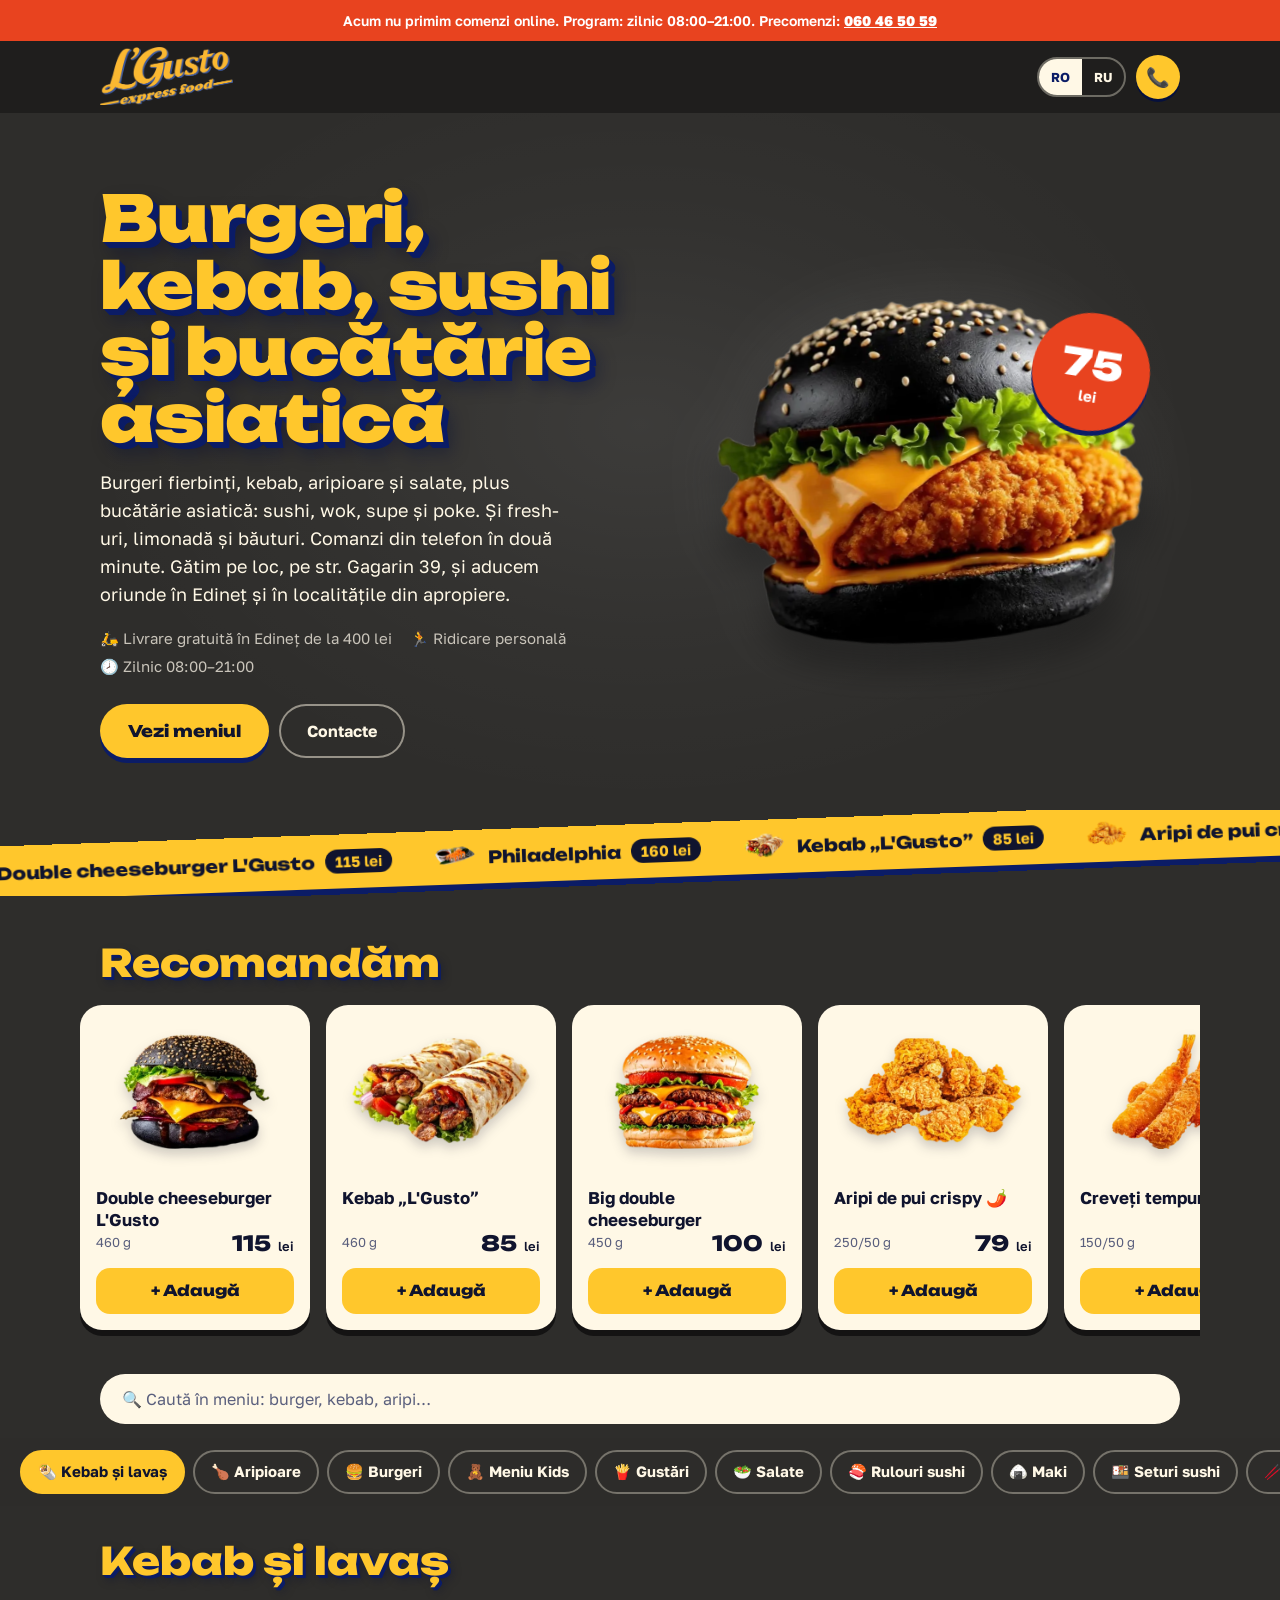
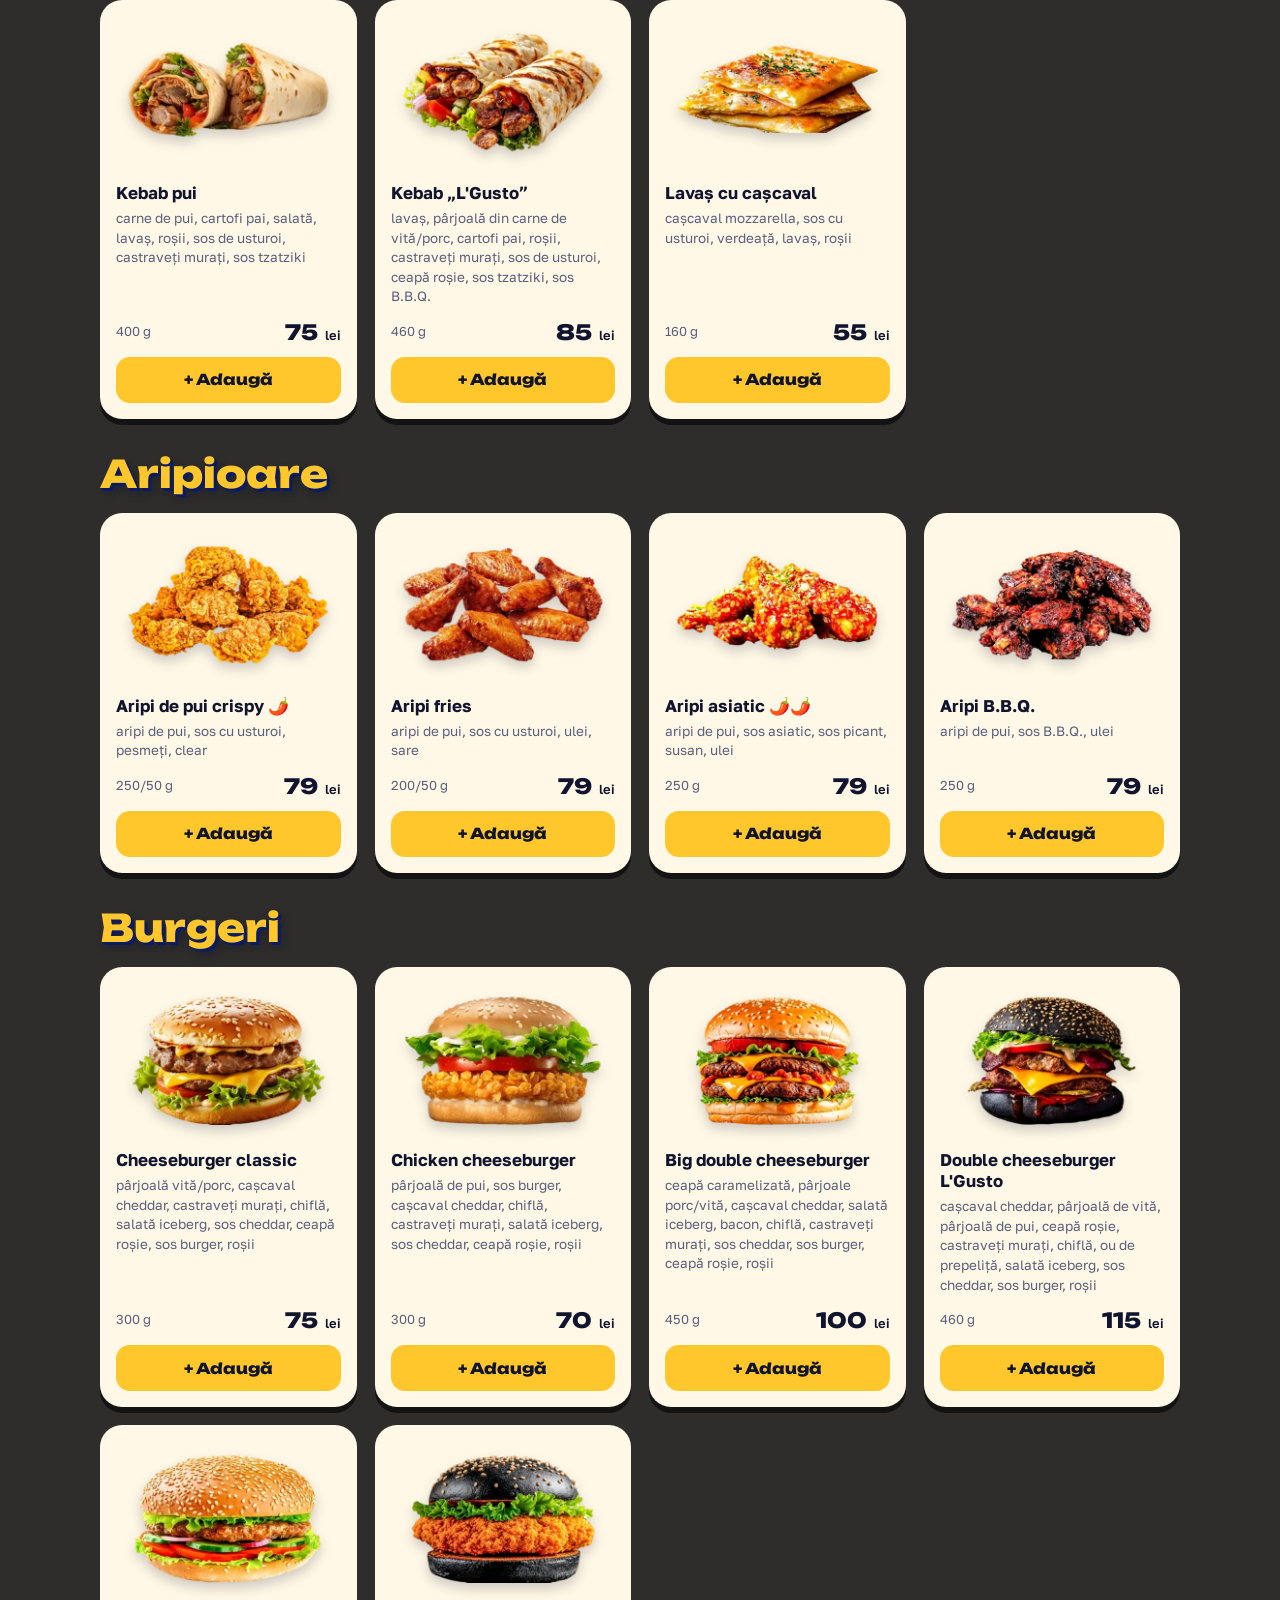
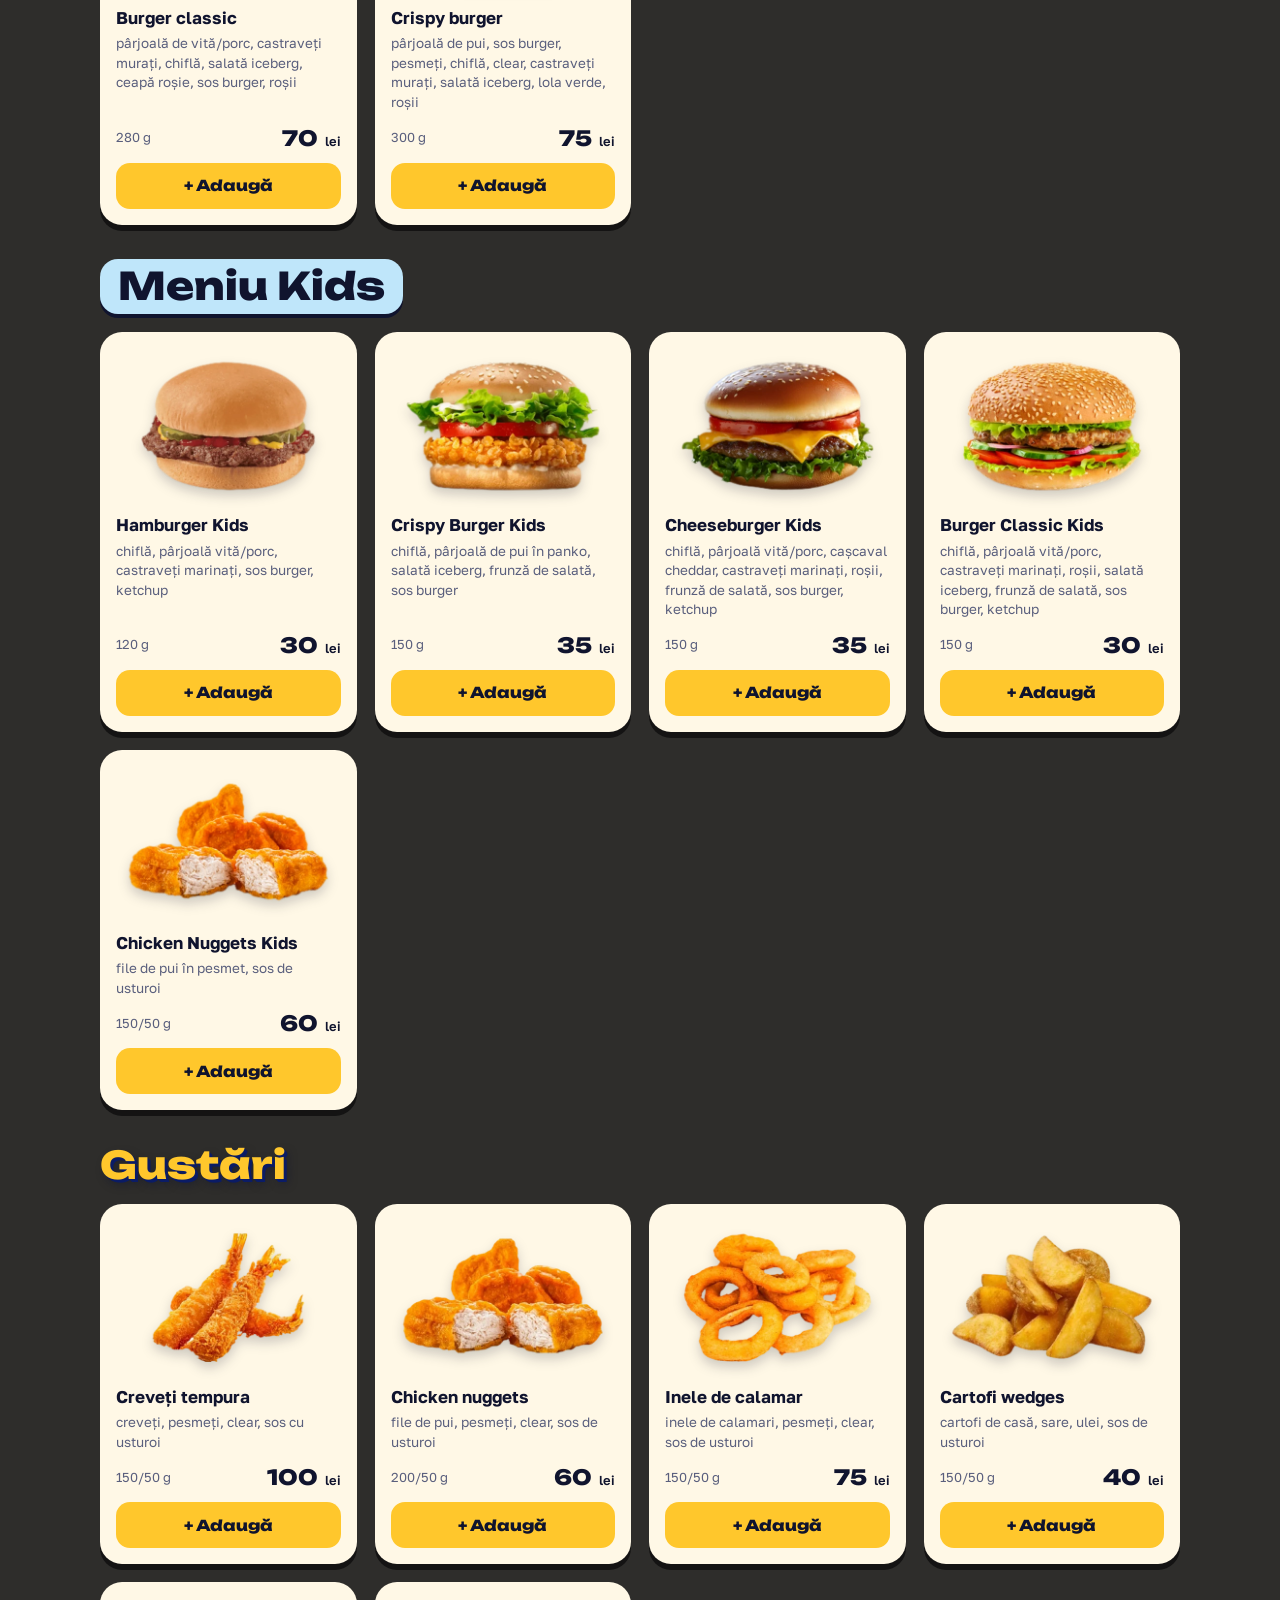
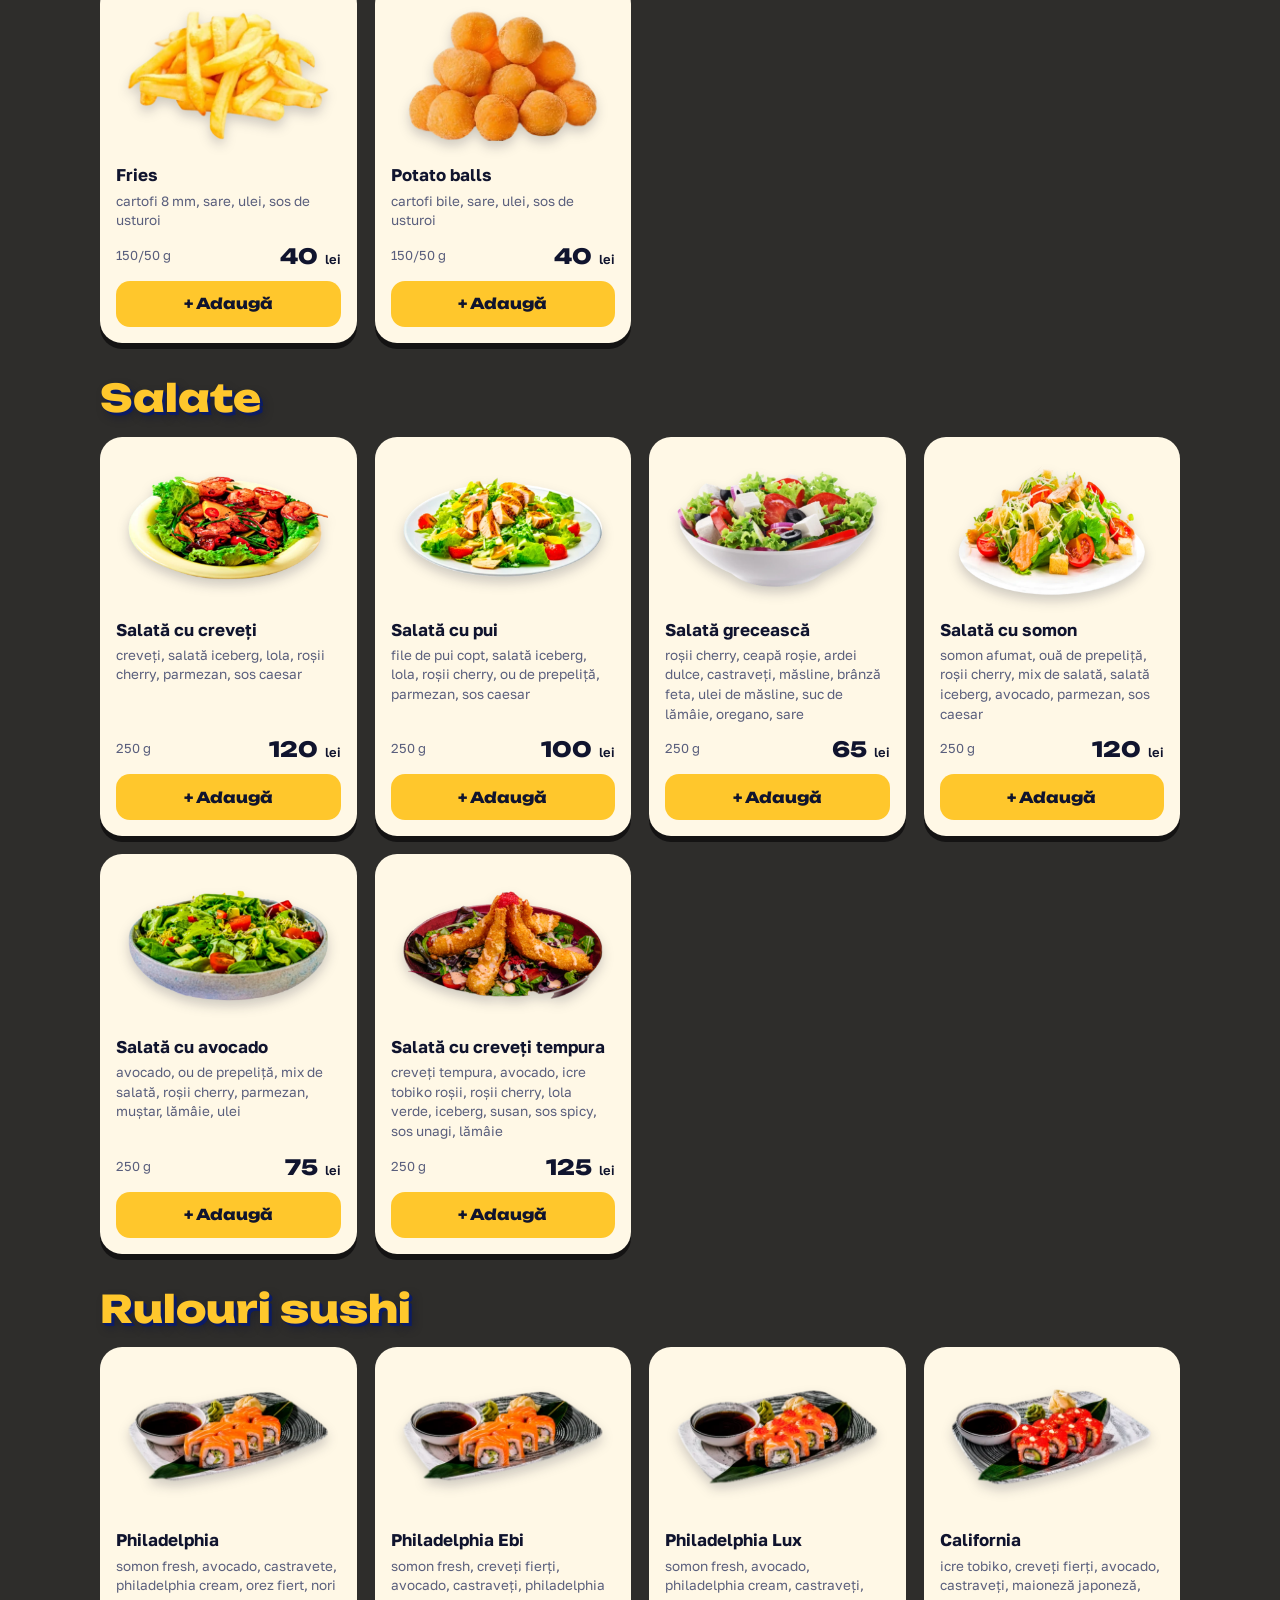
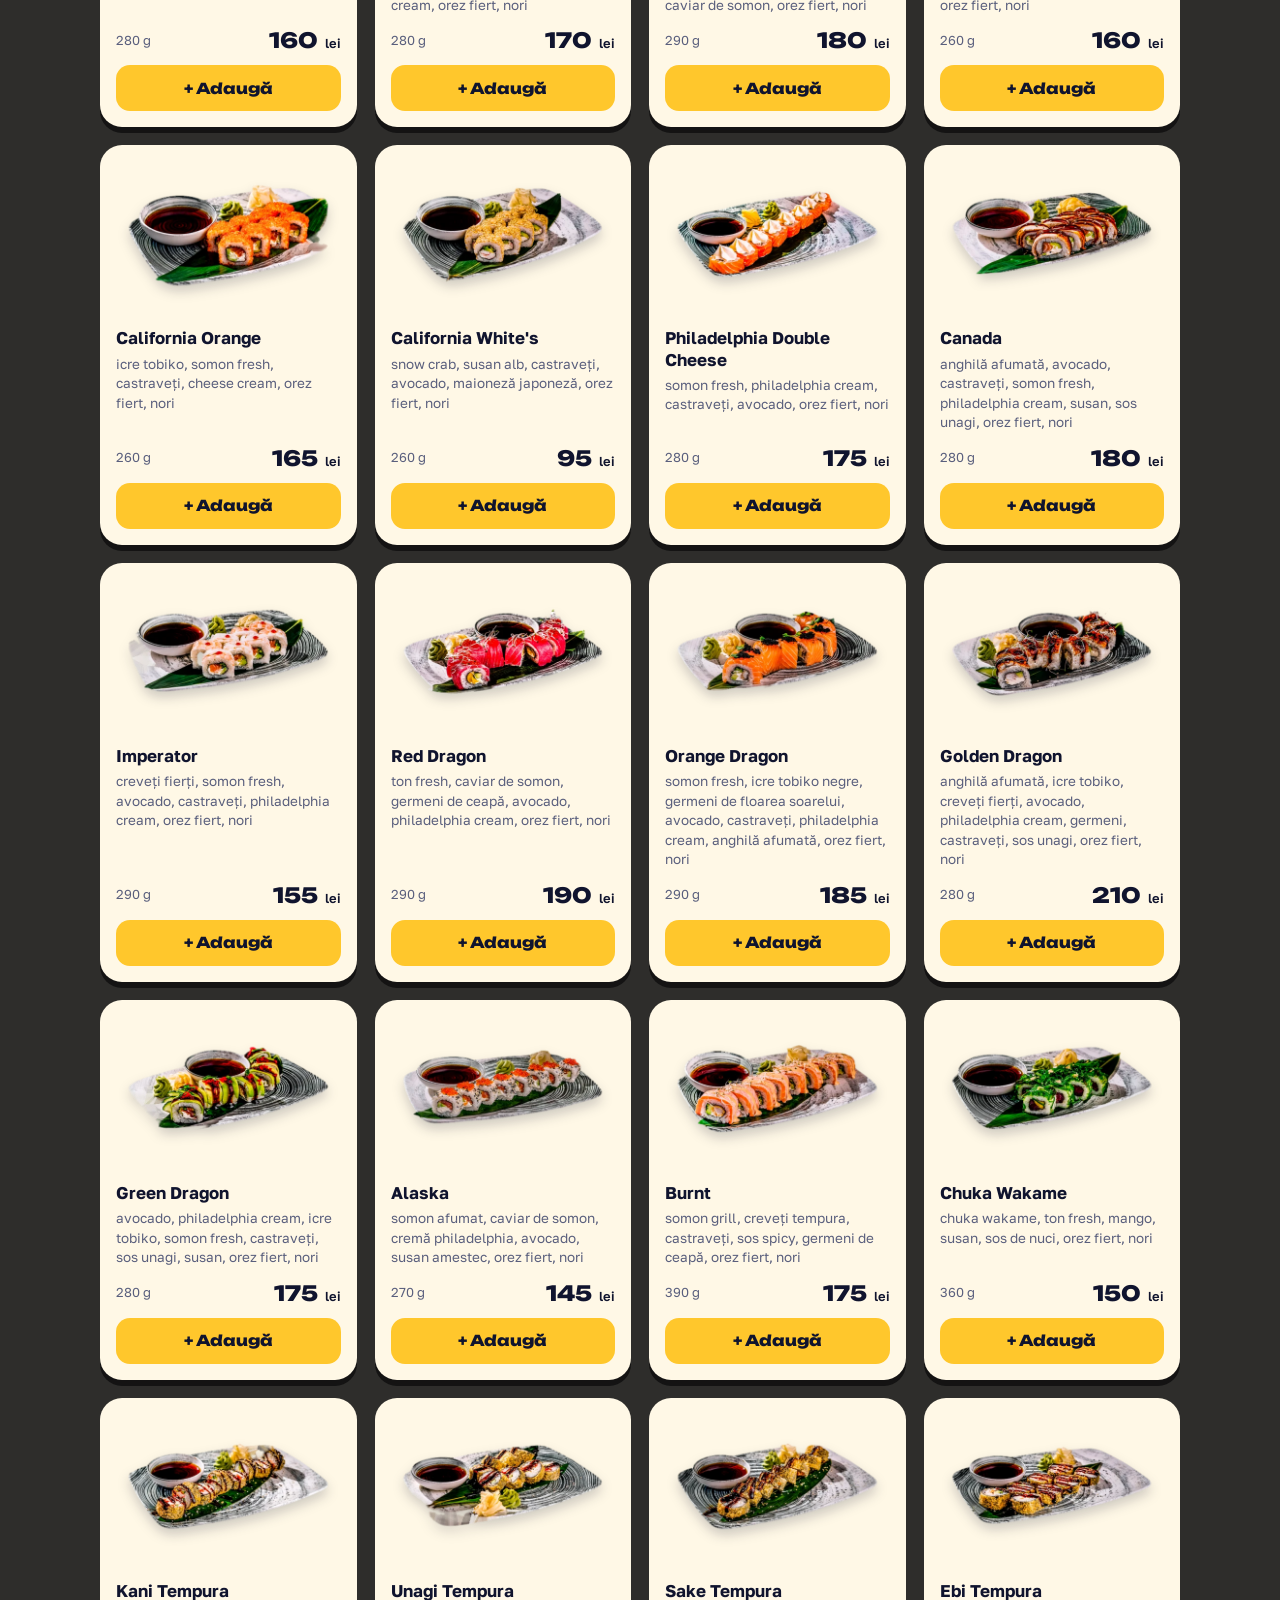
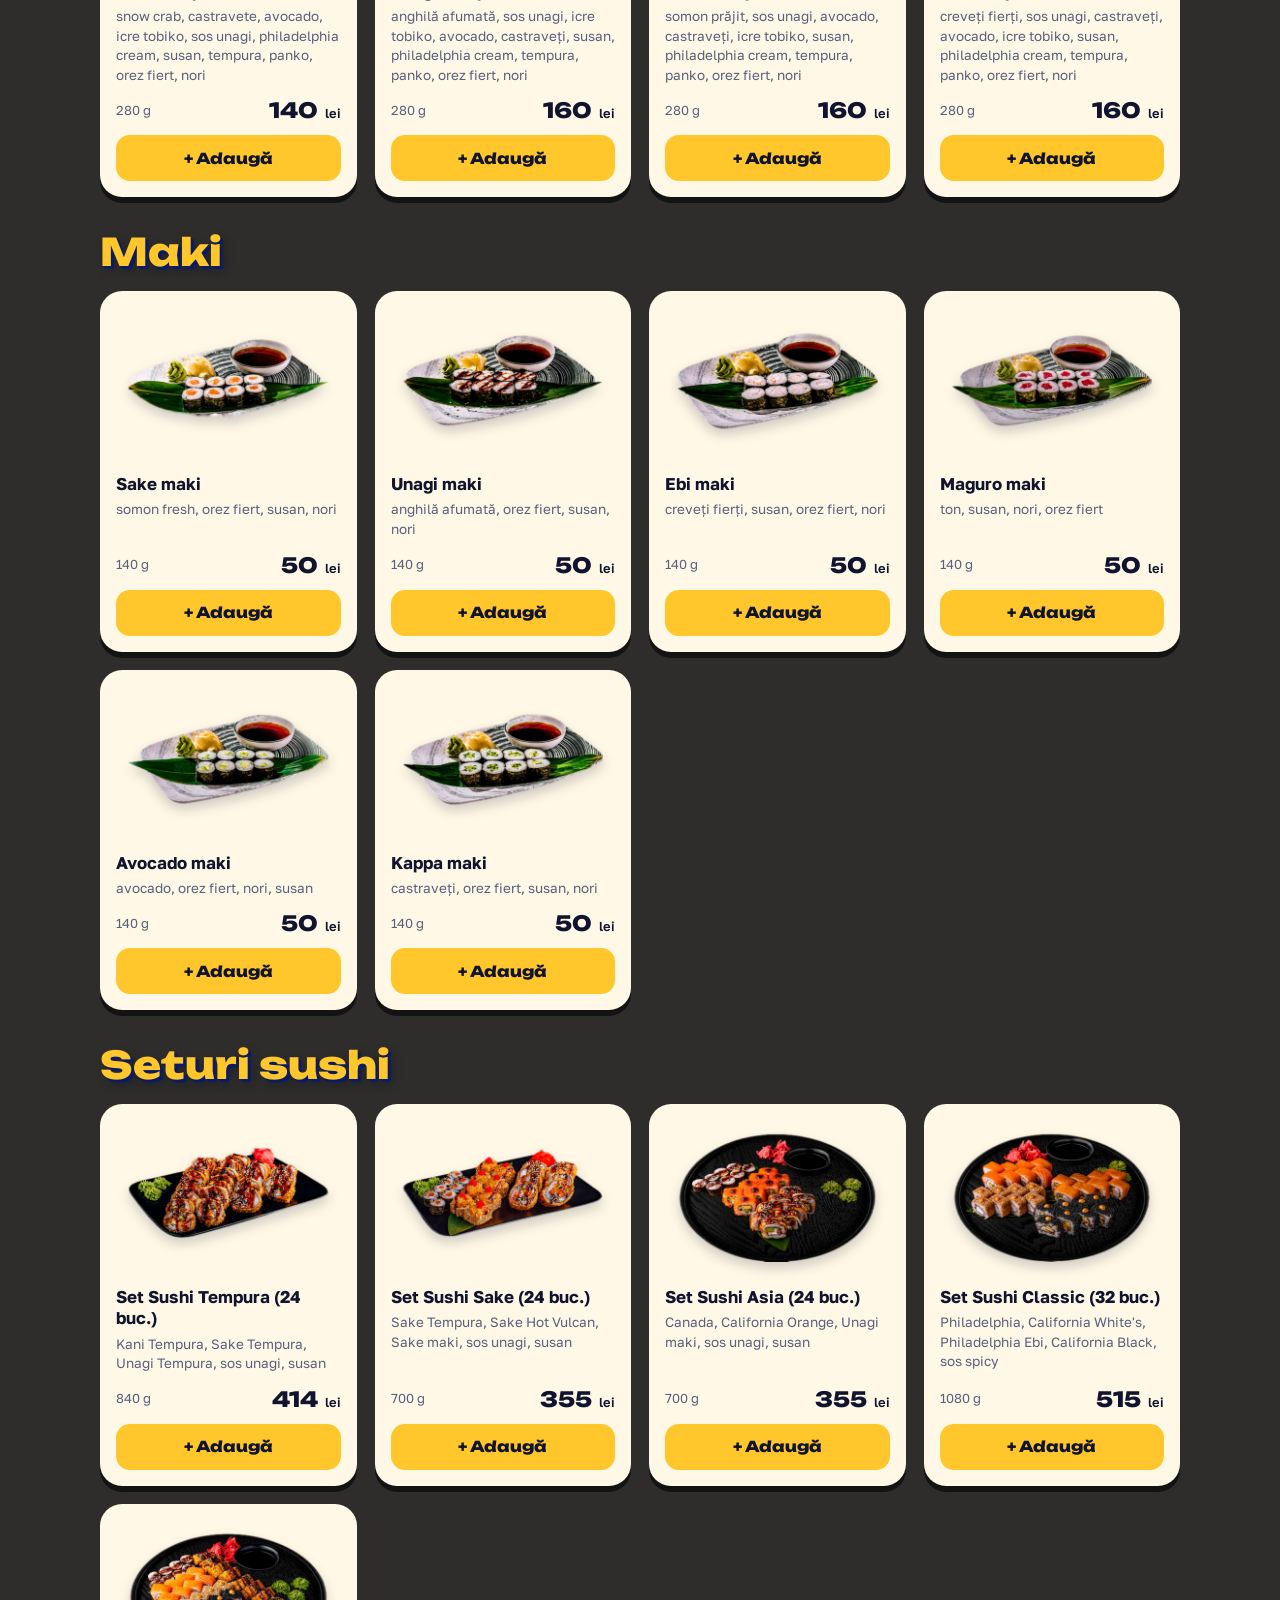
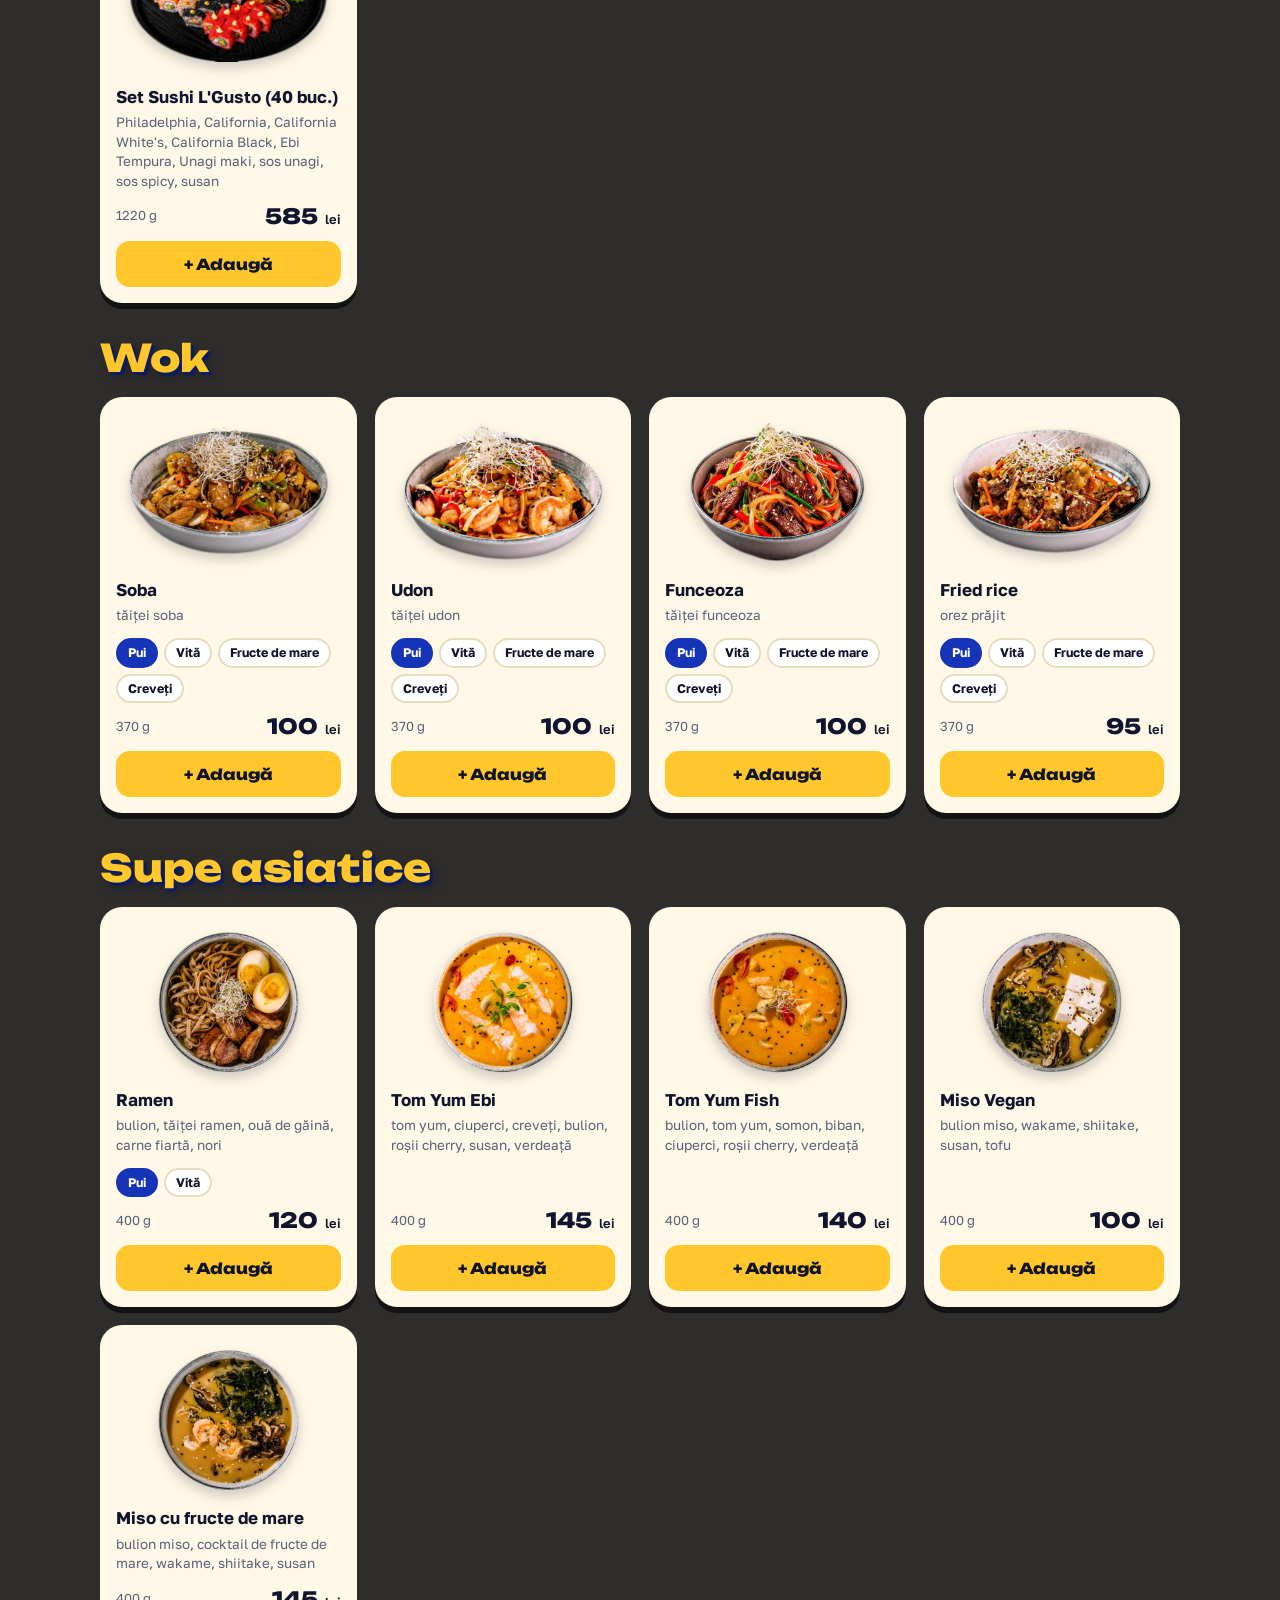
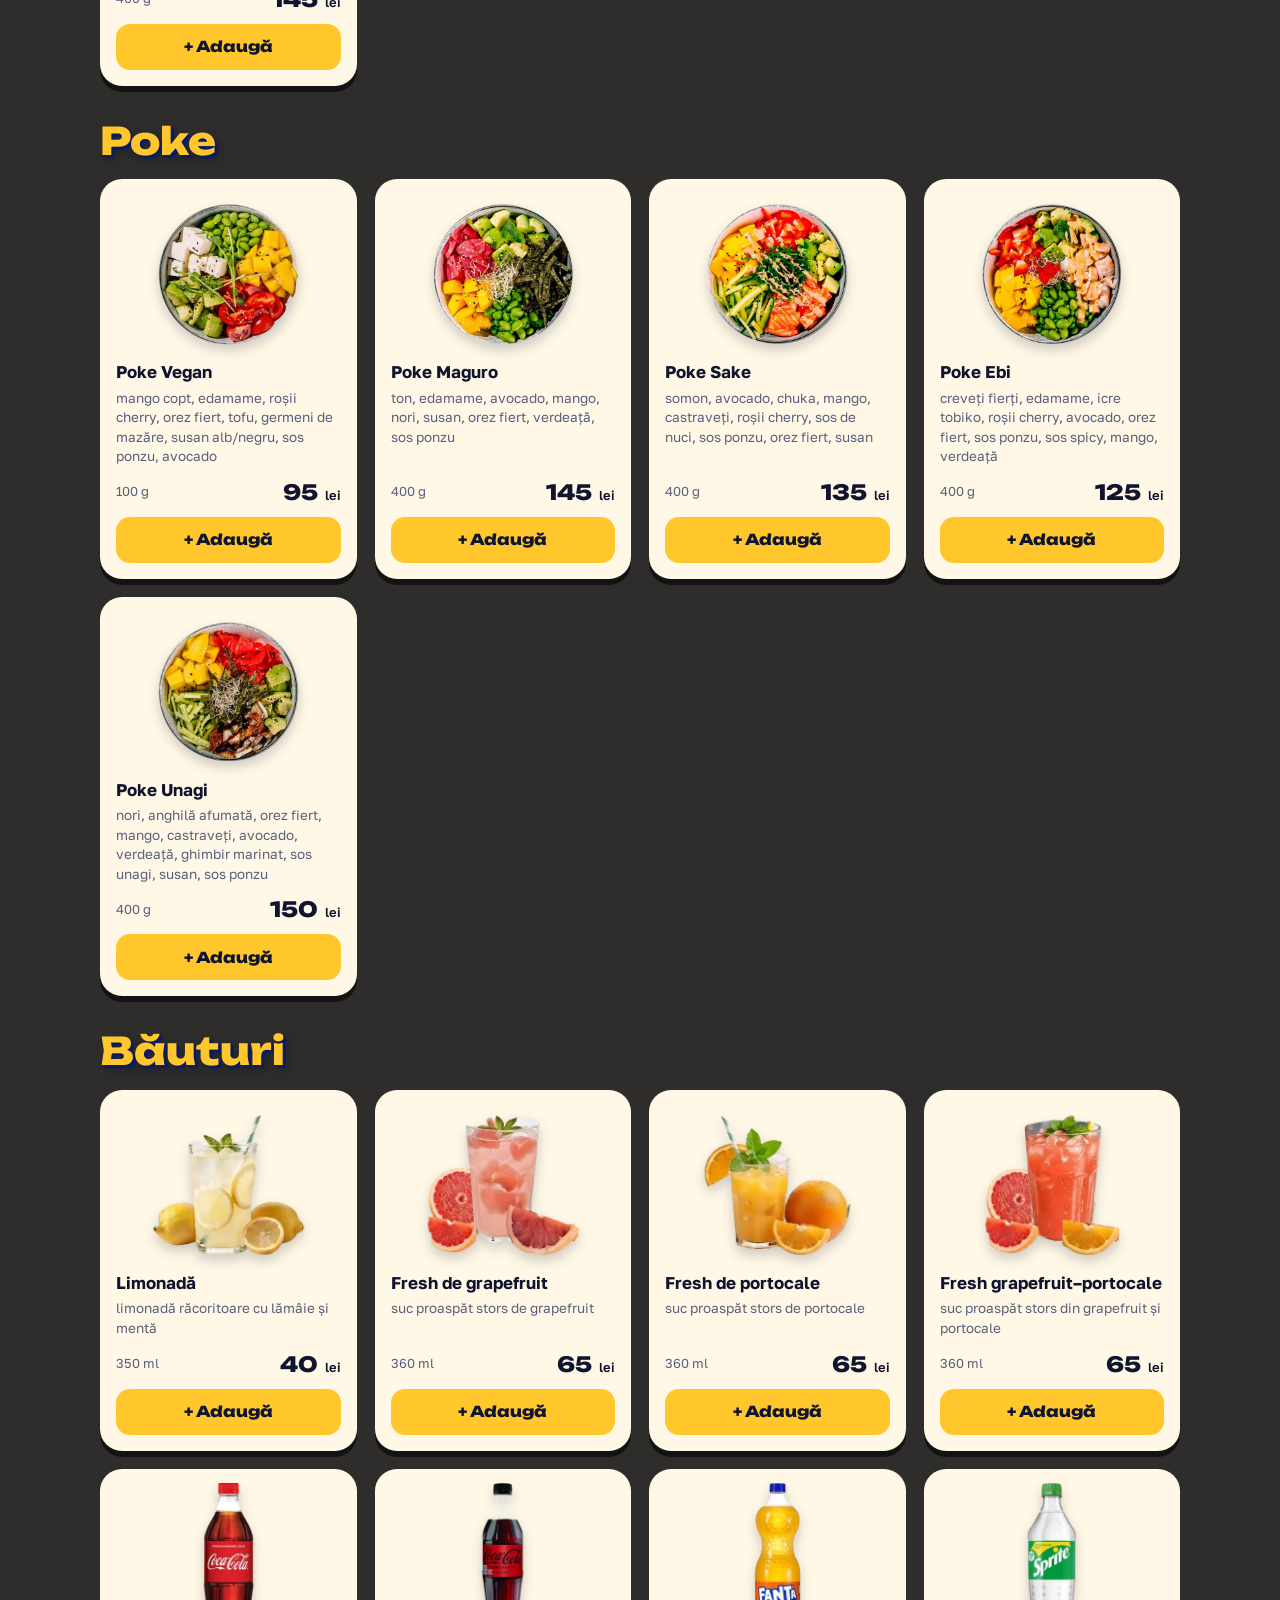
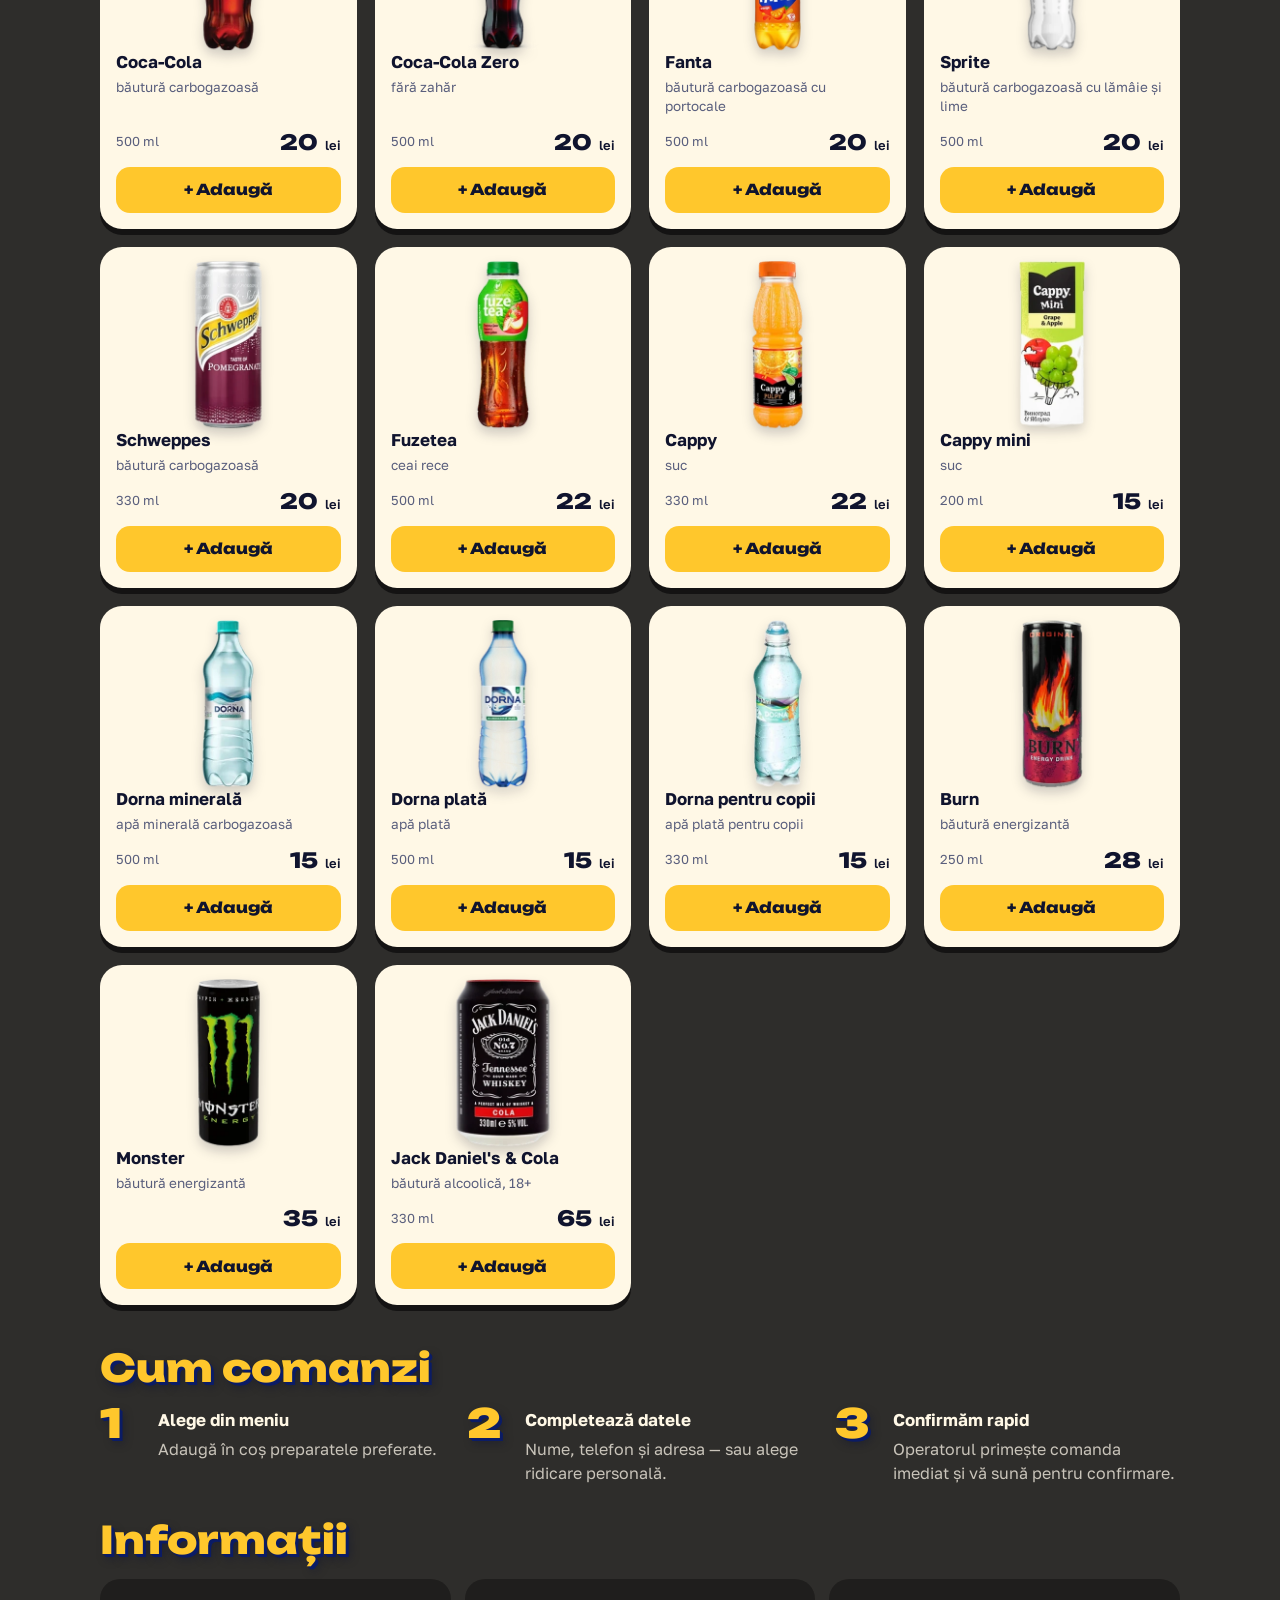
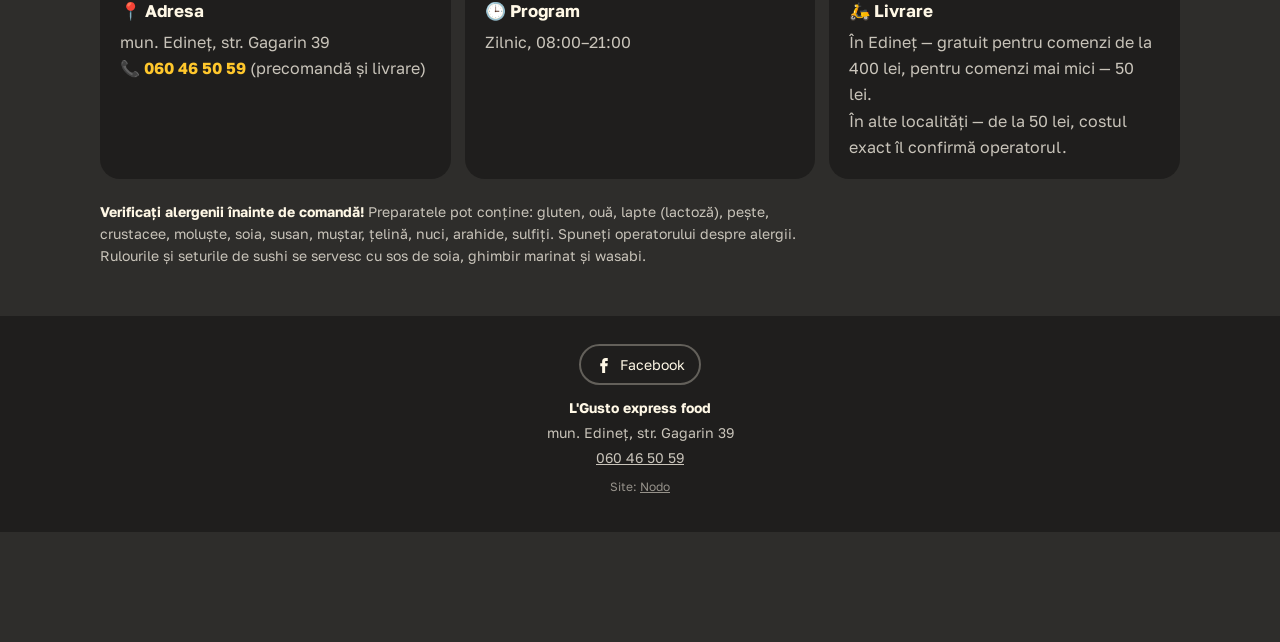
==== index.html @ 5dd3c2b5 "Hero: mention delivery to nearby localities Co-Authored-By: Claude Opus 5.5 <noreply@anthropic.com> " ====
<!DOCTYPE html>
<html lang="ro" data-base=""><head>
<meta charset="UTF-8">
<meta name="viewport" content="width=device-width, initial-scale=1, viewport-fit=cover">
<meta name="theme-color" content="#1F1E1D">
<title>L'Gusto Edineț — burgeri, kebab, sushi, wok, livrare</title>
<meta name="description" content="Burgeri, kebab, sushi și bucătărie asiatică în Edineț. Comandă online: livrare în Edineț (gratuită de la 400 lei) și în localitățile din apropiere, zilnic 08:00–21:00. Ridicare personală. Tel. 060 46 50 59.">
<meta name="robots" content="index, follow, max-image-preview:large">
<link rel="canonical" href="https://elgusto.onrender.com/">
<link rel="alternate" hreflang="ro" href="https://elgusto.onrender.com/">
<link rel="alternate" hreflang="ru" href="https://elgusto.onrender.com/ru/">
<link rel="alternate" hreflang="x-default" href="https://elgusto.onrender.com/">
<meta property="og:type" content="website">
<meta property="og:site_name" content="L'Gusto express food">
<meta property="og:title" content="L'Gusto Edineț — burgeri, kebab, sushi, wok, livrare">
<meta property="og:description" content="Burgeri, kebab, sushi și bucătărie asiatică în Edineț. Comandă online: livrare în Edineț (gratuită de la 400 lei) și în localitățile din apropiere, zilnic 08:00–21:00. Ridicare personală. Tel. 060 46 50 59.">
<meta property="og:url" content="https://elgusto.onrender.com/">
<meta property="og:image" content="https://elgusto.onrender.com/img/og.jpg?v=2">
<meta property="og:image:width" content="1200"><meta property="og:image:height" content="630">
<meta property="og:image:alt" content="L'Gusto express food">
<meta property="og:locale" content="ro_MD"><meta property="og:locale:alternate" content="ru_MD">
<meta name="twitter:card" content="summary_large_image">
<meta name="twitter:title" content="L'Gusto Edineț — burgeri, kebab, sushi, wok, livrare">
<meta name="twitter:description" content="Burgeri, kebab, sushi și bucătărie asiatică în Edineț. Comandă online: livrare în Edineț (gratuită de la 400 lei) și în localitățile din apropiere, zilnic 08:00–21:00. Ridicare personală. Tel. 060 46 50 59.">
<meta name="twitter:image" content="https://elgusto.onrender.com/img/og.jpg?v=2">
<link rel="manifest" href="manifest.json">
<link rel="icon" href="icons/icon-192.png">
<link rel="apple-touch-icon" href="icons/apple-touch-icon.png">
<link rel="preload" href="img/logo-new.webp" as="image" type="image/webp">
<link rel="preconnect" href="https://fonts.googleapis.com"><link rel="preconnect" href="https://fonts.gstatic.com" crossorigin="">
<link rel="preload" as="style" href="https://fonts.googleapis.com/css2?family=Golos+Text:wght@400;500;600;700&amp;family=Unbounded:wght@700;800;900&amp;display=swap">
<link href="https://fonts.googleapis.com/css2?family=Golos+Text:wght@400;500;600;700&amp;family=Unbounded:wght@700;800;900&amp;display=swap" rel="stylesheet">
<link rel="stylesheet" href="css/site.css?v=0d92d3bb">
<script type="application/ld+json">{"@context": "https://schema.org", "@type": ["Restaurant", "FastFoodRestaurant"], "@id": "https://elgusto.onrender.com/#restaurant", "name": "L'Gusto", "alternateName": "L'Gusto express food", "url": "https://elgusto.onrender.com/", "inLanguage": "ro", "image": "https://elgusto.onrender.com/img/og.jpg?v=2", "logo": "https://elgusto.onrender.com/icons/icon-512.png", "telephone": "+37360465059", "sameAs": ["https://www.facebook.com/share/1Vk7RXLr7c/"], "priceRange": "15–585 MDL", "currenciesAccepted": "MDL", "servesCuisine": ["Burgers", "Kebab", "Sushi", "Asian", "Fast food"], "acceptsReservations": false, "address": {"@type": "PostalAddress", "streetAddress": "str. Gagarin 39", "addressLocality": "Edineț", "addressRegion": "Edineț", "addressCountry": "MD"}, "areaServed": {"@type": "City", "name": "Edineț"}, "openingHoursSpecification": [{"@type": "OpeningHoursSpecification", "dayOfWeek": ["Monday", "Tuesday", "Wednesday", "Thursday", "Friday", "Saturday", "Sunday"], "opens": "08:00", "closes": "21:00"}], "hasMenu": {"@type": "Menu", "name": "Meniu L'Gusto", "inLanguage": "ro", "hasMenuSection": [{"@type": "MenuSection", "name": "Kebab și lavaș", "hasMenuItem": [{"@type": "MenuItem", "name": "Kebab pui", "offers": {"@type": "Offer", "price": 75, "priceCurrency": "MDL"}, "description": "carne de pui, cartofi pai, salată, lavaș, roșii, sos de usturoi, castraveți murați, sos tzatziki", "image": "https://elgusto.onrender.com/img/kebab-pui.webp?v=3"}, {"@type": "MenuItem", "name": "Kebab „L'Gusto”", "offers": {"@type": "Offer", "price": 85, "priceCurrency": "MDL"}, "description": "lavaș, pârjoală din carne de vită/porc, cartofi pai, roșii, castraveți murați, sos de usturoi, ceapă roșie, sos tzatziki, sos B.B.Q.", "image": "https://elgusto.onrender.com/img/kebab-lgusto.webp?v=3"}, {"@type": "MenuItem", "name": "Lavaș cu cașcaval", "offers": {"@type": "Offer", "price": 55, "priceCurrency": "MDL"}, "description": "cașcaval mozzarella, sos cu usturoi, verdeață, lavaș, roșii", "image": "https://elgusto.onrender.com/img/lavas-cascaval.webp?v=3"}]}, {"@type": "MenuSection", "name": "Aripioare", "hasMenuItem": [{"@type": "MenuItem", "name": "Aripi de pui crispy 🌶️", "offers": {"@type": "Offer", "price": 79, "priceCurrency": "MDL"}, "description": "aripi de pui, sos cu usturoi, pesmeți, clear", "image": "https://elgusto.onrender.com/img/aripi-crispy.webp?v=3"}, {"@type": "MenuItem", "name": "Aripi fries", "offers": {"@type": "Offer", "price": 79, "priceCurrency": "MDL"}, "description": "aripi de pui, sos cu usturoi, ulei, sare", "image": "https://elgusto.onrender.com/img/aripi-fries.webp?v=3"}, {"@type": "MenuItem", "name": "Aripi asiatic 🌶️🌶️", "offers": {"@type": "Offer", "price": 79, "priceCurrency": "MDL"}, "description": "aripi de pui, sos asiatic, sos picant, susan, ulei", "image": "https://elgusto.onrender.com/img/aripi-asiatic.webp?v=3"}, {"@type": "MenuItem", "name": "Aripi B.B.Q.", "offers": {"@type": "Offer", "price": 79, "priceCurrency": "MDL"}, "description": "aripi de pui, sos B.B.Q., ulei", "image": "https://elgusto.onrender.com/img/aripi-bbq.webp?v=3"}]}, {"@type": "MenuSection", "name": "Burgeri", "hasMenuItem": [{"@type": "MenuItem", "name": "Cheeseburger classic", "offers": {"@type": "Offer", "price": 75, "priceCurrency": "MDL"}, "description": "pârjoală vită/porc, cașcaval cheddar, castraveți murați, chiflă, salată iceberg, sos cheddar, ceapă roșie, sos burger, roșii", "image": "https://elgusto.onrender.com/img/cheeseburger-classic.webp?v=3"}, {"@type": "MenuItem", "name": "Chicken cheeseburger", "offers": {"@type": "Offer", "price": 70, "priceCurrency": "MDL"}, "description": "pârjoală de pui, sos burger, cașcaval cheddar, chiflă, castraveți murați, salată iceberg, sos cheddar, ceapă roșie, roșii", "image": "https://elgusto.onrender.com/img/chicken-cheeseburger.webp?v=3"}, {"@type": "MenuItem", "name": "Big double cheeseburger", "offers": {"@type": "Offer", "price": 100, "priceCurrency": "MDL"}, "description": "ceapă caramelizată, pârjoale porc/vită, cașcaval cheddar, salată iceberg, bacon, chiflă, castraveți murați, sos cheddar, sos burger, ceapă roșie, roșii", "image": "https://elgusto.onrender.com/img/big-double-cheeseburger.webp?v=3"}, {"@type": "MenuItem", "name": "Double cheeseburger L'Gusto", "offers": {"@type": "Offer", "price": 115, "priceCurrency": "MDL"}, "description": "cașcaval cheddar, pârjoală de vită, pârjoală de pui, ceapă roșie, castraveți murați, chiflă, ou de prepeliță, salată iceberg, sos cheddar, sos burger, roșii", "image": "https://elgusto.onrender.com/img/double-cheeseburger-lgusto.webp?v=3"}, {"@type": "MenuItem", "name": "Burger classic", "offers": {"@type": "Offer", "price": 70, "priceCurrency": "MDL"}, "description": "pârjoală de vită/porc, castraveți murați, chiflă, salată iceberg, ceapă roșie, sos burger, roșii", "image": "https://elgusto.onrender.com/img/burger-classic.webp?v=3"}, {"@type": "MenuItem", "name": "Crispy burger", "offers": {"@type": "Offer", "price": 75, "priceCurrency": "MDL"}, "description": "pârjoală de pui, sos burger, pesmeți, chiflă, clear, castraveți murați, salată iceberg, lola verde, roșii", "image": "https://elgusto.onrender.com/img/crispy-burger.webp?v=3"}]}, {"@type": "MenuSection", "name": "Meniu Kids", "hasMenuItem": [{"@type": "MenuItem", "name": "Hamburger Kids", "offers": {"@type": "Offer", "price": 30, "priceCurrency": "MDL"}, "description": "chiflă, pârjoală vită/porc, castraveți marinați, sos burger, ketchup", "image": "https://elgusto.onrender.com/img/kids-hamburger.webp?v=1"}, {"@type": "MenuItem", "name": "Crispy Burger Kids", "offers": {"@type": "Offer", "price": 35, "priceCurrency": "MDL"}, "description": "chiflă, pârjoală de pui în panko, salată iceberg, frunză de salată, sos burger", "image": "https://elgusto.onrender.com/img/kids-crispy.webp?v=1"}, {"@type": "MenuItem", "name": "Cheeseburger Kids", "offers": {"@type": "Offer", "price": 35, "priceCurrency": "MDL"}, "description": "chiflă, pârjoală vită/porc, cașcaval cheddar, castraveți marinați, roșii, frunză de salată, sos burger, ketchup", "image": "https://elgusto.onrender.com/img/kids-cheeseburger.webp?v=1"}, {"@type": "MenuItem", "name": "Burger Classic Kids", "offers": {"@type": "Offer", "price": 30, "priceCurrency": "MDL"}, "description": "chiflă, pârjoală vită/porc, castraveți marinați, roșii, salată iceberg, frunză de salată, sos burger, ketchup", "image": "https://elgusto.onrender.com/img/kids-burger-classic.webp?v=1"}, {"@type": "MenuItem", "name": "Chicken Nuggets Kids", "offers": {"@type": "Offer", "price": 60, "priceCurrency": "MDL"}, "description": "file de pui în pesmet, sos de usturoi", "image": "https://elgusto.onrender.com/img/kids-nuggets.webp?v=1"}]}, {"@type": "MenuSection", "name": "Gustări", "hasMenuItem": [{"@type": "MenuItem", "name": "Creveți tempura", "offers": {"@type": "Offer", "price": 100, "priceCurrency": "MDL"}, "description": "creveți, pesmeți, clear, sos cu usturoi", "image": "https://elgusto.onrender.com/img/creveti-tempura.webp?v=3"}, {"@type": "MenuItem", "name": "Chicken nuggets", "offers": {"@type": "Offer", "price": 60, "priceCurrency": "MDL"}, "description": "file de pui, pesmeți, clear, sos de usturoi", "image": "https://elgusto.onrender.com/img/chicken-nuggets.webp?v=3"}, {"@type": "MenuItem", "name": "Inele de calamar", "offers": {"@type": "Offer", "price": 75, "priceCurrency": "MDL"}, "description": "inele de calamari, pesmeți, clear, sos de usturoi", "image": "https://elgusto.onrender.com/img/inele-calamar.webp?v=3"}, {"@type": "MenuItem", "name": "Cartofi wedges", "offers": {"@type": "Offer", "price": 40, "priceCurrency": "MDL"}, "description": "cartofi de casă, sare, ulei, sos de usturoi", "image": "https://elgusto.onrender.com/img/cartofi-wedges.webp?v=3"}, {"@type": "MenuItem", "name": "Fries", "offers": {"@type": "Offer", "price": 40, "priceCurrency": "MDL"}, "description": "cartofi 8 mm, sare, ulei, sos de usturoi", "image": "https://elgusto.onrender.com/img/fries.webp?v=3"}, {"@type": "MenuItem", "name": "Potato balls", "offers": {"@type": "Offer", "price": 40, "priceCurrency": "MDL"}, "description": "cartofi bile, sare, ulei, sos de usturoi", "image": "https://elgusto.onrender.com/img/potato-balls.webp?v=3"}]}, {"@type": "MenuSection", "name": "Salate", "hasMenuItem": [{"@type": "MenuItem", "name": "Salată cu creveți", "offers": {"@type": "Offer", "price": 120, "priceCurrency": "MDL"}, "description": "creveți, salată iceberg, lola, roșii cherry, parmezan, sos caesar", "image": "https://elgusto.onrender.com/img/salata-creveti.webp?v=7"}, {"@type": "MenuItem", "name": "Salată cu pui", "offers": {"@type": "Offer", "price": 100, "priceCurrency": "MDL"}, "description": "file de pui copt, salată iceberg, lola, roșii cherry, ou de prepeliță, parmezan, sos caesar", "image": "https://elgusto.onrender.com/img/salata-pui.webp?v=7"}, {"@type": "MenuItem", "name": "Salată grecească", "offers": {"@type": "Offer", "price": 65, "priceCurrency": "MDL"}, "description": "roșii cherry, ceapă roșie, ardei dulce, castraveți, măsline, brânză feta, ulei de măsline, suc de lămâie, oregano, sare", "image": "https://elgusto.onrender.com/img/salata-greceasca.webp?v=7"}, {"@type": "MenuItem", "name": "Salată cu somon", "offers": {"@type": "Offer", "price": 120, "priceCurrency": "MDL"}, "description": "somon afumat, ouă de prepeliță, roșii cherry, mix de salată, salată iceberg, avocado, parmezan, sos caesar", "image": "https://elgusto.onrender.com/img/salata-somon.webp?v=7"}, {"@type": "MenuItem", "name": "Salată cu avocado", "offers": {"@type": "Offer", "price": 75, "priceCurrency": "MDL"}, "description": "avocado, ou de prepeliță, mix de salată, roșii cherry, parmezan, muștar, lămâie, ulei", "image": "https://elgusto.onrender.com/img/salata-avocado.webp?v=7"}, {"@type": "MenuItem", "name": "Salată cu creveți tempura", "offers": {"@type": "Offer", "price": 125, "priceCurrency": "MDL"}, "description": "creveți tempura, avocado, icre tobiko roșii, roșii cherry, lola verde, iceberg, susan, sos spicy, sos unagi, lămâie", "image": "https://elgusto.onrender.com/img/salata-creveti-tempura.webp?v=7"}]}, {"@type": "MenuSection", "name": "Rulouri sushi", "hasMenuItem": [{"@type": "MenuItem", "name": "Philadelphia", "offers": {"@type": "Offer", "price": 160, "priceCurrency": "MDL"}, "description": "somon fresh, avocado, castravete, philadelphia cream, orez fiert, nori", "image": "https://elgusto.onrender.com/img/sushi-philadelphia.webp?v=3"}, {"@type": "MenuItem", "name": "Philadelphia Ebi", "offers": {"@type": "Offer", "price": 170, "priceCurrency": "MDL"}, "description": "somon fresh, creveți fierți, avocado, castraveți, philadelphia cream, orez fiert, nori", "image": "https://elgusto.onrender.com/img/sushi-philadelphia-ebi.webp?v=3"}, {"@type": "MenuItem", "name": "Philadelphia Lux", "offers": {"@type": "Offer", "price": 180, "priceCurrency": "MDL"}, "description": "somon fresh, avocado, philadelphia cream, castraveți, caviar de somon, orez fiert, nori", "image": "https://elgusto.onrender.com/img/sushi-philadelphia-lux.webp?v=3"}, {"@type": "MenuItem", "name": "California", "offers": {"@type": "Offer", "price": 160, "priceCurrency": "MDL"}, "description": "icre tobiko, creveți fierți, avocado, castraveți, maioneză japoneză, orez fiert, nori", "image": "https://elgusto.onrender.com/img/sushi-california.webp?v=3"}, {"@type": "MenuItem", "name": "California Orange", "offers": {"@type": "Offer", "price": 165, "priceCurrency": "MDL"}, "description": "icre tobiko, somon fresh, castraveți, cheese cream, orez fiert, nori", "image": "https://elgusto.onrender.com/img/sushi-california-orange.webp?v=3"}, {"@type": "MenuItem", "name": "California White's", "offers": {"@type": "Offer", "price": 95, "priceCurrency": "MDL"}, "description": "snow crab, susan alb, castraveți, avocado, maioneză japoneză, orez fiert, nori", "image": "https://elgusto.onrender.com/img/sushi-california-whites.webp?v=3"}, {"@type": "MenuItem", "name": "Philadelphia Double Cheese", "offers": {"@type": "Offer", "price": 175, "priceCurrency": "MDL"}, "description": "somon fresh, philadelphia cream, castraveți, avocado, orez fiert, nori", "image": "https://elgusto.onrender.com/img/sushi-philadelphia-double-cheese.webp?v=3"}, {"@type": "MenuItem", "name": "Canada", "offers": {"@type": "Offer", "price": 180, "priceCurrency": "MDL"}, "description": "anghilă afumată, avocado, castraveți, somon fresh, philadelphia cream, susan, sos unagi, orez fiert, nori", "image": "https://elgusto.onrender.com/img/sushi-canada.webp?v=3"}, {"@type": "MenuItem", "name": "Imperator", "offers": {"@type": "Offer", "price": 155, "priceCurrency": "MDL"}, "description": "creveți fierți, somon fresh, avocado, castraveți, philadelphia cream, orez fiert, nori", "image": "https://elgusto.onrender.com/img/sushi-imperator.webp?v=3"}, {"@type": "MenuItem", "name": "Red Dragon", "offers": {"@type": "Offer", "price": 190, "priceCurrency": "MDL"}, "description": "ton fresh, caviar de somon, germeni de ceapă, avocado, philadelphia cream, orez fiert, nori", "image": "https://elgusto.onrender.com/img/sushi-red-dragon.webp?v=3"}, {"@type": "MenuItem", "name": "Orange Dragon", "offers": {"@type": "Offer", "price": 185, "priceCurrency": "MDL"}, "description": "somon fresh, icre tobiko negre, germeni de floarea soarelui, avocado, castraveți, philadelphia cream, anghilă afumată, orez fiert, nori", "image": "https://elgusto.onrender.com/img/sushi-orange-dragon.webp?v=3"}, {"@type": "MenuItem", "name": "Golden Dragon", "offers": {"@type": "Offer", "price": 210, "priceCurrency": "MDL"}, "description": "anghilă afumată, icre tobiko, creveți fierți, avocado, philadelphia cream, germeni, castraveți, sos unagi, orez fiert, nori", "image": "https://elgusto.onrender.com/img/sushi-golden-dragon.webp?v=3"}, {"@type": "MenuItem", "name": "Green Dragon", "offers": {"@type": "Offer", "price": 175, "priceCurrency": "MDL"}, "description": "avocado, philadelphia cream, icre tobiko, somon fresh, castraveți, sos unagi, susan, orez fiert, nori", "image": "https://elgusto.onrender.com/img/sushi-green-dragon.webp?v=3"}, {"@type": "MenuItem", "name": "Alaska", "offers": {"@type": "Offer", "price": 145, "priceCurrency": "MDL"}, "description": "somon afumat, caviar de somon, cremă philadelphia, avocado, susan amestec, orez fiert, nori", "image": "https://elgusto.onrender.com/img/sushi-alaska.webp?v=3"}, {"@type": "MenuItem", "name": "Burnt", "offers": {"@type": "Offer", "price": 175, "priceCurrency": "MDL"}, "description": "somon grill, creveți tempura, castraveți, sos spicy, germeni de ceapă, orez fiert, nori", "image": "https://elgusto.onrender.com/img/sushi-burnt.webp?v=3"}, {"@type": "MenuItem", "name": "Chuka Wakame", "offers": {"@type": "Offer", "price": 150, "priceCurrency": "MDL"}, "description": "chuka wakame, ton fresh, mango, susan, sos de nuci, orez fiert, nori", "image": "https://elgusto.onrender.com/img/sushi-chuka-wakame.webp?v=3"}, {"@type": "MenuItem", "name": "Kani Tempura", "offers": {"@type": "Offer", "price": 140, "priceCurrency": "MDL"}, "description": "snow crab, castravete, avocado, icre tobiko, sos unagi, philadelphia cream, susan, tempura, panko, orez fiert, nori", "image": "https://elgusto.onrender.com/img/sushi-kani-tempura.webp?v=3"}, {"@type": "MenuItem", "name": "Unagi Tempura", "offers": {"@type": "Offer", "price": 160, "priceCurrency": "MDL"}, "description": "anghilă afumată, sos unagi, icre tobiko, avocado, castraveți, susan, philadelphia cream, tempura, panko, orez fiert, nori", "image": "https://elgusto.onrender.com/img/sushi-unagi-tempura.webp?v=3"}, {"@type": "MenuItem", "name": "Sake Tempura", "offers": {"@type": "Offer", "price": 160, "priceCurrency": "MDL"}, "description": "somon prăjit, sos unagi, avocado, castraveți, icre tobiko, susan, philadelphia cream, tempura, panko, orez fiert, nori", "image": "https://elgusto.onrender.com/img/sushi-sake-tempura.webp?v=3"}, {"@type": "MenuItem", "name": "Ebi Tempura", "offers": {"@type": "Offer", "price": 160, "priceCurrency": "MDL"}, "description": "creveți fierți, sos unagi, castraveți, avocado, icre tobiko, susan, philadelphia cream, tempura, panko, orez fiert, nori", "image": "https://elgusto.onrender.com/img/sushi-ebi-tempura.webp?v=3"}]}, {"@type": "MenuSection", "name": "Maki", "hasMenuItem": [{"@type": "MenuItem", "name": "Sake maki", "offers": {"@type": "Offer", "price": 50, "priceCurrency": "MDL"}, "description": "somon fresh, orez fiert, susan, nori", "image": "https://elgusto.onrender.com/img/sushi-sake-maki.webp?v=3"}, {"@type": "MenuItem", "name": "Unagi maki", "offers": {"@type": "Offer", "price": 50, "priceCurrency": "MDL"}, "description": "anghilă afumată, orez fiert, susan, nori", "image": "https://elgusto.onrender.com/img/sushi-unagi-maki.webp?v=3"}, {"@type": "MenuItem", "name": "Ebi maki", "offers": {"@type": "Offer", "price": 50, "priceCurrency": "MDL"}, "description": "creveți fierți, susan, orez fiert, nori", "image": "https://elgusto.onrender.com/img/sushi-ebi-maki.webp?v=3"}, {"@type": "MenuItem", "name": "Maguro maki", "offers": {"@type": "Offer", "price": 50, "priceCurrency": "MDL"}, "description": "ton, susan, nori, orez fiert", "image": "https://elgusto.onrender.com/img/sushi-maguro-maki.webp?v=3"}, {"@type": "MenuItem", "name": "Avocado maki", "offers": {"@type": "Offer", "price": 50, "priceCurrency": "MDL"}, "description": "avocado, orez fiert, nori, susan", "image": "https://elgusto.onrender.com/img/sushi-avocado-maki.webp?v=3"}, {"@type": "MenuItem", "name": "Kappa maki", "offers": {"@type": "Offer", "price": 50, "priceCurrency": "MDL"}, "description": "castraveți, orez fiert, susan, nori", "image": "https://elgusto.onrender.com/img/sushi-kappa-maki.webp?v=3"}]}, {"@type": "MenuSection", "name": "Seturi sushi", "hasMenuItem": [{"@type": "MenuItem", "name": "Set Sushi Tempura (24 buc.)", "offers": {"@type": "Offer", "price": 414, "priceCurrency": "MDL"}, "description": "Kani Tempura, Sake Tempura, Unagi Tempura, sos unagi, susan", "image": "https://elgusto.onrender.com/img/sushi-set-tempura.webp?v=3"}, {"@type": "MenuItem", "name": "Set Sushi Sake (24 buc.)", "offers": {"@type": "Offer", "price": 355, "priceCurrency": "MDL"}, "description": "Sake Tempura, Sake Hot Vulcan, Sake maki, sos unagi, susan", "image": "https://elgusto.onrender.com/img/sushi-set-sake.webp?v=3"}, {"@type": "MenuItem", "name": "Set Sushi Asia (24 buc.)", "offers": {"@type": "Offer", "price": 355, "priceCurrency": "MDL"}, "description": "Canada, California Orange, Unagi maki, sos unagi, susan", "image": "https://elgusto.onrender.com/img/sushi-set-asia.webp?v=3"}, {"@type": "MenuItem", "name": "Set Sushi Classic (32 buc.)", "offers": {"@type": "Offer", "price": 515, "priceCurrency": "MDL"}, "description": "Philadelphia, California White's, Philadelphia Ebi, California Black, sos spicy", "image": "https://elgusto.onrender.com/img/sushi-set-classic.webp?v=3"}, {"@type": "MenuItem", "name": "Set Sushi L'Gusto (40 buc.)", "offers": {"@type": "Offer", "price": 585, "priceCurrency": "MDL"}, "description": "Philadelphia, California, California White's, California Black, Ebi Tempura, Unagi maki, sos unagi, sos spicy, susan", "image": "https://elgusto.onrender.com/img/sushi-set-lgusto.webp?v=3"}]}, {"@type": "MenuSection", "name": "Wok", "hasMenuItem": [{"@type": "MenuItem", "name": "Soba cu pui", "offers": {"@type": "Offer", "price": 100, "priceCurrency": "MDL"}, "description": "tăiței soba", "image": "https://elgusto.onrender.com/img/soba.webp?v=4"}, {"@type": "MenuItem", "name": "Soba cu vită", "offers": {"@type": "Offer", "price": 130, "priceCurrency": "MDL"}, "description": "tăiței soba", "image": "https://elgusto.onrender.com/img/soba.webp?v=4"}, {"@type": "MenuItem", "name": "Soba cu fructe de mare", "offers": {"@type": "Offer", "price": 140, "priceCurrency": "MDL"}, "description": "tăiței soba", "image": "https://elgusto.onrender.com/img/soba.webp?v=4"}, {"@type": "MenuItem", "name": "Soba cu creveți", "offers": {"@type": "Offer", "price": 120, "priceCurrency": "MDL"}, "description": "tăiței soba", "image": "https://elgusto.onrender.com/img/soba.webp?v=4"}, {"@type": "MenuItem", "name": "Udon cu pui", "offers": {"@type": "Offer", "price": 100, "priceCurrency": "MDL"}, "description": "tăiței udon", "image": "https://elgusto.onrender.com/img/udon.webp?v=4"}, {"@type": "MenuItem", "name": "Udon cu vită", "offers": {"@type": "Offer", "price": 130, "priceCurrency": "MDL"}, "description": "tăiței udon", "image": "https://elgusto.onrender.com/img/udon.webp?v=4"}, {"@type": "MenuItem", "name": "Udon cu fructe de mare", "offers": {"@type": "Offer", "price": 140, "priceCurrency": "MDL"}, "description": "tăiței udon", "image": "https://elgusto.onrender.com/img/udon.webp?v=4"}, {"@type": "MenuItem", "name": "Udon cu creveți", "offers": {"@type": "Offer", "price": 120, "priceCurrency": "MDL"}, "description": "tăiței udon", "image": "https://elgusto.onrender.com/img/udon.webp?v=4"}, {"@type": "MenuItem", "name": "Funceoza cu pui", "offers": {"@type": "Offer", "price": 100, "priceCurrency": "MDL"}, "description": "tăiței funceoza", "image": "https://elgusto.onrender.com/img/funceoza.webp?v=4"}, {"@type": "MenuItem", "name": "Funceoza cu vită", "offers": {"@type": "Offer", "price": 130, "priceCurrency": "MDL"}, "description": "tăiței funceoza", "image": "https://elgusto.onrender.com/img/funceoza.webp?v=4"}, {"@type": "MenuItem", "name": "Funceoza cu fructe de mare", "offers": {"@type": "Offer", "price": 140, "priceCurrency": "MDL"}, "description": "tăiței funceoza", "image": "https://elgusto.onrender.com/img/funceoza.webp?v=4"}, {"@type": "MenuItem", "name": "Funceoza cu creveți", "offers": {"@type": "Offer", "price": 120, "priceCurrency": "MDL"}, "description": "tăiței funceoza", "image": "https://elgusto.onrender.com/img/funceoza.webp?v=4"}, {"@type": "MenuItem", "name": "Fried rice cu pui", "offers": {"@type": "Offer", "price": 95, "priceCurrency": "MDL"}, "description": "orez prăjit", "image": "https://elgusto.onrender.com/img/fried-rice.webp?v=4"}, {"@type": "MenuItem", "name": "Fried rice cu vită", "offers": {"@type": "Offer", "price": 129, "priceCurrency": "MDL"}, "description": "orez prăjit", "image": "https://elgusto.onrender.com/img/fried-rice.webp?v=4"}, {"@type": "MenuItem", "name": "Fried rice cu fructe de mare", "offers": {"@type": "Offer", "price": 135, "priceCurrency": "MDL"}, "description": "orez prăjit", "image": "https://elgusto.onrender.com/img/fried-rice.webp?v=4"}, {"@type": "MenuItem", "name": "Fried rice cu creveți", "offers": {"@type": "Offer", "price": 115, "priceCurrency": "MDL"}, "description": "orez prăjit", "image": "https://elgusto.onrender.com/img/fried-rice.webp?v=4"}]}, {"@type": "MenuSection", "name": "Supe asiatice", "hasMenuItem": [{"@type": "MenuItem", "name": "Ramen cu pui", "offers": {"@type": "Offer", "price": 120, "priceCurrency": "MDL"}, "description": "bulion, tăiței ramen, ouă de găină, carne fiartă, nori", "image": "https://elgusto.onrender.com/img/ramen.webp?v=4"}, {"@type": "MenuItem", "name": "Ramen cu vită", "offers": {"@type": "Offer", "price": 140, "priceCurrency": "MDL"}, "description": "bulion, tăiței ramen, ouă de găină, carne fiartă, nori", "image": "https://elgusto.onrender.com/img/ramen.webp?v=4"}, {"@type": "MenuItem", "name": "Tom Yum Ebi", "offers": {"@type": "Offer", "price": 145, "priceCurrency": "MDL"}, "description": "tom yum, ciuperci, creveți, bulion, roșii cherry, susan, verdeață", "image": "https://elgusto.onrender.com/img/tom-yum-ebi.webp?v=4"}, {"@type": "MenuItem", "name": "Tom Yum Fish", "offers": {"@type": "Offer", "price": 140, "priceCurrency": "MDL"}, "description": "bulion, tom yum, somon, biban, ciuperci, roșii cherry, verdeață", "image": "https://elgusto.onrender.com/img/tom-yum-fish.webp?v=4"}, {"@type": "MenuItem", "name": "Miso Vegan", "offers": {"@type": "Offer", "price": 100, "priceCurrency": "MDL"}, "description": "bulion miso, wakame, shiitake, susan, tofu", "image": "https://elgusto.onrender.com/img/miso-vegan.webp?v=4"}, {"@type": "MenuItem", "name": "Miso cu fructe de mare", "offers": {"@type": "Offer", "price": 145, "priceCurrency": "MDL"}, "description": "bulion miso, cocktail de fructe de mare, wakame, shiitake, susan", "image": "https://elgusto.onrender.com/img/miso-fructe-de-mare.webp?v=4"}]}, {"@type": "MenuSection", "name": "Poke", "hasMenuItem": [{"@type": "MenuItem", "name": "Poke Vegan", "offers": {"@type": "Offer", "price": 95, "priceCurrency": "MDL"}, "description": "mango copt, edamame, roșii cherry, orez fiert, tofu, germeni de mazăre, susan alb/negru, sos ponzu, avocado", "image": "https://elgusto.onrender.com/img/poke-vegan.webp?v=4"}, {"@type": "MenuItem", "name": "Poke Maguro", "offers": {"@type": "Offer", "price": 145, "priceCurrency": "MDL"}, "description": "ton, edamame, avocado, mango, nori, susan, orez fiert, verdeață, sos ponzu", "image": "https://elgusto.onrender.com/img/poke-maguro.webp?v=4"}, {"@type": "MenuItem", "name": "Poke Sake", "offers": {"@type": "Offer", "price": 135, "priceCurrency": "MDL"}, "description": "somon, avocado, chuka, mango, castraveți, roșii cherry, sos de nuci, sos ponzu, orez fiert, susan", "image": "https://elgusto.onrender.com/img/poke-sake.webp?v=4"}, {"@type": "MenuItem", "name": "Poke Ebi", "offers": {"@type": "Offer", "price": 125, "priceCurrency": "MDL"}, "description": "creveți fierți, edamame, icre tobiko, roșii cherry, avocado, orez fiert, sos ponzu, sos spicy, mango, verdeață", "image": "https://elgusto.onrender.com/img/poke-ebi.webp?v=4"}, {"@type": "MenuItem", "name": "Poke Unagi", "offers": {"@type": "Offer", "price": 150, "priceCurrency": "MDL"}, "description": "nori, anghilă afumată, orez fiert, mango, castraveți, avocado, verdeață, ghimbir marinat, sos unagi, susan, sos ponzu", "image": "https://elgusto.onrender.com/img/poke-unagi.webp?v=4"}]}, {"@type": "MenuSection", "name": "Băuturi", "hasMenuItem": [{"@type": "MenuItem", "name": "Limonadă", "offers": {"@type": "Offer", "price": 40, "priceCurrency": "MDL"}, "description": "limonadă răcoritoare cu lămâie și mentă", "image": "https://elgusto.onrender.com/img/limonada.webp"}, {"@type": "MenuItem", "name": "Fresh de grapefruit", "offers": {"@type": "Offer", "price": 65, "priceCurrency": "MDL"}, "description": "suc proaspăt stors de grapefruit", "image": "https://elgusto.onrender.com/img/fresh-grepfrut.webp?v=8"}, {"@type": "MenuItem", "name": "Fresh de portocale", "offers": {"@type": "Offer", "price": 65, "priceCurrency": "MDL"}, "description": "suc proaspăt stors de portocale", "image": "https://elgusto.onrender.com/img/fresh-portocale.webp"}, {"@type": "MenuItem", "name": "Fresh grapefruit–portocale", "offers": {"@type": "Offer", "price": 65, "priceCurrency": "MDL"}, "description": "suc proaspăt stors din grapefruit și portocale", "image": "https://elgusto.onrender.com/img/fresh-grepfrut-portocale.webp?v=9"}, {"@type": "MenuItem", "name": "Coca-Cola", "offers": {"@type": "Offer", "price": 20, "priceCurrency": "MDL"}, "description": "băutură carbogazoasă", "image": "https://elgusto.onrender.com/img/coca-cola.webp?v=2"}, {"@type": "MenuItem", "name": "Coca-Cola Zero", "offers": {"@type": "Offer", "price": 20, "priceCurrency": "MDL"}, "description": "fără zahăr", "image": "https://elgusto.onrender.com/img/coca-cola-zero.webp?v=2"}, {"@type": "MenuItem", "name": "Fanta", "offers": {"@type": "Offer", "price": 20, "priceCurrency": "MDL"}, "description": "băutură carbogazoasă cu portocale", "image": "https://elgusto.onrender.com/img/fanta.webp?v=2"}, {"@type": "MenuItem", "name": "Sprite", "offers": {"@type": "Offer", "price": 20, "priceCurrency": "MDL"}, "description": "băutură carbogazoasă cu lămâie și lime", "image": "https://elgusto.onrender.com/img/sprite.webp?v=2"}, {"@type": "MenuItem", "name": "Schweppes", "offers": {"@type": "Offer", "price": 20, "priceCurrency": "MDL"}, "description": "băutură carbogazoasă", "image": "https://elgusto.onrender.com/img/schweppes.webp?v=2"}, {"@type": "MenuItem", "name": "Fuzetea", "offers": {"@type": "Offer", "price": 22, "priceCurrency": "MDL"}, "description": "ceai rece", "image": "https://elgusto.onrender.com/img/fuzetea.webp?v=2"}, {"@type": "MenuItem", "name": "Cappy", "offers": {"@type": "Offer", "price": 22, "priceCurrency": "MDL"}, "description": "suc", "image": "https://elgusto.onrender.com/img/cappy.webp?v=2"}, {"@type": "MenuItem", "name": "Cappy mini", "offers": {"@type": "Offer", "price": 15, "priceCurrency": "MDL"}, "description": "suc", "image": "https://elgusto.onrender.com/img/cappy-mini.webp?v=2"}, {"@type": "MenuItem", "name": "Dorna minerală", "offers": {"@type": "Offer", "price": 15, "priceCurrency": "MDL"}, "description": "apă minerală carbogazoasă", "image": "https://elgusto.onrender.com/img/dorna-minerala.webp?v=2"}, {"@type": "MenuItem", "name": "Dorna plată", "offers": {"@type": "Offer", "price": 15, "priceCurrency": "MDL"}, "description": "apă plată", "image": "https://elgusto.onrender.com/img/dorna-plata.webp?v=2"}, {"@type": "MenuItem", "name": "Dorna pentru copii", "offers": {"@type": "Offer", "price": 15, "priceCurrency": "MDL"}, "description": "apă plată pentru copii", "image": "https://elgusto.onrender.com/img/dorna-copii.webp?v=2"}, {"@type": "MenuItem", "name": "Burn", "offers": {"@type": "Offer", "price": 28, "priceCurrency": "MDL"}, "description": "băutură energizantă", "image": "https://elgusto.onrender.com/img/burn.webp?v=4"}, {"@type": "MenuItem", "name": "Monster", "offers": {"@type": "Offer", "price": 35, "priceCurrency": "MDL"}, "description": "băutură energizantă", "image": "https://elgusto.onrender.com/img/monster.webp?v=1"}, {"@type": "MenuItem", "name": "Jack Daniel's & Cola", "offers": {"@type": "Offer", "price": 65, "priceCurrency": "MDL"}, "description": "băutură alcoolică, 18+", "image": "https://elgusto.onrender.com/img/jack-daniels-cola.webp?v=2"}]}, {"@type": "MenuSection", "name": "Sosuri și adaosuri", "hasMenuItem": [{"@type": "MenuItem", "name": "Sos de usturoi", "offers": {"@type": "Offer", "price": 8, "priceCurrency": "MDL"}, "image": "https://elgusto.onrender.com/img/sos-usturoi.webp?v=5"}, {"@type": "MenuItem", "name": "Ketchup", "offers": {"@type": "Offer", "price": 8, "priceCurrency": "MDL"}, "image": "https://elgusto.onrender.com/img/ketchup.webp?v=5"}, {"@type": "MenuItem", "name": "Sos L'Gusto", "offers": {"@type": "Offer", "price": 12, "priceCurrency": "MDL"}, "image": "https://elgusto.onrender.com/img/sos-lgusto.webp?v=5"}, {"@type": "MenuItem", "name": "Sos asiatic", "offers": {"@type": "Offer", "price": 12, "priceCurrency": "MDL"}, "image": "https://elgusto.onrender.com/img/sos-asiatic.webp?v=5"}, {"@type": "MenuItem", "name": "Sos B.B.Q.", "offers": {"@type": "Offer", "price": 12, "priceCurrency": "MDL"}, "image": "https://elgusto.onrender.com/img/sos-bbq.webp?v=5"}, {"@type": "MenuItem", "name": "Sos cheddar", "offers": {"@type": "Offer", "price": 12, "priceCurrency": "MDL"}, "image": "https://elgusto.onrender.com/img/sos-cheddar.webp?v=5"}, {"@type": "MenuItem", "name": "Sos sweet chili", "offers": {"@type": "Offer", "price": 12, "priceCurrency": "MDL"}, "image": "https://elgusto.onrender.com/img/sos-sweet-chili.webp?v=5"}, {"@type": "MenuItem", "name": "Adaos kebab: carne de pui", "offers": {"@type": "Offer", "price": 20, "priceCurrency": "MDL"}}, {"@type": "MenuItem", "name": "Adaos kebab: carne porc/vită", "offers": {"@type": "Offer", "price": 20, "priceCurrency": "MDL"}}, {"@type": "MenuItem", "name": "Adaos kebab: sos", "offers": {"@type": "Offer", "price": 10, "priceCurrency": "MDL"}}, {"@type": "MenuItem", "name": "Adaos kebab: cașcaval", "offers": {"@type": "Offer", "price": 12, "priceCurrency": "MDL"}}]}]}, "potentialAction": {"@type": "OrderAction", "target": {"@type": "EntryPoint", "urlTemplate": "https://elgusto.onrender.com/#menu", "actionPlatform": ["http://schema.org/DesktopWebPlatform", "http://schema.org/MobileWebPlatform"]}, "deliveryMethod": ["http://purl.org/goodrelations/v1#DeliveryModeOwnFleet", "http://purl.org/goodrelations/v1#DeliveryModePickUp"]}}</script>
</head>
<body data-v="1">
<div class="closed" id="closedBar"></div>
<header>
  <a class="brand" href="./" aria-label="L'Gusto"><img class="blogo" src="img/logo-new.webp" alt="L'Gusto express food" width="1200" height="525"></a>
  <div class="hr">
    <nav class="lang" aria-label="Limba / Язык"><a id="l-ro" href="./" hreflang="ro" lang="ro" class="on">RO</a><a id="l-ru" href="ru/" hreflang="ru" lang="ru">RU</a></nav>
    <a class="call" id="callBtn" href="tel:+37360465059" aria-label="Sună la L'Gusto">📞</a>
  </div>
</header>

<section class="hero">
  <div>
    <h1 data-i="h1">Burgeri, kebab, sushi și bucătărie asiatică</h1>
    <p data-i="lead">Burgeri fierbinți, kebab, aripioare și salate, plus bucătărie asiatică: sushi, wok, supe și poke. Și fresh-uri, limonadă și băuturi. Comanzi din telefon în două minute. Gătim pe loc, pe str. Gagarin 39, și aducem oriunde în Edineț și în localitățile din apropiere.</p>
    <div class="badges"><div data-i="b1">🛵 Livrare gratuită în Edineț de la 400 lei</div><div data-i="b2">🏃 Ridicare personală</div><div data-i="b3">🕗 Zilnic 08:00–21:00</div></div>
    <button class="cta" onclick="go(CATS[0].id)" data-i="see">Vezi meniul</button><a class="cta ghost" href="#contacte" data-i="contacts">Contacte</a>
  </div>
  <div class="collage" id="collage"><img src="img/hero-burger.webp" alt="Burger cu pui crocant" fetchpriority="high" width="693" height="564"><div class="sticker" aria-label="Burger cu pui crocant: 75 lei"><b>75</b><span>lei</span></div></div>
</section>
<div class="tickwrap" aria-hidden="true"><div class="ticker"><div class="tk" id="ticker"><span class="ti"><img src="img/double-cheeseburger-lgusto.webp?v=3" alt="" width="46" height="34">Double cheeseburger L'Gusto<b>115 lei</b></span><span class="ti"><img src="img/sushi-philadelphia.webp?v=3" alt="" width="46" height="34">Philadelphia<b>160 lei</b></span><span class="ti"><img src="img/kebab-lgusto.webp?v=3" alt="" width="46" height="34">Kebab „L'Gusto”<b>85 lei</b></span><span class="ti"><img src="img/aripi-crispy.webp?v=3" alt="" width="46" height="34">Aripi de pui crispy 🌶️<b>79 lei</b></span><span class="ti"><img src="img/sushi-golden-dragon.webp?v=3" alt="" width="46" height="34">Golden Dragon<b>210 lei</b></span><span class="ti"><img src="img/crispy-burger.webp?v=3" alt="" width="46" height="34">Crispy burger<b>75 lei</b></span><span class="ti"><img src="img/fries.webp?v=3" alt="" width="46" height="34">Fries<b>40 lei</b></span><span class="ti"><img src="img/sushi-set-lgusto.webp?v=3" alt="" width="46" height="34">Set Sushi L'Gusto (40 buc.)<b>585 lei</b></span><span class="ti"><img src="img/chicken-nuggets.webp?v=3" alt="" width="46" height="34">Chicken nuggets<b>60 lei</b></span><span class="ti"><img src="img/big-double-cheeseburger.webp?v=3" alt="" width="46" height="34">Big double cheeseburger<b>100 lei</b></span><span class="ti"><img src="img/double-cheeseburger-lgusto.webp?v=3" alt="" width="46" height="34">Double cheeseburger L'Gusto<b>115 lei</b></span><span class="ti"><img src="img/sushi-philadelphia.webp?v=3" alt="" width="46" height="34">Philadelphia<b>160 lei</b></span><span class="ti"><img src="img/kebab-lgusto.webp?v=3" alt="" width="46" height="34">Kebab „L'Gusto”<b>85 lei</b></span><span class="ti"><img src="img/aripi-crispy.webp?v=3" alt="" width="46" height="34">Aripi de pui crispy 🌶️<b>79 lei</b></span><span class="ti"><img src="img/sushi-golden-dragon.webp?v=3" alt="" width="46" height="34">Golden Dragon<b>210 lei</b></span><span class="ti"><img src="img/crispy-burger.webp?v=3" alt="" width="46" height="34">Crispy burger<b>75 lei</b></span><span class="ti"><img src="img/fries.webp?v=3" alt="" width="46" height="34">Fries<b>40 lei</b></span><span class="ti"><img src="img/sushi-set-lgusto.webp?v=3" alt="" width="46" height="34">Set Sushi L'Gusto (40 buc.)<b>585 lei</b></span><span class="ti"><img src="img/chicken-nuggets.webp?v=3" alt="" width="46" height="34">Chicken nuggets<b>60 lei</b></span><span class="ti"><img src="img/big-double-cheeseburger.webp?v=3" alt="" width="46" height="34">Big double cheeseburger<b>100 lei</b></span></div></div></div>

<div class="block">
  <h2 data-i="rec">Recomandăm</h2>
  <div class="pop" id="pop"><div class="card">
  <div class="pic"><img src="img/double-cheeseburger-lgusto.webp?v=3" alt="Double cheeseburger L'Gusto" width="480" height="360" loading="lazy" decoding="async"></div>
  <div class="body"><h3>Double cheeseburger L'Gusto</h3><div class="ing">cașcaval cheddar, pârjoală de vită, pârjoală de pui, ceapă roșie, castraveți murați, chiflă, ou de prepeliță, salată iceberg, sos cheddar, sos burger, roșii</div>
  <div class="row"><span class="gr">460 g</span><span class="pr">115 <small>lei</small></span><button class="qbtn" aria-label="+ Adaugă" onclick="add('double-cheeseburger-lgusto',this)">+</button></div>
  <button class="add" onclick="add('double-cheeseburger-lgusto',this)">+ Adaugă</button></div></div><div class="card">
  <div class="pic"><img src="img/kebab-lgusto.webp?v=3" alt="Kebab „L'Gusto”" width="480" height="360" loading="lazy" decoding="async"></div>
  <div class="body"><h3>Kebab „L'Gusto”</h3><div class="ing">lavaș, pârjoală din carne de vită/porc, cartofi pai, roșii, castraveți murați, sos de usturoi, ceapă roșie, sos tzatziki, sos B.B.Q.</div>
  <div class="row"><span class="gr">460 g</span><span class="pr">85 <small>lei</small></span><button class="qbtn" aria-label="+ Adaugă" onclick="add('kebab-lgusto',this)">+</button></div>
  <button class="add" onclick="add('kebab-lgusto',this)">+ Adaugă</button></div></div><div class="card">
  <div class="pic"><img src="img/big-double-cheeseburger.webp?v=3" alt="Big double cheeseburger" width="480" height="360" loading="lazy" decoding="async"></div>
  <div class="body"><h3>Big double cheeseburger</h3><div class="ing">ceapă caramelizată, pârjoale porc/vită, cașcaval cheddar, salată iceberg, bacon, chiflă, castraveți murați, sos cheddar, sos burger, ceapă roșie, roșii</div>
  <div class="row"><span class="gr">450 g</span><span class="pr">100 <small>lei</small></span><button class="qbtn" aria-label="+ Adaugă" onclick="add('big-double-cheeseburger',this)">+</button></div>
  <button class="add" onclick="add('big-double-cheeseburger',this)">+ Adaugă</button></div></div><div class="card">
  <div class="pic"><img src="img/aripi-crispy.webp?v=3" alt="Aripi de pui crispy 🌶️" width="480" height="360" loading="lazy" decoding="async"></div>
  <div class="body"><h3>Aripi de pui crispy 🌶️</h3><div class="ing">aripi de pui, sos cu usturoi, pesmeți, clear</div>
  <div class="row"><span class="gr">250/50 g</span><span class="pr">79 <small>lei</small></span><button class="qbtn" aria-label="+ Adaugă" onclick="add('aripi-crispy',this)">+</button></div>
  <button class="add" onclick="add('aripi-crispy',this)">+ Adaugă</button></div></div><div class="card">
  <div class="pic"><img src="img/creveti-tempura.webp?v=3" alt="Creveți tempura" width="480" height="360" loading="lazy" decoding="async"></div>
  <div class="body"><h3>Creveți tempura</h3><div class="ing">creveți, pesmeți, clear, sos cu usturoi</div>
  <div class="row"><span class="gr">150/50 g</span><span class="pr">100 <small>lei</small></span><button class="qbtn" aria-label="+ Adaugă" onclick="add('creveti-tempura',this)">+</button></div>
  <button class="add" onclick="add('creveti-tempura',this)">+ Adaugă</button></div></div><div class="card">
  <div class="pic"><img src="img/salata-creveti-tempura.webp?v=7" alt="Salată cu creveți tempura" width="480" height="360" loading="lazy" decoding="async"></div>
  <div class="body"><h3>Salată cu creveți tempura</h3><div class="ing">creveți tempura, avocado, icre tobiko roșii, roșii cherry, lola verde, iceberg, susan, sos spicy, sos unagi, lămâie</div>
  <div class="row"><span class="gr">250 g</span><span class="pr">125 <small>lei</small></span><button class="qbtn" aria-label="+ Adaugă" onclick="add('salata-creveti-tempura',this)">+</button></div>
  <button class="add" onclick="add('salata-creveti-tempura',this)">+ Adaugă</button></div></div></div>
</div>

<div class="search"><input id="q" type="search" oninput="filter()" aria-label="search" placeholder="🔍 Caută în meniu: burger, kebab, aripi…"></div>

<nav class="tabs" id="tabs" style=""><button class="tab on" onclick="go('kebab')">🌯 Kebab și lavaș</button><button class="tab" onclick="go('aripi')">🍗 Aripioare</button><button class="tab" onclick="go('burger')">🍔 Burgeri</button><button class="tab" onclick="go('kids')">🧸 Meniu Kids</button><button class="tab" onclick="go('gustari')">🍟 Gustări</button><button class="tab" onclick="go('salate')">🥗 Salate</button><button class="tab" onclick="go('rulouri')">🍣 Rulouri sushi</button><button class="tab" onclick="go('maki')">🍙 Maki</button><button class="tab" onclick="go('seturi')">🍱 Seturi sushi</button><button class="tab" onclick="go('wok')">🥢 Wok</button><button class="tab" onclick="go('supe')">🍜 Supe asiatice</button><button class="tab" onclick="go('poke')">🥗 Poke</button><button class="tab" onclick="go('bauturi')">🍹 Băuturi</button></nav>
<main id="menu"><section class="sec" id="s-kebab"><h2>Kebab și lavaș</h2><div class="grid"><div class="card">
  <div class="pic"><img src="img/kebab-pui.webp?v=3" alt="Kebab pui" width="480" height="360" loading="lazy" decoding="async"></div>
  <div class="body"><h3>Kebab pui</h3><div class="ing">carne de pui, cartofi pai, salată, lavaș, roșii, sos de usturoi, castraveți murați, sos tzatziki</div>
  <div class="row"><span class="gr">400 g</span><span class="pr">75 <small>lei</small></span><button class="qbtn" aria-label="+ Adaugă" onclick="add('kebab-pui',this)">+</button></div>
  <button class="add" onclick="add('kebab-pui',this)">+ Adaugă</button></div></div><div class="card">
  <div class="pic"><img src="img/kebab-lgusto.webp?v=3" alt="Kebab „L'Gusto”" width="480" height="360" loading="lazy" decoding="async"></div>
  <div class="body"><h3>Kebab „L'Gusto”</h3><div class="ing">lavaș, pârjoală din carne de vită/porc, cartofi pai, roșii, castraveți murați, sos de usturoi, ceapă roșie, sos tzatziki, sos B.B.Q.</div>
  <div class="row"><span class="gr">460 g</span><span class="pr">85 <small>lei</small></span><button class="qbtn" aria-label="+ Adaugă" onclick="add('kebab-lgusto',this)">+</button></div>
  <button class="add" onclick="add('kebab-lgusto',this)">+ Adaugă</button></div></div><div class="card">
  <div class="pic"><img src="img/lavas-cascaval.webp?v=3" alt="Lavaș cu cașcaval" width="480" height="360" loading="lazy" decoding="async"></div>
  <div class="body"><h3>Lavaș cu cașcaval</h3><div class="ing">cașcaval mozzarella, sos cu usturoi, verdeață, lavaș, roșii</div>
  <div class="row"><span class="gr">160 g</span><span class="pr">55 <small>lei</small></span><button class="qbtn" aria-label="+ Adaugă" onclick="add('lavas-cascaval',this)">+</button></div>
  <button class="add" onclick="add('lavas-cascaval',this)">+ Adaugă</button></div></div></div></section><section class="sec" id="s-aripi"><h2>Aripioare</h2><div class="grid"><div class="card">
  <div class="pic"><img src="img/aripi-crispy.webp?v=3" alt="Aripi de pui crispy 🌶️" width="480" height="360" loading="lazy" decoding="async"></div>
  <div class="body"><h3>Aripi de pui crispy 🌶️</h3><div class="ing">aripi de pui, sos cu usturoi, pesmeți, clear</div>
  <div class="row"><span class="gr">250/50 g</span><span class="pr">79 <small>lei</small></span><button class="qbtn" aria-label="+ Adaugă" onclick="add('aripi-crispy',this)">+</button></div>
  <button class="add" onclick="add('aripi-crispy',this)">+ Adaugă</button></div></div><div class="card">
  <div class="pic"><img src="img/aripi-fries.webp?v=3" alt="Aripi fries" width="480" height="360" loading="lazy" decoding="async"></div>
  <div class="body"><h3>Aripi fries</h3><div class="ing">aripi de pui, sos cu usturoi, ulei, sare</div>
  <div class="row"><span class="gr">200/50 g</span><span class="pr">79 <small>lei</small></span><button class="qbtn" aria-label="+ Adaugă" onclick="add('aripi-fries',this)">+</button></div>
  <button class="add" onclick="add('aripi-fries',this)">+ Adaugă</button></div></div><div class="card">
  <div class="pic"><img src="img/aripi-asiatic.webp?v=3" alt="Aripi asiatic 🌶️🌶️" width="480" height="360" loading="lazy" decoding="async"></div>
  <div class="body"><h3>Aripi asiatic 🌶️🌶️</h3><div class="ing">aripi de pui, sos asiatic, sos picant, susan, ulei</div>
  <div class="row"><span class="gr">250 g</span><span class="pr">79 <small>lei</small></span><button class="qbtn" aria-label="+ Adaugă" onclick="add('aripi-asiatic',this)">+</button></div>
  <button class="add" onclick="add('aripi-asiatic',this)">+ Adaugă</button></div></div><div class="card">
  <div class="pic"><img src="img/aripi-bbq.webp?v=3" alt="Aripi B.B.Q." width="480" height="360" loading="lazy" decoding="async"></div>
  <div class="body"><h3>Aripi B.B.Q.</h3><div class="ing">aripi de pui, sos B.B.Q., ulei</div>
  <div class="row"><span class="gr">250 g</span><span class="pr">79 <small>lei</small></span><button class="qbtn" aria-label="+ Adaugă" onclick="add('aripi-bbq',this)">+</button></div>
  <button class="add" onclick="add('aripi-bbq',this)">+ Adaugă</button></div></div></div></section><section class="sec" id="s-burger"><h2>Burgeri</h2><div class="grid"><div class="card">
  <div class="pic"><img src="img/cheeseburger-classic.webp?v=3" alt="Cheeseburger classic" width="480" height="360" loading="lazy" decoding="async"></div>
  <div class="body"><h3>Cheeseburger classic</h3><div class="ing">pârjoală vită/porc, cașcaval cheddar, castraveți murați, chiflă, salată iceberg, sos cheddar, ceapă roșie, sos burger, roșii</div>
  <div class="row"><span class="gr">300 g</span><span class="pr">75 <small>lei</small></span><button class="qbtn" aria-label="+ Adaugă" onclick="add('cheeseburger-classic',this)">+</button></div>
  <button class="add" onclick="add('cheeseburger-classic',this)">+ Adaugă</button></div></div><div class="card">
  <div class="pic"><img src="img/chicken-cheeseburger.webp?v=3" alt="Chicken cheeseburger" width="480" height="360" loading="lazy" decoding="async"></div>
  <div class="body"><h3>Chicken cheeseburger</h3><div class="ing">pârjoală de pui, sos burger, cașcaval cheddar, chiflă, castraveți murați, salată iceberg, sos cheddar, ceapă roșie, roșii</div>
  <div class="row"><span class="gr">300 g</span><span class="pr">70 <small>lei</small></span><button class="qbtn" aria-label="+ Adaugă" onclick="add('chicken-cheeseburger',this)">+</button></div>
  <button class="add" onclick="add('chicken-cheeseburger',this)">+ Adaugă</button></div></div><div class="card">
  <div class="pic"><img src="img/big-double-cheeseburger.webp?v=3" alt="Big double cheeseburger" width="480" height="360" loading="lazy" decoding="async"></div>
  <div class="body"><h3>Big double cheeseburger</h3><div class="ing">ceapă caramelizată, pârjoale porc/vită, cașcaval cheddar, salată iceberg, bacon, chiflă, castraveți murați, sos cheddar, sos burger, ceapă roșie, roșii</div>
  <div class="row"><span class="gr">450 g</span><span class="pr">100 <small>lei</small></span><button class="qbtn" aria-label="+ Adaugă" onclick="add('big-double-cheeseburger',this)">+</button></div>
  <button class="add" onclick="add('big-double-cheeseburger',this)">+ Adaugă</button></div></div><div class="card">
  <div class="pic"><img src="img/double-cheeseburger-lgusto.webp?v=3" alt="Double cheeseburger L'Gusto" width="480" height="360" loading="lazy" decoding="async"></div>
  <div class="body"><h3>Double cheeseburger L'Gusto</h3><div class="ing">cașcaval cheddar, pârjoală de vită, pârjoală de pui, ceapă roșie, castraveți murați, chiflă, ou de prepeliță, salată iceberg, sos cheddar, sos burger, roșii</div>
  <div class="row"><span class="gr">460 g</span><span class="pr">115 <small>lei</small></span><button class="qbtn" aria-label="+ Adaugă" onclick="add('double-cheeseburger-lgusto',this)">+</button></div>
  <button class="add" onclick="add('double-cheeseburger-lgusto',this)">+ Adaugă</button></div></div><div class="card">
  <div class="pic"><img src="img/burger-classic.webp?v=3" alt="Burger classic" width="480" height="360" loading="lazy" decoding="async"></div>
  <div class="body"><h3>Burger classic</h3><div class="ing">pârjoală de vită/porc, castraveți murați, chiflă, salată iceberg, ceapă roșie, sos burger, roșii</div>
  <div class="row"><span class="gr">280 g</span><span class="pr">70 <small>lei</small></span><button class="qbtn" aria-label="+ Adaugă" onclick="add('burger-classic',this)">+</button></div>
  <button class="add" onclick="add('burger-classic',this)">+ Adaugă</button></div></div><div class="card">
  <div class="pic"><img src="img/crispy-burger.webp?v=3" alt="Crispy burger" width="480" height="360" loading="lazy" decoding="async"></div>
  <div class="body"><h3>Crispy burger</h3><div class="ing">pârjoală de pui, sos burger, pesmeți, chiflă, clear, castraveți murați, salată iceberg, lola verde, roșii</div>
  <div class="row"><span class="gr">300 g</span><span class="pr">75 <small>lei</small></span><button class="qbtn" aria-label="+ Adaugă" onclick="add('crispy-burger',this)">+</button></div>
  <button class="add" onclick="add('crispy-burger',this)">+ Adaugă</button></div></div></div></section><section class="sec" id="s-kids"><h2>Meniu Kids</h2><div class="grid"><div class="card">
  <div class="pic"><img src="img/kids-hamburger.webp?v=1" alt="Hamburger Kids" width="480" height="360" loading="lazy" decoding="async"></div>
  <div class="body"><h3>Hamburger Kids</h3><div class="ing">chiflă, pârjoală vită/porc, castraveți marinați, sos burger, ketchup</div>
  <div class="row"><span class="gr">120 g</span><span class="pr">30 <small>lei</small></span><button class="qbtn" aria-label="+ Adaugă" onclick="add('kids-hamburger',this)">+</button></div>
  <button class="add" onclick="add('kids-hamburger',this)">+ Adaugă</button></div></div><div class="card">
  <div class="pic"><img src="img/kids-crispy.webp?v=1" alt="Crispy Burger Kids" width="480" height="360" loading="lazy" decoding="async"></div>
  <div class="body"><h3>Crispy Burger Kids</h3><div class="ing">chiflă, pârjoală de pui în panko, salată iceberg, frunză de salată, sos burger</div>
  <div class="row"><span class="gr">150 g</span><span class="pr">35 <small>lei</small></span><button class="qbtn" aria-label="+ Adaugă" onclick="add('kids-crispy',this)">+</button></div>
  <button class="add" onclick="add('kids-crispy',this)">+ Adaugă</button></div></div><div class="card">
  <div class="pic"><img src="img/kids-cheeseburger.webp?v=1" alt="Cheeseburger Kids" width="480" height="360" loading="lazy" decoding="async"></div>
  <div class="body"><h3>Cheeseburger Kids</h3><div class="ing">chiflă, pârjoală vită/porc, cașcaval cheddar, castraveți marinați, roșii, frunză de salată, sos burger, ketchup</div>
  <div class="row"><span class="gr">150 g</span><span class="pr">35 <small>lei</small></span><button class="qbtn" aria-label="+ Adaugă" onclick="add('kids-cheeseburger',this)">+</button></div>
  <button class="add" onclick="add('kids-cheeseburger',this)">+ Adaugă</button></div></div><div class="card">
  <div class="pic"><img src="img/kids-burger-classic.webp?v=1" alt="Burger Classic Kids" width="480" height="360" loading="lazy" decoding="async"></div>
  <div class="body"><h3>Burger Classic Kids</h3><div class="ing">chiflă, pârjoală vită/porc, castraveți marinați, roșii, salată iceberg, frunză de salată, sos burger, ketchup</div>
  <div class="row"><span class="gr">150 g</span><span class="pr">30 <small>lei</small></span><button class="qbtn" aria-label="+ Adaugă" onclick="add('kids-burger-classic',this)">+</button></div>
  <button class="add" onclick="add('kids-burger-classic',this)">+ Adaugă</button></div></div><div class="card">
  <div class="pic"><img src="img/kids-nuggets.webp?v=1" alt="Chicken Nuggets Kids" width="480" height="360" loading="lazy" decoding="async"></div>
  <div class="body"><h3>Chicken Nuggets Kids</h3><div class="ing">file de pui în pesmet, sos de usturoi</div>
  <div class="row"><span class="gr">150/50 g</span><span class="pr">60 <small>lei</small></span><button class="qbtn" aria-label="+ Adaugă" onclick="add('kids-nuggets',this)">+</button></div>
  <button class="add" onclick="add('kids-nuggets',this)">+ Adaugă</button></div></div></div></section><section class="sec" id="s-gustari"><h2>Gustări</h2><div class="grid"><div class="card">
  <div class="pic"><img src="img/creveti-tempura.webp?v=3" alt="Creveți tempura" width="480" height="360" loading="lazy" decoding="async"></div>
  <div class="body"><h3>Creveți tempura</h3><div class="ing">creveți, pesmeți, clear, sos cu usturoi</div>
  <div class="row"><span class="gr">150/50 g</span><span class="pr">100 <small>lei</small></span><button class="qbtn" aria-label="+ Adaugă" onclick="add('creveti-tempura',this)">+</button></div>
  <button class="add" onclick="add('creveti-tempura',this)">+ Adaugă</button></div></div><div class="card">
  <div class="pic"><img src="img/chicken-nuggets.webp?v=3" alt="Chicken nuggets" width="480" height="360" loading="lazy" decoding="async"></div>
  <div class="body"><h3>Chicken nuggets</h3><div class="ing">file de pui, pesmeți, clear, sos de usturoi</div>
  <div class="row"><span class="gr">200/50 g</span><span class="pr">60 <small>lei</small></span><button class="qbtn" aria-label="+ Adaugă" onclick="add('chicken-nuggets',this)">+</button></div>
  <button class="add" onclick="add('chicken-nuggets',this)">+ Adaugă</button></div></div><div class="card">
  <div class="pic"><img src="img/inele-calamar.webp?v=3" alt="Inele de calamar" width="480" height="360" loading="lazy" decoding="async"></div>
  <div class="body"><h3>Inele de calamar</h3><div class="ing">inele de calamari, pesmeți, clear, sos de usturoi</div>
  <div class="row"><span class="gr">150/50 g</span><span class="pr">75 <small>lei</small></span><button class="qbtn" aria-label="+ Adaugă" onclick="add('inele-calamar',this)">+</button></div>
  <button class="add" onclick="add('inele-calamar',this)">+ Adaugă</button></div></div><div class="card">
  <div class="pic"><img src="img/cartofi-wedges.webp?v=3" alt="Cartofi wedges" width="480" height="360" loading="lazy" decoding="async"></div>
  <div class="body"><h3>Cartofi wedges</h3><div class="ing">cartofi de casă, sare, ulei, sos de usturoi</div>
  <div class="row"><span class="gr">150/50 g</span><span class="pr">40 <small>lei</small></span><button class="qbtn" aria-label="+ Adaugă" onclick="add('cartofi-wedges',this)">+</button></div>
  <button class="add" onclick="add('cartofi-wedges',this)">+ Adaugă</button></div></div><div class="card">
  <div class="pic"><img src="img/fries.webp?v=3" alt="Fries" width="480" height="360" loading="lazy" decoding="async"></div>
  <div class="body"><h3>Fries</h3><div class="ing">cartofi 8 mm, sare, ulei, sos de usturoi</div>
  <div class="row"><span class="gr">150/50 g</span><span class="pr">40 <small>lei</small></span><button class="qbtn" aria-label="+ Adaugă" onclick="add('fries',this)">+</button></div>
  <button class="add" onclick="add('fries',this)">+ Adaugă</button></div></div><div class="card">
  <div class="pic"><img src="img/potato-balls.webp?v=3" alt="Potato balls" width="480" height="360" loading="lazy" decoding="async"></div>
  <div class="body"><h3>Potato balls</h3><div class="ing">cartofi bile, sare, ulei, sos de usturoi</div>
  <div class="row"><span class="gr">150/50 g</span><span class="pr">40 <small>lei</small></span><button class="qbtn" aria-label="+ Adaugă" onclick="add('potato-balls',this)">+</button></div>
  <button class="add" onclick="add('potato-balls',this)">+ Adaugă</button></div></div></div></section><section class="sec" id="s-salate"><h2>Salate</h2><div class="grid"><div class="card">
  <div class="pic"><img src="img/salata-creveti.webp?v=7" alt="Salată cu creveți" width="480" height="360" loading="lazy" decoding="async"></div>
  <div class="body"><h3>Salată cu creveți</h3><div class="ing">creveți, salată iceberg, lola, roșii cherry, parmezan, sos caesar</div>
  <div class="row"><span class="gr">250 g</span><span class="pr">120 <small>lei</small></span><button class="qbtn" aria-label="+ Adaugă" onclick="add('salata-creveti',this)">+</button></div>
  <button class="add" onclick="add('salata-creveti',this)">+ Adaugă</button></div></div><div class="card">
  <div class="pic"><img src="img/salata-pui.webp?v=7" alt="Salată cu pui" width="480" height="360" loading="lazy" decoding="async"></div>
  <div class="body"><h3>Salată cu pui</h3><div class="ing">file de pui copt, salată iceberg, lola, roșii cherry, ou de prepeliță, parmezan, sos caesar</div>
  <div class="row"><span class="gr">250 g</span><span class="pr">100 <small>lei</small></span><button class="qbtn" aria-label="+ Adaugă" onclick="add('salata-pui',this)">+</button></div>
  <button class="add" onclick="add('salata-pui',this)">+ Adaugă</button></div></div><div class="card">
  <div class="pic"><img src="img/salata-greceasca.webp?v=7" alt="Salată grecească" width="480" height="360" loading="lazy" decoding="async"></div>
  <div class="body"><h3>Salată grecească</h3><div class="ing">roșii cherry, ceapă roșie, ardei dulce, castraveți, măsline, brânză feta, ulei de măsline, suc de lămâie, oregano, sare</div>
  <div class="row"><span class="gr">250 g</span><span class="pr">65 <small>lei</small></span><button class="qbtn" aria-label="+ Adaugă" onclick="add('salata-greceasca',this)">+</button></div>
  <button class="add" onclick="add('salata-greceasca',this)">+ Adaugă</button></div></div><div class="card">
  <div class="pic"><img src="img/salata-somon.webp?v=7" alt="Salată cu somon" width="480" height="360" loading="lazy" decoding="async"></div>
  <div class="body"><h3>Salată cu somon</h3><div class="ing">somon afumat, ouă de prepeliță, roșii cherry, mix de salată, salată iceberg, avocado, parmezan, sos caesar</div>
  <div class="row"><span class="gr">250 g</span><span class="pr">120 <small>lei</small></span><button class="qbtn" aria-label="+ Adaugă" onclick="add('salata-somon',this)">+</button></div>
  <button class="add" onclick="add('salata-somon',this)">+ Adaugă</button></div></div><div class="card">
  <div class="pic"><img src="img/salata-avocado.webp?v=7" alt="Salată cu avocado" width="480" height="360" loading="lazy" decoding="async"></div>
  <div class="body"><h3>Salată cu avocado</h3><div class="ing">avocado, ou de prepeliță, mix de salată, roșii cherry, parmezan, muștar, lămâie, ulei</div>
  <div class="row"><span class="gr">250 g</span><span class="pr">75 <small>lei</small></span><button class="qbtn" aria-label="+ Adaugă" onclick="add('salata-avocado',this)">+</button></div>
  <button class="add" onclick="add('salata-avocado',this)">+ Adaugă</button></div></div><div class="card">
  <div class="pic"><img src="img/salata-creveti-tempura.webp?v=7" alt="Salată cu creveți tempura" width="480" height="360" loading="lazy" decoding="async"></div>
  <div class="body"><h3>Salată cu creveți tempura</h3><div class="ing">creveți tempura, avocado, icre tobiko roșii, roșii cherry, lola verde, iceberg, susan, sos spicy, sos unagi, lămâie</div>
  <div class="row"><span class="gr">250 g</span><span class="pr">125 <small>lei</small></span><button class="qbtn" aria-label="+ Adaugă" onclick="add('salata-creveti-tempura',this)">+</button></div>
  <button class="add" onclick="add('salata-creveti-tempura',this)">+ Adaugă</button></div></div></div></section><section class="sec" id="s-rulouri"><h2>Rulouri sushi</h2><div class="grid"><div class="card">
  <div class="pic"><img src="img/sushi-philadelphia.webp?v=3" alt="Philadelphia" width="480" height="360" loading="lazy" decoding="async"></div>
  <div class="body"><h3>Philadelphia</h3><div class="ing">somon fresh, avocado, castravete, philadelphia cream, orez fiert, nori</div>
  <div class="row"><span class="gr">280 g</span><span class="pr">160 <small>lei</small></span><button class="qbtn" aria-label="+ Adaugă" onclick="add('sushi-philadelphia',this)">+</button></div>
  <button class="add" onclick="add('sushi-philadelphia',this)">+ Adaugă</button></div></div><div class="card">
  <div class="pic"><img src="img/sushi-philadelphia-ebi.webp?v=3" alt="Philadelphia Ebi" width="480" height="360" loading="lazy" decoding="async"></div>
  <div class="body"><h3>Philadelphia Ebi</h3><div class="ing">somon fresh, creveți fierți, avocado, castraveți, philadelphia cream, orez fiert, nori</div>
  <div class="row"><span class="gr">280 g</span><span class="pr">170 <small>lei</small></span><button class="qbtn" aria-label="+ Adaugă" onclick="add('sushi-philadelphia-ebi',this)">+</button></div>
  <button class="add" onclick="add('sushi-philadelphia-ebi',this)">+ Adaugă</button></div></div><div class="card">
  <div class="pic"><img src="img/sushi-philadelphia-lux.webp?v=3" alt="Philadelphia Lux" width="480" height="360" loading="lazy" decoding="async"></div>
  <div class="body"><h3>Philadelphia Lux</h3><div class="ing">somon fresh, avocado, philadelphia cream, castraveți, caviar de somon, orez fiert, nori</div>
  <div class="row"><span class="gr">290 g</span><span class="pr">180 <small>lei</small></span><button class="qbtn" aria-label="+ Adaugă" onclick="add('sushi-philadelphia-lux',this)">+</button></div>
  <button class="add" onclick="add('sushi-philadelphia-lux',this)">+ Adaugă</button></div></div><div class="card">
  <div class="pic"><img src="img/sushi-california.webp?v=3" alt="California" width="480" height="360" loading="lazy" decoding="async"></div>
  <div class="body"><h3>California</h3><div class="ing">icre tobiko, creveți fierți, avocado, castraveți, maioneză japoneză, orez fiert, nori</div>
  <div class="row"><span class="gr">260 g</span><span class="pr">160 <small>lei</small></span><button class="qbtn" aria-label="+ Adaugă" onclick="add('sushi-california',this)">+</button></div>
  <button class="add" onclick="add('sushi-california',this)">+ Adaugă</button></div></div><div class="card">
  <div class="pic"><img src="img/sushi-california-orange.webp?v=3" alt="California Orange" width="480" height="360" loading="lazy" decoding="async"></div>
  <div class="body"><h3>California Orange</h3><div class="ing">icre tobiko, somon fresh, castraveți, cheese cream, orez fiert, nori</div>
  <div class="row"><span class="gr">260 g</span><span class="pr">165 <small>lei</small></span><button class="qbtn" aria-label="+ Adaugă" onclick="add('sushi-california-orange',this)">+</button></div>
  <button class="add" onclick="add('sushi-california-orange',this)">+ Adaugă</button></div></div><div class="card">
  <div class="pic"><img src="img/sushi-california-whites.webp?v=3" alt="California White's" width="480" height="360" loading="lazy" decoding="async"></div>
  <div class="body"><h3>California White's</h3><div class="ing">snow crab, susan alb, castraveți, avocado, maioneză japoneză, orez fiert, nori</div>
  <div class="row"><span class="gr">260 g</span><span class="pr">95 <small>lei</small></span><button class="qbtn" aria-label="+ Adaugă" onclick="add('sushi-california-whites',this)">+</button></div>
  <button class="add" onclick="add('sushi-california-whites',this)">+ Adaugă</button></div></div><div class="card">
  <div class="pic"><img src="img/sushi-philadelphia-double-cheese.webp?v=3" alt="Philadelphia Double Cheese" width="480" height="360" loading="lazy" decoding="async"></div>
  <div class="body"><h3>Philadelphia Double Cheese</h3><div class="ing">somon fresh, philadelphia cream, castraveți, avocado, orez fiert, nori</div>
  <div class="row"><span class="gr">280 g</span><span class="pr">175 <small>lei</small></span><button class="qbtn" aria-label="+ Adaugă" onclick="add('sushi-philadelphia-double-cheese',this)">+</button></div>
  <button class="add" onclick="add('sushi-philadelphia-double-cheese',this)">+ Adaugă</button></div></div><div class="card">
  <div class="pic"><img src="img/sushi-canada.webp?v=3" alt="Canada" width="480" height="360" loading="lazy" decoding="async"></div>
  <div class="body"><h3>Canada</h3><div class="ing">anghilă afumată, avocado, castraveți, somon fresh, philadelphia cream, susan, sos unagi, orez fiert, nori</div>
  <div class="row"><span class="gr">280 g</span><span class="pr">180 <small>lei</small></span><button class="qbtn" aria-label="+ Adaugă" onclick="add('sushi-canada',this)">+</button></div>
  <button class="add" onclick="add('sushi-canada',this)">+ Adaugă</button></div></div><div class="card">
  <div class="pic"><img src="img/sushi-imperator.webp?v=3" alt="Imperator" width="480" height="360" loading="lazy" decoding="async"></div>
  <div class="body"><h3>Imperator</h3><div class="ing">creveți fierți, somon fresh, avocado, castraveți, philadelphia cream, orez fiert, nori</div>
  <div class="row"><span class="gr">290 g</span><span class="pr">155 <small>lei</small></span><button class="qbtn" aria-label="+ Adaugă" onclick="add('sushi-imperator',this)">+</button></div>
  <button class="add" onclick="add('sushi-imperator',this)">+ Adaugă</button></div></div><div class="card">
  <div class="pic"><img src="img/sushi-red-dragon.webp?v=3" alt="Red Dragon" width="480" height="360" loading="lazy" decoding="async"></div>
  <div class="body"><h3>Red Dragon</h3><div class="ing">ton fresh, caviar de somon, germeni de ceapă, avocado, philadelphia cream, orez fiert, nori</div>
  <div class="row"><span class="gr">290 g</span><span class="pr">190 <small>lei</small></span><button class="qbtn" aria-label="+ Adaugă" onclick="add('sushi-red-dragon',this)">+</button></div>
  <button class="add" onclick="add('sushi-red-dragon',this)">+ Adaugă</button></div></div><div class="card">
  <div class="pic"><img src="img/sushi-orange-dragon.webp?v=3" alt="Orange Dragon" width="480" height="360" loading="lazy" decoding="async"></div>
  <div class="body"><h3>Orange Dragon</h3><div class="ing">somon fresh, icre tobiko negre, germeni de floarea soarelui, avocado, castraveți, philadelphia cream, anghilă afumată, orez fiert, nori</div>
  <div class="row"><span class="gr">290 g</span><span class="pr">185 <small>lei</small></span><button class="qbtn" aria-label="+ Adaugă" onclick="add('sushi-orange-dragon',this)">+</button></div>
  <button class="add" onclick="add('sushi-orange-dragon',this)">+ Adaugă</button></div></div><div class="card">
  <div class="pic"><img src="img/sushi-golden-dragon.webp?v=3" alt="Golden Dragon" width="480" height="360" loading="lazy" decoding="async"></div>
  <div class="body"><h3>Golden Dragon</h3><div class="ing">anghilă afumată, icre tobiko, creveți fierți, avocado, philadelphia cream, germeni, castraveți, sos unagi, orez fiert, nori</div>
  <div class="row"><span class="gr">280 g</span><span class="pr">210 <small>lei</small></span><button class="qbtn" aria-label="+ Adaugă" onclick="add('sushi-golden-dragon',this)">+</button></div>
  <button class="add" onclick="add('sushi-golden-dragon',this)">+ Adaugă</button></div></div><div class="card">
  <div class="pic"><img src="img/sushi-green-dragon.webp?v=3" alt="Green Dragon" width="480" height="360" loading="lazy" decoding="async"></div>
  <div class="body"><h3>Green Dragon</h3><div class="ing">avocado, philadelphia cream, icre tobiko, somon fresh, castraveți, sos unagi, susan, orez fiert, nori</div>
  <div class="row"><span class="gr">280 g</span><span class="pr">175 <small>lei</small></span><button class="qbtn" aria-label="+ Adaugă" onclick="add('sushi-green-dragon',this)">+</button></div>
  <button class="add" onclick="add('sushi-green-dragon',this)">+ Adaugă</button></div></div><div class="card">
  <div class="pic"><img src="img/sushi-alaska.webp?v=3" alt="Alaska" width="480" height="360" loading="lazy" decoding="async"></div>
  <div class="body"><h3>Alaska</h3><div class="ing">somon afumat, caviar de somon, cremă philadelphia, avocado, susan amestec, orez fiert, nori</div>
  <div class="row"><span class="gr">270 g</span><span class="pr">145 <small>lei</small></span><button class="qbtn" aria-label="+ Adaugă" onclick="add('sushi-alaska',this)">+</button></div>
  <button class="add" onclick="add('sushi-alaska',this)">+ Adaugă</button></div></div><div class="card">
  <div class="pic"><img src="img/sushi-burnt.webp?v=3" alt="Burnt" width="480" height="360" loading="lazy" decoding="async"></div>
  <div class="body"><h3>Burnt</h3><div class="ing">somon grill, creveți tempura, castraveți, sos spicy, germeni de ceapă, orez fiert, nori</div>
  <div class="row"><span class="gr">390 g</span><span class="pr">175 <small>lei</small></span><button class="qbtn" aria-label="+ Adaugă" onclick="add('sushi-burnt',this)">+</button></div>
  <button class="add" onclick="add('sushi-burnt',this)">+ Adaugă</button></div></div><div class="card">
  <div class="pic"><img src="img/sushi-chuka-wakame.webp?v=3" alt="Chuka Wakame" width="480" height="360" loading="lazy" decoding="async"></div>
  <div class="body"><h3>Chuka Wakame</h3><div class="ing">chuka wakame, ton fresh, mango, susan, sos de nuci, orez fiert, nori</div>
  <div class="row"><span class="gr">360 g</span><span class="pr">150 <small>lei</small></span><button class="qbtn" aria-label="+ Adaugă" onclick="add('sushi-chuka-wakame',this)">+</button></div>
  <button class="add" onclick="add('sushi-chuka-wakame',this)">+ Adaugă</button></div></div><div class="card">
  <div class="pic"><img src="img/sushi-kani-tempura.webp?v=3" alt="Kani Tempura" width="480" height="360" loading="lazy" decoding="async"></div>
  <div class="body"><h3>Kani Tempura</h3><div class="ing">snow crab, castravete, avocado, icre tobiko, sos unagi, philadelphia cream, susan, tempura, panko, orez fiert, nori</div>
  <div class="row"><span class="gr">280 g</span><span class="pr">140 <small>lei</small></span><button class="qbtn" aria-label="+ Adaugă" onclick="add('sushi-kani-tempura',this)">+</button></div>
  <button class="add" onclick="add('sushi-kani-tempura',this)">+ Adaugă</button></div></div><div class="card">
  <div class="pic"><img src="img/sushi-unagi-tempura.webp?v=3" alt="Unagi Tempura" width="480" height="360" loading="lazy" decoding="async"></div>
  <div class="body"><h3>Unagi Tempura</h3><div class="ing">anghilă afumată, sos unagi, icre tobiko, avocado, castraveți, susan, philadelphia cream, tempura, panko, orez fiert, nori</div>
  <div class="row"><span class="gr">280 g</span><span class="pr">160 <small>lei</small></span><button class="qbtn" aria-label="+ Adaugă" onclick="add('sushi-unagi-tempura',this)">+</button></div>
  <button class="add" onclick="add('sushi-unagi-tempura',this)">+ Adaugă</button></div></div><div class="card">
  <div class="pic"><img src="img/sushi-sake-tempura.webp?v=3" alt="Sake Tempura" width="480" height="360" loading="lazy" decoding="async"></div>
  <div class="body"><h3>Sake Tempura</h3><div class="ing">somon prăjit, sos unagi, avocado, castraveți, icre tobiko, susan, philadelphia cream, tempura, panko, orez fiert, nori</div>
  <div class="row"><span class="gr">280 g</span><span class="pr">160 <small>lei</small></span><button class="qbtn" aria-label="+ Adaugă" onclick="add('sushi-sake-tempura',this)">+</button></div>
  <button class="add" onclick="add('sushi-sake-tempura',this)">+ Adaugă</button></div></div><div class="card">
  <div class="pic"><img src="img/sushi-ebi-tempura.webp?v=3" alt="Ebi Tempura" width="480" height="360" loading="lazy" decoding="async"></div>
  <div class="body"><h3>Ebi Tempura</h3><div class="ing">creveți fierți, sos unagi, castraveți, avocado, icre tobiko, susan, philadelphia cream, tempura, panko, orez fiert, nori</div>
  <div class="row"><span class="gr">280 g</span><span class="pr">160 <small>lei</small></span><button class="qbtn" aria-label="+ Adaugă" onclick="add('sushi-ebi-tempura',this)">+</button></div>
  <button class="add" onclick="add('sushi-ebi-tempura',this)">+ Adaugă</button></div></div></div></section><section class="sec" id="s-maki"><h2>Maki</h2><div class="grid"><div class="card">
  <div class="pic"><img src="img/sushi-sake-maki.webp?v=3" alt="Sake maki" width="480" height="360" loading="lazy" decoding="async"></div>
  <div class="body"><h3>Sake maki</h3><div class="ing">somon fresh, orez fiert, susan, nori</div>
  <div class="row"><span class="gr">140 g</span><span class="pr">50 <small>lei</small></span><button class="qbtn" aria-label="+ Adaugă" onclick="add('sushi-sake-maki',this)">+</button></div>
  <button class="add" onclick="add('sushi-sake-maki',this)">+ Adaugă</button></div></div><div class="card">
  <div class="pic"><img src="img/sushi-unagi-maki.webp?v=3" alt="Unagi maki" width="480" height="360" loading="lazy" decoding="async"></div>
  <div class="body"><h3>Unagi maki</h3><div class="ing">anghilă afumată, orez fiert, susan, nori</div>
  <div class="row"><span class="gr">140 g</span><span class="pr">50 <small>lei</small></span><button class="qbtn" aria-label="+ Adaugă" onclick="add('sushi-unagi-maki',this)">+</button></div>
  <button class="add" onclick="add('sushi-unagi-maki',this)">+ Adaugă</button></div></div><div class="card">
  <div class="pic"><img src="img/sushi-ebi-maki.webp?v=3" alt="Ebi maki" width="480" height="360" loading="lazy" decoding="async"></div>
  <div class="body"><h3>Ebi maki</h3><div class="ing">creveți fierți, susan, orez fiert, nori</div>
  <div class="row"><span class="gr">140 g</span><span class="pr">50 <small>lei</small></span><button class="qbtn" aria-label="+ Adaugă" onclick="add('sushi-ebi-maki',this)">+</button></div>
  <button class="add" onclick="add('sushi-ebi-maki',this)">+ Adaugă</button></div></div><div class="card">
  <div class="pic"><img src="img/sushi-maguro-maki.webp?v=3" alt="Maguro maki" width="480" height="360" loading="lazy" decoding="async"></div>
  <div class="body"><h3>Maguro maki</h3><div class="ing">ton, susan, nori, orez fiert</div>
  <div class="row"><span class="gr">140 g</span><span class="pr">50 <small>lei</small></span><button class="qbtn" aria-label="+ Adaugă" onclick="add('sushi-maguro-maki',this)">+</button></div>
  <button class="add" onclick="add('sushi-maguro-maki',this)">+ Adaugă</button></div></div><div class="card">
  <div class="pic"><img src="img/sushi-avocado-maki.webp?v=3" alt="Avocado maki" width="480" height="360" loading="lazy" decoding="async"></div>
  <div class="body"><h3>Avocado maki</h3><div class="ing">avocado, orez fiert, nori, susan</div>
  <div class="row"><span class="gr">140 g</span><span class="pr">50 <small>lei</small></span><button class="qbtn" aria-label="+ Adaugă" onclick="add('sushi-avocado-maki',this)">+</button></div>
  <button class="add" onclick="add('sushi-avocado-maki',this)">+ Adaugă</button></div></div><div class="card">
  <div class="pic"><img src="img/sushi-kappa-maki.webp?v=3" alt="Kappa maki" width="480" height="360" loading="lazy" decoding="async"></div>
  <div class="body"><h3>Kappa maki</h3><div class="ing">castraveți, orez fiert, susan, nori</div>
  <div class="row"><span class="gr">140 g</span><span class="pr">50 <small>lei</small></span><button class="qbtn" aria-label="+ Adaugă" onclick="add('sushi-kappa-maki',this)">+</button></div>
  <button class="add" onclick="add('sushi-kappa-maki',this)">+ Adaugă</button></div></div></div></section><section class="sec" id="s-seturi"><h2>Seturi sushi</h2><div class="grid"><div class="card">
  <div class="pic"><img src="img/sushi-set-tempura.webp?v=3" alt="Set Sushi Tempura (24 buc.)" width="480" height="360" loading="lazy" decoding="async"></div>
  <div class="body"><h3>Set Sushi Tempura (24 buc.)</h3><div class="ing">Kani Tempura, Sake Tempura, Unagi Tempura, sos unagi, susan</div>
  <div class="row"><span class="gr">840 g</span><span class="pr">414 <small>lei</small></span><button class="qbtn" aria-label="+ Adaugă" onclick="add('sushi-set-tempura',this)">+</button></div>
  <button class="add" onclick="add('sushi-set-tempura',this)">+ Adaugă</button></div></div><div class="card">
  <div class="pic"><img src="img/sushi-set-sake.webp?v=3" alt="Set Sushi Sake (24 buc.)" width="480" height="360" loading="lazy" decoding="async"></div>
  <div class="body"><h3>Set Sushi Sake (24 buc.)</h3><div class="ing">Sake Tempura, Sake Hot Vulcan, Sake maki, sos unagi, susan</div>
  <div class="row"><span class="gr">700 g</span><span class="pr">355 <small>lei</small></span><button class="qbtn" aria-label="+ Adaugă" onclick="add('sushi-set-sake',this)">+</button></div>
  <button class="add" onclick="add('sushi-set-sake',this)">+ Adaugă</button></div></div><div class="card">
  <div class="pic"><img src="img/sushi-set-asia.webp?v=3" alt="Set Sushi Asia (24 buc.)" width="480" height="360" loading="lazy" decoding="async"></div>
  <div class="body"><h3>Set Sushi Asia (24 buc.)</h3><div class="ing">Canada, California Orange, Unagi maki, sos unagi, susan</div>
  <div class="row"><span class="gr">700 g</span><span class="pr">355 <small>lei</small></span><button class="qbtn" aria-label="+ Adaugă" onclick="add('sushi-set-asia',this)">+</button></div>
  <button class="add" onclick="add('sushi-set-asia',this)">+ Adaugă</button></div></div><div class="card">
  <div class="pic"><img src="img/sushi-set-classic.webp?v=3" alt="Set Sushi Classic (32 buc.)" width="480" height="360" loading="lazy" decoding="async"></div>
  <div class="body"><h3>Set Sushi Classic (32 buc.)</h3><div class="ing">Philadelphia, California White's, Philadelphia Ebi, California Black, sos spicy</div>
  <div class="row"><span class="gr">1080 g</span><span class="pr">515 <small>lei</small></span><button class="qbtn" aria-label="+ Adaugă" onclick="add('sushi-set-classic',this)">+</button></div>
  <button class="add" onclick="add('sushi-set-classic',this)">+ Adaugă</button></div></div><div class="card">
  <div class="pic"><img src="img/sushi-set-lgusto.webp?v=3" alt="Set Sushi L'Gusto (40 buc.)" width="480" height="360" loading="lazy" decoding="async"></div>
  <div class="body"><h3>Set Sushi L'Gusto (40 buc.)</h3><div class="ing">Philadelphia, California, California White's, California Black, Ebi Tempura, Unagi maki, sos unagi, sos spicy, susan</div>
  <div class="row"><span class="gr">1220 g</span><span class="pr">585 <small>lei</small></span><button class="qbtn" aria-label="+ Adaugă" onclick="add('sushi-set-lgusto',this)">+</button></div>
  <button class="add" onclick="add('sushi-set-lgusto',this)">+ Adaugă</button></div></div></div></section><section class="sec" id="s-wok"><h2>Wok</h2><div class="grid"><div class="card" data-grp="soba">
  <div class="pic"><img src="img/soba.webp?v=4" alt="Soba" width="480" height="360" loading="lazy" decoding="async"></div>
  <div class="body"><h3>Soba</h3><div class="ing">tăiței soba</div>
  <div class="vars" role="group" aria-label="Soba"><button class="var on" aria-pressed="true" onclick="setVar('soba','soba-pui')">Pui</button><button class="var" aria-pressed="false" onclick="setVar('soba','soba-vita')">Vită</button><button class="var" aria-pressed="false" onclick="setVar('soba','soba-fructe-de-mare')">Fructe de mare</button><button class="var" aria-pressed="false" onclick="setVar('soba','soba-creveti')">Creveți</button></div>
  <div class="row"><span class="gr">370 g</span><span class="pr">100 <small>lei</small></span><button class="qbtn" aria-label="+ Adaugă" onclick="add('soba-pui',this)">+</button></div>
  <button class="add" onclick="add('soba-pui',this)">+ Adaugă</button></div></div><div class="card" data-grp="udon">
  <div class="pic"><img src="img/udon.webp?v=4" alt="Udon" width="480" height="360" loading="lazy" decoding="async"></div>
  <div class="body"><h3>Udon</h3><div class="ing">tăiței udon</div>
  <div class="vars" role="group" aria-label="Udon"><button class="var on" aria-pressed="true" onclick="setVar('udon','udon-pui')">Pui</button><button class="var" aria-pressed="false" onclick="setVar('udon','udon-vita')">Vită</button><button class="var" aria-pressed="false" onclick="setVar('udon','udon-fructe-de-mare')">Fructe de mare</button><button class="var" aria-pressed="false" onclick="setVar('udon','udon-creveti')">Creveți</button></div>
  <div class="row"><span class="gr">370 g</span><span class="pr">100 <small>lei</small></span><button class="qbtn" aria-label="+ Adaugă" onclick="add('udon-pui',this)">+</button></div>
  <button class="add" onclick="add('udon-pui',this)">+ Adaugă</button></div></div><div class="card" data-grp="funceoza">
  <div class="pic"><img src="img/funceoza.webp?v=4" alt="Funceoza" width="480" height="360" loading="lazy" decoding="async"></div>
  <div class="body"><h3>Funceoza</h3><div class="ing">tăiței funceoza</div>
  <div class="vars" role="group" aria-label="Funceoza"><button class="var on" aria-pressed="true" onclick="setVar('funceoza','funceoza-pui')">Pui</button><button class="var" aria-pressed="false" onclick="setVar('funceoza','funceoza-vita')">Vită</button><button class="var" aria-pressed="false" onclick="setVar('funceoza','funceoza-fructe-de-mare')">Fructe de mare</button><button class="var" aria-pressed="false" onclick="setVar('funceoza','funceoza-creveti')">Creveți</button></div>
  <div class="row"><span class="gr">370 g</span><span class="pr">100 <small>lei</small></span><button class="qbtn" aria-label="+ Adaugă" onclick="add('funceoza-pui',this)">+</button></div>
  <button class="add" onclick="add('funceoza-pui',this)">+ Adaugă</button></div></div><div class="card" data-grp="fried-rice">
  <div class="pic"><img src="img/fried-rice.webp?v=4" alt="Fried rice" width="480" height="360" loading="lazy" decoding="async"></div>
  <div class="body"><h3>Fried rice</h3><div class="ing">orez prăjit</div>
  <div class="vars" role="group" aria-label="Fried rice"><button class="var on" aria-pressed="true" onclick="setVar('fried-rice','fried-rice-pui')">Pui</button><button class="var" aria-pressed="false" onclick="setVar('fried-rice','fried-rice-vita')">Vită</button><button class="var" aria-pressed="false" onclick="setVar('fried-rice','fried-rice-fructe-de-mare')">Fructe de mare</button><button class="var" aria-pressed="false" onclick="setVar('fried-rice','fried-rice-creveti')">Creveți</button></div>
  <div class="row"><span class="gr">370 g</span><span class="pr">95 <small>lei</small></span><button class="qbtn" aria-label="+ Adaugă" onclick="add('fried-rice-pui',this)">+</button></div>
  <button class="add" onclick="add('fried-rice-pui',this)">+ Adaugă</button></div></div></div></section><section class="sec" id="s-supe"><h2>Supe asiatice</h2><div class="grid"><div class="card" data-grp="ramen">
  <div class="pic"><img src="img/ramen.webp?v=4" alt="Ramen" width="480" height="360" loading="lazy" decoding="async"></div>
  <div class="body"><h3>Ramen</h3><div class="ing">bulion, tăiței ramen, ouă de găină, carne fiartă, nori</div>
  <div class="vars" role="group" aria-label="Ramen"><button class="var on" aria-pressed="true" onclick="setVar('ramen','ramen-pui')">Pui</button><button class="var" aria-pressed="false" onclick="setVar('ramen','ramen-vita')">Vită</button></div>
  <div class="row"><span class="gr">400 g</span><span class="pr">120 <small>lei</small></span><button class="qbtn" aria-label="+ Adaugă" onclick="add('ramen-pui',this)">+</button></div>
  <button class="add" onclick="add('ramen-pui',this)">+ Adaugă</button></div></div><div class="card">
  <div class="pic"><img src="img/tom-yum-ebi.webp?v=4" alt="Tom Yum Ebi" width="480" height="360" loading="lazy" decoding="async"></div>
  <div class="body"><h3>Tom Yum Ebi</h3><div class="ing">tom yum, ciuperci, creveți, bulion, roșii cherry, susan, verdeață</div>
  <div class="row"><span class="gr">400 g</span><span class="pr">145 <small>lei</small></span><button class="qbtn" aria-label="+ Adaugă" onclick="add('tom-yum-ebi',this)">+</button></div>
  <button class="add" onclick="add('tom-yum-ebi',this)">+ Adaugă</button></div></div><div class="card">
  <div class="pic"><img src="img/tom-yum-fish.webp?v=4" alt="Tom Yum Fish" width="480" height="360" loading="lazy" decoding="async"></div>
  <div class="body"><h3>Tom Yum Fish</h3><div class="ing">bulion, tom yum, somon, biban, ciuperci, roșii cherry, verdeață</div>
  <div class="row"><span class="gr">400 g</span><span class="pr">140 <small>lei</small></span><button class="qbtn" aria-label="+ Adaugă" onclick="add('tom-yum-fish',this)">+</button></div>
  <button class="add" onclick="add('tom-yum-fish',this)">+ Adaugă</button></div></div><div class="card">
  <div class="pic"><img src="img/miso-vegan.webp?v=4" alt="Miso Vegan" width="480" height="360" loading="lazy" decoding="async"></div>
  <div class="body"><h3>Miso Vegan</h3><div class="ing">bulion miso, wakame, shiitake, susan, tofu</div>
  <div class="row"><span class="gr">400 g</span><span class="pr">100 <small>lei</small></span><button class="qbtn" aria-label="+ Adaugă" onclick="add('miso-vegan',this)">+</button></div>
  <button class="add" onclick="add('miso-vegan',this)">+ Adaugă</button></div></div><div class="card">
  <div class="pic"><img src="img/miso-fructe-de-mare.webp?v=4" alt="Miso cu fructe de mare" width="480" height="360" loading="lazy" decoding="async"></div>
  <div class="body"><h3>Miso cu fructe de mare</h3><div class="ing">bulion miso, cocktail de fructe de mare, wakame, shiitake, susan</div>
  <div class="row"><span class="gr">400 g</span><span class="pr">145 <small>lei</small></span><button class="qbtn" aria-label="+ Adaugă" onclick="add('miso-fructe-de-mare',this)">+</button></div>
  <button class="add" onclick="add('miso-fructe-de-mare',this)">+ Adaugă</button></div></div></div></section><section class="sec" id="s-poke"><h2>Poke</h2><div class="grid"><div class="card">
  <div class="pic"><img src="img/poke-vegan.webp?v=4" alt="Poke Vegan" width="480" height="360" loading="lazy" decoding="async"></div>
  <div class="body"><h3>Poke Vegan</h3><div class="ing">mango copt, edamame, roșii cherry, orez fiert, tofu, germeni de mazăre, susan alb/negru, sos ponzu, avocado</div>
  <div class="row"><span class="gr">100 g</span><span class="pr">95 <small>lei</small></span><button class="qbtn" aria-label="+ Adaugă" onclick="add('poke-vegan',this)">+</button></div>
  <button class="add" onclick="add('poke-vegan',this)">+ Adaugă</button></div></div><div class="card">
  <div class="pic"><img src="img/poke-maguro.webp?v=4" alt="Poke Maguro" width="480" height="360" loading="lazy" decoding="async"></div>
  <div class="body"><h3>Poke Maguro</h3><div class="ing">ton, edamame, avocado, mango, nori, susan, orez fiert, verdeață, sos ponzu</div>
  <div class="row"><span class="gr">400 g</span><span class="pr">145 <small>lei</small></span><button class="qbtn" aria-label="+ Adaugă" onclick="add('poke-maguro',this)">+</button></div>
  <button class="add" onclick="add('poke-maguro',this)">+ Adaugă</button></div></div><div class="card">
  <div class="pic"><img src="img/poke-sake.webp?v=4" alt="Poke Sake" width="480" height="360" loading="lazy" decoding="async"></div>
  <div class="body"><h3>Poke Sake</h3><div class="ing">somon, avocado, chuka, mango, castraveți, roșii cherry, sos de nuci, sos ponzu, orez fiert, susan</div>
  <div class="row"><span class="gr">400 g</span><span class="pr">135 <small>lei</small></span><button class="qbtn" aria-label="+ Adaugă" onclick="add('poke-sake',this)">+</button></div>
  <button class="add" onclick="add('poke-sake',this)">+ Adaugă</button></div></div><div class="card">
  <div class="pic"><img src="img/poke-ebi.webp?v=4" alt="Poke Ebi" width="480" height="360" loading="lazy" decoding="async"></div>
  <div class="body"><h3>Poke Ebi</h3><div class="ing">creveți fierți, edamame, icre tobiko, roșii cherry, avocado, orez fiert, sos ponzu, sos spicy, mango, verdeață</div>
  <div class="row"><span class="gr">400 g</span><span class="pr">125 <small>lei</small></span><button class="qbtn" aria-label="+ Adaugă" onclick="add('poke-ebi',this)">+</button></div>
  <button class="add" onclick="add('poke-ebi',this)">+ Adaugă</button></div></div><div class="card">
  <div class="pic"><img src="img/poke-unagi.webp?v=4" alt="Poke Unagi" width="480" height="360" loading="lazy" decoding="async"></div>
  <div class="body"><h3>Poke Unagi</h3><div class="ing">nori, anghilă afumată, orez fiert, mango, castraveți, avocado, verdeață, ghimbir marinat, sos unagi, susan, sos ponzu</div>
  <div class="row"><span class="gr">400 g</span><span class="pr">150 <small>lei</small></span><button class="qbtn" aria-label="+ Adaugă" onclick="add('poke-unagi',this)">+</button></div>
  <button class="add" onclick="add('poke-unagi',this)">+ Adaugă</button></div></div></div></section><section class="sec" id="s-bauturi"><h2>Băuturi</h2><div class="grid"><div class="card">
  <div class="pic"><img src="img/limonada.webp" alt="Limonadă" width="480" height="360" loading="lazy" decoding="async"></div>
  <div class="body"><h3>Limonadă</h3><div class="ing">limonadă răcoritoare cu lămâie și mentă</div>
  <div class="row"><span class="gr">350 ml</span><span class="pr">40 <small>lei</small></span><button class="qbtn" aria-label="+ Adaugă" onclick="add('limonada',this)">+</button></div>
  <button class="add" onclick="add('limonada',this)">+ Adaugă</button></div></div><div class="card">
  <div class="pic"><img src="img/fresh-grepfrut.webp?v=8" alt="Fresh de grapefruit" width="480" height="360" loading="lazy" decoding="async"></div>
  <div class="body"><h3>Fresh de grapefruit</h3><div class="ing">suc proaspăt stors de grapefruit</div>
  <div class="row"><span class="gr">360 ml</span><span class="pr">65 <small>lei</small></span><button class="qbtn" aria-label="+ Adaugă" onclick="add('fresh-grepfrut',this)">+</button></div>
  <button class="add" onclick="add('fresh-grepfrut',this)">+ Adaugă</button></div></div><div class="card">
  <div class="pic"><img src="img/fresh-portocale.webp" alt="Fresh de portocale" width="480" height="360" loading="lazy" decoding="async"></div>
  <div class="body"><h3>Fresh de portocale</h3><div class="ing">suc proaspăt stors de portocale</div>
  <div class="row"><span class="gr">360 ml</span><span class="pr">65 <small>lei</small></span><button class="qbtn" aria-label="+ Adaugă" onclick="add('fresh-portocale',this)">+</button></div>
  <button class="add" onclick="add('fresh-portocale',this)">+ Adaugă</button></div></div><div class="card">
  <div class="pic"><img src="img/fresh-grepfrut-portocale.webp?v=9" alt="Fresh grapefruit–portocale" width="480" height="360" loading="lazy" decoding="async"></div>
  <div class="body"><h3>Fresh grapefruit–portocale</h3><div class="ing">suc proaspăt stors din grapefruit și portocale</div>
  <div class="row"><span class="gr">360 ml</span><span class="pr">65 <small>lei</small></span><button class="qbtn" aria-label="+ Adaugă" onclick="add('fresh-grepfrut-portocale',this)">+</button></div>
  <button class="add" onclick="add('fresh-grepfrut-portocale',this)">+ Adaugă</button></div></div><div class="card">
  <div class="pic"><img src="img/coca-cola.webp?v=2" alt="Coca-Cola" width="480" height="360" loading="lazy" decoding="async"></div>
  <div class="body"><h3>Coca-Cola</h3><div class="ing">băutură carbogazoasă</div>
  <div class="row"><span class="gr">500 ml</span><span class="pr">20 <small>lei</small></span><button class="qbtn" aria-label="+ Adaugă" onclick="add('coca-cola',this)">+</button></div>
  <button class="add" onclick="add('coca-cola',this)">+ Adaugă</button></div></div><div class="card">
  <div class="pic"><img src="img/coca-cola-zero.webp?v=2" alt="Coca-Cola Zero" width="480" height="360" loading="lazy" decoding="async"></div>
  <div class="body"><h3>Coca-Cola Zero</h3><div class="ing">fără zahăr</div>
  <div class="row"><span class="gr">500 ml</span><span class="pr">20 <small>lei</small></span><button class="qbtn" aria-label="+ Adaugă" onclick="add('coca-cola-zero',this)">+</button></div>
  <button class="add" onclick="add('coca-cola-zero',this)">+ Adaugă</button></div></div><div class="card">
  <div class="pic"><img src="img/fanta.webp?v=2" alt="Fanta" width="480" height="360" loading="lazy" decoding="async"></div>
  <div class="body"><h3>Fanta</h3><div class="ing">băutură carbogazoasă cu portocale</div>
  <div class="row"><span class="gr">500 ml</span><span class="pr">20 <small>lei</small></span><button class="qbtn" aria-label="+ Adaugă" onclick="add('fanta',this)">+</button></div>
  <button class="add" onclick="add('fanta',this)">+ Adaugă</button></div></div><div class="card">
  <div class="pic"><img src="img/sprite.webp?v=2" alt="Sprite" width="480" height="360" loading="lazy" decoding="async"></div>
  <div class="body"><h3>Sprite</h3><div class="ing">băutură carbogazoasă cu lămâie și lime</div>
  <div class="row"><span class="gr">500 ml</span><span class="pr">20 <small>lei</small></span><button class="qbtn" aria-label="+ Adaugă" onclick="add('sprite',this)">+</button></div>
  <button class="add" onclick="add('sprite',this)">+ Adaugă</button></div></div><div class="card">
  <div class="pic"><img src="img/schweppes.webp?v=2" alt="Schweppes" width="480" height="360" loading="lazy" decoding="async"></div>
  <div class="body"><h3>Schweppes</h3><div class="ing">băutură carbogazoasă</div>
  <div class="row"><span class="gr">330 ml</span><span class="pr">20 <small>lei</small></span><button class="qbtn" aria-label="+ Adaugă" onclick="add('schweppes',this)">+</button></div>
  <button class="add" onclick="add('schweppes',this)">+ Adaugă</button></div></div><div class="card">
  <div class="pic"><img src="img/fuzetea.webp?v=2" alt="Fuzetea" width="480" height="360" loading="lazy" decoding="async"></div>
  <div class="body"><h3>Fuzetea</h3><div class="ing">ceai rece</div>
  <div class="row"><span class="gr">500 ml</span><span class="pr">22 <small>lei</small></span><button class="qbtn" aria-label="+ Adaugă" onclick="add('fuzetea',this)">+</button></div>
  <button class="add" onclick="add('fuzetea',this)">+ Adaugă</button></div></div><div class="card">
  <div class="pic"><img src="img/cappy.webp?v=2" alt="Cappy" width="480" height="360" loading="lazy" decoding="async"></div>
  <div class="body"><h3>Cappy</h3><div class="ing">suc</div>
  <div class="row"><span class="gr">330 ml</span><span class="pr">22 <small>lei</small></span><button class="qbtn" aria-label="+ Adaugă" onclick="add('cappy',this)">+</button></div>
  <button class="add" onclick="add('cappy',this)">+ Adaugă</button></div></div><div class="card">
  <div class="pic"><img src="img/cappy-mini.webp?v=2" alt="Cappy mini" width="480" height="360" loading="lazy" decoding="async"></div>
  <div class="body"><h3>Cappy mini</h3><div class="ing">suc</div>
  <div class="row"><span class="gr">200 ml</span><span class="pr">15 <small>lei</small></span><button class="qbtn" aria-label="+ Adaugă" onclick="add('cappy-mini',this)">+</button></div>
  <button class="add" onclick="add('cappy-mini',this)">+ Adaugă</button></div></div><div class="card">
  <div class="pic"><img src="img/dorna-minerala.webp?v=2" alt="Dorna minerală" width="480" height="360" loading="lazy" decoding="async"></div>
  <div class="body"><h3>Dorna minerală</h3><div class="ing">apă minerală carbogazoasă</div>
  <div class="row"><span class="gr">500 ml</span><span class="pr">15 <small>lei</small></span><button class="qbtn" aria-label="+ Adaugă" onclick="add('dorna-minerala',this)">+</button></div>
  <button class="add" onclick="add('dorna-minerala',this)">+ Adaugă</button></div></div><div class="card">
  <div class="pic"><img src="img/dorna-plata.webp?v=2" alt="Dorna plată" width="480" height="360" loading="lazy" decoding="async"></div>
  <div class="body"><h3>Dorna plată</h3><div class="ing">apă plată</div>
  <div class="row"><span class="gr">500 ml</span><span class="pr">15 <small>lei</small></span><button class="qbtn" aria-label="+ Adaugă" onclick="add('dorna-plata',this)">+</button></div>
  <button class="add" onclick="add('dorna-plata',this)">+ Adaugă</button></div></div><div class="card">
  <div class="pic"><img src="img/dorna-copii.webp?v=2" alt="Dorna pentru copii" width="480" height="360" loading="lazy" decoding="async"></div>
  <div class="body"><h3>Dorna pentru copii</h3><div class="ing">apă plată pentru copii</div>
  <div class="row"><span class="gr">330 ml</span><span class="pr">15 <small>lei</small></span><button class="qbtn" aria-label="+ Adaugă" onclick="add('dorna-copii',this)">+</button></div>
  <button class="add" onclick="add('dorna-copii',this)">+ Adaugă</button></div></div><div class="card">
  <div class="pic"><img src="img/burn.webp?v=4" alt="Burn" width="480" height="360" loading="lazy" decoding="async"></div>
  <div class="body"><h3>Burn</h3><div class="ing">băutură energizantă</div>
  <div class="row"><span class="gr">250 ml</span><span class="pr">28 <small>lei</small></span><button class="qbtn" aria-label="+ Adaugă" onclick="add('burn',this)">+</button></div>
  <button class="add" onclick="add('burn',this)">+ Adaugă</button></div></div><div class="card">
  <div class="pic"><img src="img/monster.webp?v=1" alt="Monster" width="480" height="360" loading="lazy" decoding="async"></div>
  <div class="body"><h3>Monster</h3><div class="ing">băutură energizantă</div>
  <div class="row"><span class="gr"></span><span class="pr">35 <small>lei</small></span><button class="qbtn" aria-label="+ Adaugă" onclick="add('monster',this)">+</button></div>
  <button class="add" onclick="add('monster',this)">+ Adaugă</button></div></div><div class="card">
  <div class="pic"><img src="img/jack-daniels-cola.webp?v=2" alt="Jack Daniel's &amp; Cola" width="480" height="360" loading="lazy" decoding="async"></div>
  <div class="body"><h3>Jack Daniel's &amp; Cola</h3><div class="ing">băutură alcoolică, 18+</div>
  <div class="row"><span class="gr">330 ml</span><span class="pr">65 <small>lei</small></span><button class="qbtn" aria-label="+ Adaugă" onclick="add('jack-daniels-cola',this)">+</button></div>
  <button class="add" onclick="add('jack-daniels-cola',this)">+ Adaugă</button></div></div></div></section></main><div class="empty" id="empty" data-i="empty" style="display: none;">Nimic găsit. Încercați alt cuvânt.</div>

<div class="block">
  <h2 data-i="how">Cum comanzi</h2>
  <div class="steps">
    <div><b data-i="s1t">Alege din meniu</b><p data-i="s1p">Adaugă în coș preparatele preferate.</p></div>
    <div><b data-i="s2t">Completează datele</b><p data-i="s2p">Nume, telefon și adresa — sau alege ridicare personală.</p></div>
    <div><b data-i="s3t">Confirmăm rapid</b><p data-i="s3p">Operatorul primește comanda imediat și vă sună pentru confirmare.</p></div>
  </div>
  <h2 id="contacte" data-i="info">Informații</h2>
  <div class="info">
    <div id="i1"><b>📍 Adresa</b>mun. Edineț, str. Gagarin 39<br>📞 <a href="tel:+37360465059">060 46 50 59</a> <span style="color:var(--mu)">(precomandă și livrare)</span></div>
    <div id="i2"><b>🕒 Program</b>Zilnic, 08:00–21:00</div>
    <div id="i3"><b>🛵 Livrare</b>În Edineț — gratuit pentru comenzi de la 400 lei, pentru comenzi mai mici — 50 lei.<br>În alte localități — de la 50 lei, costul exact îl confirmă operatorul.</div>
  </div>
  <div class="note" data-i="alg"><b>Verificați alergenii înainte de comandă!</b> Preparatele pot conține: gluten, ouă, lapte (lactoză), pește, crustacee, moluște, soia, susan, muștar, țelină, nuci, arahide, sulfiți. Spuneți operatorului despre alergii. Rulourile și seturile de sushi se servesc cu sos de soia, ghimbir marinat și wasabi.</div>
</div>
<footer><div class="soc" id="soc"><a href="https://www.facebook.com/share/1Vk7RXLr7c/" target="_blank" rel="noopener" aria-label="Facebook"><svg viewBox="0 0 24 24" width="18" height="18" aria-hidden="true" fill="currentColor"><path d="M14 8h3V4h-3c-2.8 0-4.5 1.8-4.5 4.6V11H7v4h2.5v9h4v-9h3l.5-4h-3.5V8.8c0-.5.3-.8.5-.8z"></path></svg><span>Facebook</span></a></div><span id="foot"><b>L'Gusto express food</b><br>mun. Edineț, str. Gagarin 39<br><a href="tel:+37360465059">060 46 50 59</a></span>
  <div class="credit">Site: <a href="#" rel="nofollow">Nodo</a></div></footer>

<div class="addon" id="addon"></div>
<button class="lastord" id="lastord" style="bottom: calc(14px + env(safe-area-inset-bottom));"></button>
<button class="cartbtn" id="cartbtn" onclick="openCart()" style="">Coșul (0): 0 lei</button>

<div class="ov" id="ov" onclick="if(event.target===this)closeAll()">
  <div class="sheet" id="sheet"></div>
</div>

<noscript><div class="closed show">Pentru comandă online activați JavaScript sau sunați: <a href="tel:+37360465059">060 46 50 59</a></div></noscript>
<script src="js/config.js?v=4e01785f"></script>
<script type="module">
import * as S from "./js/store.js?v=f33407d0";
const BASE = document.documentElement.dataset.base || "";
const PAGE_L = document.documentElement.lang === "ru" ? "ru" : "ro";
const R = window.RESTAURANT, ALLCATS = window.CATEGORIES, MENU = window.MENU, D = R.delivery, AD = window.ADDONS || { sauces: [], kebabExtras: [], offer: {} };
const CATS = ALLCATS.filter((c) => !c.hidden);
window.CATS = CATS;
const BY = Object.fromEntries(MENU.map((m) => [m.id, m]));
const BASE_PRICE = Object.fromEntries(MENU.map((m) => [m.id, m.price]));
// цены, изменённые оператором, поверх цен из config.js
function applyPrices(pr) { pr = pr && typeof pr === "object" ? pr : {}; MENU.forEach((m) => { const v = +pr[m.id]; m.price = v > 0 ? v : BASE_PRICE[m.id]; }); }
const tel = "+373" + R.phone.replace(/\D/g, "").replace(/^0/, "");
const H = R.hours[0] ? `${R.hours[0][0]}–${R.hours[0][1]}` : "";

const T = {
ro:{h1:'Burgeri, kebab, sushi și bucătărie asiatică',
 lead:`Burgeri fierbinți, kebab, aripioare și salate, plus bucătărie asiatică: sushi, wok, supe și poke. Și fresh-uri, limonadă și băuturi. Comanzi din telefon în două minute. Gătim pe loc, pe ${R.address.ro.replace(/^mun\. [^,]+, /,'')}, și aducem oriunde în ${R.city.ro} și în localitățile din apropiere.`,
 b1:`🛵 Livrare gratuită în ${R.city.ro} de la ${D.city.freeFrom} lei`,b2:'🏃 Ridicare personală',b3:`🕗 Zilnic ${H}`,see:'Vezi meniul',contacts:'Contacte',rec:'Recomandăm',
 search:'🔍 Caută în meniu: burger, kebab, aripi…',empty:'Nimic găsit. Încercați alt cuvânt.',how:'Cum comanzi',
 s1t:'Alege din meniu',s1p:'Adaugă în coș preparatele preferate.',s2t:'Completează datele',s2p:'Nume, telefon și adresa — sau alege ridicare personală.',
 s3t:'Confirmăm rapid',s3p:'Operatorul primește comanda imediat și vă sună pentru confirmare.',info:'Informații',
 i1:`<b>📍 Adresa</b>${R.address.ro}<br>📞 <a href="tel:${tel}">${R.phone}</a> <span style="color:var(--mu)">(precomandă și livrare)</span>`,
 i2:`<b>🕒 Program</b>Zilnic, ${H}`,
 i3:`<b>🛵 Livrare</b>În ${R.city.ro} — gratuit pentru comenzi de la ${D.city.freeFrom} lei, pentru comenzi mai mici — ${D.city.feeBelow == null ? "cu plată (costul îl confirmă operatorul)" : D.city.feeBelow + " lei"}.<br>În alte localități — de la ${D.other.feeFrom} lei, costul exact îl confirmă operatorul.`,
 alg:'<b>Verificați alergenii înainte de comandă!</b> Preparatele pot conține: gluten, ouă, lapte (lactoză), pește, crustacee, moluște, soia, susan, muștar, țelină, nuci, arahide, sulfiți. Spuneți operatorului despre alergii. Rulourile și seturile de sushi se servesc cu sos de soia, ghimbir marinat și wasabi.',
 add:'+ Adaugă',added:'✓ Adăugat',na:'Indisponibil',cart:'Coșul',yours:'Comanda ta',subtotal:'Preparate',total:'Total',deliv:'🛵 Livrare',pick:'🏃 Ridicare',
 zone:'Unde livrăm?',locL:'Localitatea',locFee:(n,f)=>`Livrare în ${n}: ${f} lei.`,payL:'Cum plătiți?',pays:{cash:'💵 Numerar',mia:'📱 MIA',card:'💳 Card'},payH:{mia:'Plata prin MIA la primirea comenzii.',card:'Plata cu cardul la ridicare, în local.'},zCity:`${R.city.ro} (oraș)`,zOther:'Altă localitate',
 needMore:(x)=>`Mai adăugați ${x} lei și livrarea în ${R.city.ro} va fi gratuită. Pentru comenzi sub ${D.city.freeFrom} lei livrarea este ${D.city.feeBelow == null ? "cu plată — costul exact al livrării vi-l va comunica operatorul" : D.city.feeBelow + " lei"}.`,
 freeOk:'Livrare gratuită 🎉',otherFee:`Costul livrării în altă localitate vi-l va comunica operatorul.`,
 cur:'lei',feeLbl:'Livrare',byOp:'o comunică operatorul',plusFee:'livrare',from:'de la',free:'gratuit',pickAddr:`Ridicare: ${R.address.ro}`,
 name:'Nume',nameP:'Numele dvs.',phone:'Telefon',addr:'Adresa de livrare',addrP:'Localitatea, strada, nr., apartament',addrPC:'Strada, nr., apartament',
 com:'Comentariu (opțional)',comP:'Ex.: fără susan, sună la sosire',errA:'Completați numele, telefonul și adresa.',errB:'Completați numele și telefonul.',
 errLim:'Ați trimis deja mai multe comenzi în ultima oră. Pentru o comandă nouă sunați-ne: ',errBlk:'Nu putem primi comanda online de pe acest număr. Sunați-ne: ',errPh:'Verificați numărul de telefon (ex.: 069 123 456).',errNet:'Nu s-a putut trimite comanda. Verificați internetul sau sunați-ne: ',
 send:'Trimite comanda',sending:'Se trimite…',closedNow:`Acum nu primim comenzi online. Program: zilnic ${H}. Precomenzi: `,paused:'Momentan nu primim comenzi online. Sunați-ne: ',
 thanks:'Mulțumim',got:(n)=>`Comanda #${n} a fost trimisă.`,callSoon:'Operatorul vă sună în câteva minute pentru confirmare.',
 st:{new:'Comandă trimisă',accepted:'Acceptată',cooking:'Se pregătește',delivery:'În drum spre dvs.',pickupReady:'Gata — vă așteptăm',done:'Livrată. Poftă bună!',doneP:'Ridicată. Poftă bună!'},
 cancelled:`Comanda a fost anulată. Pentru detalii sunați: `,close:'Închide',newOrder:'Comandă nouă',lastO:(n,s)=>`🧾 Comanda #${n}: ${s} ›`,
 cats:{},questions:'Întrebări? Sunați: ',adT:(n)=>`Adaugi un sos la ${n}?`,adTK:(n)=>`Ce adaugi la ${n}?`,adSauces:'Sosuri',adExtras:'Adaosuri în kebab',adDone:'Gata',adNo:'Fără sos',adCart:'Sosuri la comandă',adIn:'în coș'},
ru:{h1:'Бургеры, кебабы, суши и азиатская кухня',
 lead:`Горячие бургеры, кебабы, крылышки и салаты, а ещё азиатская кухня: суши, вок, супы и поке. И фреши, лимонад и напитки. Закажите с телефона за две минуты. Готовим сразу, на ${R.address.ru.replace(/^мун\. [^,]+, /,'')}, и привозим по всем Единцам и в соседние населённые пункты.`,
 b1:`🛵 Бесплатная доставка по Единцам от ${D.city.freeFrom} лей`,b2:'🏃 Самовывоз',b3:`🕗 Ежедневно ${H}`,see:'Смотреть меню',contacts:'Контакты',rec:'Рекомендуем',
 search:'🔍 Поиск по меню: бургер, кебаб, крылышки…',empty:'Ничего не найдено. Попробуйте другое слово.',how:'Как заказать',
 s1t:'Выберите блюда',s1p:'Добавьте в корзину то, что нравится.',s2t:'Заполните данные',s2p:'Имя, телефон и адрес — или выберите самовывоз.',
 s3t:'Быстро подтвердим',s3p:'Оператор сразу получает заказ и перезванивает для подтверждения.',info:'Информация',
 i1:`<b>📍 Адрес</b>${R.address.ru}<br>📞 <a href="tel:${tel}">${R.phone}</a> <span style="color:var(--mu)">(предзаказ и доставка)</span>`,
 i2:`<b>🕒 Часы работы</b>Ежедневно, ${H}`,
 i3:`<b>🛵 Доставка</b>По городу ${R.city.ru} — бесплатно при заказе от ${D.city.freeFrom} лей, на меньшую сумму — ${D.city.feeBelow == null ? "платно (стоимость подтвердит оператор)" : D.city.feeBelow + " лей"}.<br>В другие сёла — от ${D.other.feeFrom} лей, точную стоимость подтвердит оператор.`,
 alg:'<b>Проверьте аллергены перед заказом!</b> Блюда могут содержать: глютен, яйца, молоко (лактозу), рыбу, ракообразных, моллюсков, сою, кунжут, горчицу, сельдерей, орехи, арахис, сульфиты. Сообщите оператору об аллергии. Роллы и сеты суши подаются с соевым соусом, маринованным имбирём и васаби.',
 add:'+ В корзину',added:'✓ Добавлено',na:'Нет в наличии',cart:'Корзина',yours:'Ваш заказ',subtotal:'Блюда',total:'Итого',deliv:'🛵 Доставка',pick:'🏃 Самовывоз',
 zone:'Куда доставить?',locL:'Населённый пункт',locFee:(n,f)=>`Доставка в ${n}: ${f} лей.`,payL:'Как оплатите?',pays:{cash:'💵 Наличные',mia:'📱 MIA',card:'💳 Карта'},payH:{mia:'Оплата через MIA при получении заказа.',card:'Оплата картой при получении, в заведении.'},zCity:`${R.city.ru} (город)`,zOther:'Другой населённый пункт',
 needMore:(x)=>`Добавьте ещё ${x} лей — и доставка по городу будет бесплатной. Для заказов до ${D.city.freeFrom} лей доставка ${D.city.feeBelow == null ? "платная — точную стоимость доставки сообщит оператор" : "стоит " + D.city.feeBelow + " лей"}.`,
 freeOk:'Бесплатная доставка 🎉',otherFee:`Стоимость доставки в другой населённый пункт сообщит оператор.`,
 cur:'лей',feeLbl:'Доставка',byOp:'сообщит оператор',plusFee:'доставка',from:'от',free:'бесплатно',pickAddr:`Самовывоз: ${R.address.ru}`,
 name:'Имя',nameP:'Ваше имя',phone:'Телефон',addr:'Адрес доставки',addrP:'Село, улица, дом, квартира',addrPC:'Улица, дом, квартира',
 com:'Комментарий (необязательно)',comP:'Напр.: без кунжута, позвонить по приезде',errA:'Заполните имя, телефон и адрес.',errB:'Заполните имя и телефон.',
 errLim:'С этого номера уже было несколько заказов за последний час. Для нового заказа позвоните нам: ',errBlk:'С этого номера мы не можем принять заказ онлайн. Позвоните нам: ',errPh:'Проверьте номер телефона (напр.: 069 123 456).',errNet:'Не удалось отправить заказ. Проверьте интернет или позвоните нам: ',
 send:'Отправить заказ',sending:'Отправляем…',closedNow:`Сейчас заказы онлайн не принимаются. Часы работы: ежедневно ${H}. Предзаказ: `,paused:'Сейчас заказы онлайн не принимаются. Позвоните нам: ',
 thanks:'Спасибо',got:(n)=>`Заказ #${n} отправлен.`,callSoon:'Оператор перезвонит в течение нескольких минут для подтверждения.',
 st:{new:'Заказ отправлен',accepted:'Принят',cooking:'Готовится',delivery:'Едет к вам',pickupReady:'Готов — ждём вас',done:'Доставлен. Приятного аппетита!',doneP:'Выдан. Приятного аппетита!'},
 cancelled:`Заказ отменён. Подробности по телефону: `,close:'Закрыть',newOrder:'Новый заказ',lastO:(n,s)=>`🧾 Заказ #${n}: ${s} ›`,
 cats:{},questions:'Вопросы? Звоните: ',adT:(n)=>`Добавить соус к «${n}»?`,adTK:(n)=>`Что добавить к «${n}»?`,adSauces:'Соусы',adExtras:'Добавки в кебаб',adDone:'Готово',adNo:'Без соуса',adCart:'Соусы к заказу',adIn:'в корзине'}};
ALLCATS.forEach((c) => { T.ro.cats[c.id] = c.ro; T.ru.cats[c.id] = c.ru; });

let cart = {}, mode = "pickup", zone = "city", loc = "", pay = "cash", L = PAGE_L, settings = { open: true, stop: [] }, sending = false;
try { cart = JSON.parse(localStorage.getItem("lg-cart") || "{}"); Object.keys(cart).forEach((k) => { if (!BY[k]) delete cart[k]; }); } catch (e) { cart = {}; }
const t = (k) => T[L][k];
const $ = (id) => document.getElementById(id);
const esc = (s) => String(s ?? "").replace(/[&<>"]/g, (c) => ({ "&": "&amp;", "<": "&lt;", ">": "&gt;", '"': "&quot;" }[c]));
const saveCart = () => { try { localStorage.setItem("lg-cart", JSON.stringify(cart)); } catch (e) {} };
const avail = (id) => !(settings.stop || []).includes(id);

/* ---------- время работы (по Кишинёву) ---------- */
function isOpenNow() {
  const p = new Intl.DateTimeFormat("en-GB", { timeZone: "Europe/Chisinau", weekday: "short", hour: "2-digit", minute: "2-digit", hour12: false }).formatToParts(new Date());
  const wd = { Mon: 0, Tue: 1, Wed: 2, Thu: 3, Fri: 4, Sat: 5, Sun: 6 }[p.find((x) => x.type === "weekday").value];
  const mins = +p.find((x) => x.type === "hour").value % 24 * 60 + +p.find((x) => x.type === "minute").value;
  const h = R.hours[wd]; if (!h) return false;
  const [o, c] = h.map((s) => { const [a, b] = s.split(":"); return +a * 60 + +b; });
  return mins >= o && mins < c;
}
const canOrder = () => settings.open && isOpenNow();
function updClosed() {
  const b = $("closedBar"), ok = canOrder();
  b.classList.toggle("show", !ok);
  if (!ok) b.innerHTML = `${settings.open ? t("closedNow") : t("paused")}<a href="tel:${tel}" style="color:#fff;font-weight:800">${R.phone}</a>`;
  setTimeout(fixSticky, 0);
}

/* ---------- язык ---------- */
window.setLang = function (l) {
  if (l !== PAGE_L) { keepDraft(); location.href = l === "ru" ? BASE + "ru/" : (BASE || "./"); return; }
  L = l;
  document.documentElement.lang = l;
  document.querySelectorAll("[data-i]").forEach((el) => (el.innerHTML = t(el.dataset.i)));
  ["i1", "i2", "i3"].forEach((k) => ($(k).innerHTML = t(k)));
  $("q").placeholder = t("search");
  $("l-ro").classList.toggle("on", l === "ro"); $("l-ru").classList.toggle("on", l === "ru");
  $("foot").innerHTML = `<b>L'Gusto express food</b><br>${R.address[l]}<br><a href="tel:${tel}">${R.phone}</a>`;
  render(); extras(); filter(); upd(); updClosed(); updLast(); fillTicker();
  if ($("ov").classList.contains("show")) { if (trackId) openTrack(trackId); else if (count()) openCart(); }
};

/* ---------- меню ---------- */
// Блюда с вариантами (grp): одна карточка, выбор варианта — кнопками
const SEL = {};
const grpItems = (g) => MENU.filter((x) => x.grp === g);
function cardHtml(m, hit) {
  if (m.grp) return grpCard(m);
  const ok = avail(m.id), ing = L === "ru" ? m.ru : m.ro;
  return `<div class="card${ok ? "" : " na"}">${ok ? "" : `<span class="na-tag">${t("na")}</span>`}
  <div class="pic">${m.img ? `<img src="${BASE}${m.img}" alt="${esc(m.name)}" width="480" height="360" loading="lazy" decoding="async">` : `<span class="pe">${m.icon || (ALLCATS.find((c) => c.id === m.cat) || {}).icon || "🍽️"}</span>`}</div>
  <div class="body"><h3>${esc(dname(m))}</h3><div class="ing">${esc(ing)}</div>
  <div class="row"><span class="gr">${m.g ? gShow(m.g) + " " + unitOf(m) : ""}</span><span class="pr">${m.price} <small>${t("cur")}</small></span><button class="qbtn" aria-label="${t("add")}" onclick="add('${m.id}',this)">+</button></div>
  <button class="add" onclick="add('${m.id}',this)">${t("add")}</button></div></div>`;
}
function grpCard(m0) {
  const all = grpItems(m0.grp), av = all.filter((x) => avail(x.id));
  let m = BY[SEL[m0.grp]] || m0; if (!avail(m.id) && av.length) m = av[0];
  const ok = av.length > 0, ing = L === "ru" ? m.ru : m.ro, gn = m.gname[L] || m.gname.ro;
  return `<div class="card${ok ? "" : " na"}" data-grp="${m.grp}">${ok ? "" : `<span class="na-tag">${t("na")}</span>`}
  <div class="pic">${m.img ? `<img src="${BASE}${m.img}" alt="${esc(gn)}" width="480" height="360" loading="lazy" decoding="async">` : ""}</div>
  <div class="body"><h3>${esc(gn)}</h3><div class="ing">${esc(ing)}</div>
  <div class="vars" role="group" aria-label="${esc(gn)}">${all.map((x) => `<button class="var${x.id === m.id ? " on" : ""}" ${avail(x.id) ? "" : "disabled"} aria-pressed="${x.id === m.id}" onclick="setVar('${m.grp}','${x.id}')">${esc(x.v[L] || x.v.ro)}</button>`).join("")}</div>
  <div class="row"><span class="gr">${m.g ? gShow(m.g) + " " + unitOf(m) : ""}</span><span class="pr">${m.price} <small>${t("cur")}</small></span><button class="qbtn" aria-label="${t("add")}" onclick="add('${m.id}',this)">+</button></div>
  <button class="add" onclick="add('${m.id}',this)">${t("add")}</button></div></div>`;
}
window.setVar = function (g, id) {
  SEL[g] = id;
  document.querySelectorAll(`.card[data-grp="${g}"]`).forEach((c) => { const t_ = document.createElement("div"); t_.innerHTML = grpCard(BY[id]); c.replaceWith(t_.firstElementChild); });
};
const catCards = (cid) => { const seen = new Set(); return MENU.filter((m) => m.cat === cid).filter((m) => !m.grp || (!seen.has(m.grp) && seen.add(m.grp))).map((m) => cardHtml(m, 0)).join(""); };
function render() {
  $("tabs").innerHTML = CATS.map((c, i) => `<button class="tab${i ? "" : " on"}" onclick="go('${c.id}')">${c.icon} ${t("cats")[c.id]}</button>`).join("");
  $("menu").innerHTML = CATS.map((c) => `<section class="sec" id="s-${c.id}"><h2>${t("cats")[c.id]}</h2><div class="grid">${catCards(c.id)}</div></section>`).join("");
}
function extras() {
  const withImg = MENU.filter((m) => m.img);
  const pick = ["double-cheeseburger-lgusto", "kebab-lgusto", "aripi-asiatic"].map((id) => BY[id]).filter(Boolean);
  const col = pick.length === 3 ? pick : withImg.slice(0, 3);
  const heroName = L === "ru" ? "Бургер с хрустящей курицей" : "Burger cu pui crocant", heroPrice = 75;
  $("collage").innerHTML = `<img src="${BASE}img/hero-burger.webp" alt="${heroName}" fetchpriority="high" width="693" height="564"><div class="sticker" aria-label="${heroName}: ${heroPrice} ${t("cur")}"><b>${heroPrice}</b><span>${t("cur")}</span></div>`;
  // «Рекомендуем»: список задаёт оператор (settings.rec); null — список по умолчанию из config.js
  const recIds = (Array.isArray(settings.rec) ? settings.rec : (window.RECOMMENDED_DEFAULT || [])).filter((id) => BY[id] && avail(id));
  $("pop").innerHTML = recIds.map((id) => cardHtml(BY[id], 1)).join("");
  $("pop").parentElement.style.display = recIds.length ? "" : "none";
}
window.filter = function () {
  const v = $("q").value.trim().toLowerCase(); let any = 0;
  document.querySelectorAll("#menu .sec").forEach((sec) => { let n = 0; sec.querySelectorAll(".card").forEach((c) => { const ok = !v || c.textContent.toLowerCase().includes(v); c.style.display = ok ? "" : "none"; if (ok) n++; }); sec.style.display = n ? "" : "none"; if (n) any = 1; });
  $("empty").style.display = any ? "none" : "block";
};
const hdrH = () => document.querySelector("header").offsetHeight + ($("closedBar").classList.contains("show") && scrollY < 5 ? 0 : 0);
function fixSticky() { $("tabs").style.top = document.querySelector("header").offsetHeight + "px"; }
window.go = function (id) { const el = $("s-" + id); if (!el) return; scrollTo({ top: el.getBoundingClientRect().top + scrollY - hdrH() - $("tabs").offsetHeight - 8, behavior: "smooth" }); };
let tick = 0;
addEventListener("scroll", () => { if (tick) return; tick = 1; requestAnimationFrame(() => { tick = 0;
  const lim = hdrH() + $("tabs").offsetHeight + 20; let cur = CATS[0].id;
  CATS.forEach((c) => { const el = $("s-" + c.id); if (el && el.getBoundingClientRect().top <= lim) cur = c.id; });
  document.querySelectorAll(".tab").forEach((b, i) => { const on = CATS[i].id === cur; if (on && !b.classList.contains("on")) { b.classList.add("on"); $("tabs").scrollTo({ left: b.offsetLeft - $("tabs").clientWidth / 2 + b.offsetWidth / 2, behavior: "smooth" }); } else if (!on) b.classList.remove("on"); }); }); }, { passive: true });
addEventListener("resize", fixSticky);

/* ---------- корзина ---------- */
function flyToCart(b) {
  try {
    if (matchMedia("(prefers-reduced-motion: reduce)").matches) return;
    const card = b.closest(".card"), img = card && card.querySelector(".pic img"); if (!img) return;
    const r = img.getBoundingClientRect(), cb = $("cartbtn"); const shown = cb.style.display === "block";
    const tr = shown ? cb.getBoundingClientRect() : { left: innerWidth / 2 - 30, top: innerHeight - 70, width: 60, height: 40 };
    const c = img.cloneNode(); c.className = "flyer";
    Object.assign(c.style, { left: r.left + "px", top: r.top + "px", width: r.width + "px", height: r.height + "px" });
    document.body.appendChild(c);
    const dx = tr.left + tr.width / 2 - (r.left + r.width / 2), dy = tr.top + tr.height / 2 - (r.top + r.height / 2);
    c.animate([{ transform: "translate(0,0) scale(1) rotate(0)", opacity: 1 },
      { transform: `translate(${dx * .5}px,${dy * .5 - 80}px) scale(.7) rotate(-12deg)`, opacity: 1, offset: .55 },
      { transform: `translate(${dx}px,${dy}px) scale(.15) rotate(10deg)`, opacity: .2 }],
      { duration: 650, easing: "cubic-bezier(.5,0,.6,1)" }).onfinish = () => { c.remove(); cb.classList.remove("bump"); void cb.offsetWidth; cb.classList.add("bump"); };
  } catch (e) {}
}
window.add = function (k, b) {
  if (!avail(k)) return;
  flyToCart(b);
  cart[k] = (cart[k] || 0) + 1; saveCart();
  const r = b.classList.contains("qbtn"); b.textContent = r ? "✓" : t("added"); b.classList.add("done");
  if (navigator.vibrate) try { navigator.vibrate(15); } catch (e) {}
  setTimeout(() => { b.textContent = r ? "+" : t("add"); b.classList.remove("done"); }, 900); upd();
  offerAddons(k);
};
window.chg = function (k, d) { cart[k] += d; if (cart[k] <= 0) delete cart[k]; saveCart(); upd(); if (count()) openCart(); else closeAll(); };
const sub = () => Object.entries(cart).reduce((s, [k, q]) => s + BY[k].price * q, 0);
const count = () => Object.values(cart).reduce((a, b) => a + b, 0);
const LOCS = (D.localities || []), LOCBY = Object.fromEntries(LOCS.map((x) => [x.id, x]));
const locName = (x) => x ? (L === "ru" ? x.ru : x.ro) : (L === "ru" ? R.city.ru : R.city.ro);
function fee() { if (mode !== "delivery") return 0; if (zone === "other") return (LOCBY[loc] || {}).fee || 0; return sub() >= D.city.freeFrom ? 0 : (D.city.feeBelow || 0); }
const feeOpen = () => mode === "delivery" && zone === "city" && sub() < D.city.freeFrom && D.city.feeBelow == null;
function upd() { const c = count(); $("cartbtn").style.display = c ? "block" : "none"; $("cartbtn").textContent = `${t("cart")} (${c}): ${sub()} ${t("cur")}`; updLast(); }
/* ---------- соусы и добавки ---------- */
const cap = (x) => x ? x[0].toUpperCase() + x.slice(1) : x;
// "840/100/50/30" (сет: суши/имбирь/васаби/соус) → показываем только вес суши
const unitOf = (m) => m.unit === "ml" ? (L === "ru" ? "мл" : "ml") : (L === "ru" ? "г" : "g");
function gShow(g) { const p = String(g).split("/"); return p.length > 2 ? p[0] : g; }
function dname(m) {
  if (L === "ru" && m.cat === "sosuri") return cap(m.ru);
  if (L === "ru" && m.nameRu) return m.nameRu;
  return L === "ru" ? m.name.replace(/ buc\.\)/, " шт.)") : m.name;
}
function shortName(m) { return cap(dname(m).replace(/^(Adaos kebab: |Добавка в кебаб: )/, "")); }
const offered = new Set();
const XICON = { "adaos-pui": "🍗", "adaos-porc-vita": "🥩", "adaos-cascaval": "🧀", "adaos-sos": "🥫" };
function chipHtml(id) {
  const m = BY[id]; if (!m || !avail(id)) return "";
  const q = cart[id] || 0;
  return `<div class="chip${q ? " in" : ""}">${m.img ? `<img src="${BASE}${m.img}" alt="" width="52" height="40">` : `<span class="ce">${XICON[id] || "➕"}</span>`}
   <div class="cn"><b>${esc(shortName(m))}</b><span>${m.price} ${t("cur")}</span></div>
   ${q ? `<div class="cq"><button onclick="adChg('${id}',-1)" aria-label="−">−</button><b>${q}</b><button onclick="adChg('${id}',1)" aria-label="+">+</button></div>`
       : `<button class="cadd" onclick="adChg('${id}',1)" aria-label="${t("add")}">+</button>`}</div>`;
}
function groupsFor(cat) { return ((AD.offer || {})[cat] || []).filter((g) => (AD[g] || []).some((id) => BY[id] && avail(id))); }
let adFor = null;
function drawAddon() {
  const m = BY[adFor]; const gs = groupsFor(m.cat);
  $("addon").innerHTML = `<div class="adbox" role="dialog" aria-modal="true" aria-labelledby="adh">
    <h3 id="adh">${esc(t(gs.includes("kebabExtras") ? "adTK" : "adT")(dname(m)))}</h3>
    ${gs.map((g) => `<p class="adg">${g === "sauces" ? t("adSauces") : t("adExtras")}</p><div class="chips">${AD[g].map(chipHtml).join("")}</div>`).join("")}
    <div class="adact"><button class="adno" onclick="closeAddon()">${t("adNo")}</button><button class="big" onclick="closeAddon()">${t("adDone")}</button></div></div>`;
}
function offerAddons(k) {
  const m = BY[k]; if (!m || offered.has(k) || !groupsFor(m.cat).length) return;
  offered.add(k); adFor = k;
  setTimeout(() => { drawAddon(); $("addon").classList.add("show"); }, matchMedia("(prefers-reduced-motion: reduce)").matches ? 0 : 450);
}
window.closeAddon = () => $("addon").classList.remove("show");
window.adChg = function (id, d) {
  cart[id] = (cart[id] || 0) + d; if (cart[id] <= 0) delete cart[id]; saveCart(); upd();
  if ($("addon").classList.contains("show")) drawAddon();
  if ($("ov").classList.contains("show") && !trackId) openCart();
};
$("addon").addEventListener("click", (e) => { if (e.target.id === "addon") closeAddon(); });
addEventListener("keydown", (e) => { if (e.key === "Escape") closeAddon(); });
function cartSauces() {
  const need = Object.keys(cart).some((k) => BY[k] && groupsFor(BY[k].cat).includes("sauces"));
  if (!need) return "";
  return `<p class="adg">${t("adCart")}</p><div class="chips row">${AD.sauces.map(chipHtml).join("")}</div>`;
}
function lines() {
  return Object.entries(cart).map(([k, q]) => { const m = BY[k]; return `<div class="ci">${m.img ? `<img src="${BASE}${m.img}" alt="" width="58" height="44" style="width:58px;height:44px;object-fit:contain">` : ""}<div class="n">${esc(dname(m))}${avail(k) ? "" : ` <span style="color:#ff8080">· ${t("na")}</span>`}<small>${m.price} ${t("cur")}${m.g ? " · " + gShow(m.g) + " " + unitOf(m) : ""}</small></div>
  <div class="q"><button onclick="chg('${k}',-1)">−</button><b>${q}</b><button onclick="chg('${k}',1)">+</button></div></div>`; }).join("");
}
let draft = { n: "", p: "", a: "", c: "" };
function keepDraft() { ["fn", "fp", "fa", "fc"].forEach((id, i) => { const el = $(id); if (el) draft["npac"[i]] = el.value; }); }
window.openCart = function () {
  keepDraft(); trackId = null;
  const s = sub(), f = fee(), needMore = mode === "delivery" && zone === "city" && s < D.city.freeFrom;
  const unavailable = Object.keys(cart).some((k) => !avail(k));
  let hint = "";
  if (mode === "delivery" && zone === "city") hint = needMore ? `<div class="hint">${t("needMore")(D.city.freeFrom - s)}</div>` : `<div class="hint ok">${t("freeOk")}</div>`;
  if (mode === "delivery" && zone === "other") hint = `<div class="hint">${t("locFee")(locName(LOCBY[loc]), f)}</div>`;
  if (mode === "pickup") hint = `<div class="hint ok">📍 ${t("pickAddr")}</div>`;
  const totalTxt = feeOpen() ? `${s + f} ${t("cur")} + ${t("plusFee")}` : `${s + f} ${t("cur")}`;
  const block = !canOrder() || unavailable || sending;
  $("sheet").innerHTML = `<h2>${t("yours")} <button class="x" onclick="closeAll()">×</button></h2>${lines()}${cartSauces()}
  <div class="sumrow"><span>${t("subtotal")}</span><span>${s} ${t("cur")}</span></div>
  ${mode === "delivery" ? `<div class="sumrow"><span>${t("feeLbl")}</span><span>${feeOpen() ? (f ? t("from") + " " + f + " " + t("cur") : t("byOp")) : (f ? f + " " + t("cur") : t("free"))}</span></div>` : ""}
  <div class="tot"><span>${t("total")}</span><span>${totalTxt}</span></div>
  <div class="seg"><button id="m1" class="${mode === "pickup" ? "on" : ""}" onclick="setMode('pickup')">${t("pick")}</button><button id="m2" class="${mode === "delivery" ? "on" : ""}" onclick="setMode('delivery')">${t("deliv")}</button></div>
  ${mode === "delivery" ? `<label for="floc">${t("locL")}</label><select id="floc" class="sel" onchange="setLoc(this.value)"><option value="">${esc(t("zCity"))}</option>${[...LOCS].sort((a, b) => locName(a).localeCompare(locName(b), L)).map((x) => `<option value="${x.id}"${x.id === loc ? " selected" : ""}>${esc(locName(x))} — ${x.fee} ${t("cur")}</option>`).join("")}</select>` : ""}
  ${hint}
  <label>${t("payL")}</label><div class="seg">${payOpts().map((k) => `<button class="${pay === k ? "on" : ""}" onclick="setPay('${k}')">${t("pays")[k]}</button>`).join("")}</div>
  <label>${t("name")}</label><input id="fn" autocomplete="name" maxlength="60" placeholder="${t("nameP")}" value="${esc(draft.n)}">
  <label>${t("phone")}</label><input id="fp" type="tel" inputmode="tel" autocomplete="tel" maxlength="20" placeholder="0xx xxx xxx" value="${esc(draft.p)}">
  ${mode === "delivery" ? `<label>${t("addr")}</label><input id="fa" autocomplete="street-address" maxlength="200" placeholder="${t("addrPC")}" value="${esc(draft.a)}">` : ""}
  <label>${t("com")}</label><textarea id="fc" rows="2" maxlength="300" placeholder="${t("comP")}">${esc(draft.c)}</textarea>
  <div class="hpf" aria-hidden="true"><input id="fw" name="lg_hp_x7" type="text" tabindex="-1" autocomplete="new-password" data-lpignore="true" data-1p-ignore="true" aria-label="-"></div>
  ${!canOrder() ? `<div class="hint">${settings.open ? t("closedNow") : t("paused")}<a href="tel:${tel}" style="color:inherit;font-weight:800">${R.phone}</a></div>` : ""}
  <div class="err" id="err"></div>
  <button class="big" id="sendBtn" onclick="send()" ${block ? "disabled" : ""}>${sending ? t("sending") : (feeOpen() ? t("send") : `${t("send")} · ${totalTxt}`)}</button>
  <div class="mini">${t("questions")}<a href="tel:${tel}">${R.phone}</a></div>`;
  if (!formAt && $("fn")) formAt = Date.now();
  $("ov").classList.add("show"); document.body.classList.add("lock");
};
const payOpts = () => mode === "delivery" ? ["cash", "mia"] : ["cash", "card"];
const rerender = () => { const sh = $("sheet"), y = sh.scrollTop; openCart(); sh.scrollTop = y; };
window.setMode = (m) => {
  mode = m; if (!payOpts().includes(pay)) pay = "cash"; rerender();
  // прокрутить к блоку с доставкой/самовывозом и полями заказа
  const sh = $("sheet"), el = $("m1");
  if (el) sh.scrollTo({ top: sh.scrollTop + el.getBoundingClientRect().top - sh.getBoundingClientRect().top - 12, behavior: matchMedia("(prefers-reduced-motion: reduce)").matches ? "auto" : "smooth" });
};
window.setPay = (k) => { pay = k; rerender(); };
window.setZone = (z) => { zone = z; rerender(); };
window.setLoc = (v) => { loc = LOCBY[v] ? v : ""; zone = loc ? "other" : "city"; rerender(); };
window.closeAll = function () { keepDraft(); trackId = null; $("ov").classList.remove("show"); document.body.classList.remove("lock"); };
const phoneOk = (p) => !!S.normPhone(p);
let formAt = 0; // когда форма впервые показана — бот отправляет мгновенно
window.send = async function () {
  if (sending) return;
  const n = $("fn").value.trim(), p = $("fp").value.trim(), a = mode === "delivery" ? $("fa").value.trim() : "", c = $("fc").value.trim(), er = $("err");
  if (!n || !p || (mode === "delivery" && !a)) { er.textContent = mode === "delivery" ? t("errA") : t("errB"); er.style.display = "block"; return; }
  if (!phoneOk(p)) { er.textContent = t("errPh"); er.style.display = "block"; return; }
  const callMe = (k) => { er.innerHTML = `${t(k)}<a href="tel:${tel}" style="color:inherit;font-weight:800">${R.phone}</a>`; er.style.display = "block"; };
  // ловушка для ботов: мгновенная отправка или скрытое поле + быстрая отправка (автозаполнение браузера не мешает живым людям)
  const el = Date.now() - formAt; if (el < 1200 || (($("fw") && $("fw").value) && el < 8000)) { callMe("errNet"); return; }
  keepDraft(); sending = true; $("sendBtn").disabled = true; $("sendBtn").textContent = t("sending");
  const items = Object.entries(cart).map(([k, q]) => ({ id: k, n: BY[k].name, q, p: BY[k].price }));
  const s = sub(), f = fee();
  try {
    const r = await Promise.race([
      S.createOrder({ items, subtotal: s, deliveryFee: f, total: s + f, mode: mode === "delivery" ? "delivery" : "pickup", zone: mode === "delivery" ? zone : "", loc: mode === "delivery" && zone === "other" ? (LOCBY[loc] || {}).ro || "" : "", name: n, phone: p, addr: a, comment: c, pay: payOpts().includes(pay) ? pay : "cash", lang: L }),
      new Promise((_, rej) => setTimeout(() => rej(new Error("timeout")), 15000)),
    ]);
    cart = {}; saveCart(); sending = false; upd();
    lastId = r.id; try { localStorage.setItem("lg-last", JSON.stringify({ id: r.id, num: r.num, mode, at: Date.now() })); } catch (e) {}
    try { localStorage.setItem("lg-me", JSON.stringify({ n, p, a })); } catch (e) {}
    openTrack(r.id, r.num);
  } catch (e) {
    sending = false; $("sendBtn").disabled = false; $("sendBtn").textContent = t("send");
    const code = e && e.code;
    if (code === "phone") { er.textContent = t("errPh"); er.style.display = "block"; }
    else callMe(code === "limit" ? "errLim" : code === "blocked" ? "errBlk" : "errNet");
  }
};

/* ---------- статус заказа ---------- */
let trackId = null, trackOff = null, lastId = null, lastOrder = null;
function steps(o) {
  const pick = o.mode === "pickup";
  const seq = pick ? ["new", "accepted", "cooking", "done"] : ["new", "accepted", "cooking", "delivery", "done"];
  const label = (s) => s === "done" ? (pick ? t("st").doneP : t("st").done) : s === "cooking" && pick && o.status === "cooking" ? t("st").cooking : t("st")[s];
  const icons = { new: "📨", accepted: "✓", cooking: "🍳", delivery: "🛵", done: "🎉" };
  const idx = seq.indexOf(o.status);
  return `<div class="track">${seq.map((s, i) => `<div class="st ${i <= idx ? "on" : ""} ${i === idx && s !== "done" ? "cur" : ""}"><i>${icons[s]}</i><b>${label(s)}</b></div>`).join("")}</div>`;
}
window.openTrack = function (id, num) {
  if (!id) return;
  trackId = id; if (trackOff) trackOff();
  const draw = (o) => {
    if (trackId !== id) return;
    lastOrder = o; updLast();
    if (!o) { $("sheet").innerHTML = `<div class="ok"><div class="em">✅</div><h3>${t("thanks")}!</h3><p>${t("got")(num || "")}</p><p class="mini">${t("callSoon")}</p><button class="big" onclick="closeAll()">${t("close")}</button></div>`; return; }
    $("sheet").innerHTML = `<div class="ok"><div class="em">${o.status === "cancelled" ? "⚠️" : "✅"}</div><h3>${t("thanks")}, ${esc(o.name)}!</h3><p>${t("got")(o.num)}</p>
    ${o.status === "cancelled" ? `<div class="cancelled">${t("cancelled")}<a href="tel:${tel}" style="color:inherit;font-weight:800">${R.phone}</a></div>` : steps(o)}
    ${o.status === "new" ? `<p class="mini">${t("callSoon")}</p>` : ""}
    <div class="mini" style="text-align:left">${(o.items || []).map((i) => `${i.q} × ${esc(i.n)}`).join("<br>")}<br><b style="color:var(--ink)">${t("total")}: ${o.total} ${t("cur")}${o.zone === "other" && !o.deliveryFee ? " + " + t("plusFee") : ""}${o.zone === "city" && o.subtotal < D.city.freeFrom && D.city.feeBelow == null ? " + " + t("feeLbl").toLowerCase() : ""}</b></div>
    <div class="mini">${t("questions")}<a href="tel:${tel}">${R.phone}</a></div>
    <button class="big" onclick="closeAll()">${t("close")}</button></div>`;
  };
  trackOff = S.watchOrder(id, draw);
  $("ov").classList.add("show"); document.body.classList.add("lock");
};
function updLast() {
  const b = $("lastord"), o = lastOrder;
  const show = o && !["done", "cancelled"].includes(o.status) && !$("ov").classList.contains("show");
  b.classList.toggle("show", !!show);
  b.style.bottom = count() ? "" : "calc(14px + env(safe-area-inset-bottom))";
  if (show) b.textContent = t("lastO")(o.num, o.status === "done" ? "" : (o.mode === "pickup" && o.status === "cooking" ? t("st").cooking : t("st")[o.status]));
}
// восстановить последний заказ (до 12 часов)
try {
  const l = JSON.parse(localStorage.getItem("lg-last") || "null");
  if (l && Date.now() - l.at < 12 * 3600e3) { lastId = l.id; S.watchOrder(l.id, (o) => { lastOrder = o; updLast(); }); }
  const me = JSON.parse(localStorage.getItem("lg-me") || "null"); if (me) draft = { n: me.n || "", p: me.p || "", a: me.a || "", c: "" };
} catch (e) {}

/* ---------- motion: бегущая строка ---------- */
function fillTicker() {
  const names = ["double-cheeseburger-lgusto", "sushi-philadelphia", "kebab-lgusto", "aripi-crispy", "sushi-golden-dragon", "crispy-burger", "fries", "sushi-set-lgusto", "chicken-nuggets", "big-double-cheeseburger"].map((id) => BY[id]).filter(Boolean);
  const one = names.map((m) => `<span class="ti">${m.img ? `<img src="${BASE}${m.img}" alt="" width="46" height="34">` : ""}${esc(m.name)}<b>${m.price} ${t("cur")}</b></span>`).join("");
  $("ticker").innerHTML = one + one;
}
/* ---------- старт ---------- */
$("callBtn").href = "tel:" + tel;
$("lastord").onclick = () => openTrack(lastId);
const soc = [["instagram", "Instagram"], ["facebook", "Facebook"], ["tiktok", "TikTok"]].filter(([k]) => R[k]);
const SICO = { facebook: '<svg viewBox="0 0 24 24" width="18" height="18" aria-hidden="true" fill="currentColor"><path d="M14 8h3V4h-3c-2.8 0-4.5 1.8-4.5 4.6V11H7v4h2.5v9h4v-9h3l.5-4h-3.5V8.8c0-.5.3-.8.5-.8z"/></svg>' };
$("soc").innerHTML = soc.map(([k, n]) => `<a href="${esc(R[k])}" target="_blank" rel="noopener" aria-label="${n}">${SICO[k] || ""}<span>${n}</span></a>`).join("");
S.watchSettings((s) => { settings = s; applyPrices(s.prices); render(); extras(); filter(); updClosed(); if ($("ov").classList.contains("show") && !trackId && count()) openCart(); });
setInterval(updClosed, 60000);
setLang(L); fixSticky();
if ("serviceWorker" in navigator) navigator.serviceWorker.register(BASE + "sw.js").catch(() => {});
</script>


</body></html>
---- css/site.css ----
/* L'Gusto express food — identity taken from the shop sign:
   yellow letters with a blue extrusion, on cobalt. */
:root{
  --cob:#1534B8;      /* accent blue (buttons on paper, steps) */
  --wall:#2E2D2B;     /* page background: dark wall + faint food doodles (burger, fries, wing) */
  --wall2:#1F1E1D;    /* header, footer, panels */
  --night:#0B1C66;    /* header, extrusion, hard shadows */
  --sun:#FFC72C;      /* headings, main actions */
  --paper:#FFF8E6;    /* cards, cart */
  --chili:#E8431F;    /* alerts, price sticker */
  --ink:#10142E;      /* text on sun / paper */
  --ink2:#5A5F7D;     /* secondary text on paper */
  --mist:#C9C4BA;     /* secondary text on the wall */
  --line:#E7DDC3;     /* hairlines on paper */
  --disp:"Unbounded",system-ui,sans-serif;
  --text:"Golos Text",system-ui,sans-serif;
  --ext:1px 1px 0 var(--night),2px 2px 0 var(--night),3px 3px 0 var(--night),4px 4px 0 var(--night),5px 5px 0 var(--night),6px 6px 0 var(--night),8px 10px 18px rgba(5,12,50,.45);
  --ext-s:1px 1px 0 var(--night),2px 2px 0 var(--night),3px 3px 0 var(--night),4px 5px 10px rgba(5,12,50,.35);
}
*{box-sizing:border-box;margin:0;padding:0;-webkit-tap-highlight-color:transparent}
html{scroll-behavior:smooth;overflow-x:clip}
body{overflow-x:clip;background-color:var(--wall);background-image:url("data:image/svg+xml,%3Csvg%20xmlns%3D%27http%3A//www.w3.org/2000/svg%27%20width%3D%27180%27%20height%3D%27180%27%20fill%3D%27none%27%20stroke%3D%27rgba%28255%2C199%2C44%2C.10%29%27%20stroke-width%3D%273%27%20stroke-linecap%3D%27round%27%20stroke-linejoin%3D%27round%27%3E%3Cpath%20d%3D%27M18%2046a22%2016%200%200%201%2044%200z%27/%3E%3Cpath%20d%3D%27M16%2054h48M18%2062h44M20%2070h40a4%204%200%200%201-4%206H24a4%204%200%200%201-4-6z%27/%3E%3Cpath%20d%3D%27M112%20110l6%2040h28l6-40z%27/%3E%3Cpath%20d%3D%27M120%20110l-4-22M128%20110l-1-26M136%20110l2-24M144%20110l5-20%27/%3E%3Cpath%20d%3D%27M120%2028c10-8%2026-4%2028%208s-8%2020-18%2018l-10%2012-6-6%2010-12c-6-6-8-14-4-20z%27/%3E%3Cpath%20d%3D%27M30%20130c14%200%2022%208%2022%2018H8c0-10%208-18%2022-18z%27/%3E%3Cpath%20d%3D%27M6%20152h48%27/%3E%3C/svg%3E");background-size:180px;color:var(--paper);font:400 16px/1.5 var(--text);padding-bottom:110px;-webkit-font-smoothing:antialiased}
body.lock{overflow:hidden}
img{max-width:100%}
a{color:inherit}
button{font-family:inherit;cursor:pointer;color:inherit}
:focus-visible{outline:3px solid var(--sun);outline-offset:2px;border-radius:6px}
.sheet :focus-visible{outline-color:var(--cob)}

/* ---------- top ---------- */
.closed{display:none;background:var(--chili);color:#fff;text-align:center;font-weight:600;font-size:14px;padding:10px 16px}
.closed.show{display:block}
.closed a{color:#fff;font-weight:700}
header{position:sticky;top:0;z-index:20;background:var(--wall2);display:flex;align-items:center;justify-content:space-between;gap:12px;padding:10px max(20px,calc((100% - 1080px)/2));padding-top:calc(10px + env(safe-area-inset-top))}
.brand{display:block;line-height:0}
.blogo{height:54px;width:auto}
.hr{display:flex;align-items:center;gap:10px}
.lang{display:flex;border:2px solid rgba(255,248,230,.35);border-radius:999px;overflow:hidden}
.lang a,.lang button{display:grid;place-items:center;background:none;border:0;color:var(--paper);font:700 13px var(--text);padding:7px 12px;min-height:36px;text-decoration:none}
.lang a.on,.lang button.on{background:var(--paper);color:var(--night)}
.call{display:grid;place-items:center;width:44px;height:44px;border-radius:50%;background:var(--sun);color:var(--ink);text-decoration:none;font-size:19px;box-shadow:0 3px 0 #06103d}

/* ---------- hero ---------- */
.hero{max-width:1120px;margin:auto;padding:44px 20px 28px;display:grid;gap:28px;align-items:center}
.hero h1{font:900 clamp(34px,7.4vw,64px)/1.04 var(--disp);color:var(--sun);text-shadow:var(--ext);letter-spacing:-.01em;max-width:13ch}
.hero p{margin-top:18px;font-size:18px;line-height:1.55;color:var(--paper);max-width:44ch}
.badges{display:flex;flex-wrap:wrap;gap:6px 18px;margin-top:18px;color:var(--mist);font-size:15px}
.badges div{display:flex;align-items:center;gap:6px}
.cta{display:inline-flex;align-items:center;justify-content:center;margin-top:26px;min-height:54px;padding:0 28px;border-radius:999px;border:0;background:var(--sun);color:var(--ink);font:800 16px var(--disp);text-decoration:none;box-shadow:0 5px 0 var(--night);transition:transform .08s,box-shadow .08s}
.cta:active{transform:translateY(4px);box-shadow:0 1px 0 var(--night)}
.cta.ghost{background:transparent;color:var(--paper);box-shadow:inset 0 0 0 2px rgba(255,248,230,.5);margin-left:10px;font-family:var(--text);font-weight:700}
.collage{position:relative;display:grid;place-items:center;min-height:260px}
.collage img{width:min(100%,480px);height:auto;aspect-ratio:4/3;object-fit:contain;transform:rotate(-5deg);filter:drop-shadow(0 22px 18px rgba(5,12,50,.5))}
.collage img.h2img{position:absolute;z-index:2;left:-2%;bottom:-12%;width:min(56%,290px);transform:rotate(9deg);animation:drop2 .9s .55s cubic-bezier(.3,1.4,.5,1) both,float2 7s 1.6s ease-in-out infinite}
@keyframes drop2{0%{opacity:0;transform:translateY(-100px) rotate(30deg) scale(.9)}100%{opacity:1;transform:rotate(9deg)}}
@keyframes float2{0%,100%{transform:rotate(9deg) translateY(0)}50%{transform:rotate(11deg) translateY(-8px)}}
.collage img:first-child{position:relative;z-index:1;width:min(100%,460px)}
.sticker{z-index:3}
.sticker{position:absolute;right:6%;top:4%;width:118px;height:118px;border-radius:50%;background:var(--chili);color:#fff;display:grid;place-content:center;text-align:center;transform:rotate(9deg);box-shadow:0 5px 0 var(--night);line-height:1}
.sticker b{display:block;font:900 38px var(--disp)}
.sticker span{font:700 15px var(--text)}
@media(min-width:860px){.hero{grid-template-columns:1.05fr .95fr;padding:72px 20px 48px}}

/* ---------- section titles ---------- */
.block{max-width:1120px;margin:auto;padding:8px 20px}
.block h2,.sec h2{font:800 clamp(26px,4.6vw,38px)/1.1 var(--disp);color:var(--sun);text-shadow:var(--ext-s);margin:34px 0 18px}

/* ---------- recommended ---------- */
.pop{display:flex;gap:16px;overflow-x:auto;padding:4px 20px 14px;margin:0 -20px;scroll-snap-type:x mandatory;scrollbar-width:none}
.pop::-webkit-scrollbar,.tabs::-webkit-scrollbar{display:none}
.pop .card{flex:0 0 230px;scroll-snap-align:start}
.pop .ing{display:none}

/* ---------- search + tabs ---------- */
.search{max-width:1120px;margin:22px auto 0;padding:0 20px}
.search input{width:100%;border:0;border-radius:999px;background:var(--paper);color:var(--ink);font:16px var(--text);padding:15px 22px}
.search input::placeholder{color:var(--ink2)}
.tabs{position:sticky;top:74px;z-index:15;display:flex;gap:8px;overflow-x:auto;padding:12px 20px;margin-top:14px;background:rgba(46,45,43,.88);-webkit-backdrop-filter:blur(8px);backdrop-filter:blur(8px);scrollbar-width:none}
.tab{flex:none;border:2px solid rgba(255,248,230,.35);background:transparent;color:var(--paper);border-radius:999px;padding:9px 16px;font:700 15px var(--text);min-height:44px}
.tab:first-child{margin-left:auto}.tab:last-child{margin-right:auto}
.tab.on{background:var(--sun);border-color:var(--sun);color:var(--ink)}

/* ---------- menu ---------- */
main{max-width:1120px;margin:auto;padding:0 20px}
.grid{display:grid;grid-template-columns:repeat(auto-fill,minmax(240px,1fr));gap:18px}
.card{position:relative;background:var(--paper);color:var(--ink);border-radius:22px;box-shadow:0 6px 0 #141313;display:flex;flex-direction:column;overflow:hidden}
.pic{position:relative;height:170px;display:grid;place-items:center;padding:12px 12px 0}
.pic img{width:100%;height:100%;object-fit:contain;filter:drop-shadow(0 6px 6px rgba(16,20,46,.2))}
.pe{font-size:52px}
.body{padding:12px 16px 16px;display:flex;flex-direction:column;flex:1}
.body h3{font:700 17px/1.25 var(--text)}
.ing{color:var(--ink2);font-size:13.5px;line-height:1.45;margin:6px 0 12px;flex:1}
.ing:empty{display:none}
.row{display:flex;align-items:center;gap:10px;margin-top:auto}
.gr{color:var(--ink2);font-size:13px}
.pr{margin-left:auto;font:800 21px var(--disp);white-space:nowrap}
.pr small{font:600 13px var(--text);margin-left:2px}
.qbtn{display:none}
.add{margin-top:12px;width:100%;min-height:46px;border:0;border-radius:14px;background:var(--sun);color:var(--ink);font:800 15px var(--disp)}
.add.done,.qbtn.done{background:var(--cob);color:var(--paper)}
.card.na{opacity:.55}
.card.na .add,.card.na .qbtn{pointer-events:none;background:var(--line);color:var(--ink2)}
.na-tag{position:absolute;top:12px;left:12px;z-index:2;background:var(--ink);color:var(--paper);font-size:12px;font-weight:700;padding:4px 10px;border-radius:999px}
.hit{display:none}
.empty{display:none;max-width:1120px;margin:auto;padding:40px 20px;color:var(--mist);text-align:center}

/* ---------- how to order (real sequence) ---------- */
.steps{display:grid;grid-template-columns:repeat(auto-fit,minmax(230px,1fr));gap:22px;counter-reset:s}
.steps div{position:relative;padding-left:58px}
.steps div:before{counter-increment:s;content:counter(s);position:absolute;left:0;top:-4px;font:900 40px/1 var(--disp);color:var(--sun);text-shadow:var(--ext-s)}
.steps b{font-size:17px}
.steps p{color:var(--mist);margin-top:4px}

/* ---------- info ---------- */
.info{display:grid;grid-template-columns:repeat(auto-fit,minmax(240px,1fr));gap:14px}
.info div{background:var(--wall2);border-radius:20px;padding:18px 20px;line-height:1.65;color:var(--mist)}
.info b{display:block;color:var(--paper);font-size:17px;margin-bottom:4px}
.info a{color:var(--sun);font-weight:700;text-decoration:none}
.note{margin-top:22px;color:var(--mist);font-size:14px;line-height:1.6;max-width:80ch}
.note b{color:var(--paper)}
footer{margin-top:40px;background:var(--wall2);color:var(--mist);text-align:center;font-size:14px;line-height:1.8;padding:28px 20px 34px}
footer b{color:var(--paper)}
footer a{color:var(--mist)}
.soc{display:flex;gap:10px;justify-content:center;margin-bottom:10px}
.soc a{border:2px solid rgba(255,248,230,.3);border-radius:999px;padding:6px 14px;text-decoration:none;color:var(--paper)}
.credit{margin-top:6px;font-size:12px;opacity:.7}

/* ---------- cart button / last order ---------- */
.cartbtn{display:none;position:fixed;z-index:30;left:50%;transform:translateX(-50%);bottom:calc(16px + env(safe-area-inset-bottom));border:0;border-radius:999px;background:var(--sun);color:var(--ink);font:800 16px var(--disp);padding:17px 30px;box-shadow:0 5px 0 var(--night),0 12px 30px rgba(5,12,50,.45);white-space:nowrap}
.lastord{display:none;position:fixed;z-index:29;left:12px;right:12px;bottom:calc(86px + env(safe-area-inset-bottom));max-width:520px;margin:auto;background:var(--wall2);color:var(--paper);border:2px solid var(--sun);border-radius:16px;padding:12px 16px;font:700 15px var(--text);text-align:left}
.lastord.show{display:block}

/* ---------- cart sheet (paper) ---------- */
.ov{position:fixed;inset:0;z-index:40;display:none;align-items:flex-end;justify-content:center;background:rgba(10,10,10,.7)}
.ov.show{display:flex}
.sheet{width:100%;max-width:540px;max-height:90vh;overflow-y:auto;background:var(--paper);color:var(--ink);border-radius:24px 24px 0 0;padding:22px 20px calc(22px + env(safe-area-inset-bottom));animation:up .22s ease-out}
@keyframes up{from{transform:translateY(24px);opacity:.6}}
.sheet h2{display:flex;justify-content:space-between;align-items:center;font:800 22px var(--disp);margin-bottom:10px}
.x{background:none;border:0;font-size:30px;line-height:1;color:var(--ink2);width:44px;height:44px}
.ci{display:flex;align-items:center;gap:12px;padding:12px 0;border-bottom:1px solid var(--line)}
.ci img{background:none!important}
.ci .n{flex:1;font-weight:700;font-size:15px}
.ci .n small{display:block;font-weight:400;color:var(--ink2);font-size:13px}
.q{display:flex;align-items:center;gap:10px}
.q button{width:38px;height:38px;border-radius:50%;border:2px solid var(--ink);background:none;font-size:18px;font-weight:700}
.sumrow{display:flex;justify-content:space-between;color:var(--ink2);font-size:15px;margin-top:10px}
.tot{display:flex;justify-content:space-between;font:800 21px var(--disp);margin:10px 0 16px}
.seg{display:flex;gap:8px}
.seg button{flex:1;min-height:48px;border-radius:14px;border:2px solid var(--line);background:#fff;color:var(--ink);font:700 15px var(--text)}
.seg button.on{border-color:var(--cob);background:var(--cob);color:var(--paper)}
label{display:block;font-size:14px;font-weight:600;color:var(--ink2);margin:14px 0 6px}
input,textarea,select{width:100%;background:#fff;border:2px solid var(--line);border-radius:14px;padding:13px 14px;color:var(--ink);font:16px var(--text)}
input:focus,textarea:focus{border-color:var(--cob);outline:none}
.hint{margin-top:12px;border-radius:14px;padding:12px 14px;font-size:14px;line-height:1.5;background:#FFEDB8;color:#5A4300}
.hint.ok{background:#DDF3E3;color:#14532D}
.err{display:none;margin-top:10px;color:var(--chili);font-weight:600;font-size:14px}
.big{width:100%;min-height:56px;margin-top:18px;border:0;border-radius:999px;background:var(--sun);color:var(--ink);font:800 17px var(--disp);box-shadow:0 4px 0 var(--night)}
.big:disabled{opacity:.45;cursor:not-allowed;box-shadow:none}
.mini{margin-top:12px;font-size:14px;color:var(--ink2);line-height:1.6}
.mini a{color:var(--cob);font-weight:700;text-decoration:none}
.ok{text-align:center}
.ok .em{font-size:52px;line-height:1}
.ok h3{font:800 22px var(--disp);margin:10px 0 4px}
.ok p{color:var(--ink2)}
.track{margin:20px 0 6px;text-align:left}
.st{position:relative;display:flex;align-items:flex-start;gap:14px;padding:8px 0;color:var(--ink2)}
.st:not(:last-child):before{content:"";position:absolute;left:17px;top:44px;bottom:-8px;width:2px;background:var(--line)}
.st i{flex:none;width:36px;height:36px;border-radius:50%;display:grid;place-items:center;font-style:normal;background:#fff;border:2px solid var(--line)}
.st b{margin-top:7px;font-size:16px}
.st.on{color:var(--ink)}
.st.on i{background:var(--cob);border-color:var(--cob);color:#fff}
.st.cur i{box-shadow:0 0 0 6px rgba(21,52,184,.18)}
.cancelled{margin-top:14px;border-radius:14px;padding:12px;background:#FCE0D8;color:#7A1E08;font-size:15px}

/* ---------- phone ---------- */
@media(max-width:640px){
  header{padding:8px 14px}
  .blogo{height:46px}
  .hero{padding:26px 16px 10px;gap:8px}
  .hero p{font-size:16px}
  .cta{padding:0 22px}
  .collage{min-height:0;margin-top:8px}
  .collage img{width:min(84%,340px)}
  .collage img:first-child{width:88%}
  .collage img.h2img{width:54%;left:-3%;bottom:-14%}
  .collage{margin-bottom:34px}
  .sticker{width:96px;height:96px;right:2%;top:-2%}.sticker b{font-size:30px}
  .block{padding:4px 16px}
  .pop{padding:4px 16px 14px;margin:0 -16px;gap:12px}
  .pop .card{flex:0 0 168px}
  .pop .pic{height:118px}
  .pop .body{padding:8px 12px 12px}.pop .body h3{font-size:15px}.pop .pr{font-size:18px}
  .search{padding:0 16px}
  .tabs{padding:10px 16px;top:62px}
  main{padding:0 16px}
  #menu .grid{grid-template-columns:1fr;gap:12px}
  #menu .card{flex-direction:row;border-radius:18px;box-shadow:0 4px 0 #141313}
  #menu .pic{flex:0 0 118px;height:auto;min-height:124px;padding:8px}
  #menu .body{padding:12px 14px 12px 2px;min-width:0}
  #menu .body h3{font-size:16px}
  #menu .ing{font-size:13px;margin:4px 0 8px;display:-webkit-box;-webkit-line-clamp:2;-webkit-box-orient:vertical;overflow:hidden}
  #menu .add{display:none}
  #menu .qbtn{display:grid;place-items:center;flex:none;width:44px;height:44px;border-radius:50%;border:0;background:var(--sun);color:var(--ink);font:800 24px var(--disp);box-shadow:0 3px 0 var(--night)}
  #menu .pr{font-size:19px}
  .steps{gap:16px}
  .cartbtn{left:14px;right:14px;transform:none;padding:17px}
  .sheet{max-height:90vh}
}
@media(prefers-reduced-motion:reduce){*{animation:none!important;transition:none!important;scroll-behavior:auto!important}}

/* =====================================================================
   MOTION + BACKGROUND VARIANTS
   One orchestrated hero entrance, a ticker, and feedback when adding to cart.
   ===================================================================== */
.hero{position:relative;isolation:isolate}
.hero>div,.collage{position:relative;z-index:1}

/* hero entrance (once, on load) */
.hero h1{animation:rise .7s cubic-bezier(.2,.8,.2,1) both}
.hero p{animation:rise .7s .12s cubic-bezier(.2,.8,.2,1) both}
.hero .badges{animation:rise .7s .22s cubic-bezier(.2,.8,.2,1) both}
.hero .cta{animation:rise .7s .3s cubic-bezier(.2,.8,.2,1) both}
@keyframes rise{from{opacity:0;transform:translateY(26px)}}
.collage img{animation:drop .9s .25s cubic-bezier(.3,1.4,.5,1) both,float 6s 1.4s ease-in-out infinite}
@keyframes drop{0%{opacity:0;transform:translateY(-140px) rotate(-22deg) scale(.9)}100%{opacity:1;transform:rotate(-5deg)}}
@keyframes float{0%,100%{transform:rotate(-5deg) translateY(0)}50%{transform:rotate(-3deg) translateY(-10px)}}
.sticker{animation:pop .55s 1s cubic-bezier(.3,1.6,.5,1) both}
@keyframes pop{0%{opacity:0;transform:rotate(-40deg) scale(.2)}100%{opacity:1;transform:rotate(9deg) scale(1)}}

/* ticker band between hero and menu */
.tickwrap{overflow:hidden;padding:14px 0 18px;margin:4px 0}
.ticker{position:relative;z-index:2;margin:0 -60px;background:var(--sun);color:var(--ink);transform:rotate(-2deg);box-shadow:0 6px 0 var(--night);overflow:hidden;white-space:nowrap}
.tk{display:flex;width:max-content;animation:tick 38s linear infinite;padding:10px 0}
.ti{flex:none;display:inline-flex;align-items:center;gap:10px;margin-right:40px;font:800 17px var(--disp)}
.ti img{flex:none;width:46px;height:34px;object-fit:contain}
.ti b{font:700 15px var(--text);background:var(--ink);color:var(--sun);border-radius:999px;padding:3px 10px}
@keyframes tick{to{transform:translateX(-50%)}}
.ticker:hover .tk{animation-play-state:paused}

/* add to cart feedback */
.flyer{position:fixed;z-index:60;pointer-events:none;object-fit:contain}
.cartbtn.bump{animation:bump .4s cubic-bezier(.3,1.8,.5,1)}
@keyframes bump{40%{transform:translateX(-50%) scale(1.08)}}
@media(max-width:640px){@keyframes bump{40%{transform:scale(1.05)}}}
.qbtn,.add{transition:transform .1s}
.qbtn:active,.add:active{transform:scale(.92)}

/* Background: dark wall lit by the sign — warm glow behind the hero slowly breathes */
body[data-v="1"]{background-image:none}
body[data-v="1"] .hero:before{content:"";position:absolute;z-index:0;left:0;right:0;top:-10%;height:110%;background:radial-gradient(closest-side,rgba(255,255,255,.07),rgba(255,255,255,.025) 55%,transparent);pointer-events:none}
@keyframes breathe{50%{opacity:.6}}
body[data-v="1"] .collage img{filter:drop-shadow(0 0 28px rgba(255,255,255,.10)) drop-shadow(0 22px 18px rgba(0,0,0,.5))}

@media(prefers-reduced-motion:reduce){
  .tk,.collage img,.collage img.h2img,body[data-v="1"] .hero:before{animation:none!important}
}

/* ---------- sauce / extras suggestion after adding a dish ---------- */
.addon{position:fixed;inset:0;z-index:45;display:none;align-items:flex-end;justify-content:center;background:rgba(10,10,10,.55)}
.addon.show{display:flex}
.adbox{width:100%;max-width:540px;max-height:82vh;overflow-y:auto;background:var(--paper);color:var(--ink);border-radius:24px 24px 0 0;padding:20px 18px calc(18px + env(safe-area-inset-bottom));animation:up .22s ease-out}
.adbox h3{font:800 19px/1.3 var(--disp);margin-bottom:4px}
.adg{font-weight:700;color:var(--ink2);font-size:14px;margin:14px 0 8px}
.chips{display:grid;grid-template-columns:repeat(auto-fill,minmax(150px,1fr));gap:8px}
.sheet{overflow-x:hidden;overscroll-behavior:contain}
.chips.row{display:flex;overflow-x:auto;max-width:100%;min-width:0;overscroll-behavior-x:contain;padding-bottom:4px;scrollbar-width:none}
.chips.row::-webkit-scrollbar{display:none}
.chips.row .chip{flex:0 0 168px}
.chip{display:flex;flex-wrap:wrap;align-items:center;gap:6px 8px;background:#fff;border:2px solid var(--line);border-radius:16px;padding:6px 8px;min-height:58px}
.chip.in{border-color:var(--cob)}
.chip img{width:42px;height:34px;object-fit:contain;flex:none}
.ce{width:42px;height:34px;flex:none;display:grid;place-items:center;font-size:24px}
.cn{flex:1;min-width:0;line-height:1.2}
.cn b{display:block;font-size:13.5px;font-weight:700}
.cn span{font-size:12.5px;color:var(--ink2)}
.cadd{flex:none;width:36px;height:36px;border-radius:50%;border:0;background:var(--sun);color:var(--ink);font:800 20px var(--disp)}
.cq{display:flex;align-items:center;gap:8px;flex:none}
.chip.in .cq{flex-basis:100%;justify-content:flex-end;margin-top:-2px}
.chip.in{align-content:center}
.cq button{width:32px;height:32px;border-radius:50%;border:2px solid var(--ink);background:none;font-weight:800;line-height:1}
.cq b{min-width:14px;text-align:center}
.adact{display:flex;gap:10px;align-items:center;margin-top:16px}
.adact .big{margin-top:0;flex:1}
.adno{background:none;border:0;color:var(--ink2);font:600 15px var(--text);padding:12px 8px;min-height:48px}
.hpf{position:absolute!important;width:1px;height:1px;overflow:hidden;clip-path:inset(50%);opacity:0;pointer-events:none}
.vars{display:flex;flex-wrap:wrap;gap:6px;margin:0 0 10px}
.var{font:inherit;font-size:12.5px;font-weight:700;padding:6px 10px;border-radius:999px;border:2px solid #e8dcc0;background:#fff;color:var(--ink);cursor:pointer;line-height:1.1}
.var.on{background:var(--cob,#1534B8);border-color:var(--cob,#1534B8);color:#fff}
.var:disabled{opacity:.4;text-decoration:line-through;cursor:default}
.pop .vars{display:none}
.brand{line-height:1}
.wm{display:inline-flex;flex-direction:column;align-items:flex-start}
.wm b{font:900 30px/1 var(--disp);color:var(--sun);letter-spacing:-.02em;text-shadow:1px 1px 0 var(--night),2px 2px 0 var(--night),3px 3px 0 var(--night),4px 5px 8px rgba(5,12,50,.45)}
.wm i{font:700 10.5px/1 "Golos Text",system-ui,sans-serif;font-style:normal;color:#f3e7c7;letter-spacing:.32em;text-transform:uppercase;margin:7px 0 0 3px}
@media (max-width:640px){.wm b{font-size:26px}.wm i{font-size:9.5px;letter-spacing:.28em}}
.chip img{width:50px;height:50px;object-fit:cover;object-position:50% 46%;flex:none}
.blogo{height:58px;width:auto;margin:-4px 0}
@media (max-width:640px){.blogo{height:50px}}
.soc a{display:inline-flex;align-items:center;gap:7px}
#s-kids h2{display:inline-block;background:#BFE6FA;color:#10142E;padding:6px 18px 8px;border-radius:18px;text-shadow:none;box-shadow:0 4px 0 #10142E}
.sel{width:100%;box-sizing:border-box;font:inherit;font-size:16px;padding:13px 40px 13px 14px;border-radius:14px;border:2px solid #e3d6b4;background:#fff url("data:image/svg+xml,%3Csvg xmlns='http://www.w3.org/2000/svg' width='14' height='9' viewBox='0 0 14 9'%3E%3Cpath d='M1 1l6 6 6-6' fill='none' stroke='%2310142E' stroke-width='2.2'/%3E%3C/svg%3E") no-repeat right 14px center;color:var(--ink);appearance:none;-webkit-appearance:none;margin-bottom:6px}
.sel:focus{outline:3px solid var(--sun);outline-offset:1px}
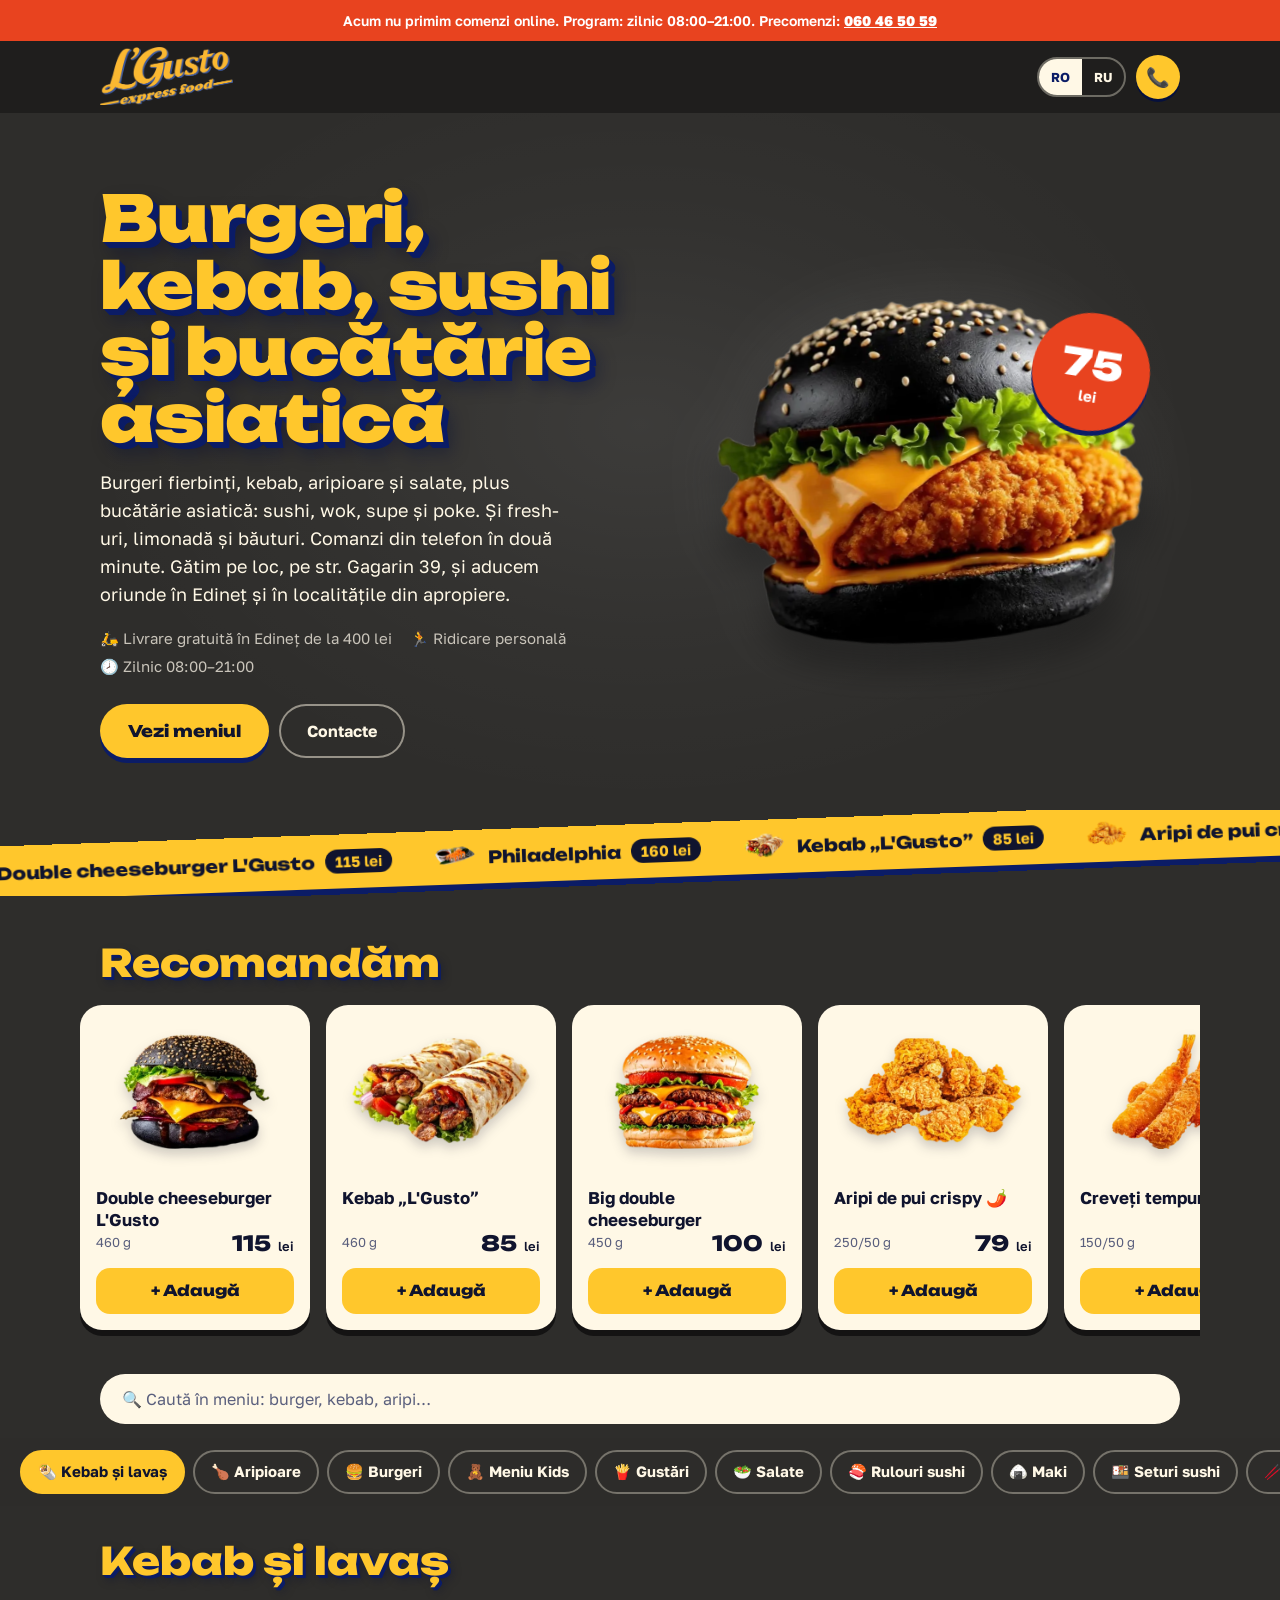
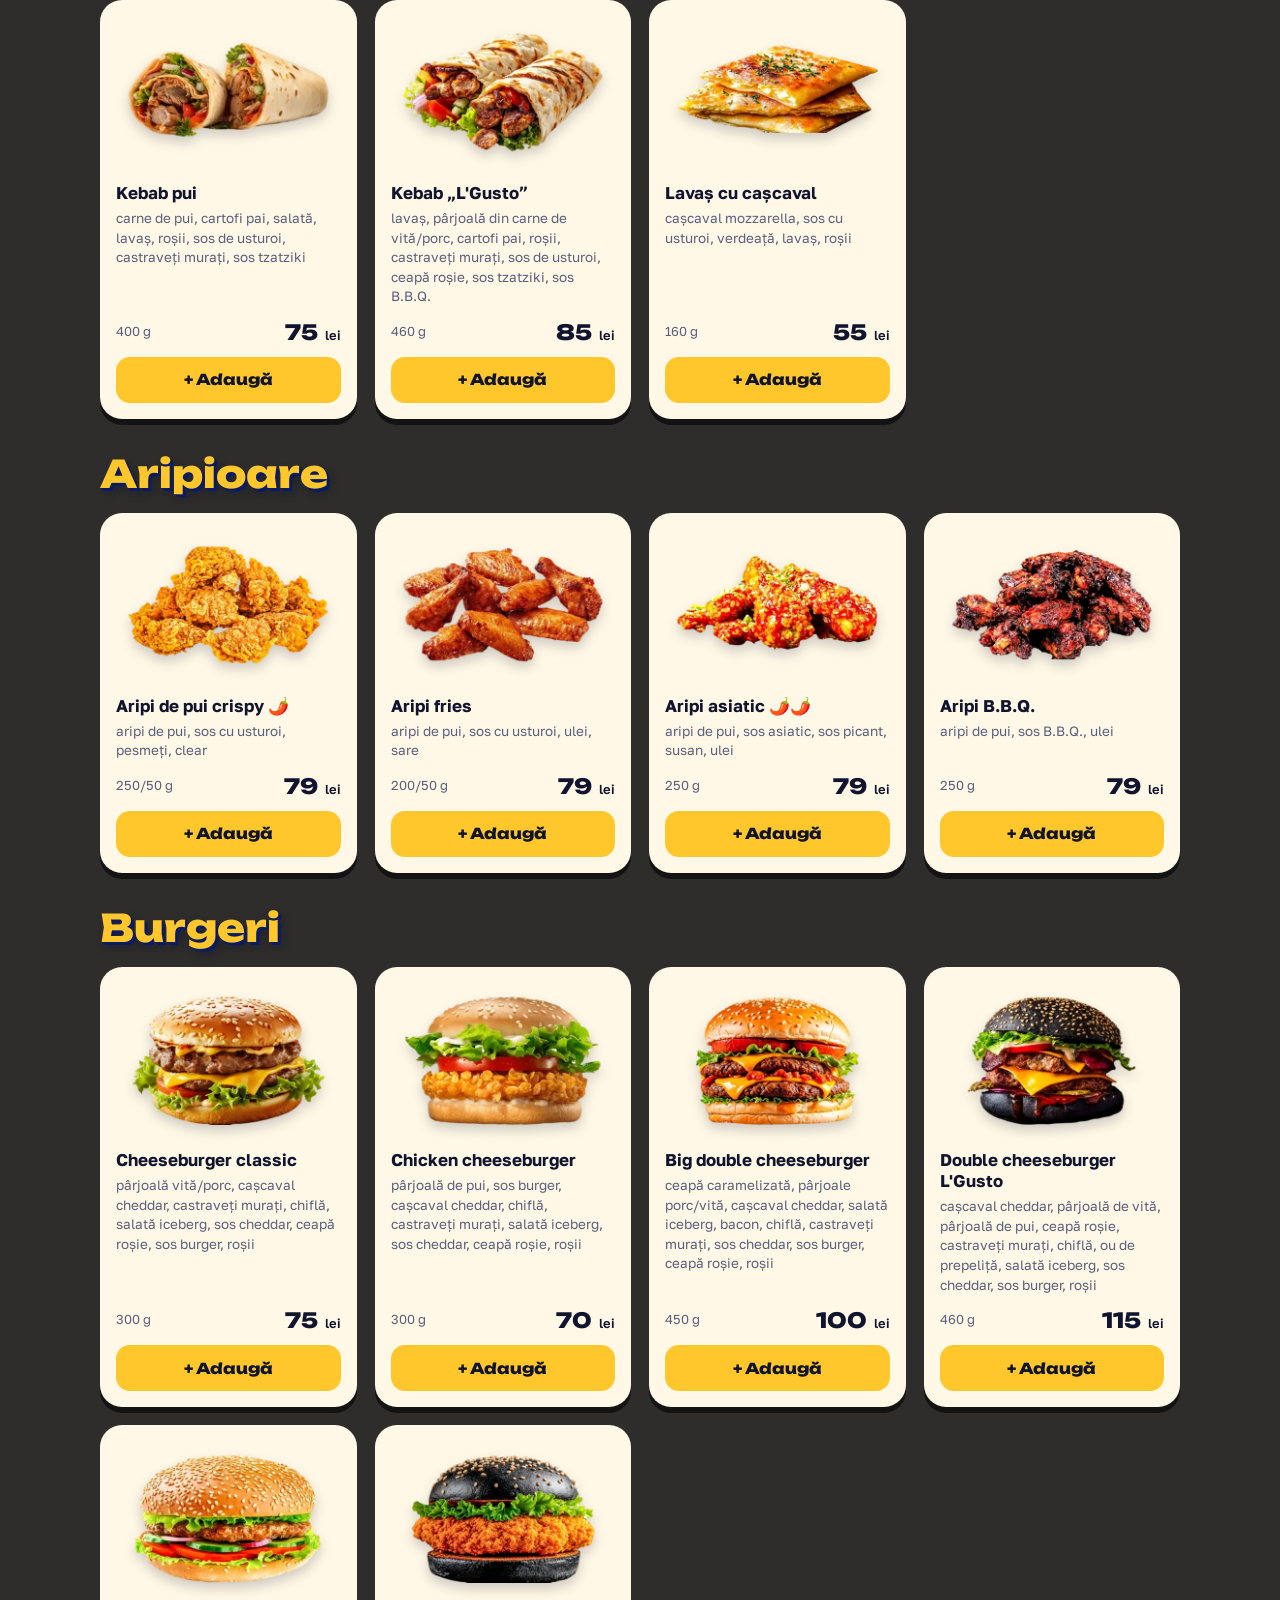
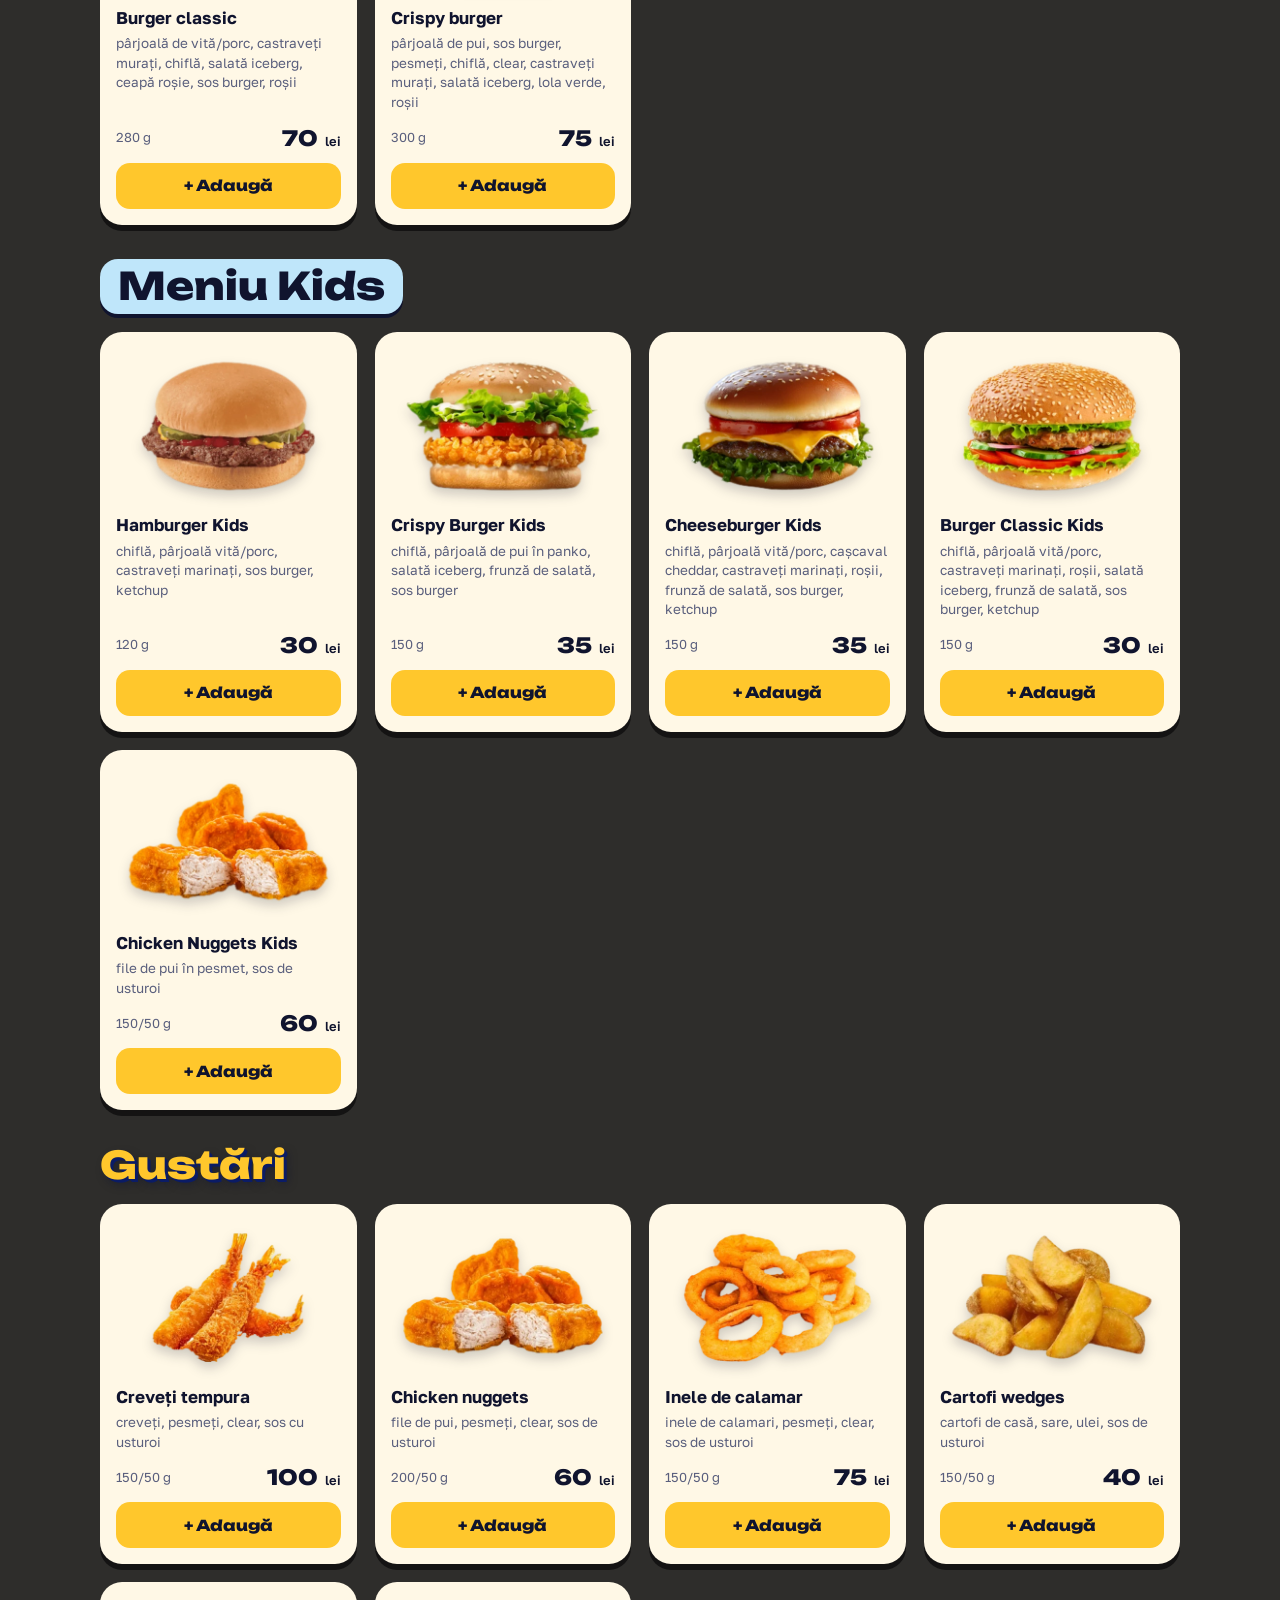
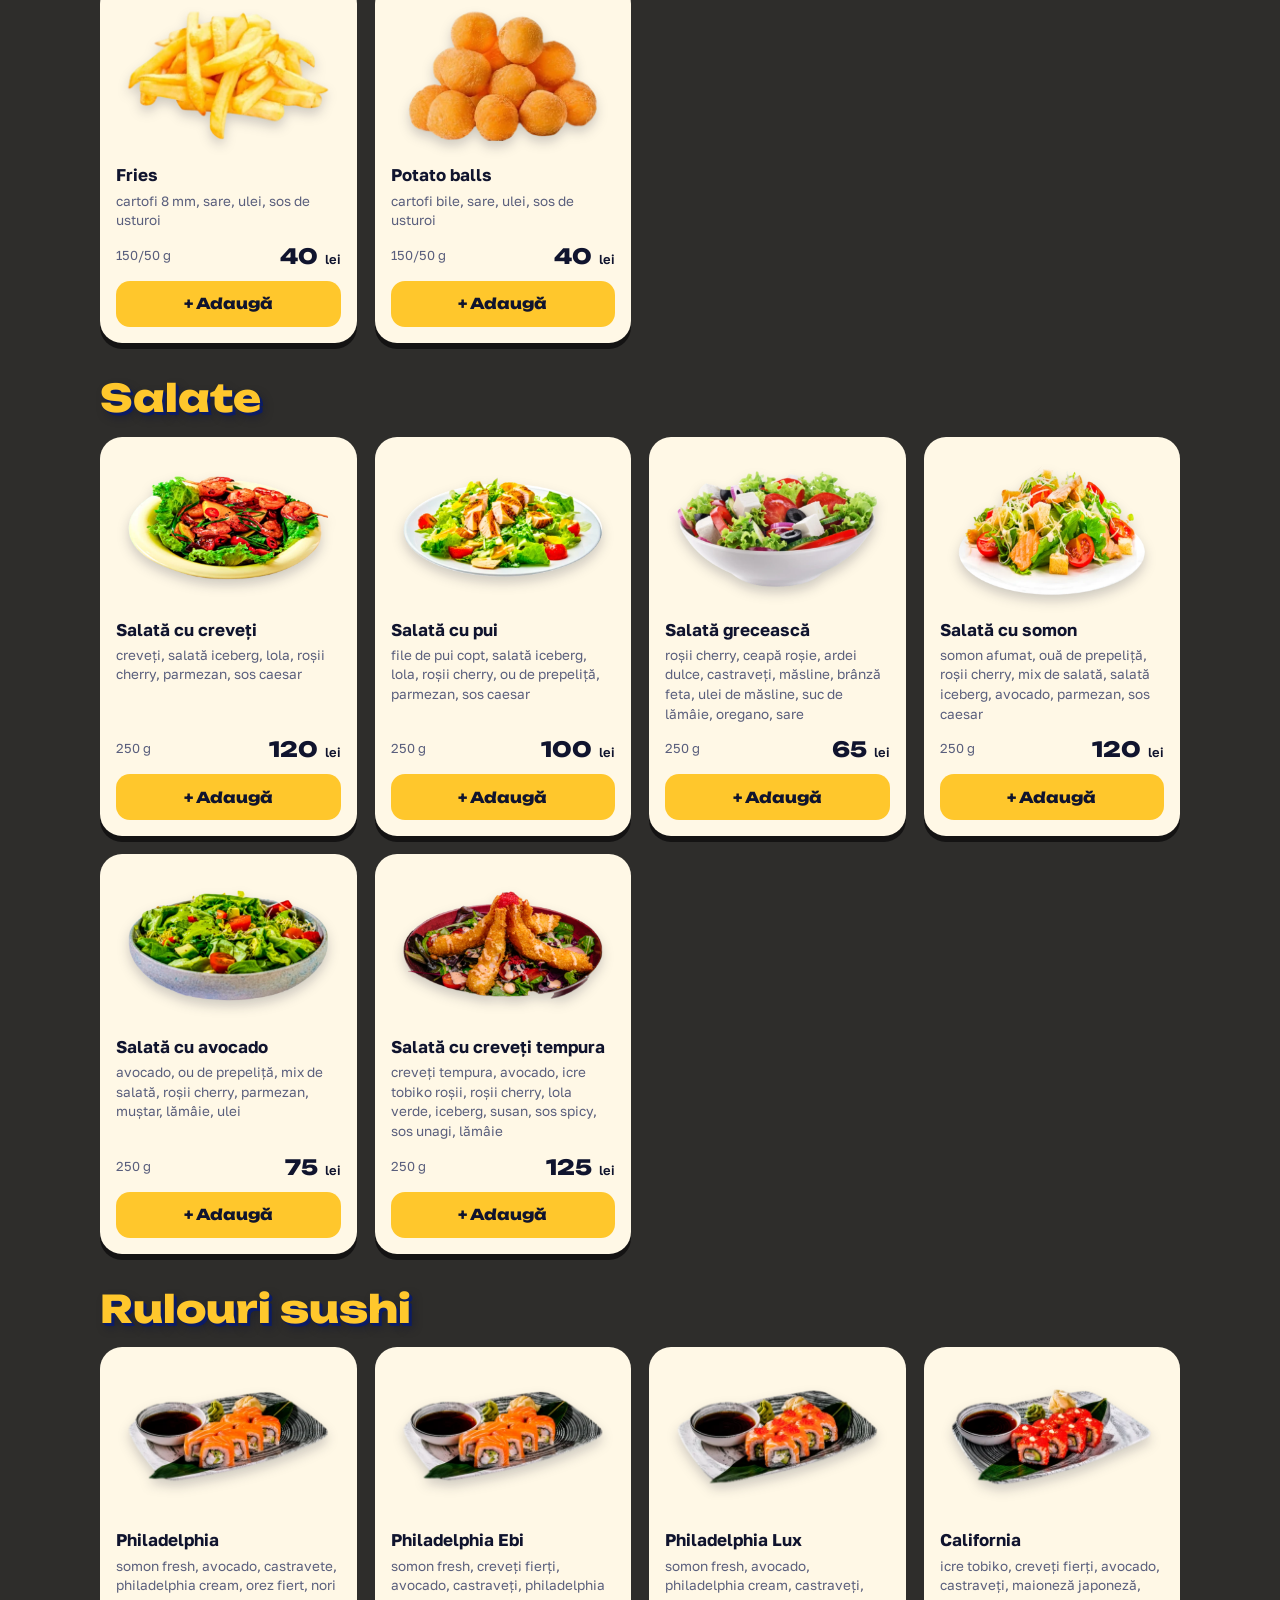
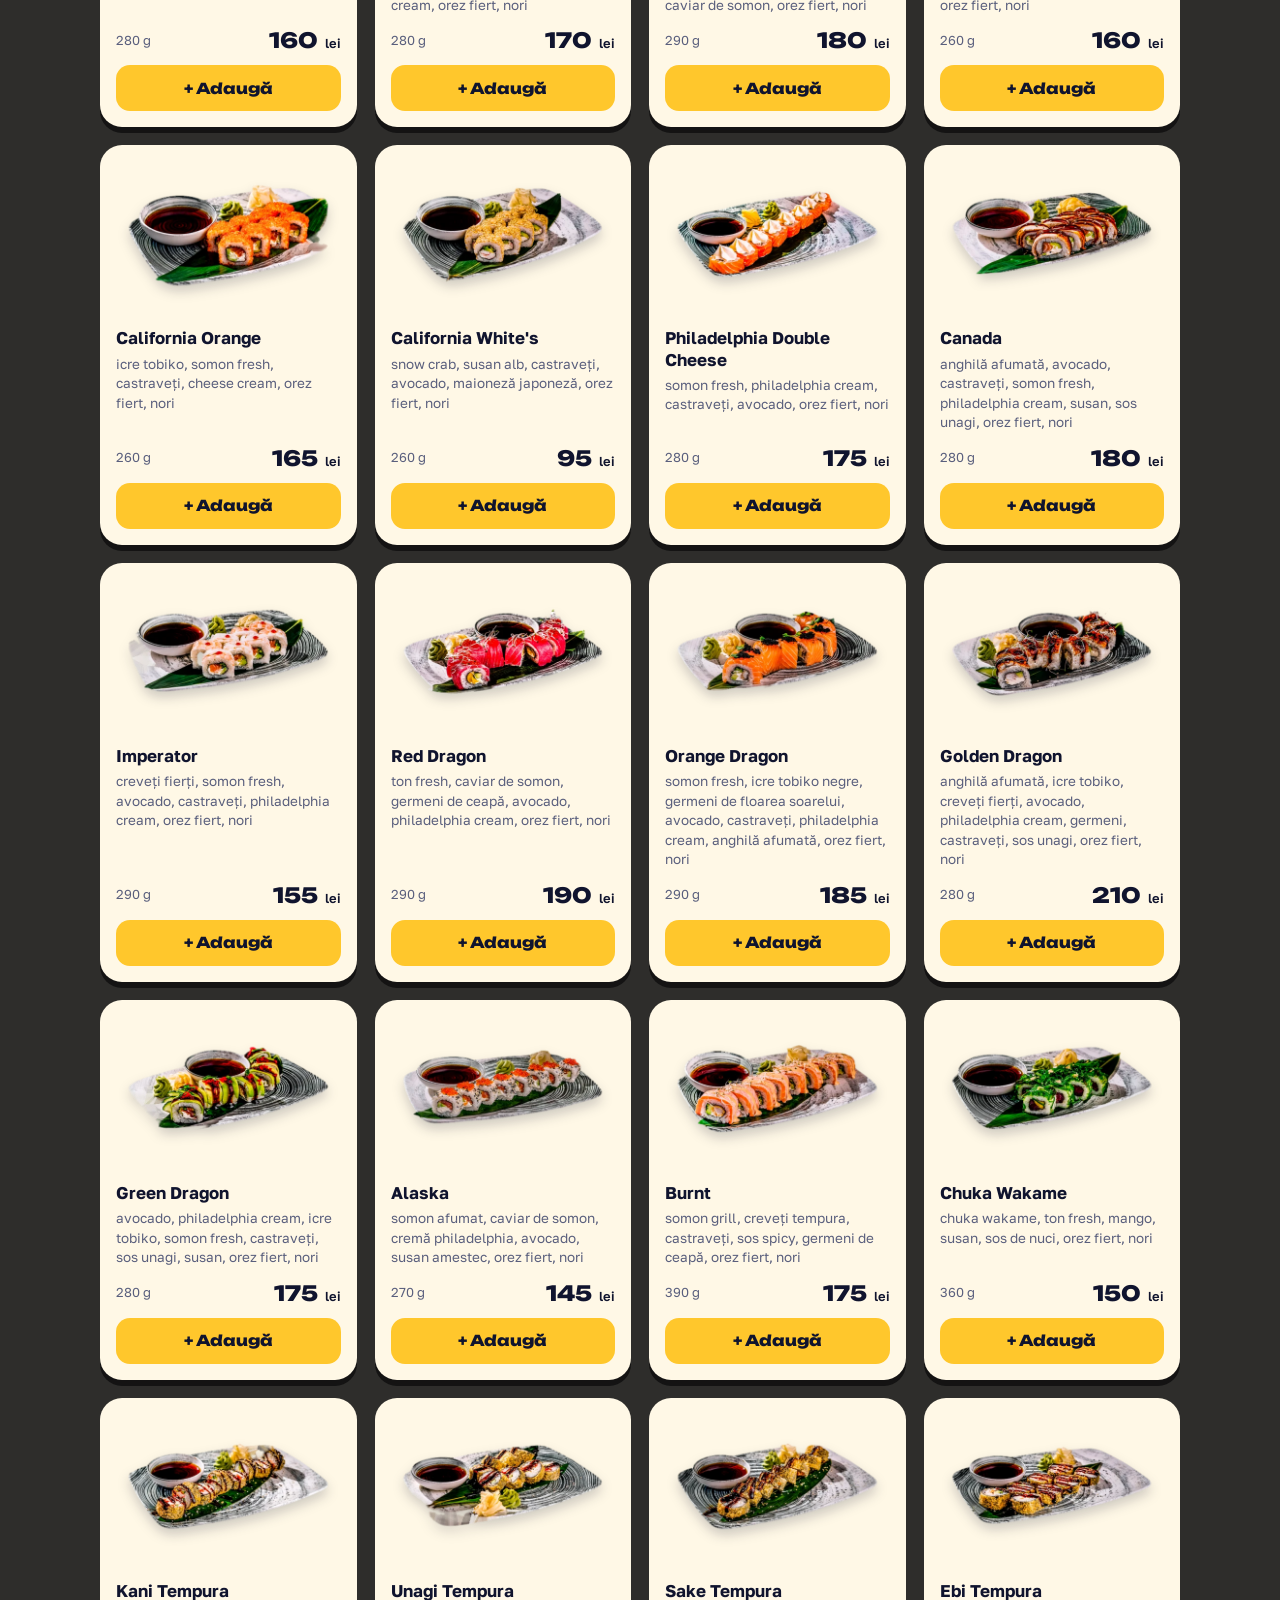
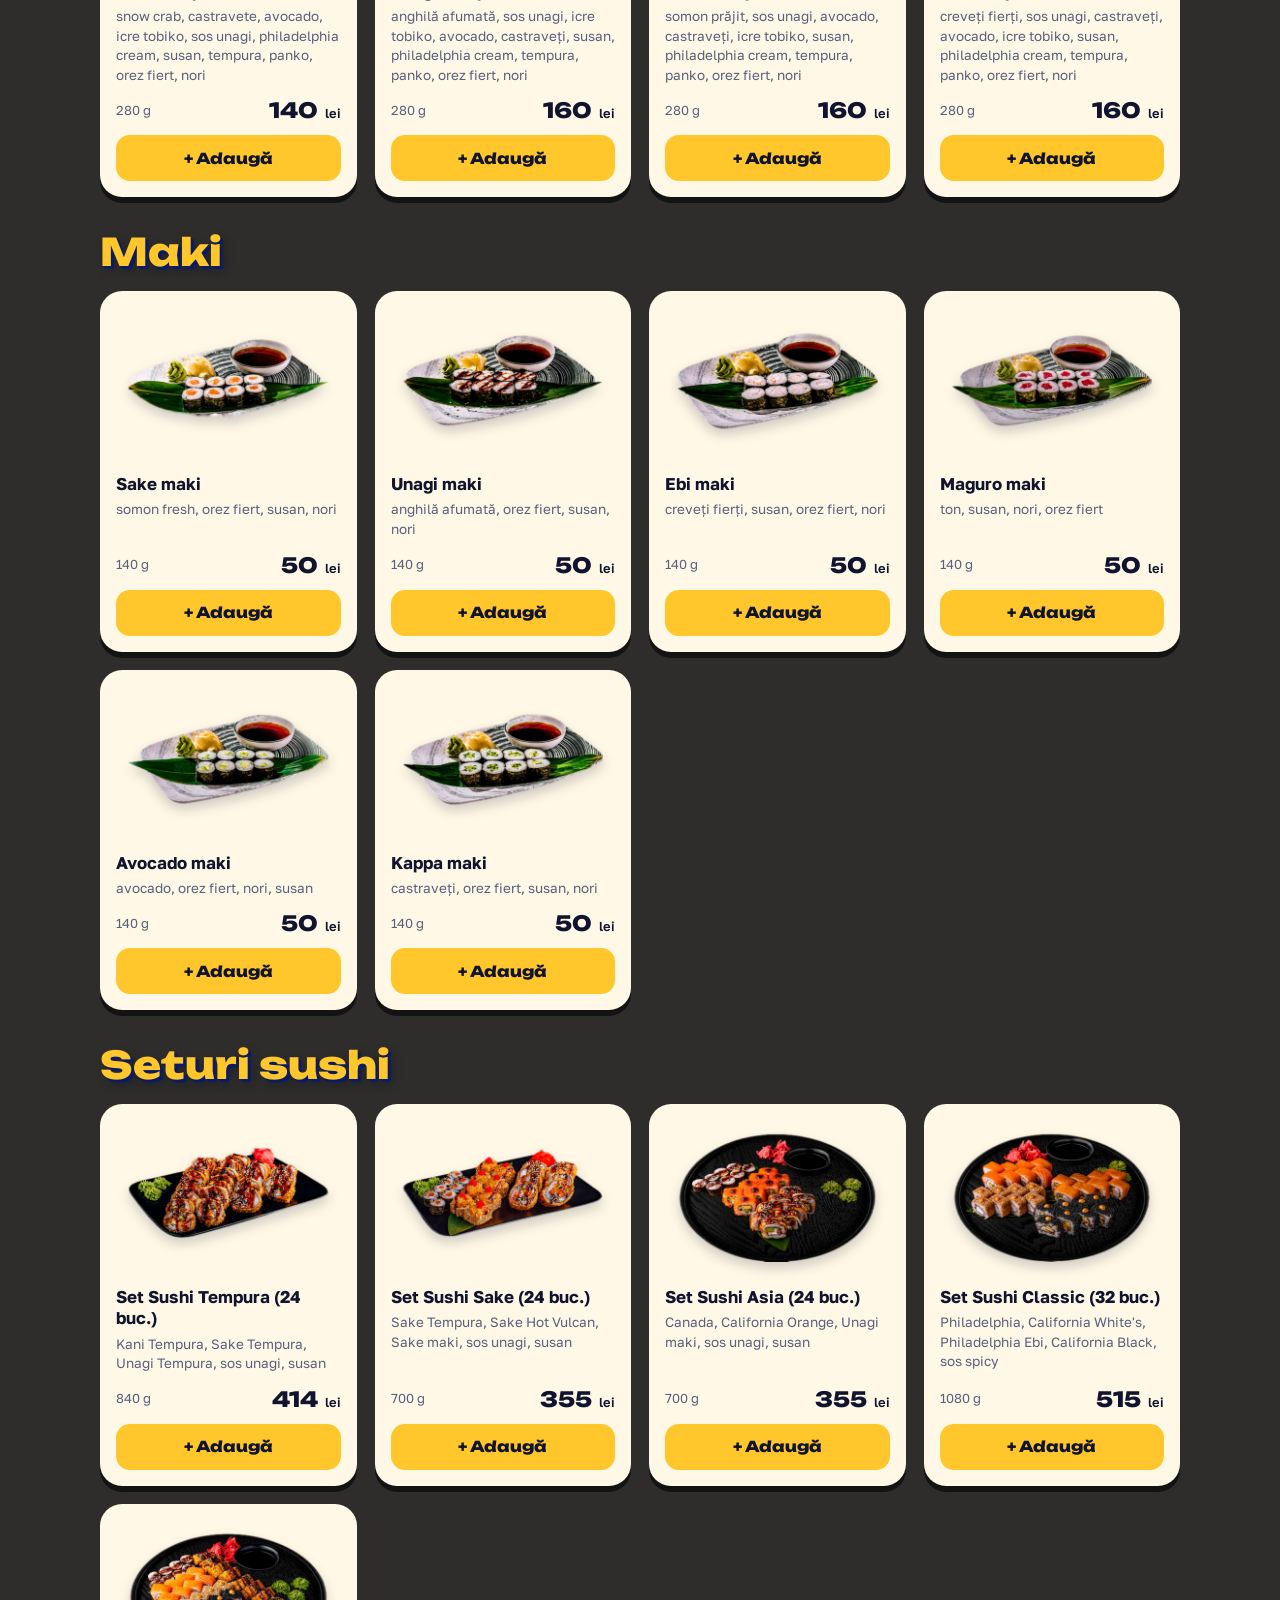
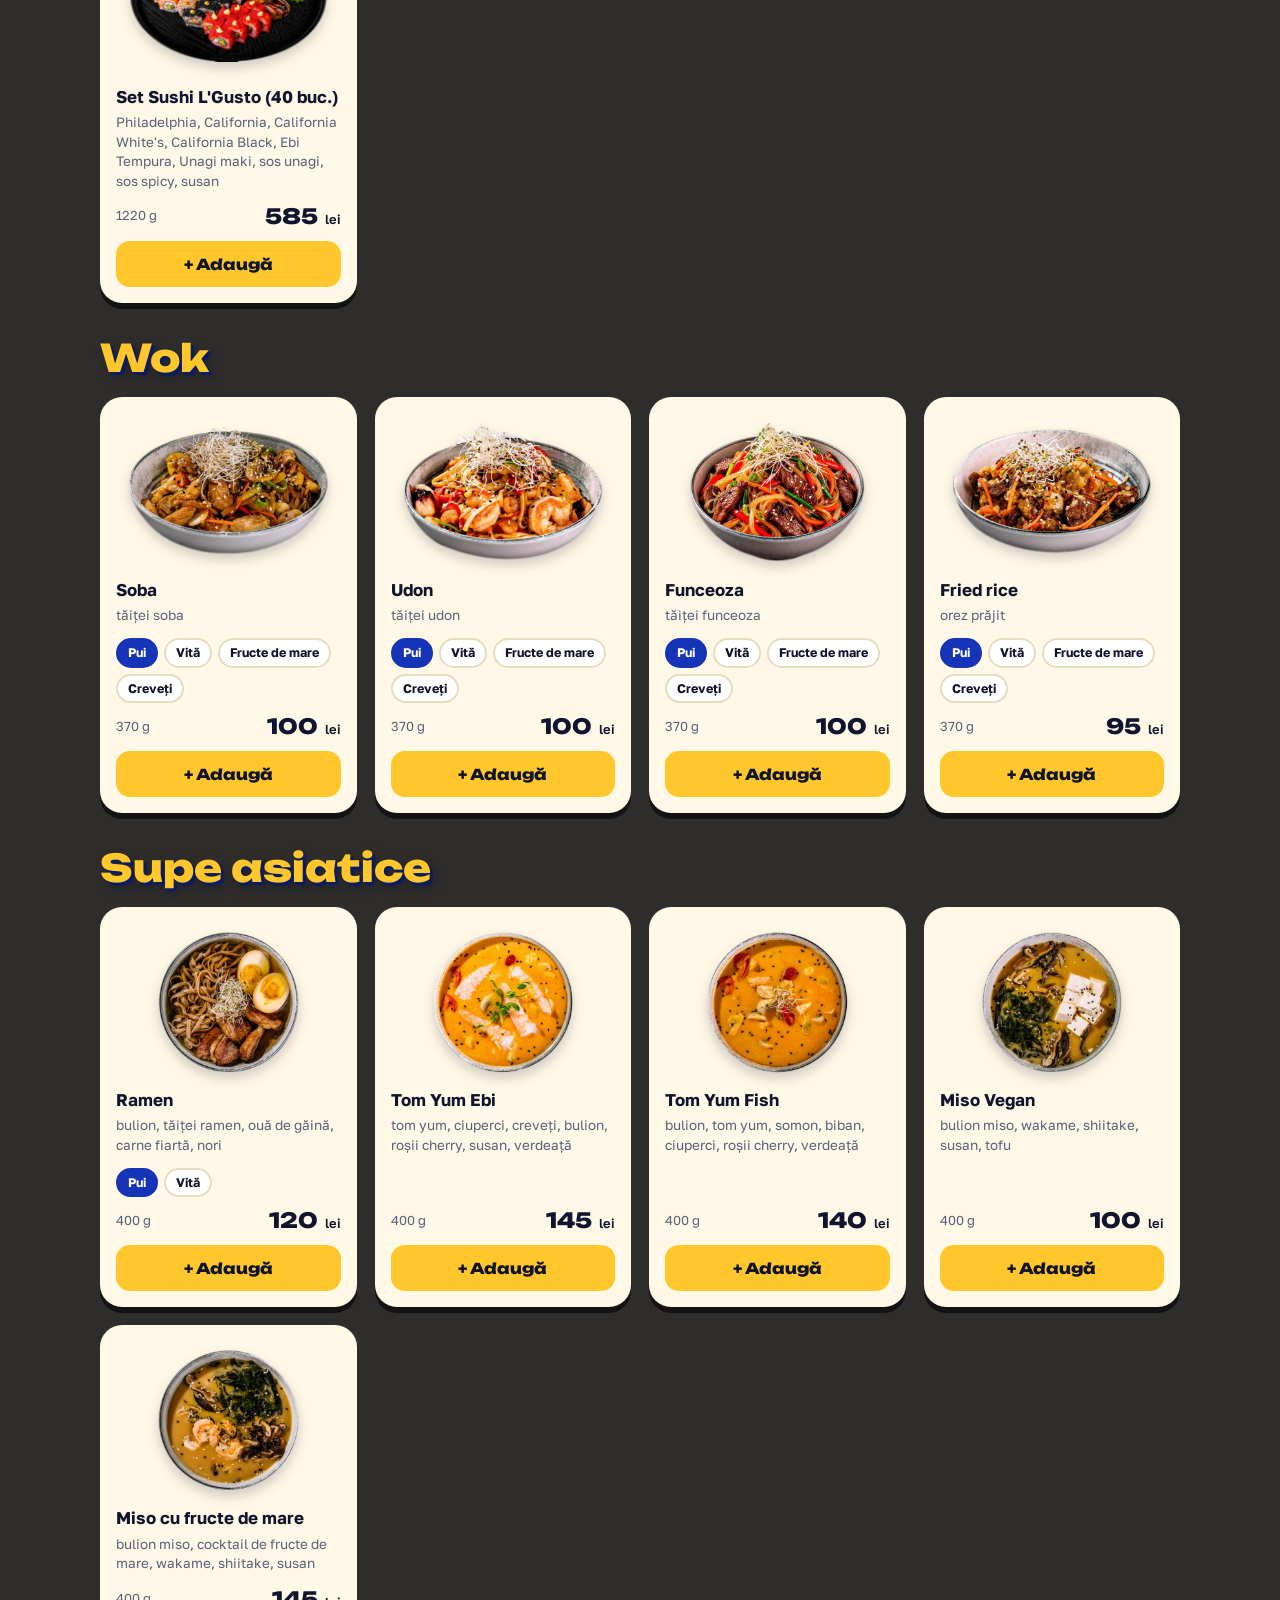
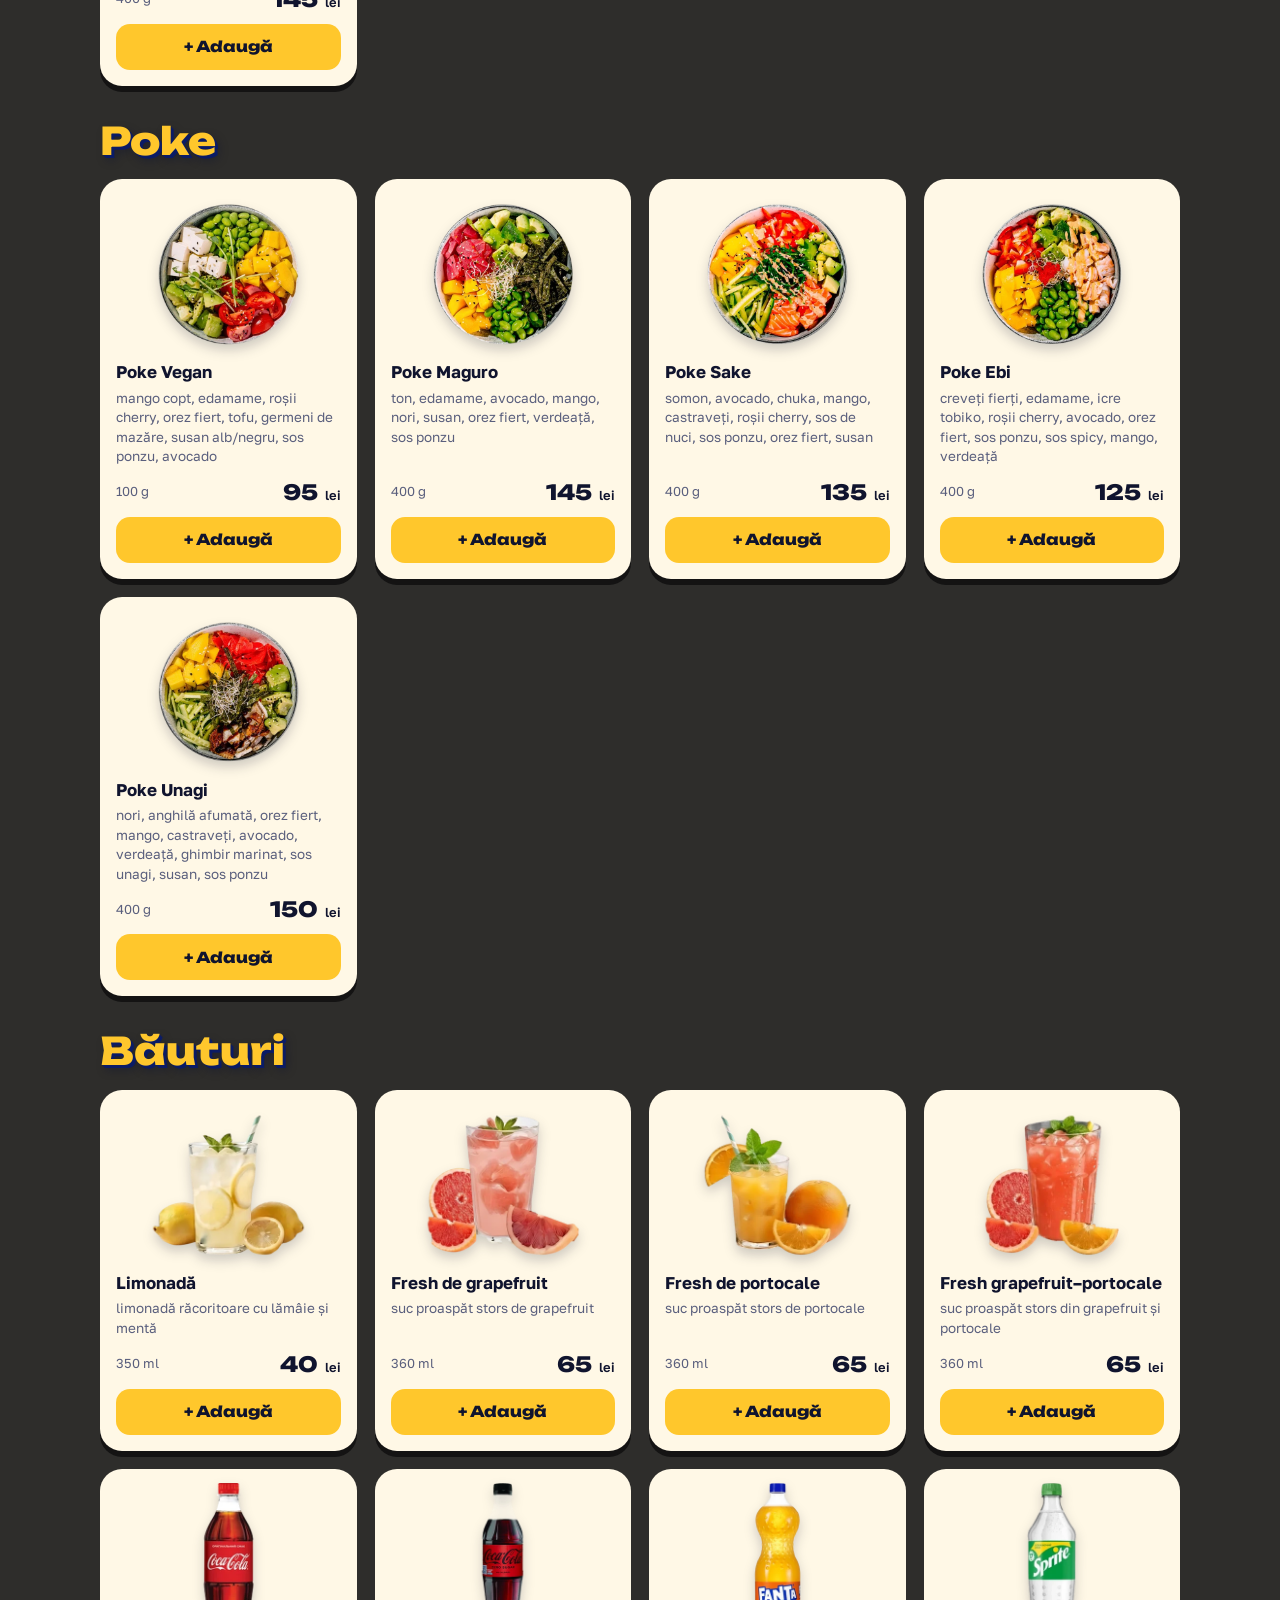
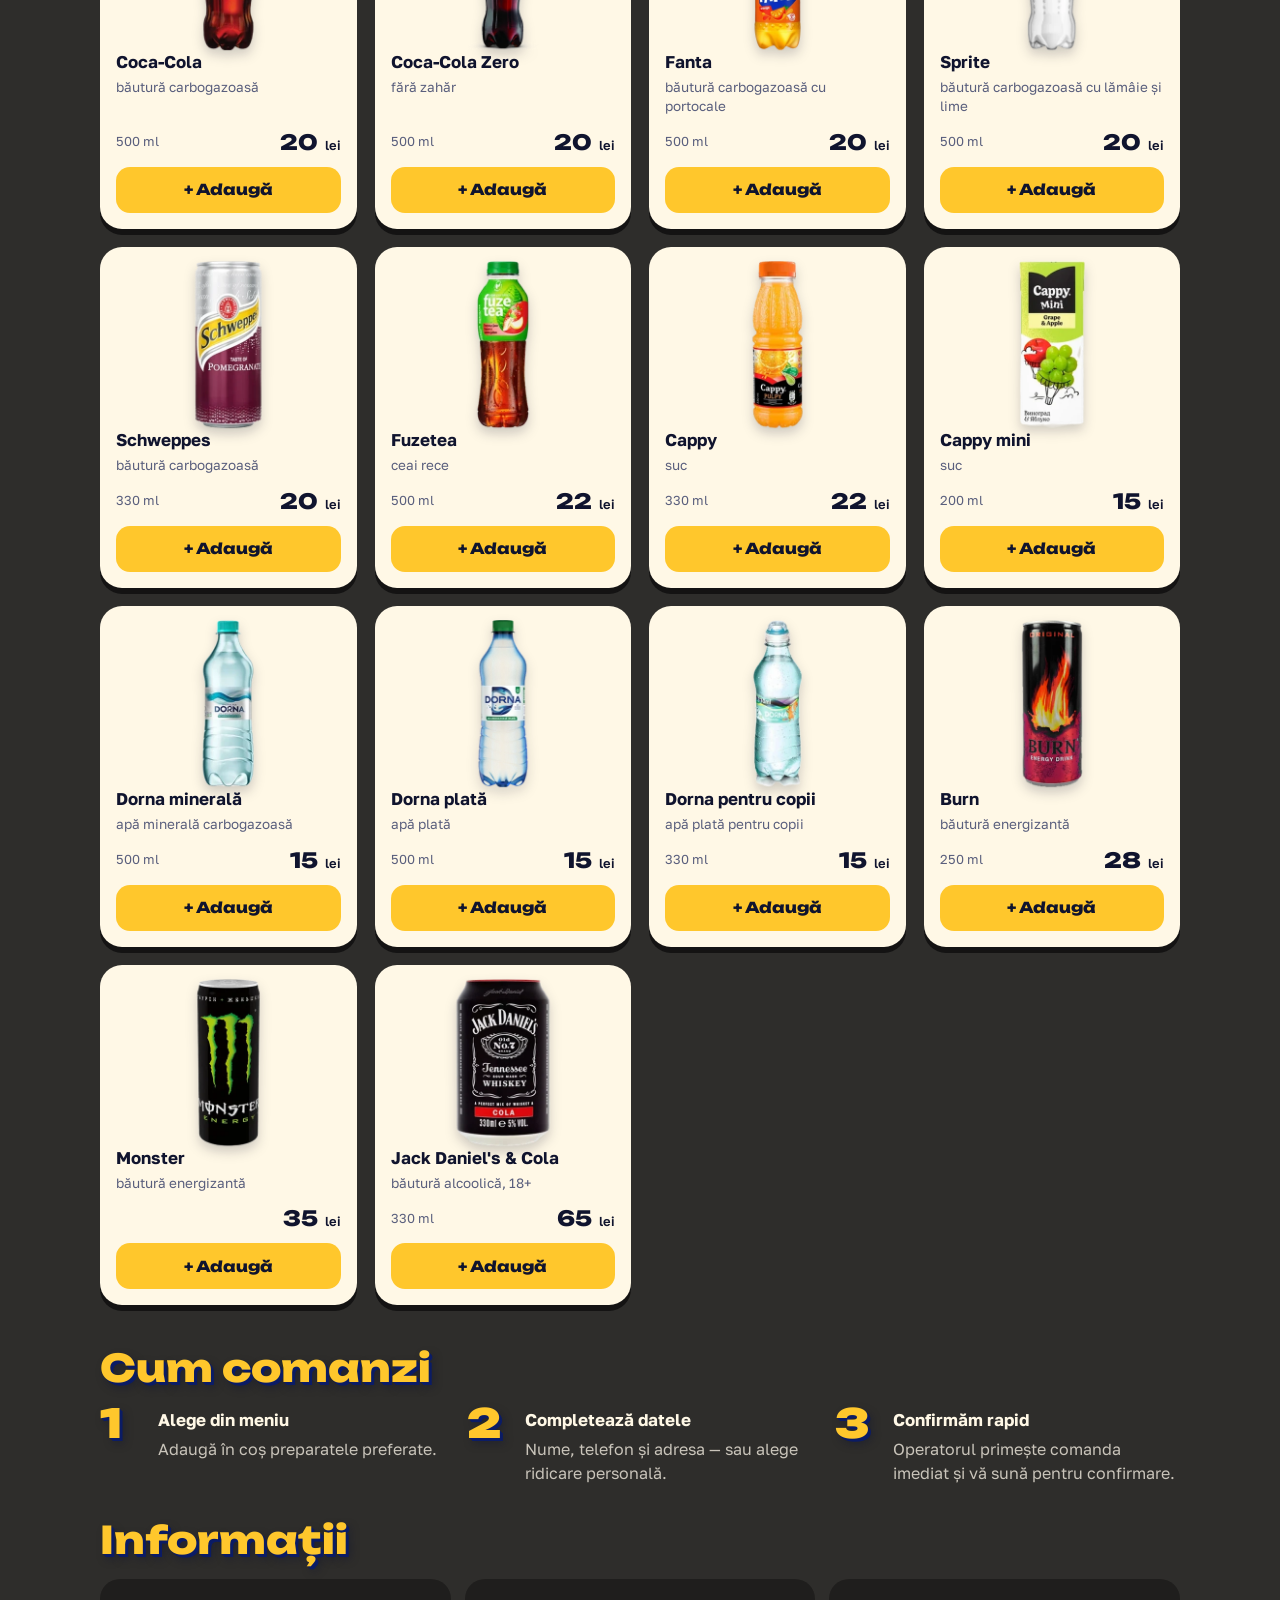
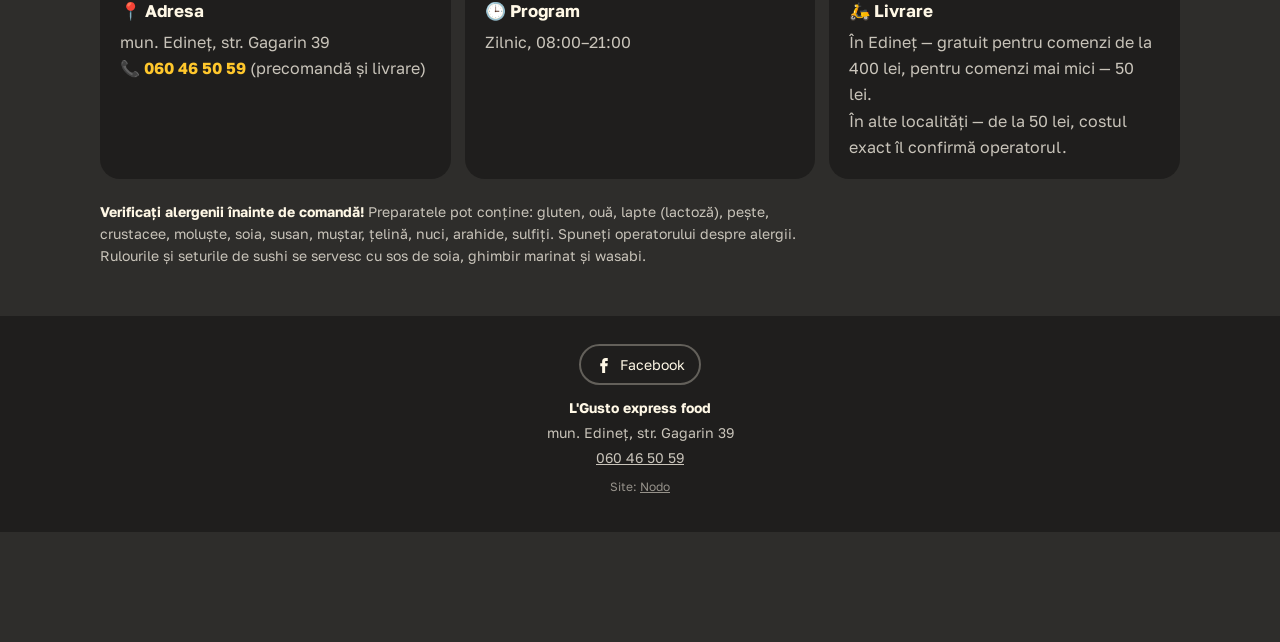
==== commit f694884a: "Fix clipped orange wedge on grapefruit-orange fresh Co-Authored-By: Claude Opus 5.5 <noreply@anthrop" ====
--- a/index.html
+++ b/index.html
@@ -31,7 +31,7 @@
 <link rel="preload" as="style" href="https://fonts.googleapis.com/css2?family=Golos+Text:wght@400;500;600;700&amp;family=Unbounded:wght@700;800;900&amp;display=swap">
 <link href="https://fonts.googleapis.com/css2?family=Golos+Text:wght@400;500;600;700&amp;family=Unbounded:wght@700;800;900&amp;display=swap" rel="stylesheet">
 <link rel="stylesheet" href="css/site.css?v=0d92d3bb">
-<script type="application/ld+json">{"@context": "https://schema.org", "@type": ["Restaurant", "FastFoodRestaurant"], "@id": "https://elgusto.onrender.com/#restaurant", "name": "L'Gusto", "alternateName": "L'Gusto express food", "url": "https://elgusto.onrender.com/", "inLanguage": "ro", "image": "https://elgusto.onrender.com/img/og.jpg?v=2", "logo": "https://elgusto.onrender.com/icons/icon-512.png", "telephone": "+37360465059", "sameAs": ["https://www.facebook.com/share/1Vk7RXLr7c/"], "priceRange": "15–585 MDL", "currenciesAccepted": "MDL", "servesCuisine": ["Burgers", "Kebab", "Sushi", "Asian", "Fast food"], "acceptsReservations": false, "address": {"@type": "PostalAddress", "streetAddress": "str. Gagarin 39", "addressLocality": "Edineț", "addressRegion": "Edineț", "addressCountry": "MD"}, "areaServed": {"@type": "City", "name": "Edineț"}, "openingHoursSpecification": [{"@type": "OpeningHoursSpecification", "dayOfWeek": ["Monday", "Tuesday", "Wednesday", "Thursday", "Friday", "Saturday", "Sunday"], "opens": "08:00", "closes": "21:00"}], "hasMenu": {"@type": "Menu", "name": "Meniu L'Gusto", "inLanguage": "ro", "hasMenuSection": [{"@type": "MenuSection", "name": "Kebab și lavaș", "hasMenuItem": [{"@type": "MenuItem", "name": "Kebab pui", "offers": {"@type": "Offer", "price": 75, "priceCurrency": "MDL"}, "description": "carne de pui, cartofi pai, salată, lavaș, roșii, sos de usturoi, castraveți murați, sos tzatziki", "image": "https://elgusto.onrender.com/img/kebab-pui.webp?v=3"}, {"@type": "MenuItem", "name": "Kebab „L'Gusto”", "offers": {"@type": "Offer", "price": 85, "priceCurrency": "MDL"}, "description": "lavaș, pârjoală din carne de vită/porc, cartofi pai, roșii, castraveți murați, sos de usturoi, ceapă roșie, sos tzatziki, sos B.B.Q.", "image": "https://elgusto.onrender.com/img/kebab-lgusto.webp?v=3"}, {"@type": "MenuItem", "name": "Lavaș cu cașcaval", "offers": {"@type": "Offer", "price": 55, "priceCurrency": "MDL"}, "description": "cașcaval mozzarella, sos cu usturoi, verdeață, lavaș, roșii", "image": "https://elgusto.onrender.com/img/lavas-cascaval.webp?v=3"}]}, {"@type": "MenuSection", "name": "Aripioare", "hasMenuItem": [{"@type": "MenuItem", "name": "Aripi de pui crispy 🌶️", "offers": {"@type": "Offer", "price": 79, "priceCurrency": "MDL"}, "description": "aripi de pui, sos cu usturoi, pesmeți, clear", "image": "https://elgusto.onrender.com/img/aripi-crispy.webp?v=3"}, {"@type": "MenuItem", "name": "Aripi fries", "offers": {"@type": "Offer", "price": 79, "priceCurrency": "MDL"}, "description": "aripi de pui, sos cu usturoi, ulei, sare", "image": "https://elgusto.onrender.com/img/aripi-fries.webp?v=3"}, {"@type": "MenuItem", "name": "Aripi asiatic 🌶️🌶️", "offers": {"@type": "Offer", "price": 79, "priceCurrency": "MDL"}, "description": "aripi de pui, sos asiatic, sos picant, susan, ulei", "image": "https://elgusto.onrender.com/img/aripi-asiatic.webp?v=3"}, {"@type": "MenuItem", "name": "Aripi B.B.Q.", "offers": {"@type": "Offer", "price": 79, "priceCurrency": "MDL"}, "description": "aripi de pui, sos B.B.Q., ulei", "image": "https://elgusto.onrender.com/img/aripi-bbq.webp?v=3"}]}, {"@type": "MenuSection", "name": "Burgeri", "hasMenuItem": [{"@type": "MenuItem", "name": "Cheeseburger classic", "offers": {"@type": "Offer", "price": 75, "priceCurrency": "MDL"}, "description": "pârjoală vită/porc, cașcaval cheddar, castraveți murați, chiflă, salată iceberg, sos cheddar, ceapă roșie, sos burger, roșii", "image": "https://elgusto.onrender.com/img/cheeseburger-classic.webp?v=3"}, {"@type": "MenuItem", "name": "Chicken cheeseburger", "offers": {"@type": "Offer", "price": 70, "priceCurrency": "MDL"}, "description": "pârjoală de pui, sos burger, cașcaval cheddar, chiflă, castraveți murați, salată iceberg, sos cheddar, ceapă roșie, roșii", "image": "https://elgusto.onrender.com/img/chicken-cheeseburger.webp?v=3"}, {"@type": "MenuItem", "name": "Big double cheeseburger", "offers": {"@type": "Offer", "price": 100, "priceCurrency": "MDL"}, "description": "ceapă caramelizată, pârjoale porc/vită, cașcaval cheddar, salată iceberg, bacon, chiflă, castraveți murați, sos cheddar, sos burger, ceapă roșie, roșii", "image": "https://elgusto.onrender.com/img/big-double-cheeseburger.webp?v=3"}, {"@type": "MenuItem", "name": "Double cheeseburger L'Gusto", "offers": {"@type": "Offer", "price": 115, "priceCurrency": "MDL"}, "description": "cașcaval cheddar, pârjoală de vită, pârjoală de pui, ceapă roșie, castraveți murați, chiflă, ou de prepeliță, salată iceberg, sos cheddar, sos burger, roșii", "image": "https://elgusto.onrender.com/img/double-cheeseburger-lgusto.webp?v=3"}, {"@type": "MenuItem", "name": "Burger classic", "offers": {"@type": "Offer", "price": 70, "priceCurrency": "MDL"}, "description": "pârjoală de vită/porc, castraveți murați, chiflă, salată iceberg, ceapă roșie, sos burger, roșii", "image": "https://elgusto.onrender.com/img/burger-classic.webp?v=3"}, {"@type": "MenuItem", "name": "Crispy burger", "offers": {"@type": "Offer", "price": 75, "priceCurrency": "MDL"}, "description": "pârjoală de pui, sos burger, pesmeți, chiflă, clear, castraveți murați, salată iceberg, lola verde, roșii", "image": "https://elgusto.onrender.com/img/crispy-burger.webp?v=3"}]}, {"@type": "MenuSection", "name": "Meniu Kids", "hasMenuItem": [{"@type": "MenuItem", "name": "Hamburger Kids", "offers": {"@type": "Offer", "price": 30, "priceCurrency": "MDL"}, "description": "chiflă, pârjoală vită/porc, castraveți marinați, sos burger, ketchup", "image": "https://elgusto.onrender.com/img/kids-hamburger.webp?v=1"}, {"@type": "MenuItem", "name": "Crispy Burger Kids", "offers": {"@type": "Offer", "price": 35, "priceCurrency": "MDL"}, "description": "chiflă, pârjoală de pui în panko, salată iceberg, frunză de salată, sos burger", "image": "https://elgusto.onrender.com/img/kids-crispy.webp?v=1"}, {"@type": "MenuItem", "name": "Cheeseburger Kids", "offers": {"@type": "Offer", "price": 35, "priceCurrency": "MDL"}, "description": "chiflă, pârjoală vită/porc, cașcaval cheddar, castraveți marinați, roșii, frunză de salată, sos burger, ketchup", "image": "https://elgusto.onrender.com/img/kids-cheeseburger.webp?v=1"}, {"@type": "MenuItem", "name": "Burger Classic Kids", "offers": {"@type": "Offer", "price": 30, "priceCurrency": "MDL"}, "description": "chiflă, pârjoală vită/porc, castraveți marinați, roșii, salată iceberg, frunză de salată, sos burger, ketchup", "image": "https://elgusto.onrender.com/img/kids-burger-classic.webp?v=1"}, {"@type": "MenuItem", "name": "Chicken Nuggets Kids", "offers": {"@type": "Offer", "price": 60, "priceCurrency": "MDL"}, "description": "file de pui în pesmet, sos de usturoi", "image": "https://elgusto.onrender.com/img/kids-nuggets.webp?v=1"}]}, {"@type": "MenuSection", "name": "Gustări", "hasMenuItem": [{"@type": "MenuItem", "name": "Creveți tempura", "offers": {"@type": "Offer", "price": 100, "priceCurrency": "MDL"}, "description": "creveți, pesmeți, clear, sos cu usturoi", "image": "https://elgusto.onrender.com/img/creveti-tempura.webp?v=3"}, {"@type": "MenuItem", "name": "Chicken nuggets", "offers": {"@type": "Offer", "price": 60, "priceCurrency": "MDL"}, "description": "file de pui, pesmeți, clear, sos de usturoi", "image": "https://elgusto.onrender.com/img/chicken-nuggets.webp?v=3"}, {"@type": "MenuItem", "name": "Inele de calamar", "offers": {"@type": "Offer", "price": 75, "priceCurrency": "MDL"}, "description": "inele de calamari, pesmeți, clear, sos de usturoi", "image": "https://elgusto.onrender.com/img/inele-calamar.webp?v=3"}, {"@type": "MenuItem", "name": "Cartofi wedges", "offers": {"@type": "Offer", "price": 40, "priceCurrency": "MDL"}, "description": "cartofi de casă, sare, ulei, sos de usturoi", "image": "https://elgusto.onrender.com/img/cartofi-wedges.webp?v=3"}, {"@type": "MenuItem", "name": "Fries", "offers": {"@type": "Offer", "price": 40, "priceCurrency": "MDL"}, "description": "cartofi 8 mm, sare, ulei, sos de usturoi", "image": "https://elgusto.onrender.com/img/fries.webp?v=3"}, {"@type": "MenuItem", "name": "Potato balls", "offers": {"@type": "Offer", "price": 40, "priceCurrency": "MDL"}, "description": "cartofi bile, sare, ulei, sos de usturoi", "image": "https://elgusto.onrender.com/img/potato-balls.webp?v=3"}]}, {"@type": "MenuSection", "name": "Salate", "hasMenuItem": [{"@type": "MenuItem", "name": "Salată cu creveți", "offers": {"@type": "Offer", "price": 120, "priceCurrency": "MDL"}, "description": "creveți, salată iceberg, lola, roșii cherry, parmezan, sos caesar", "image": "https://elgusto.onrender.com/img/salata-creveti.webp?v=7"}, {"@type": "MenuItem", "name": "Salată cu pui", "offers": {"@type": "Offer", "price": 100, "priceCurrency": "MDL"}, "description": "file de pui copt, salată iceberg, lola, roșii cherry, ou de prepeliță, parmezan, sos caesar", "image": "https://elgusto.onrender.com/img/salata-pui.webp?v=7"}, {"@type": "MenuItem", "name": "Salată grecească", "offers": {"@type": "Offer", "price": 65, "priceCurrency": "MDL"}, "description": "roșii cherry, ceapă roșie, ardei dulce, castraveți, măsline, brânză feta, ulei de măsline, suc de lămâie, oregano, sare", "image": "https://elgusto.onrender.com/img/salata-greceasca.webp?v=7"}, {"@type": "MenuItem", "name": "Salată cu somon", "offers": {"@type": "Offer", "price": 120, "priceCurrency": "MDL"}, "description": "somon afumat, ouă de prepeliță, roșii cherry, mix de salată, salată iceberg, avocado, parmezan, sos caesar", "image": "https://elgusto.onrender.com/img/salata-somon.webp?v=7"}, {"@type": "MenuItem", "name": "Salată cu avocado", "offers": {"@type": "Offer", "price": 75, "priceCurrency": "MDL"}, "description": "avocado, ou de prepeliță, mix de salată, roșii cherry, parmezan, muștar, lămâie, ulei", "image": "https://elgusto.onrender.com/img/salata-avocado.webp?v=7"}, {"@type": "MenuItem", "name": "Salată cu creveți tempura", "offers": {"@type": "Offer", "price": 125, "priceCurrency": "MDL"}, "description": "creveți tempura, avocado, icre tobiko roșii, roșii cherry, lola verde, iceberg, susan, sos spicy, sos unagi, lămâie", "image": "https://elgusto.onrender.com/img/salata-creveti-tempura.webp?v=7"}]}, {"@type": "MenuSection", "name": "Rulouri sushi", "hasMenuItem": [{"@type": "MenuItem", "name": "Philadelphia", "offers": {"@type": "Offer", "price": 160, "priceCurrency": "MDL"}, "description": "somon fresh, avocado, castravete, philadelphia cream, orez fiert, nori", "image": "https://elgusto.onrender.com/img/sushi-philadelphia.webp?v=3"}, {"@type": "MenuItem", "name": "Philadelphia Ebi", "offers": {"@type": "Offer", "price": 170, "priceCurrency": "MDL"}, "description": "somon fresh, creveți fierți, avocado, castraveți, philadelphia cream, orez fiert, nori", "image": "https://elgusto.onrender.com/img/sushi-philadelphia-ebi.webp?v=3"}, {"@type": "MenuItem", "name": "Philadelphia Lux", "offers": {"@type": "Offer", "price": 180, "priceCurrency": "MDL"}, "description": "somon fresh, avocado, philadelphia cream, castraveți, caviar de somon, orez fiert, nori", "image": "https://elgusto.onrender.com/img/sushi-philadelphia-lux.webp?v=3"}, {"@type": "MenuItem", "name": "California", "offers": {"@type": "Offer", "price": 160, "priceCurrency": "MDL"}, "description": "icre tobiko, creveți fierți, avocado, castraveți, maioneză japoneză, orez fiert, nori", "image": "https://elgusto.onrender.com/img/sushi-california.webp?v=3"}, {"@type": "MenuItem", "name": "California Orange", "offers": {"@type": "Offer", "price": 165, "priceCurrency": "MDL"}, "description": "icre tobiko, somon fresh, castraveți, cheese cream, orez fiert, nori", "image": "https://elgusto.onrender.com/img/sushi-california-orange.webp?v=3"}, {"@type": "MenuItem", "name": "California White's", "offers": {"@type": "Offer", "price": 95, "priceCurrency": "MDL"}, "description": "snow crab, susan alb, castraveți, avocado, maioneză japoneză, orez fiert, nori", "image": "https://elgusto.onrender.com/img/sushi-california-whites.webp?v=3"}, {"@type": "MenuItem", "name": "Philadelphia Double Cheese", "offers": {"@type": "Offer", "price": 175, "priceCurrency": "MDL"}, "description": "somon fresh, philadelphia cream, castraveți, avocado, orez fiert, nori", "image": "https://elgusto.onrender.com/img/sushi-philadelphia-double-cheese.webp?v=3"}, {"@type": "MenuItem", "name": "Canada", "offers": {"@type": "Offer", "price": 180, "priceCurrency": "MDL"}, "description": "anghilă afumată, avocado, castraveți, somon fresh, philadelphia cream, susan, sos unagi, orez fiert, nori", "image": "https://elgusto.onrender.com/img/sushi-canada.webp?v=3"}, {"@type": "MenuItem", "name": "Imperator", "offers": {"@type": "Offer", "price": 155, "priceCurrency": "MDL"}, "description": "creveți fierți, somon fresh, avocado, castraveți, philadelphia cream, orez fiert, nori", "image": "https://elgusto.onrender.com/img/sushi-imperator.webp?v=3"}, {"@type": "MenuItem", "name": "Red Dragon", "offers": {"@type": "Offer", "price": 190, "priceCurrency": "MDL"}, "description": "ton fresh, caviar de somon, germeni de ceapă, avocado, philadelphia cream, orez fiert, nori", "image": "https://elgusto.onrender.com/img/sushi-red-dragon.webp?v=3"}, {"@type": "MenuItem", "name": "Orange Dragon", "offers": {"@type": "Offer", "price": 185, "priceCurrency": "MDL"}, "description": "somon fresh, icre tobiko negre, germeni de floarea soarelui, avocado, castraveți, philadelphia cream, anghilă afumată, orez fiert, nori", "image": "https://elgusto.onrender.com/img/sushi-orange-dragon.webp?v=3"}, {"@type": "MenuItem", "name": "Golden Dragon", "offers": {"@type": "Offer", "price": 210, "priceCurrency": "MDL"}, "description": "anghilă afumată, icre tobiko, creveți fierți, avocado, philadelphia cream, germeni, castraveți, sos unagi, orez fiert, nori", "image": "https://elgusto.onrender.com/img/sushi-golden-dragon.webp?v=3"}, {"@type": "MenuItem", "name": "Green Dragon", "offers": {"@type": "Offer", "price": 175, "priceCurrency": "MDL"}, "description": "avocado, philadelphia cream, icre tobiko, somon fresh, castraveți, sos unagi, susan, orez fiert, nori", "image": "https://elgusto.onrender.com/img/sushi-green-dragon.webp?v=3"}, {"@type": "MenuItem", "name": "Alaska", "offers": {"@type": "Offer", "price": 145, "priceCurrency": "MDL"}, "description": "somon afumat, caviar de somon, cremă philadelphia, avocado, susan amestec, orez fiert, nori", "image": "https://elgusto.onrender.com/img/sushi-alaska.webp?v=3"}, {"@type": "MenuItem", "name": "Burnt", "offers": {"@type": "Offer", "price": 175, "priceCurrency": "MDL"}, "description": "somon grill, creveți tempura, castraveți, sos spicy, germeni de ceapă, orez fiert, nori", "image": "https://elgusto.onrender.com/img/sushi-burnt.webp?v=3"}, {"@type": "MenuItem", "name": "Chuka Wakame", "offers": {"@type": "Offer", "price": 150, "priceCurrency": "MDL"}, "description": "chuka wakame, ton fresh, mango, susan, sos de nuci, orez fiert, nori", "image": "https://elgusto.onrender.com/img/sushi-chuka-wakame.webp?v=3"}, {"@type": "MenuItem", "name": "Kani Tempura", "offers": {"@type": "Offer", "price": 140, "priceCurrency": "MDL"}, "description": "snow crab, castravete, avocado, icre tobiko, sos unagi, philadelphia cream, susan, tempura, panko, orez fiert, nori", "image": "https://elgusto.onrender.com/img/sushi-kani-tempura.webp?v=3"}, {"@type": "MenuItem", "name": "Unagi Tempura", "offers": {"@type": "Offer", "price": 160, "priceCurrency": "MDL"}, "description": "anghilă afumată, sos unagi, icre tobiko, avocado, castraveți, susan, philadelphia cream, tempura, panko, orez fiert, nori", "image": "https://elgusto.onrender.com/img/sushi-unagi-tempura.webp?v=3"}, {"@type": "MenuItem", "name": "Sake Tempura", "offers": {"@type": "Offer", "price": 160, "priceCurrency": "MDL"}, "description": "somon prăjit, sos unagi, avocado, castraveți, icre tobiko, susan, philadelphia cream, tempura, panko, orez fiert, nori", "image": "https://elgusto.onrender.com/img/sushi-sake-tempura.webp?v=3"}, {"@type": "MenuItem", "name": "Ebi Tempura", "offers": {"@type": "Offer", "price": 160, "priceCurrency": "MDL"}, "description": "creveți fierți, sos unagi, castraveți, avocado, icre tobiko, susan, philadelphia cream, tempura, panko, orez fiert, nori", "image": "https://elgusto.onrender.com/img/sushi-ebi-tempura.webp?v=3"}]}, {"@type": "MenuSection", "name": "Maki", "hasMenuItem": [{"@type": "MenuItem", "name": "Sake maki", "offers": {"@type": "Offer", "price": 50, "priceCurrency": "MDL"}, "description": "somon fresh, orez fiert, susan, nori", "image": "https://elgusto.onrender.com/img/sushi-sake-maki.webp?v=3"}, {"@type": "MenuItem", "name": "Unagi maki", "offers": {"@type": "Offer", "price": 50, "priceCurrency": "MDL"}, "description": "anghilă afumată, orez fiert, susan, nori", "image": "https://elgusto.onrender.com/img/sushi-unagi-maki.webp?v=3"}, {"@type": "MenuItem", "name": "Ebi maki", "offers": {"@type": "Offer", "price": 50, "priceCurrency": "MDL"}, "description": "creveți fierți, susan, orez fiert, nori", "image": "https://elgusto.onrender.com/img/sushi-ebi-maki.webp?v=3"}, {"@type": "MenuItem", "name": "Maguro maki", "offers": {"@type": "Offer", "price": 50, "priceCurrency": "MDL"}, "description": "ton, susan, nori, orez fiert", "image": "https://elgusto.onrender.com/img/sushi-maguro-maki.webp?v=3"}, {"@type": "MenuItem", "name": "Avocado maki", "offers": {"@type": "Offer", "price": 50, "priceCurrency": "MDL"}, "description": "avocado, orez fiert, nori, susan", "image": "https://elgusto.onrender.com/img/sushi-avocado-maki.webp?v=3"}, {"@type": "MenuItem", "name": "Kappa maki", "offers": {"@type": "Offer", "price": 50, "priceCurrency": "MDL"}, "description": "castraveți, orez fiert, susan, nori", "image": "https://elgusto.onrender.com/img/sushi-kappa-maki.webp?v=3"}]}, {"@type": "MenuSection", "name": "Seturi sushi", "hasMenuItem": [{"@type": "MenuItem", "name": "Set Sushi Tempura (24 buc.)", "offers": {"@type": "Offer", "price": 414, "priceCurrency": "MDL"}, "description": "Kani Tempura, Sake Tempura, Unagi Tempura, sos unagi, susan", "image": "https://elgusto.onrender.com/img/sushi-set-tempura.webp?v=3"}, {"@type": "MenuItem", "name": "Set Sushi Sake (24 buc.)", "offers": {"@type": "Offer", "price": 355, "priceCurrency": "MDL"}, "description": "Sake Tempura, Sake Hot Vulcan, Sake maki, sos unagi, susan", "image": "https://elgusto.onrender.com/img/sushi-set-sake.webp?v=3"}, {"@type": "MenuItem", "name": "Set Sushi Asia (24 buc.)", "offers": {"@type": "Offer", "price": 355, "priceCurrency": "MDL"}, "description": "Canada, California Orange, Unagi maki, sos unagi, susan", "image": "https://elgusto.onrender.com/img/sushi-set-asia.webp?v=3"}, {"@type": "MenuItem", "name": "Set Sushi Classic (32 buc.)", "offers": {"@type": "Offer", "price": 515, "priceCurrency": "MDL"}, "description": "Philadelphia, California White's, Philadelphia Ebi, California Black, sos spicy", "image": "https://elgusto.onrender.com/img/sushi-set-classic.webp?v=3"}, {"@type": "MenuItem", "name": "Set Sushi L'Gusto (40 buc.)", "offers": {"@type": "Offer", "price": 585, "priceCurrency": "MDL"}, "description": "Philadelphia, California, California White's, California Black, Ebi Tempura, Unagi maki, sos unagi, sos spicy, susan", "image": "https://elgusto.onrender.com/img/sushi-set-lgusto.webp?v=3"}]}, {"@type": "MenuSection", "name": "Wok", "hasMenuItem": [{"@type": "MenuItem", "name": "Soba cu pui", "offers": {"@type": "Offer", "price": 100, "priceCurrency": "MDL"}, "description": "tăiței soba", "image": "https://elgusto.onrender.com/img/soba.webp?v=4"}, {"@type": "MenuItem", "name": "Soba cu vită", "offers": {"@type": "Offer", "price": 130, "priceCurrency": "MDL"}, "description": "tăiței soba", "image": "https://elgusto.onrender.com/img/soba.webp?v=4"}, {"@type": "MenuItem", "name": "Soba cu fructe de mare", "offers": {"@type": "Offer", "price": 140, "priceCurrency": "MDL"}, "description": "tăiței soba", "image": "https://elgusto.onrender.com/img/soba.webp?v=4"}, {"@type": "MenuItem", "name": "Soba cu creveți", "offers": {"@type": "Offer", "price": 120, "priceCurrency": "MDL"}, "description": "tăiței soba", "image": "https://elgusto.onrender.com/img/soba.webp?v=4"}, {"@type": "MenuItem", "name": "Udon cu pui", "offers": {"@type": "Offer", "price": 100, "priceCurrency": "MDL"}, "description": "tăiței udon", "image": "https://elgusto.onrender.com/img/udon.webp?v=4"}, {"@type": "MenuItem", "name": "Udon cu vită", "offers": {"@type": "Offer", "price": 130, "priceCurrency": "MDL"}, "description": "tăiței udon", "image": "https://elgusto.onrender.com/img/udon.webp?v=4"}, {"@type": "MenuItem", "name": "Udon cu fructe de mare", "offers": {"@type": "Offer", "price": 140, "priceCurrency": "MDL"}, "description": "tăiței udon", "image": "https://elgusto.onrender.com/img/udon.webp?v=4"}, {"@type": "MenuItem", "name": "Udon cu creveți", "offers": {"@type": "Offer", "price": 120, "priceCurrency": "MDL"}, "description": "tăiței udon", "image": "https://elgusto.onrender.com/img/udon.webp?v=4"}, {"@type": "MenuItem", "name": "Funceoza cu pui", "offers": {"@type": "Offer", "price": 100, "priceCurrency": "MDL"}, "description": "tăiței funceoza", "image": "https://elgusto.onrender.com/img/funceoza.webp?v=4"}, {"@type": "MenuItem", "name": "Funceoza cu vită", "offers": {"@type": "Offer", "price": 130, "priceCurrency": "MDL"}, "description": "tăiței funceoza", "image": "https://elgusto.onrender.com/img/funceoza.webp?v=4"}, {"@type": "MenuItem", "name": "Funceoza cu fructe de mare", "offers": {"@type": "Offer", "price": 140, "priceCurrency": "MDL"}, "description": "tăiței funceoza", "image": "https://elgusto.onrender.com/img/funceoza.webp?v=4"}, {"@type": "MenuItem", "name": "Funceoza cu creveți", "offers": {"@type": "Offer", "price": 120, "priceCurrency": "MDL"}, "description": "tăiței funceoza", "image": "https://elgusto.onrender.com/img/funceoza.webp?v=4"}, {"@type": "MenuItem", "name": "Fried rice cu pui", "offers": {"@type": "Offer", "price": 95, "priceCurrency": "MDL"}, "description": "orez prăjit", "image": "https://elgusto.onrender.com/img/fried-rice.webp?v=4"}, {"@type": "MenuItem", "name": "Fried rice cu vită", "offers": {"@type": "Offer", "price": 129, "priceCurrency": "MDL"}, "description": "orez prăjit", "image": "https://elgusto.onrender.com/img/fried-rice.webp?v=4"}, {"@type": "MenuItem", "name": "Fried rice cu fructe de mare", "offers": {"@type": "Offer", "price": 135, "priceCurrency": "MDL"}, "description": "orez prăjit", "image": "https://elgusto.onrender.com/img/fried-rice.webp?v=4"}, {"@type": "MenuItem", "name": "Fried rice cu creveți", "offers": {"@type": "Offer", "price": 115, "priceCurrency": "MDL"}, "description": "orez prăjit", "image": "https://elgusto.onrender.com/img/fried-rice.webp?v=4"}]}, {"@type": "MenuSection", "name": "Supe asiatice", "hasMenuItem": [{"@type": "MenuItem", "name": "Ramen cu pui", "offers": {"@type": "Offer", "price": 120, "priceCurrency": "MDL"}, "description": "bulion, tăiței ramen, ouă de găină, carne fiartă, nori", "image": "https://elgusto.onrender.com/img/ramen.webp?v=4"}, {"@type": "MenuItem", "name": "Ramen cu vită", "offers": {"@type": "Offer", "price": 140, "priceCurrency": "MDL"}, "description": "bulion, tăiței ramen, ouă de găină, carne fiartă, nori", "image": "https://elgusto.onrender.com/img/ramen.webp?v=4"}, {"@type": "MenuItem", "name": "Tom Yum Ebi", "offers": {"@type": "Offer", "price": 145, "priceCurrency": "MDL"}, "description": "tom yum, ciuperci, creveți, bulion, roșii cherry, susan, verdeață", "image": "https://elgusto.onrender.com/img/tom-yum-ebi.webp?v=4"}, {"@type": "MenuItem", "name": "Tom Yum Fish", "offers": {"@type": "Offer", "price": 140, "priceCurrency": "MDL"}, "description": "bulion, tom yum, somon, biban, ciuperci, roșii cherry, verdeață", "image": "https://elgusto.onrender.com/img/tom-yum-fish.webp?v=4"}, {"@type": "MenuItem", "name": "Miso Vegan", "offers": {"@type": "Offer", "price": 100, "priceCurrency": "MDL"}, "description": "bulion miso, wakame, shiitake, susan, tofu", "image": "https://elgusto.onrender.com/img/miso-vegan.webp?v=4"}, {"@type": "MenuItem", "name": "Miso cu fructe de mare", "offers": {"@type": "Offer", "price": 145, "priceCurrency": "MDL"}, "description": "bulion miso, cocktail de fructe de mare, wakame, shiitake, susan", "image": "https://elgusto.onrender.com/img/miso-fructe-de-mare.webp?v=4"}]}, {"@type": "MenuSection", "name": "Poke", "hasMenuItem": [{"@type": "MenuItem", "name": "Poke Vegan", "offers": {"@type": "Offer", "price": 95, "priceCurrency": "MDL"}, "description": "mango copt, edamame, roșii cherry, orez fiert, tofu, germeni de mazăre, susan alb/negru, sos ponzu, avocado", "image": "https://elgusto.onrender.com/img/poke-vegan.webp?v=4"}, {"@type": "MenuItem", "name": "Poke Maguro", "offers": {"@type": "Offer", "price": 145, "priceCurrency": "MDL"}, "description": "ton, edamame, avocado, mango, nori, susan, orez fiert, verdeață, sos ponzu", "image": "https://elgusto.onrender.com/img/poke-maguro.webp?v=4"}, {"@type": "MenuItem", "name": "Poke Sake", "offers": {"@type": "Offer", "price": 135, "priceCurrency": "MDL"}, "description": "somon, avocado, chuka, mango, castraveți, roșii cherry, sos de nuci, sos ponzu, orez fiert, susan", "image": "https://elgusto.onrender.com/img/poke-sake.webp?v=4"}, {"@type": "MenuItem", "name": "Poke Ebi", "offers": {"@type": "Offer", "price": 125, "priceCurrency": "MDL"}, "description": "creveți fierți, edamame, icre tobiko, roșii cherry, avocado, orez fiert, sos ponzu, sos spicy, mango, verdeață", "image": "https://elgusto.onrender.com/img/poke-ebi.webp?v=4"}, {"@type": "MenuItem", "name": "Poke Unagi", "offers": {"@type": "Offer", "price": 150, "priceCurrency": "MDL"}, "description": "nori, anghilă afumată, orez fiert, mango, castraveți, avocado, verdeață, ghimbir marinat, sos unagi, susan, sos ponzu", "image": "https://elgusto.onrender.com/img/poke-unagi.webp?v=4"}]}, {"@type": "MenuSection", "name": "Băuturi", "hasMenuItem": [{"@type": "MenuItem", "name": "Limonadă", "offers": {"@type": "Offer", "price": 40, "priceCurrency": "MDL"}, "description": "limonadă răcoritoare cu lămâie și mentă", "image": "https://elgusto.onrender.com/img/limonada.webp"}, {"@type": "MenuItem", "name": "Fresh de grapefruit", "offers": {"@type": "Offer", "price": 65, "priceCurrency": "MDL"}, "description": "suc proaspăt stors de grapefruit", "image": "https://elgusto.onrender.com/img/fresh-grepfrut.webp?v=8"}, {"@type": "MenuItem", "name": "Fresh de portocale", "offers": {"@type": "Offer", "price": 65, "priceCurrency": "MDL"}, "description": "suc proaspăt stors de portocale", "image": "https://elgusto.onrender.com/img/fresh-portocale.webp"}, {"@type": "MenuItem", "name": "Fresh grapefruit–portocale", "offers": {"@type": "Offer", "price": 65, "priceCurrency": "MDL"}, "description": "suc proaspăt stors din grapefruit și portocale", "image": "https://elgusto.onrender.com/img/fresh-grepfrut-portocale.webp?v=9"}, {"@type": "MenuItem", "name": "Coca-Cola", "offers": {"@type": "Offer", "price": 20, "priceCurrency": "MDL"}, "description": "băutură carbogazoasă", "image": "https://elgusto.onrender.com/img/coca-cola.webp?v=2"}, {"@type": "MenuItem", "name": "Coca-Cola Zero", "offers": {"@type": "Offer", "price": 20, "priceCurrency": "MDL"}, "description": "fără zahăr", "image": "https://elgusto.onrender.com/img/coca-cola-zero.webp?v=2"}, {"@type": "MenuItem", "name": "Fanta", "offers": {"@type": "Offer", "price": 20, "priceCurrency": "MDL"}, "description": "băutură carbogazoasă cu portocale", "image": "https://elgusto.onrender.com/img/fanta.webp?v=2"}, {"@type": "MenuItem", "name": "Sprite", "offers": {"@type": "Offer", "price": 20, "priceCurrency": "MDL"}, "description": "băutură carbogazoasă cu lămâie și lime", "image": "https://elgusto.onrender.com/img/sprite.webp?v=2"}, {"@type": "MenuItem", "name": "Schweppes", "offers": {"@type": "Offer", "price": 20, "priceCurrency": "MDL"}, "description": "băutură carbogazoasă", "image": "https://elgusto.onrender.com/img/schweppes.webp?v=2"}, {"@type": "MenuItem", "name": "Fuzetea", "offers": {"@type": "Offer", "price": 22, "priceCurrency": "MDL"}, "description": "ceai rece", "image": "https://elgusto.onrender.com/img/fuzetea.webp?v=2"}, {"@type": "MenuItem", "name": "Cappy", "offers": {"@type": "Offer", "price": 22, "priceCurrency": "MDL"}, "description": "suc", "image": "https://elgusto.onrender.com/img/cappy.webp?v=2"}, {"@type": "MenuItem", "name": "Cappy mini", "offers": {"@type": "Offer", "price": 15, "priceCurrency": "MDL"}, "description": "suc", "image": "https://elgusto.onrender.com/img/cappy-mini.webp?v=2"}, {"@type": "MenuItem", "name": "Dorna minerală", "offers": {"@type": "Offer", "price": 15, "priceCurrency": "MDL"}, "description": "apă minerală carbogazoasă", "image": "https://elgusto.onrender.com/img/dorna-minerala.webp?v=2"}, {"@type": "MenuItem", "name": "Dorna plată", "offers": {"@type": "Offer", "price": 15, "priceCurrency": "MDL"}, "description": "apă plată", "image": "https://elgusto.onrender.com/img/dorna-plata.webp?v=2"}, {"@type": "MenuItem", "name": "Dorna pentru copii", "offers": {"@type": "Offer", "price": 15, "priceCurrency": "MDL"}, "description": "apă plată pentru copii", "image": "https://elgusto.onrender.com/img/dorna-copii.webp?v=2"}, {"@type": "MenuItem", "name": "Burn", "offers": {"@type": "Offer", "price": 28, "priceCurrency": "MDL"}, "description": "băutură energizantă", "image": "https://elgusto.onrender.com/img/burn.webp?v=4"}, {"@type": "MenuItem", "name": "Monster", "offers": {"@type": "Offer", "price": 35, "priceCurrency": "MDL"}, "description": "băutură energizantă", "image": "https://elgusto.onrender.com/img/monster.webp?v=1"}, {"@type": "MenuItem", "name": "Jack Daniel's & Cola", "offers": {"@type": "Offer", "price": 65, "priceCurrency": "MDL"}, "description": "băutură alcoolică, 18+", "image": "https://elgusto.onrender.com/img/jack-daniels-cola.webp?v=2"}]}, {"@type": "MenuSection", "name": "Sosuri și adaosuri", "hasMenuItem": [{"@type": "MenuItem", "name": "Sos de usturoi", "offers": {"@type": "Offer", "price": 8, "priceCurrency": "MDL"}, "image": "https://elgusto.onrender.com/img/sos-usturoi.webp?v=5"}, {"@type": "MenuItem", "name": "Ketchup", "offers": {"@type": "Offer", "price": 8, "priceCurrency": "MDL"}, "image": "https://elgusto.onrender.com/img/ketchup.webp?v=5"}, {"@type": "MenuItem", "name": "Sos L'Gusto", "offers": {"@type": "Offer", "price": 12, "priceCurrency": "MDL"}, "image": "https://elgusto.onrender.com/img/sos-lgusto.webp?v=5"}, {"@type": "MenuItem", "name": "Sos asiatic", "offers": {"@type": "Offer", "price": 12, "priceCurrency": "MDL"}, "image": "https://elgusto.onrender.com/img/sos-asiatic.webp?v=5"}, {"@type": "MenuItem", "name": "Sos B.B.Q.", "offers": {"@type": "Offer", "price": 12, "priceCurrency": "MDL"}, "image": "https://elgusto.onrender.com/img/sos-bbq.webp?v=5"}, {"@type": "MenuItem", "name": "Sos cheddar", "offers": {"@type": "Offer", "price": 12, "priceCurrency": "MDL"}, "image": "https://elgusto.onrender.com/img/sos-cheddar.webp?v=5"}, {"@type": "MenuItem", "name": "Sos sweet chili", "offers": {"@type": "Offer", "price": 12, "priceCurrency": "MDL"}, "image": "https://elgusto.onrender.com/img/sos-sweet-chili.webp?v=5"}, {"@type": "MenuItem", "name": "Adaos kebab: carne de pui", "offers": {"@type": "Offer", "price": 20, "priceCurrency": "MDL"}}, {"@type": "MenuItem", "name": "Adaos kebab: carne porc/vită", "offers": {"@type": "Offer", "price": 20, "priceCurrency": "MDL"}}, {"@type": "MenuItem", "name": "Adaos kebab: sos", "offers": {"@type": "Offer", "price": 10, "priceCurrency": "MDL"}}, {"@type": "MenuItem", "name": "Adaos kebab: cașcaval", "offers": {"@type": "Offer", "price": 12, "priceCurrency": "MDL"}}]}]}, "potentialAction": {"@type": "OrderAction", "target": {"@type": "EntryPoint", "urlTemplate": "https://elgusto.onrender.com/#menu", "actionPlatform": ["http://schema.org/DesktopWebPlatform", "http://schema.org/MobileWebPlatform"]}, "deliveryMethod": ["http://purl.org/goodrelations/v1#DeliveryModeOwnFleet", "http://purl.org/goodrelations/v1#DeliveryModePickUp"]}}</script>
+<script type="application/ld+json">{"@context": "https://schema.org", "@type": ["Restaurant", "FastFoodRestaurant"], "@id": "https://elgusto.onrender.com/#restaurant", "name": "L'Gusto", "alternateName": "L'Gusto express food", "url": "https://elgusto.onrender.com/", "inLanguage": "ro", "image": "https://elgusto.onrender.com/img/og.jpg?v=2", "logo": "https://elgusto.onrender.com/icons/icon-512.png", "telephone": "+37360465059", "sameAs": ["https://www.facebook.com/share/1Vk7RXLr7c/"], "priceRange": "15–585 MDL", "currenciesAccepted": "MDL", "servesCuisine": ["Burgers", "Kebab", "Sushi", "Asian", "Fast food"], "acceptsReservations": false, "address": {"@type": "PostalAddress", "streetAddress": "str. Gagarin 39", "addressLocality": "Edineț", "addressRegion": "Edineț", "addressCountry": "MD"}, "areaServed": {"@type": "City", "name": "Edineț"}, "openingHoursSpecification": [{"@type": "OpeningHoursSpecification", "dayOfWeek": ["Monday", "Tuesday", "Wednesday", "Thursday", "Friday", "Saturday", "Sunday"], "opens": "08:00", "closes": "21:00"}], "hasMenu": {"@type": "Menu", "name": "Meniu L'Gusto", "inLanguage": "ro", "hasMenuSection": [{"@type": "MenuSection", "name": "Kebab și lavaș", "hasMenuItem": [{"@type": "MenuItem", "name": "Kebab pui", "offers": {"@type": "Offer", "price": 75, "priceCurrency": "MDL"}, "description": "carne de pui, cartofi pai, salată, lavaș, roșii, sos de usturoi, castraveți murați, sos tzatziki", "image": "https://elgusto.onrender.com/img/kebab-pui.webp?v=3"}, {"@type": "MenuItem", "name": "Kebab „L'Gusto”", "offers": {"@type": "Offer", "price": 85, "priceCurrency": "MDL"}, "description": "lavaș, pârjoală din carne de vită/porc, cartofi pai, roșii, castraveți murați, sos de usturoi, ceapă roșie, sos tzatziki, sos B.B.Q.", "image": "https://elgusto.onrender.com/img/kebab-lgusto.webp?v=3"}, {"@type": "MenuItem", "name": "Lavaș cu cașcaval", "offers": {"@type": "Offer", "price": 55, "priceCurrency": "MDL"}, "description": "cașcaval mozzarella, sos cu usturoi, verdeață, lavaș, roșii", "image": "https://elgusto.onrender.com/img/lavas-cascaval.webp?v=3"}]}, {"@type": "MenuSection", "name": "Aripioare", "hasMenuItem": [{"@type": "MenuItem", "name": "Aripi de pui crispy 🌶️", "offers": {"@type": "Offer", "price": 79, "priceCurrency": "MDL"}, "description": "aripi de pui, sos cu usturoi, pesmeți, clear", "image": "https://elgusto.onrender.com/img/aripi-crispy.webp?v=3"}, {"@type": "MenuItem", "name": "Aripi fries", "offers": {"@type": "Offer", "price": 79, "priceCurrency": "MDL"}, "description": "aripi de pui, sos cu usturoi, ulei, sare", "image": "https://elgusto.onrender.com/img/aripi-fries.webp?v=3"}, {"@type": "MenuItem", "name": "Aripi asiatic 🌶️🌶️", "offers": {"@type": "Offer", "price": 79, "priceCurrency": "MDL"}, "description": "aripi de pui, sos asiatic, sos picant, susan, ulei", "image": "https://elgusto.onrender.com/img/aripi-asiatic.webp?v=3"}, {"@type": "MenuItem", "name": "Aripi B.B.Q.", "offers": {"@type": "Offer", "price": 79, "priceCurrency": "MDL"}, "description": "aripi de pui, sos B.B.Q., ulei", "image": "https://elgusto.onrender.com/img/aripi-bbq.webp?v=3"}]}, {"@type": "MenuSection", "name": "Burgeri", "hasMenuItem": [{"@type": "MenuItem", "name": "Cheeseburger classic", "offers": {"@type": "Offer", "price": 75, "priceCurrency": "MDL"}, "description": "pârjoală vită/porc, cașcaval cheddar, castraveți murați, chiflă, salată iceberg, sos cheddar, ceapă roșie, sos burger, roșii", "image": "https://elgusto.onrender.com/img/cheeseburger-classic.webp?v=3"}, {"@type": "MenuItem", "name": "Chicken cheeseburger", "offers": {"@type": "Offer", "price": 70, "priceCurrency": "MDL"}, "description": "pârjoală de pui, sos burger, cașcaval cheddar, chiflă, castraveți murați, salată iceberg, sos cheddar, ceapă roșie, roșii", "image": "https://elgusto.onrender.com/img/chicken-cheeseburger.webp?v=3"}, {"@type": "MenuItem", "name": "Big double cheeseburger", "offers": {"@type": "Offer", "price": 100, "priceCurrency": "MDL"}, "description": "ceapă caramelizată, pârjoale porc/vită, cașcaval cheddar, salată iceberg, bacon, chiflă, castraveți murați, sos cheddar, sos burger, ceapă roșie, roșii", "image": "https://elgusto.onrender.com/img/big-double-cheeseburger.webp?v=3"}, {"@type": "MenuItem", "name": "Double cheeseburger L'Gusto", "offers": {"@type": "Offer", "price": 115, "priceCurrency": "MDL"}, "description": "cașcaval cheddar, pârjoală de vită, pârjoală de pui, ceapă roșie, castraveți murați, chiflă, ou de prepeliță, salată iceberg, sos cheddar, sos burger, roșii", "image": "https://elgusto.onrender.com/img/double-cheeseburger-lgusto.webp?v=3"}, {"@type": "MenuItem", "name": "Burger classic", "offers": {"@type": "Offer", "price": 70, "priceCurrency": "MDL"}, "description": "pârjoală de vită/porc, castraveți murați, chiflă, salată iceberg, ceapă roșie, sos burger, roșii", "image": "https://elgusto.onrender.com/img/burger-classic.webp?v=3"}, {"@type": "MenuItem", "name": "Crispy burger", "offers": {"@type": "Offer", "price": 75, "priceCurrency": "MDL"}, "description": "pârjoală de pui, sos burger, pesmeți, chiflă, clear, castraveți murați, salată iceberg, lola verde, roșii", "image": "https://elgusto.onrender.com/img/crispy-burger.webp?v=3"}]}, {"@type": "MenuSection", "name": "Meniu Kids", "hasMenuItem": [{"@type": "MenuItem", "name": "Hamburger Kids", "offers": {"@type": "Offer", "price": 30, "priceCurrency": "MDL"}, "description": "chiflă, pârjoală vită/porc, castraveți marinați, sos burger, ketchup", "image": "https://elgusto.onrender.com/img/kids-hamburger.webp?v=1"}, {"@type": "MenuItem", "name": "Crispy Burger Kids", "offers": {"@type": "Offer", "price": 35, "priceCurrency": "MDL"}, "description": "chiflă, pârjoală de pui în panko, salată iceberg, frunză de salată, sos burger", "image": "https://elgusto.onrender.com/img/kids-crispy.webp?v=1"}, {"@type": "MenuItem", "name": "Cheeseburger Kids", "offers": {"@type": "Offer", "price": 35, "priceCurrency": "MDL"}, "description": "chiflă, pârjoală vită/porc, cașcaval cheddar, castraveți marinați, roșii, frunză de salată, sos burger, ketchup", "image": "https://elgusto.onrender.com/img/kids-cheeseburger.webp?v=1"}, {"@type": "MenuItem", "name": "Burger Classic Kids", "offers": {"@type": "Offer", "price": 30, "priceCurrency": "MDL"}, "description": "chiflă, pârjoală vită/porc, castraveți marinați, roșii, salată iceberg, frunză de salată, sos burger, ketchup", "image": "https://elgusto.onrender.com/img/kids-burger-classic.webp?v=1"}, {"@type": "MenuItem", "name": "Chicken Nuggets Kids", "offers": {"@type": "Offer", "price": 60, "priceCurrency": "MDL"}, "description": "file de pui în pesmet, sos de usturoi", "image": "https://elgusto.onrender.com/img/kids-nuggets.webp?v=1"}]}, {"@type": "MenuSection", "name": "Gustări", "hasMenuItem": [{"@type": "MenuItem", "name": "Creveți tempura", "offers": {"@type": "Offer", "price": 100, "priceCurrency": "MDL"}, "description": "creveți, pesmeți, clear, sos cu usturoi", "image": "https://elgusto.onrender.com/img/creveti-tempura.webp?v=3"}, {"@type": "MenuItem", "name": "Chicken nuggets", "offers": {"@type": "Offer", "price": 60, "priceCurrency": "MDL"}, "description": "file de pui, pesmeți, clear, sos de usturoi", "image": "https://elgusto.onrender.com/img/chicken-nuggets.webp?v=3"}, {"@type": "MenuItem", "name": "Inele de calamar", "offers": {"@type": "Offer", "price": 75, "priceCurrency": "MDL"}, "description": "inele de calamari, pesmeți, clear, sos de usturoi", "image": "https://elgusto.onrender.com/img/inele-calamar.webp?v=3"}, {"@type": "MenuItem", "name": "Cartofi wedges", "offers": {"@type": "Offer", "price": 40, "priceCurrency": "MDL"}, "description": "cartofi de casă, sare, ulei, sos de usturoi", "image": "https://elgusto.onrender.com/img/cartofi-wedges.webp?v=3"}, {"@type": "MenuItem", "name": "Fries", "offers": {"@type": "Offer", "price": 40, "priceCurrency": "MDL"}, "description": "cartofi 8 mm, sare, ulei, sos de usturoi", "image": "https://elgusto.onrender.com/img/fries.webp?v=3"}, {"@type": "MenuItem", "name": "Potato balls", "offers": {"@type": "Offer", "price": 40, "priceCurrency": "MDL"}, "description": "cartofi bile, sare, ulei, sos de usturoi", "image": "https://elgusto.onrender.com/img/potato-balls.webp?v=3"}]}, {"@type": "MenuSection", "name": "Salate", "hasMenuItem": [{"@type": "MenuItem", "name": "Salată cu creveți", "offers": {"@type": "Offer", "price": 120, "priceCurrency": "MDL"}, "description": "creveți, salată iceberg, lola, roșii cherry, parmezan, sos caesar", "image": "https://elgusto.onrender.com/img/salata-creveti.webp?v=7"}, {"@type": "MenuItem", "name": "Salată cu pui", "offers": {"@type": "Offer", "price": 100, "priceCurrency": "MDL"}, "description": "file de pui copt, salată iceberg, lola, roșii cherry, ou de prepeliță, parmezan, sos caesar", "image": "https://elgusto.onrender.com/img/salata-pui.webp?v=7"}, {"@type": "MenuItem", "name": "Salată grecească", "offers": {"@type": "Offer", "price": 65, "priceCurrency": "MDL"}, "description": "roșii cherry, ceapă roșie, ardei dulce, castraveți, măsline, brânză feta, ulei de măsline, suc de lămâie, oregano, sare", "image": "https://elgusto.onrender.com/img/salata-greceasca.webp?v=7"}, {"@type": "MenuItem", "name": "Salată cu somon", "offers": {"@type": "Offer", "price": 120, "priceCurrency": "MDL"}, "description": "somon afumat, ouă de prepeliță, roșii cherry, mix de salată, salată iceberg, avocado, parmezan, sos caesar", "image": "https://elgusto.onrender.com/img/salata-somon.webp?v=7"}, {"@type": "MenuItem", "name": "Salată cu avocado", "offers": {"@type": "Offer", "price": 75, "priceCurrency": "MDL"}, "description": "avocado, ou de prepeliță, mix de salată, roșii cherry, parmezan, muștar, lămâie, ulei", "image": "https://elgusto.onrender.com/img/salata-avocado.webp?v=7"}, {"@type": "MenuItem", "name": "Salată cu creveți tempura", "offers": {"@type": "Offer", "price": 125, "priceCurrency": "MDL"}, "description": "creveți tempura, avocado, icre tobiko roșii, roșii cherry, lola verde, iceberg, susan, sos spicy, sos unagi, lămâie", "image": "https://elgusto.onrender.com/img/salata-creveti-tempura.webp?v=7"}]}, {"@type": "MenuSection", "name": "Rulouri sushi", "hasMenuItem": [{"@type": "MenuItem", "name": "Philadelphia", "offers": {"@type": "Offer", "price": 160, "priceCurrency": "MDL"}, "description": "somon fresh, avocado, castravete, philadelphia cream, orez fiert, nori", "image": "https://elgusto.onrender.com/img/sushi-philadelphia.webp?v=3"}, {"@type": "MenuItem", "name": "Philadelphia Ebi", "offers": {"@type": "Offer", "price": 170, "priceCurrency": "MDL"}, "description": "somon fresh, creveți fierți, avocado, castraveți, philadelphia cream, orez fiert, nori", "image": "https://elgusto.onrender.com/img/sushi-philadelphia-ebi.webp?v=3"}, {"@type": "MenuItem", "name": "Philadelphia Lux", "offers": {"@type": "Offer", "price": 180, "priceCurrency": "MDL"}, "description": "somon fresh, avocado, philadelphia cream, castraveți, caviar de somon, orez fiert, nori", "image": "https://elgusto.onrender.com/img/sushi-philadelphia-lux.webp?v=3"}, {"@type": "MenuItem", "name": "California", "offers": {"@type": "Offer", "price": 160, "priceCurrency": "MDL"}, "description": "icre tobiko, creveți fierți, avocado, castraveți, maioneză japoneză, orez fiert, nori", "image": "https://elgusto.onrender.com/img/sushi-california.webp?v=3"}, {"@type": "MenuItem", "name": "California Orange", "offers": {"@type": "Offer", "price": 165, "priceCurrency": "MDL"}, "description": "icre tobiko, somon fresh, castraveți, cheese cream, orez fiert, nori", "image": "https://elgusto.onrender.com/img/sushi-california-orange.webp?v=3"}, {"@type": "MenuItem", "name": "California White's", "offers": {"@type": "Offer", "price": 95, "priceCurrency": "MDL"}, "description": "snow crab, susan alb, castraveți, avocado, maioneză japoneză, orez fiert, nori", "image": "https://elgusto.onrender.com/img/sushi-california-whites.webp?v=3"}, {"@type": "MenuItem", "name": "Philadelphia Double Cheese", "offers": {"@type": "Offer", "price": 175, "priceCurrency": "MDL"}, "description": "somon fresh, philadelphia cream, castraveți, avocado, orez fiert, nori", "image": "https://elgusto.onrender.com/img/sushi-philadelphia-double-cheese.webp?v=3"}, {"@type": "MenuItem", "name": "Canada", "offers": {"@type": "Offer", "price": 180, "priceCurrency": "MDL"}, "description": "anghilă afumată, avocado, castraveți, somon fresh, philadelphia cream, susan, sos unagi, orez fiert, nori", "image": "https://elgusto.onrender.com/img/sushi-canada.webp?v=3"}, {"@type": "MenuItem", "name": "Imperator", "offers": {"@type": "Offer", "price": 155, "priceCurrency": "MDL"}, "description": "creveți fierți, somon fresh, avocado, castraveți, philadelphia cream, orez fiert, nori", "image": "https://elgusto.onrender.com/img/sushi-imperator.webp?v=3"}, {"@type": "MenuItem", "name": "Red Dragon", "offers": {"@type": "Offer", "price": 190, "priceCurrency": "MDL"}, "description": "ton fresh, caviar de somon, germeni de ceapă, avocado, philadelphia cream, orez fiert, nori", "image": "https://elgusto.onrender.com/img/sushi-red-dragon.webp?v=3"}, {"@type": "MenuItem", "name": "Orange Dragon", "offers": {"@type": "Offer", "price": 185, "priceCurrency": "MDL"}, "description": "somon fresh, icre tobiko negre, germeni de floarea soarelui, avocado, castraveți, philadelphia cream, anghilă afumată, orez fiert, nori", "image": "https://elgusto.onrender.com/img/sushi-orange-dragon.webp?v=3"}, {"@type": "MenuItem", "name": "Golden Dragon", "offers": {"@type": "Offer", "price": 210, "priceCurrency": "MDL"}, "description": "anghilă afumată, icre tobiko, creveți fierți, avocado, philadelphia cream, germeni, castraveți, sos unagi, orez fiert, nori", "image": "https://elgusto.onrender.com/img/sushi-golden-dragon.webp?v=3"}, {"@type": "MenuItem", "name": "Green Dragon", "offers": {"@type": "Offer", "price": 175, "priceCurrency": "MDL"}, "description": "avocado, philadelphia cream, icre tobiko, somon fresh, castraveți, sos unagi, susan, orez fiert, nori", "image": "https://elgusto.onrender.com/img/sushi-green-dragon.webp?v=3"}, {"@type": "MenuItem", "name": "Alaska", "offers": {"@type": "Offer", "price": 145, "priceCurrency": "MDL"}, "description": "somon afumat, caviar de somon, cremă philadelphia, avocado, susan amestec, orez fiert, nori", "image": "https://elgusto.onrender.com/img/sushi-alaska.webp?v=3"}, {"@type": "MenuItem", "name": "Burnt", "offers": {"@type": "Offer", "price": 175, "priceCurrency": "MDL"}, "description": "somon grill, creveți tempura, castraveți, sos spicy, germeni de ceapă, orez fiert, nori", "image": "https://elgusto.onrender.com/img/sushi-burnt.webp?v=3"}, {"@type": "MenuItem", "name": "Chuka Wakame", "offers": {"@type": "Offer", "price": 150, "priceCurrency": "MDL"}, "description": "chuka wakame, ton fresh, mango, susan, sos de nuci, orez fiert, nori", "image": "https://elgusto.onrender.com/img/sushi-chuka-wakame.webp?v=3"}, {"@type": "MenuItem", "name": "Kani Tempura", "offers": {"@type": "Offer", "price": 140, "priceCurrency": "MDL"}, "description": "snow crab, castravete, avocado, icre tobiko, sos unagi, philadelphia cream, susan, tempura, panko, orez fiert, nori", "image": "https://elgusto.onrender.com/img/sushi-kani-tempura.webp?v=3"}, {"@type": "MenuItem", "name": "Unagi Tempura", "offers": {"@type": "Offer", "price": 160, "priceCurrency": "MDL"}, "description": "anghilă afumată, sos unagi, icre tobiko, avocado, castraveți, susan, philadelphia cream, tempura, panko, orez fiert, nori", "image": "https://elgusto.onrender.com/img/sushi-unagi-tempura.webp?v=3"}, {"@type": "MenuItem", "name": "Sake Tempura", "offers": {"@type": "Offer", "price": 160, "priceCurrency": "MDL"}, "description": "somon prăjit, sos unagi, avocado, castraveți, icre tobiko, susan, philadelphia cream, tempura, panko, orez fiert, nori", "image": "https://elgusto.onrender.com/img/sushi-sake-tempura.webp?v=3"}, {"@type": "MenuItem", "name": "Ebi Tempura", "offers": {"@type": "Offer", "price": 160, "priceCurrency": "MDL"}, "description": "creveți fierți, sos unagi, castraveți, avocado, icre tobiko, susan, philadelphia cream, tempura, panko, orez fiert, nori", "image": "https://elgusto.onrender.com/img/sushi-ebi-tempura.webp?v=3"}]}, {"@type": "MenuSection", "name": "Maki", "hasMenuItem": [{"@type": "MenuItem", "name": "Sake maki", "offers": {"@type": "Offer", "price": 50, "priceCurrency": "MDL"}, "description": "somon fresh, orez fiert, susan, nori", "image": "https://elgusto.onrender.com/img/sushi-sake-maki.webp?v=3"}, {"@type": "MenuItem", "name": "Unagi maki", "offers": {"@type": "Offer", "price": 50, "priceCurrency": "MDL"}, "description": "anghilă afumată, orez fiert, susan, nori", "image": "https://elgusto.onrender.com/img/sushi-unagi-maki.webp?v=3"}, {"@type": "MenuItem", "name": "Ebi maki", "offers": {"@type": "Offer", "price": 50, "priceCurrency": "MDL"}, "description": "creveți fierți, susan, orez fiert, nori", "image": "https://elgusto.onrender.com/img/sushi-ebi-maki.webp?v=3"}, {"@type": "MenuItem", "name": "Maguro maki", "offers": {"@type": "Offer", "price": 50, "priceCurrency": "MDL"}, "description": "ton, susan, nori, orez fiert", "image": "https://elgusto.onrender.com/img/sushi-maguro-maki.webp?v=3"}, {"@type": "MenuItem", "name": "Avocado maki", "offers": {"@type": "Offer", "price": 50, "priceCurrency": "MDL"}, "description": "avocado, orez fiert, nori, susan", "image": "https://elgusto.onrender.com/img/sushi-avocado-maki.webp?v=3"}, {"@type": "MenuItem", "name": "Kappa maki", "offers": {"@type": "Offer", "price": 50, "priceCurrency": "MDL"}, "description": "castraveți, orez fiert, susan, nori", "image": "https://elgusto.onrender.com/img/sushi-kappa-maki.webp?v=3"}]}, {"@type": "MenuSection", "name": "Seturi sushi", "hasMenuItem": [{"@type": "MenuItem", "name": "Set Sushi Tempura (24 buc.)", "offers": {"@type": "Offer", "price": 414, "priceCurrency": "MDL"}, "description": "Kani Tempura, Sake Tempura, Unagi Tempura, sos unagi, susan", "image": "https://elgusto.onrender.com/img/sushi-set-tempura.webp?v=3"}, {"@type": "MenuItem", "name": "Set Sushi Sake (24 buc.)", "offers": {"@type": "Offer", "price": 355, "priceCurrency": "MDL"}, "description": "Sake Tempura, Sake Hot Vulcan, Sake maki, sos unagi, susan", "image": "https://elgusto.onrender.com/img/sushi-set-sake.webp?v=3"}, {"@type": "MenuItem", "name": "Set Sushi Asia (24 buc.)", "offers": {"@type": "Offer", "price": 355, "priceCurrency": "MDL"}, "description": "Canada, California Orange, Unagi maki, sos unagi, susan", "image": "https://elgusto.onrender.com/img/sushi-set-asia.webp?v=3"}, {"@type": "MenuItem", "name": "Set Sushi Classic (32 buc.)", "offers": {"@type": "Offer", "price": 515, "priceCurrency": "MDL"}, "description": "Philadelphia, California White's, Philadelphia Ebi, California Black, sos spicy", "image": "https://elgusto.onrender.com/img/sushi-set-classic.webp?v=3"}, {"@type": "MenuItem", "name": "Set Sushi L'Gusto (40 buc.)", "offers": {"@type": "Offer", "price": 585, "priceCurrency": "MDL"}, "description": "Philadelphia, California, California White's, California Black, Ebi Tempura, Unagi maki, sos unagi, sos spicy, susan", "image": "https://elgusto.onrender.com/img/sushi-set-lgusto.webp?v=3"}]}, {"@type": "MenuSection", "name": "Wok", "hasMenuItem": [{"@type": "MenuItem", "name": "Soba cu pui", "offers": {"@type": "Offer", "price": 100, "priceCurrency": "MDL"}, "description": "tăiței soba", "image": "https://elgusto.onrender.com/img/soba.webp?v=4"}, {"@type": "MenuItem", "name": "Soba cu vită", "offers": {"@type": "Offer", "price": 130, "priceCurrency": "MDL"}, "description": "tăiței soba", "image": "https://elgusto.onrender.com/img/soba.webp?v=4"}, {"@type": "MenuItem", "name": "Soba cu fructe de mare", "offers": {"@type": "Offer", "price": 140, "priceCurrency": "MDL"}, "description": "tăiței soba", "image": "https://elgusto.onrender.com/img/soba.webp?v=4"}, {"@type": "MenuItem", "name": "Soba cu creveți", "offers": {"@type": "Offer", "price": 120, "priceCurrency": "MDL"}, "description": "tăiței soba", "image": "https://elgusto.onrender.com/img/soba.webp?v=4"}, {"@type": "MenuItem", "name": "Udon cu pui", "offers": {"@type": "Offer", "price": 100, "priceCurrency": "MDL"}, "description": "tăiței udon", "image": "https://elgusto.onrender.com/img/udon.webp?v=4"}, {"@type": "MenuItem", "name": "Udon cu vită", "offers": {"@type": "Offer", "price": 130, "priceCurrency": "MDL"}, "description": "tăiței udon", "image": "https://elgusto.onrender.com/img/udon.webp?v=4"}, {"@type": "MenuItem", "name": "Udon cu fructe de mare", "offers": {"@type": "Offer", "price": 140, "priceCurrency": "MDL"}, "description": "tăiței udon", "image": "https://elgusto.onrender.com/img/udon.webp?v=4"}, {"@type": "MenuItem", "name": "Udon cu creveți", "offers": {"@type": "Offer", "price": 120, "priceCurrency": "MDL"}, "description": "tăiței udon", "image": "https://elgusto.onrender.com/img/udon.webp?v=4"}, {"@type": "MenuItem", "name": "Funceoza cu pui", "offers": {"@type": "Offer", "price": 100, "priceCurrency": "MDL"}, "description": "tăiței funceoza", "image": "https://elgusto.onrender.com/img/funceoza.webp?v=4"}, {"@type": "MenuItem", "name": "Funceoza cu vită", "offers": {"@type": "Offer", "price": 130, "priceCurrency": "MDL"}, "description": "tăiței funceoza", "image": "https://elgusto.onrender.com/img/funceoza.webp?v=4"}, {"@type": "MenuItem", "name": "Funceoza cu fructe de mare", "offers": {"@type": "Offer", "price": 140, "priceCurrency": "MDL"}, "description": "tăiței funceoza", "image": "https://elgusto.onrender.com/img/funceoza.webp?v=4"}, {"@type": "MenuItem", "name": "Funceoza cu creveți", "offers": {"@type": "Offer", "price": 120, "priceCurrency": "MDL"}, "description": "tăiței funceoza", "image": "https://elgusto.onrender.com/img/funceoza.webp?v=4"}, {"@type": "MenuItem", "name": "Fried rice cu pui", "offers": {"@type": "Offer", "price": 95, "priceCurrency": "MDL"}, "description": "orez prăjit", "image": "https://elgusto.onrender.com/img/fried-rice.webp?v=4"}, {"@type": "MenuItem", "name": "Fried rice cu vită", "offers": {"@type": "Offer", "price": 129, "priceCurrency": "MDL"}, "description": "orez prăjit", "image": "https://elgusto.onrender.com/img/fried-rice.webp?v=4"}, {"@type": "MenuItem", "name": "Fried rice cu fructe de mare", "offers": {"@type": "Offer", "price": 135, "priceCurrency": "MDL"}, "description": "orez prăjit", "image": "https://elgusto.onrender.com/img/fried-rice.webp?v=4"}, {"@type": "MenuItem", "name": "Fried rice cu creveți", "offers": {"@type": "Offer", "price": 115, "priceCurrency": "MDL"}, "description": "orez prăjit", "image": "https://elgusto.onrender.com/img/fried-rice.webp?v=4"}]}, {"@type": "MenuSection", "name": "Supe asiatice", "hasMenuItem": [{"@type": "MenuItem", "name": "Ramen cu pui", "offers": {"@type": "Offer", "price": 120, "priceCurrency": "MDL"}, "description": "bulion, tăiței ramen, ouă de găină, carne fiartă, nori", "image": "https://elgusto.onrender.com/img/ramen.webp?v=4"}, {"@type": "MenuItem", "name": "Ramen cu vită", "offers": {"@type": "Offer", "price": 140, "priceCurrency": "MDL"}, "description": "bulion, tăiței ramen, ouă de găină, carne fiartă, nori", "image": "https://elgusto.onrender.com/img/ramen.webp?v=4"}, {"@type": "MenuItem", "name": "Tom Yum Ebi", "offers": {"@type": "Offer", "price": 145, "priceCurrency": "MDL"}, "description": "tom yum, ciuperci, creveți, bulion, roșii cherry, susan, verdeață", "image": "https://elgusto.onrender.com/img/tom-yum-ebi.webp?v=4"}, {"@type": "MenuItem", "name": "Tom Yum Fish", "offers": {"@type": "Offer", "price": 140, "priceCurrency": "MDL"}, "description": "bulion, tom yum, somon, biban, ciuperci, roșii cherry, verdeață", "image": "https://elgusto.onrender.com/img/tom-yum-fish.webp?v=4"}, {"@type": "MenuItem", "name": "Miso Vegan", "offers": {"@type": "Offer", "price": 100, "priceCurrency": "MDL"}, "description": "bulion miso, wakame, shiitake, susan, tofu", "image": "https://elgusto.onrender.com/img/miso-vegan.webp?v=4"}, {"@type": "MenuItem", "name": "Miso cu fructe de mare", "offers": {"@type": "Offer", "price": 145, "priceCurrency": "MDL"}, "description": "bulion miso, cocktail de fructe de mare, wakame, shiitake, susan", "image": "https://elgusto.onrender.com/img/miso-fructe-de-mare.webp?v=4"}]}, {"@type": "MenuSection", "name": "Poke", "hasMenuItem": [{"@type": "MenuItem", "name": "Poke Vegan", "offers": {"@type": "Offer", "price": 95, "priceCurrency": "MDL"}, "description": "mango copt, edamame, roșii cherry, orez fiert, tofu, germeni de mazăre, susan alb/negru, sos ponzu, avocado", "image": "https://elgusto.onrender.com/img/poke-vegan.webp?v=4"}, {"@type": "MenuItem", "name": "Poke Maguro", "offers": {"@type": "Offer", "price": 145, "priceCurrency": "MDL"}, "description": "ton, edamame, avocado, mango, nori, susan, orez fiert, verdeață, sos ponzu", "image": "https://elgusto.onrender.com/img/poke-maguro.webp?v=4"}, {"@type": "MenuItem", "name": "Poke Sake", "offers": {"@type": "Offer", "price": 135, "priceCurrency": "MDL"}, "description": "somon, avocado, chuka, mango, castraveți, roșii cherry, sos de nuci, sos ponzu, orez fiert, susan", "image": "https://elgusto.onrender.com/img/poke-sake.webp?v=4"}, {"@type": "MenuItem", "name": "Poke Ebi", "offers": {"@type": "Offer", "price": 125, "priceCurrency": "MDL"}, "description": "creveți fierți, edamame, icre tobiko, roșii cherry, avocado, orez fiert, sos ponzu, sos spicy, mango, verdeață", "image": "https://elgusto.onrender.com/img/poke-ebi.webp?v=4"}, {"@type": "MenuItem", "name": "Poke Unagi", "offers": {"@type": "Offer", "price": 150, "priceCurrency": "MDL"}, "description": "nori, anghilă afumată, orez fiert, mango, castraveți, avocado, verdeață, ghimbir marinat, sos unagi, susan, sos ponzu", "image": "https://elgusto.onrender.com/img/poke-unagi.webp?v=4"}]}, {"@type": "MenuSection", "name": "Băuturi", "hasMenuItem": [{"@type": "MenuItem", "name": "Limonadă", "offers": {"@type": "Offer", "price": 40, "priceCurrency": "MDL"}, "description": "limonadă răcoritoare cu lămâie și mentă", "image": "https://elgusto.onrender.com/img/limonada.webp"}, {"@type": "MenuItem", "name": "Fresh de grapefruit", "offers": {"@type": "Offer", "price": 65, "priceCurrency": "MDL"}, "description": "suc proaspăt stors de grapefruit", "image": "https://elgusto.onrender.com/img/fresh-grepfrut.webp?v=8"}, {"@type": "MenuItem", "name": "Fresh de portocale", "offers": {"@type": "Offer", "price": 65, "priceCurrency": "MDL"}, "description": "suc proaspăt stors de portocale", "image": "https://elgusto.onrender.com/img/fresh-portocale.webp"}, {"@type": "MenuItem", "name": "Fresh grapefruit–portocale", "offers": {"@type": "Offer", "price": 65, "priceCurrency": "MDL"}, "description": "suc proaspăt stors din grapefruit și portocale", "image": "https://elgusto.onrender.com/img/fresh-grepfrut-portocale.webp?v=10"}, {"@type": "MenuItem", "name": "Coca-Cola", "offers": {"@type": "Offer", "price": 20, "priceCurrency": "MDL"}, "description": "băutură carbogazoasă", "image": "https://elgusto.onrender.com/img/coca-cola.webp?v=2"}, {"@type": "MenuItem", "name": "Coca-Cola Zero", "offers": {"@type": "Offer", "price": 20, "priceCurrency": "MDL"}, "description": "fără zahăr", "image": "https://elgusto.onrender.com/img/coca-cola-zero.webp?v=2"}, {"@type": "MenuItem", "name": "Fanta", "offers": {"@type": "Offer", "price": 20, "priceCurrency": "MDL"}, "description": "băutură carbogazoasă cu portocale", "image": "https://elgusto.onrender.com/img/fanta.webp?v=2"}, {"@type": "MenuItem", "name": "Sprite", "offers": {"@type": "Offer", "price": 20, "priceCurrency": "MDL"}, "description": "băutură carbogazoasă cu lămâie și lime", "image": "https://elgusto.onrender.com/img/sprite.webp?v=2"}, {"@type": "MenuItem", "name": "Schweppes", "offers": {"@type": "Offer", "price": 20, "priceCurrency": "MDL"}, "description": "băutură carbogazoasă", "image": "https://elgusto.onrender.com/img/schweppes.webp?v=2"}, {"@type": "MenuItem", "name": "Fuzetea", "offers": {"@type": "Offer", "price": 22, "priceCurrency": "MDL"}, "description": "ceai rece", "image": "https://elgusto.onrender.com/img/fuzetea.webp?v=2"}, {"@type": "MenuItem", "name": "Cappy", "offers": {"@type": "Offer", "price": 22, "priceCurrency": "MDL"}, "description": "suc", "image": "https://elgusto.onrender.com/img/cappy.webp?v=2"}, {"@type": "MenuItem", "name": "Cappy mini", "offers": {"@type": "Offer", "price": 15, "priceCurrency": "MDL"}, "description": "suc", "image": "https://elgusto.onrender.com/img/cappy-mini.webp?v=2"}, {"@type": "MenuItem", "name": "Dorna minerală", "offers": {"@type": "Offer", "price": 15, "priceCurrency": "MDL"}, "description": "apă minerală carbogazoasă", "image": "https://elgusto.onrender.com/img/dorna-minerala.webp?v=2"}, {"@type": "MenuItem", "name": "Dorna plată", "offers": {"@type": "Offer", "price": 15, "priceCurrency": "MDL"}, "description": "apă plată", "image": "https://elgusto.onrender.com/img/dorna-plata.webp?v=2"}, {"@type": "MenuItem", "name": "Dorna pentru copii", "offers": {"@type": "Offer", "price": 15, "priceCurrency": "MDL"}, "description": "apă plată pentru copii", "image": "https://elgusto.onrender.com/img/dorna-copii.webp?v=2"}, {"@type": "MenuItem", "name": "Burn", "offers": {"@type": "Offer", "price": 28, "priceCurrency": "MDL"}, "description": "băutură energizantă", "image": "https://elgusto.onrender.com/img/burn.webp?v=4"}, {"@type": "MenuItem", "name": "Monster", "offers": {"@type": "Offer", "price": 35, "priceCurrency": "MDL"}, "description": "băutură energizantă", "image": "https://elgusto.onrender.com/img/monster.webp?v=1"}, {"@type": "MenuItem", "name": "Jack Daniel's & Cola", "offers": {"@type": "Offer", "price": 65, "priceCurrency": "MDL"}, "description": "băutură alcoolică, 18+", "image": "https://elgusto.onrender.com/img/jack-daniels-cola.webp?v=2"}]}, {"@type": "MenuSection", "name": "Sosuri și adaosuri", "hasMenuItem": [{"@type": "MenuItem", "name": "Sos de usturoi", "offers": {"@type": "Offer", "price": 8, "priceCurrency": "MDL"}, "image": "https://elgusto.onrender.com/img/sos-usturoi.webp?v=5"}, {"@type": "MenuItem", "name": "Ketchup", "offers": {"@type": "Offer", "price": 8, "priceCurrency": "MDL"}, "image": "https://elgusto.onrender.com/img/ketchup.webp?v=5"}, {"@type": "MenuItem", "name": "Sos L'Gusto", "offers": {"@type": "Offer", "price": 12, "priceCurrency": "MDL"}, "image": "https://elgusto.onrender.com/img/sos-lgusto.webp?v=5"}, {"@type": "MenuItem", "name": "Sos asiatic", "offers": {"@type": "Offer", "price": 12, "priceCurrency": "MDL"}, "image": "https://elgusto.onrender.com/img/sos-asiatic.webp?v=5"}, {"@type": "MenuItem", "name": "Sos B.B.Q.", "offers": {"@type": "Offer", "price": 12, "priceCurrency": "MDL"}, "image": "https://elgusto.onrender.com/img/sos-bbq.webp?v=5"}, {"@type": "MenuItem", "name": "Sos cheddar", "offers": {"@type": "Offer", "price": 12, "priceCurrency": "MDL"}, "image": "https://elgusto.onrender.com/img/sos-cheddar.webp?v=5"}, {"@type": "MenuItem", "name": "Sos sweet chili", "offers": {"@type": "Offer", "price": 12, "priceCurrency": "MDL"}, "image": "https://elgusto.onrender.com/img/sos-sweet-chili.webp?v=5"}, {"@type": "MenuItem", "name": "Adaos kebab: carne de pui", "offers": {"@type": "Offer", "price": 20, "priceCurrency": "MDL"}}, {"@type": "MenuItem", "name": "Adaos kebab: carne porc/vită", "offers": {"@type": "Offer", "price": 20, "priceCurrency": "MDL"}}, {"@type": "MenuItem", "name": "Adaos kebab: sos", "offers": {"@type": "Offer", "price": 10, "priceCurrency": "MDL"}}, {"@type": "MenuItem", "name": "Adaos kebab: cașcaval", "offers": {"@type": "Offer", "price": 12, "priceCurrency": "MDL"}}]}]}, "potentialAction": {"@type": "OrderAction", "target": {"@type": "EntryPoint", "urlTemplate": "https://elgusto.onrender.com/#menu", "actionPlatform": ["http://schema.org/DesktopWebPlatform", "http://schema.org/MobileWebPlatform"]}, "deliveryMethod": ["http://purl.org/goodrelations/v1#DeliveryModeOwnFleet", "http://purl.org/goodrelations/v1#DeliveryModePickUp"]}}</script>
 </head>
 <body data-v="1">
 <div class="closed" id="closedBar"></div>
@@ -404,7 +404,7 @@
   <div class="body"><h3>Fresh de portocale</h3><div class="ing">suc proaspăt stors de portocale</div>
   <div class="row"><span class="gr">360 ml</span><span class="pr">65 <small>lei</small></span><button class="qbtn" aria-label="+ Adaugă" onclick="add('fresh-portocale',this)">+</button></div>
   <button class="add" onclick="add('fresh-portocale',this)">+ Adaugă</button></div></div><div class="card">
-  <div class="pic"><img src="img/fresh-grepfrut-portocale.webp?v=9" alt="Fresh grapefruit–portocale" width="480" height="360" loading="lazy" decoding="async"></div>
+  <div class="pic"><img src="img/fresh-grepfrut-portocale.webp?v=10" alt="Fresh grapefruit–portocale" width="480" height="360" loading="lazy" decoding="async"></div>
   <div class="body"><h3>Fresh grapefruit–portocale</h3><div class="ing">suc proaspăt stors din grapefruit și portocale</div>
   <div class="row"><span class="gr">360 ml</span><span class="pr">65 <small>lei</small></span><button class="qbtn" aria-label="+ Adaugă" onclick="add('fresh-grepfrut-portocale',this)">+</button></div>
   <button class="add" onclick="add('fresh-grepfrut-portocale',this)">+ Adaugă</button></div></div><div class="card">
@@ -492,7 +492,7 @@
 </div>
 
 <noscript><div class="closed show">Pentru comandă online activați JavaScript sau sunați: <a href="tel:+37360465059">060 46 50 59</a></div></noscript>
-<script src="js/config.js?v=4e01785f"></script>
+<script src="js/config.js?v=80e3cd73"></script>
 <script type="module">
 import * as S from "./js/store.js?v=f33407d0";
 const BASE = document.documentElement.dataset.base || "";
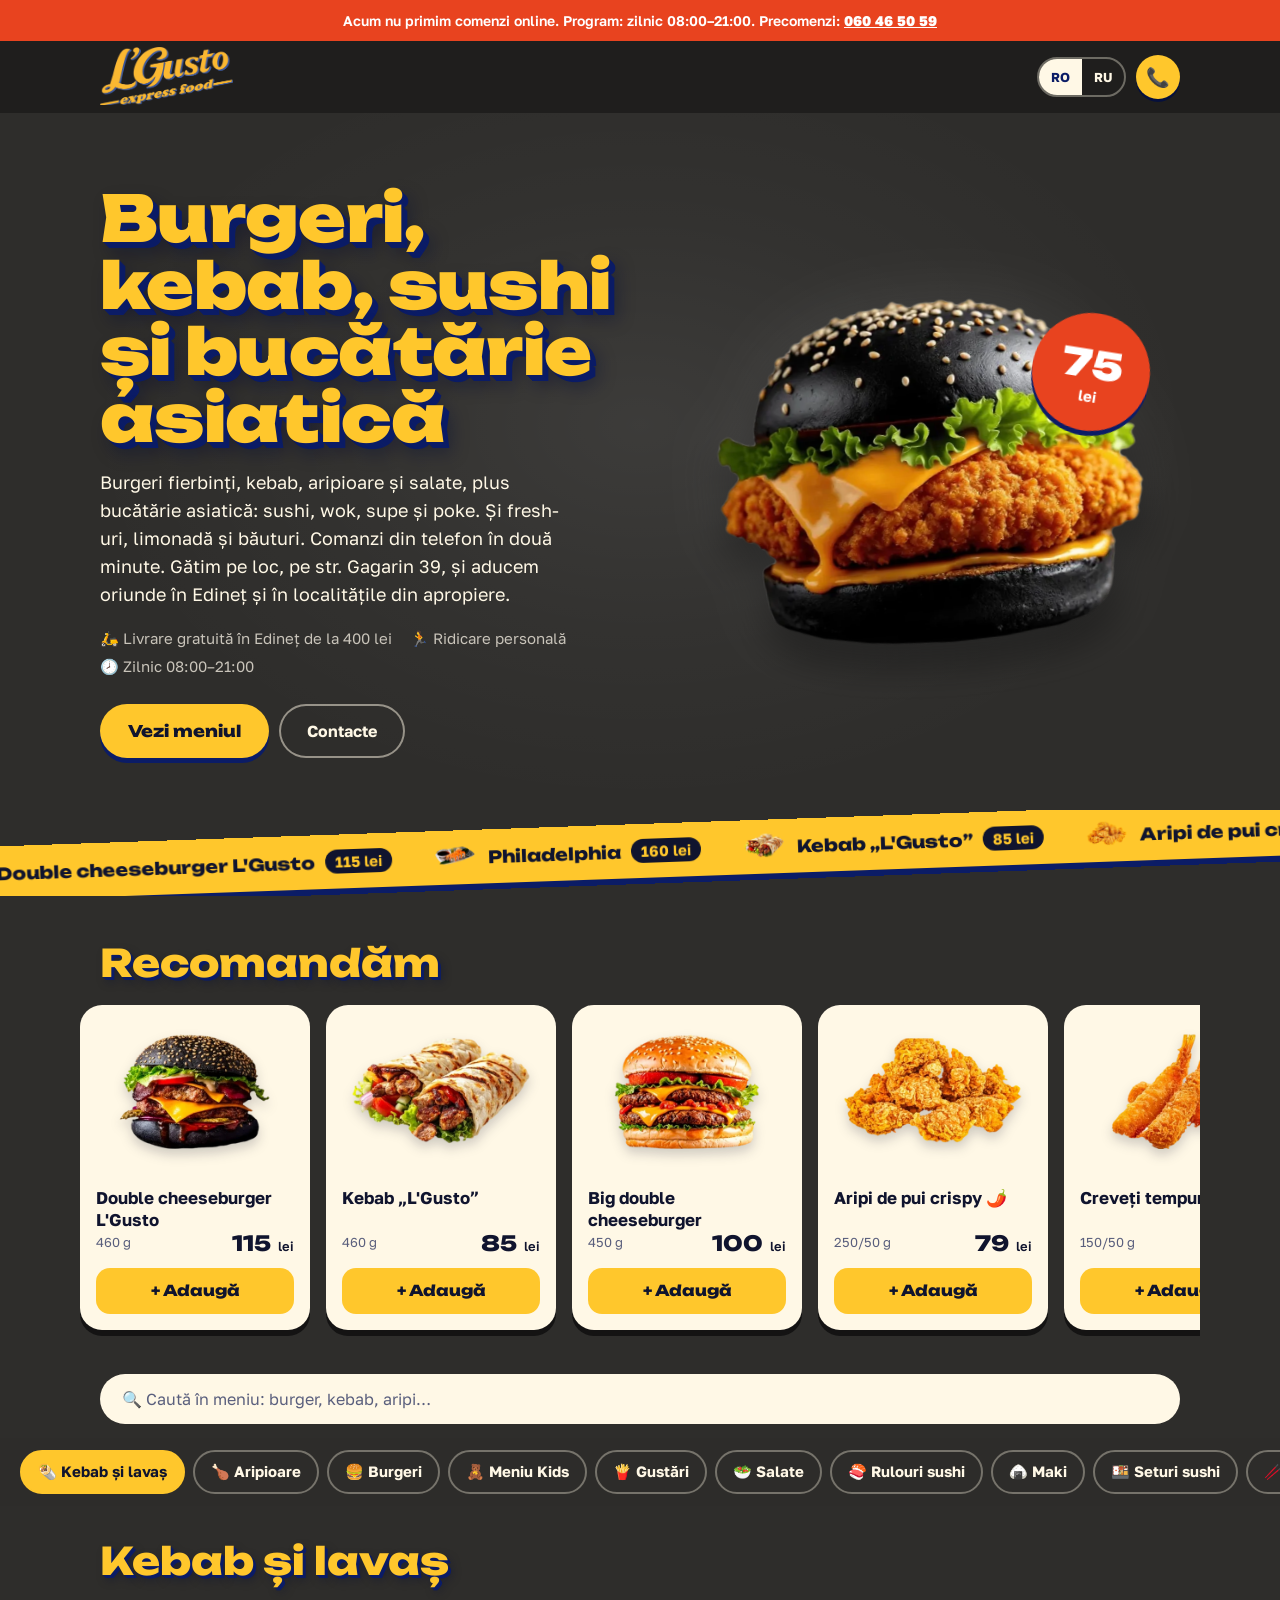
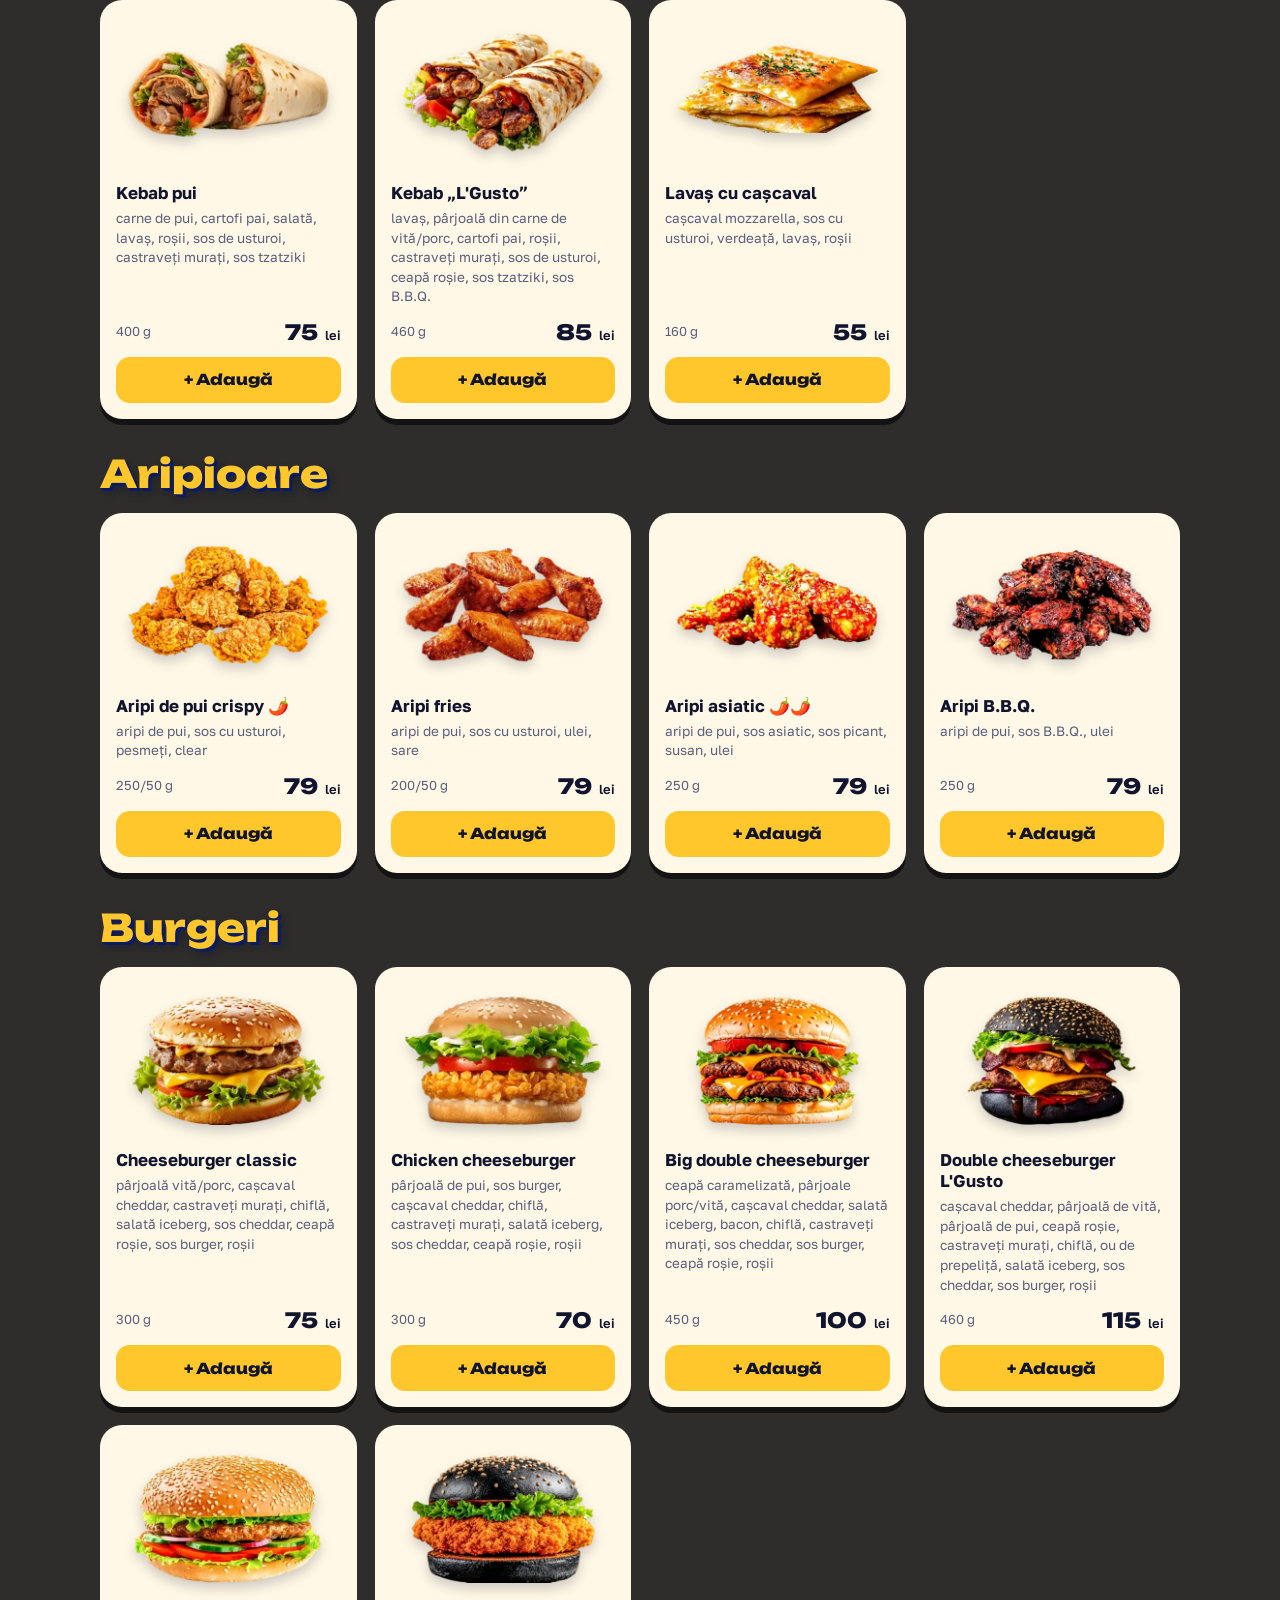
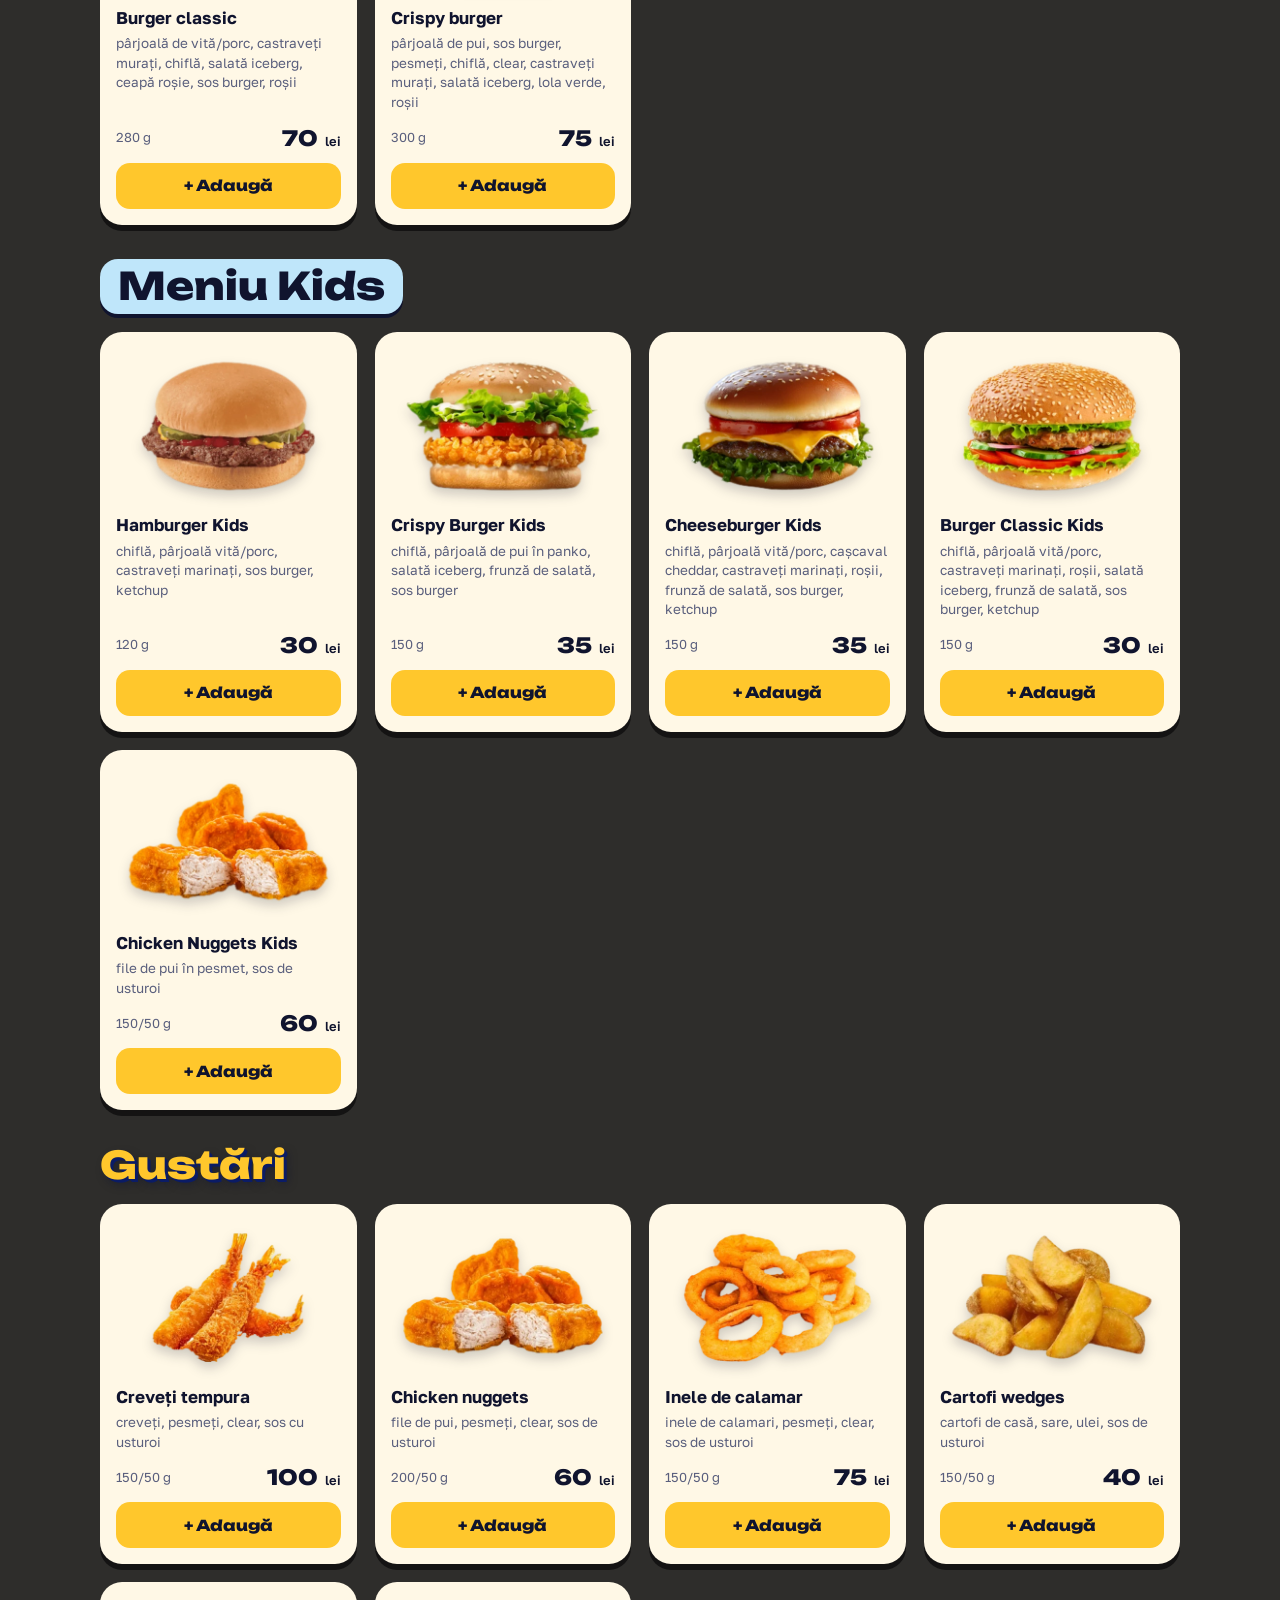
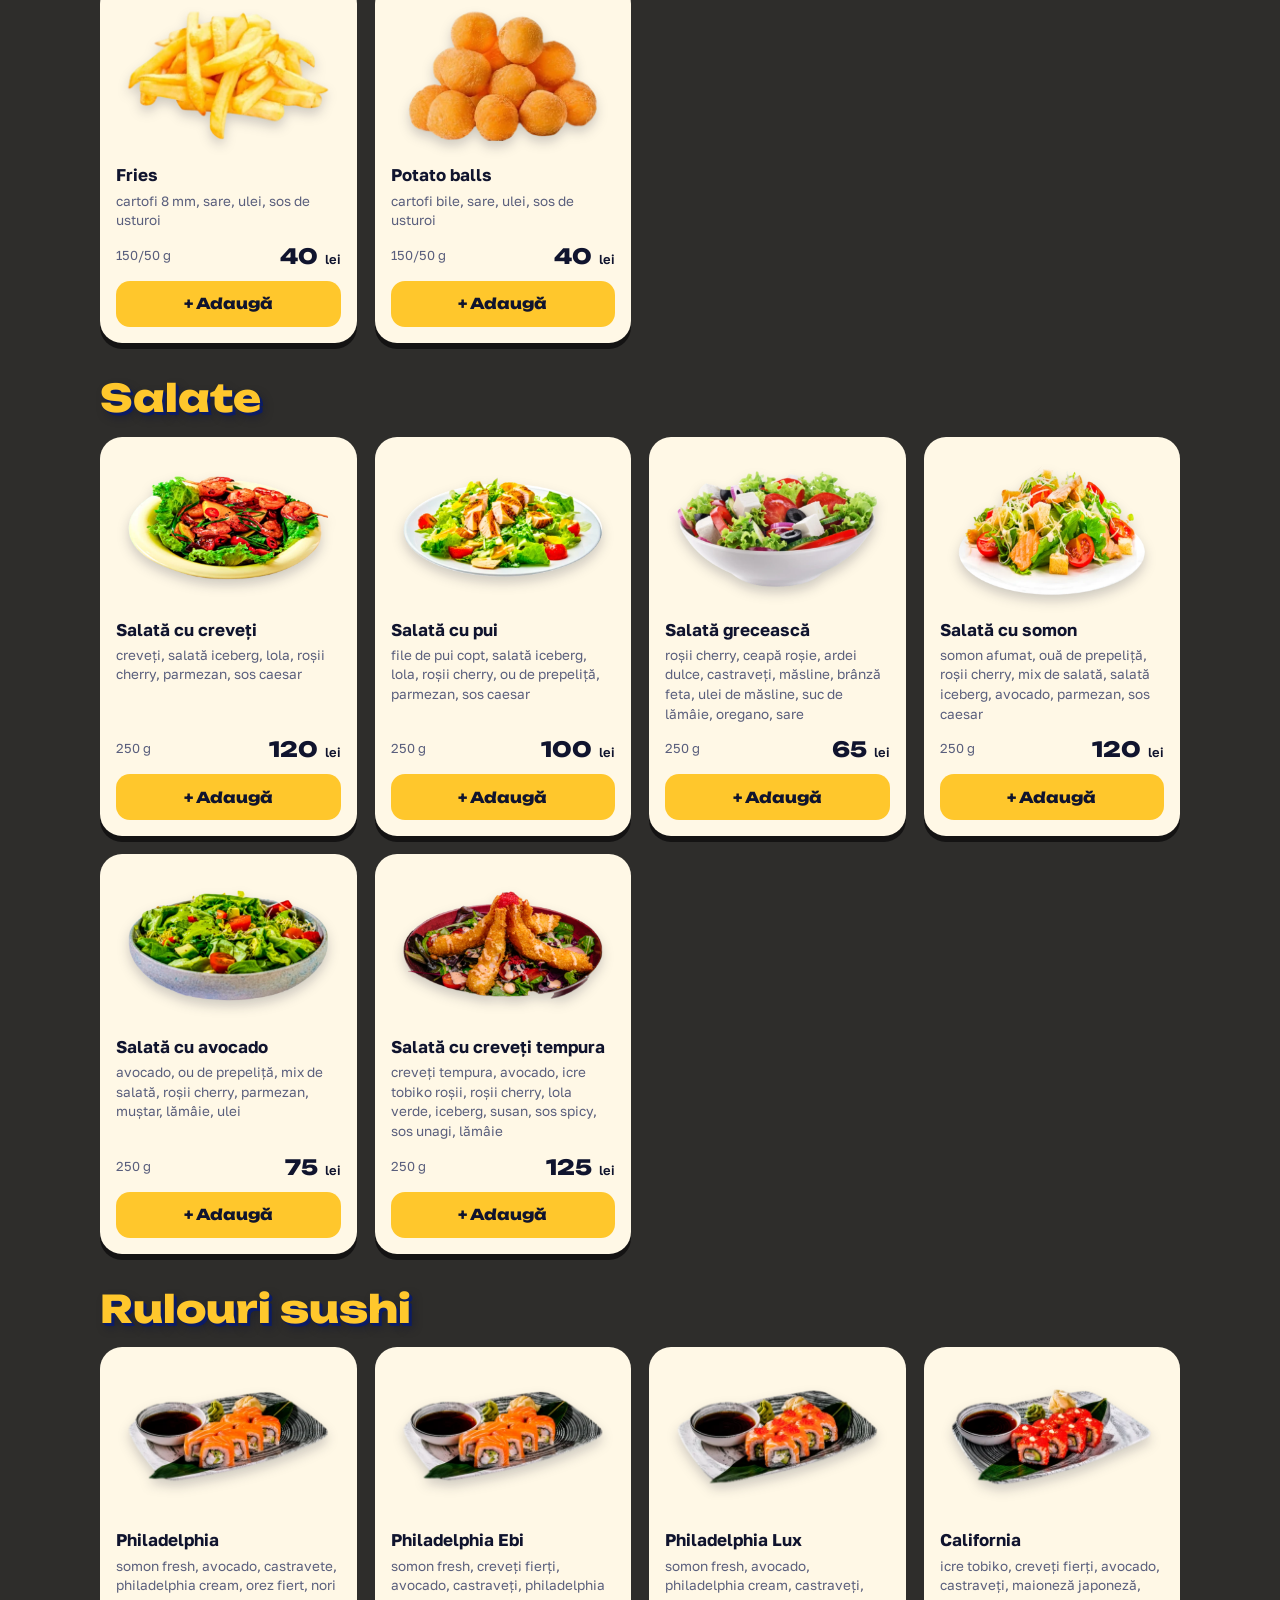
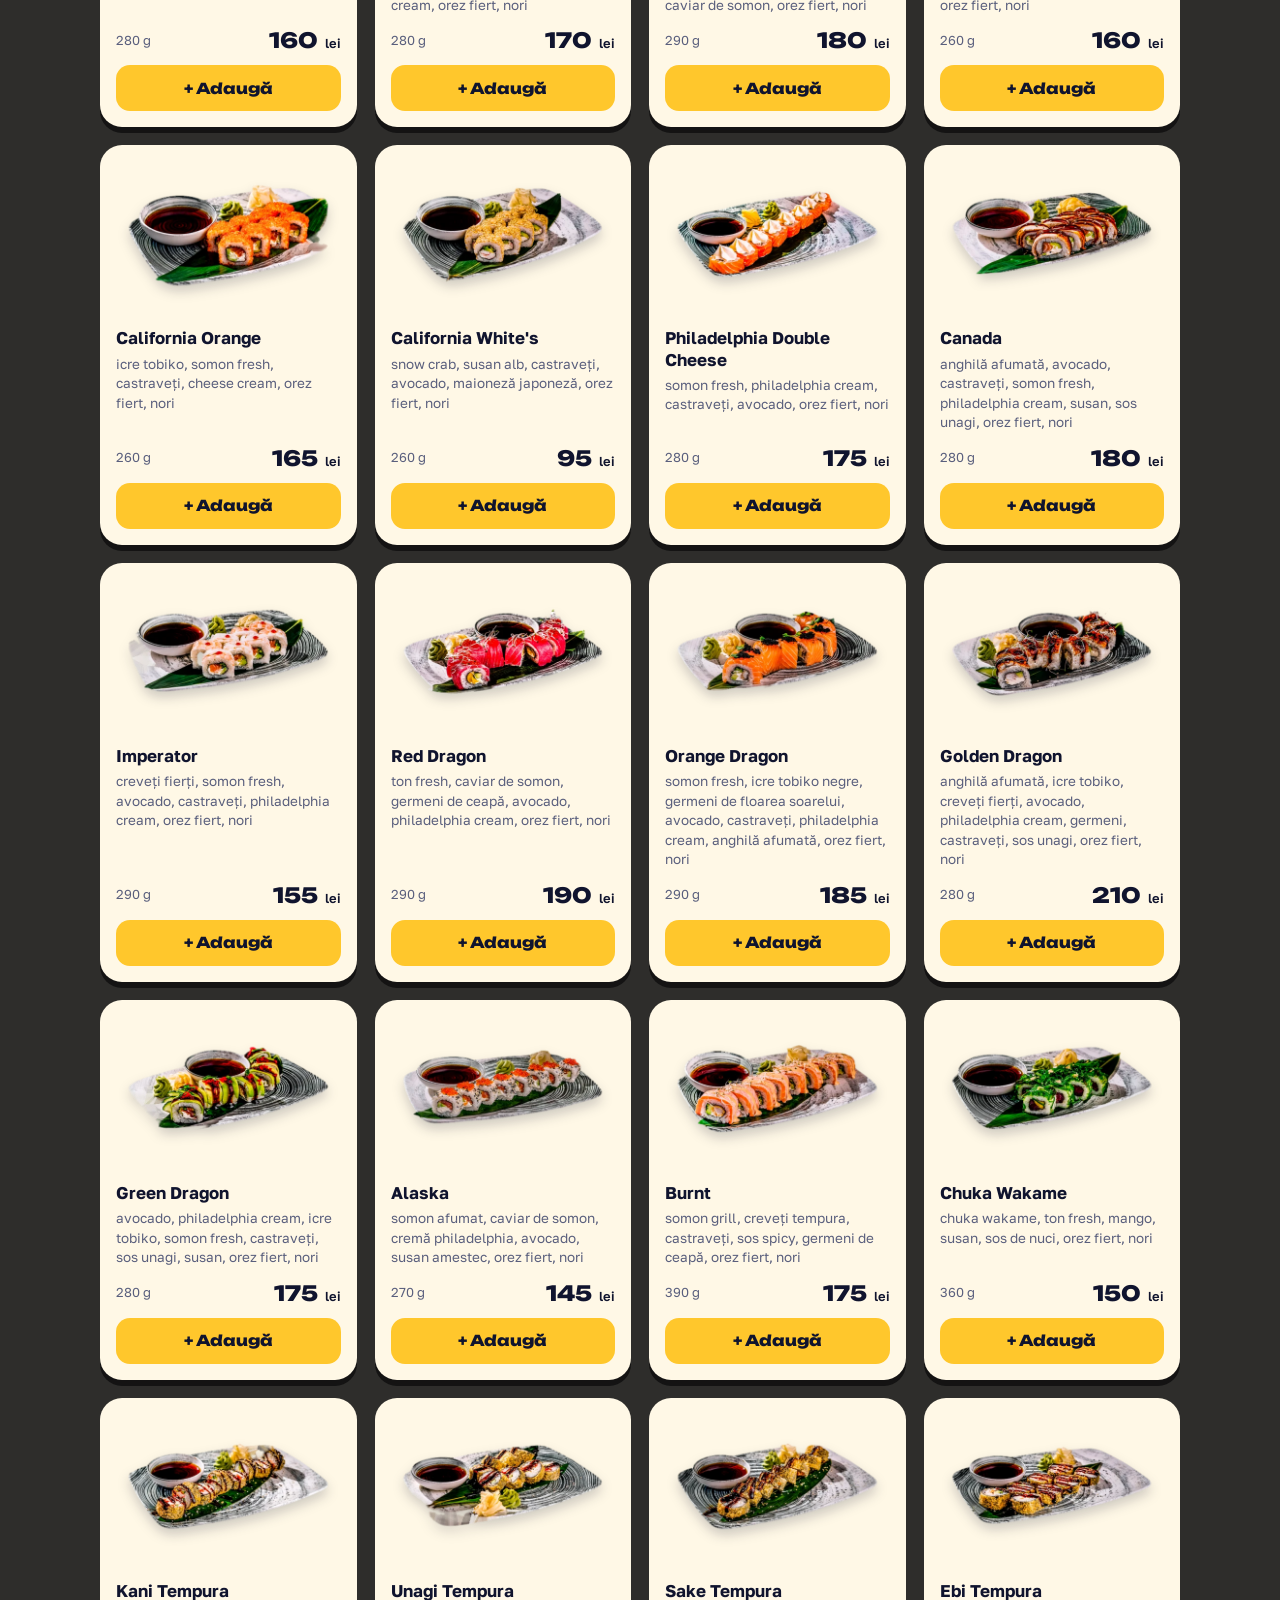
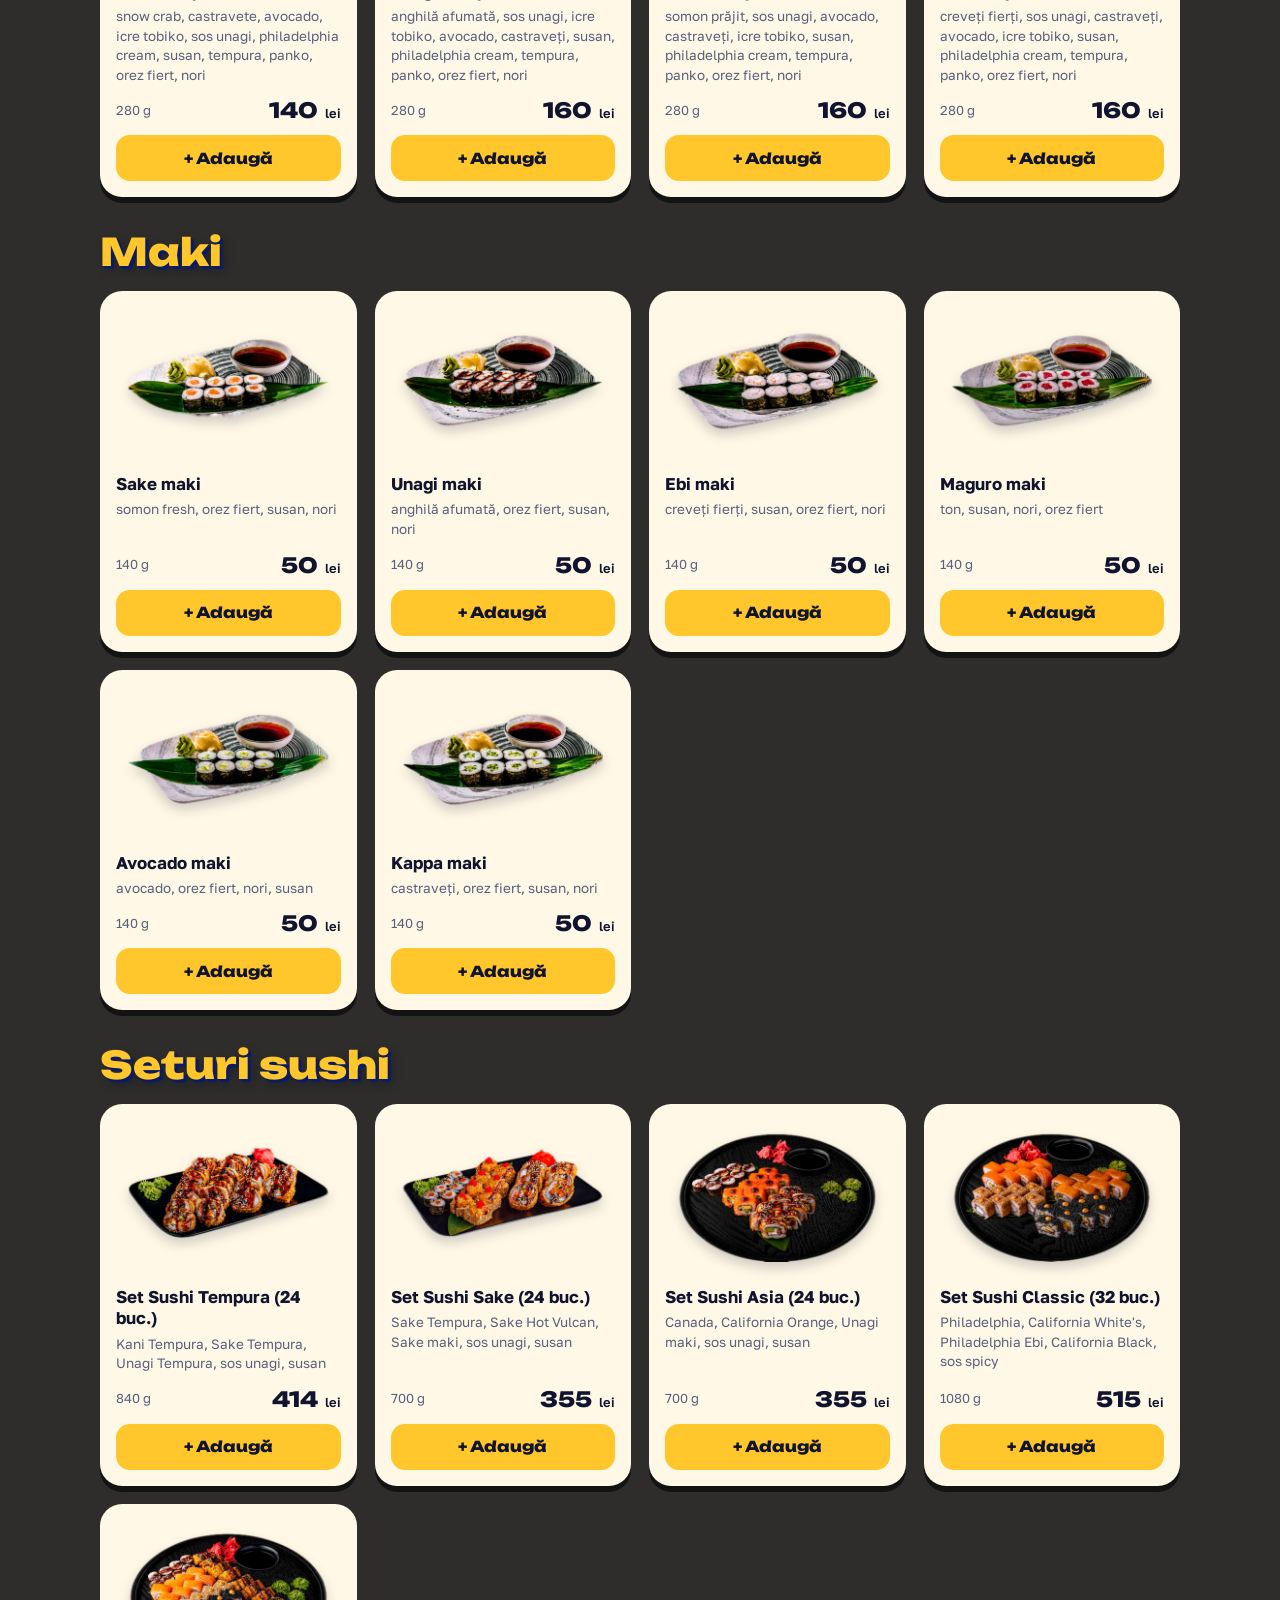
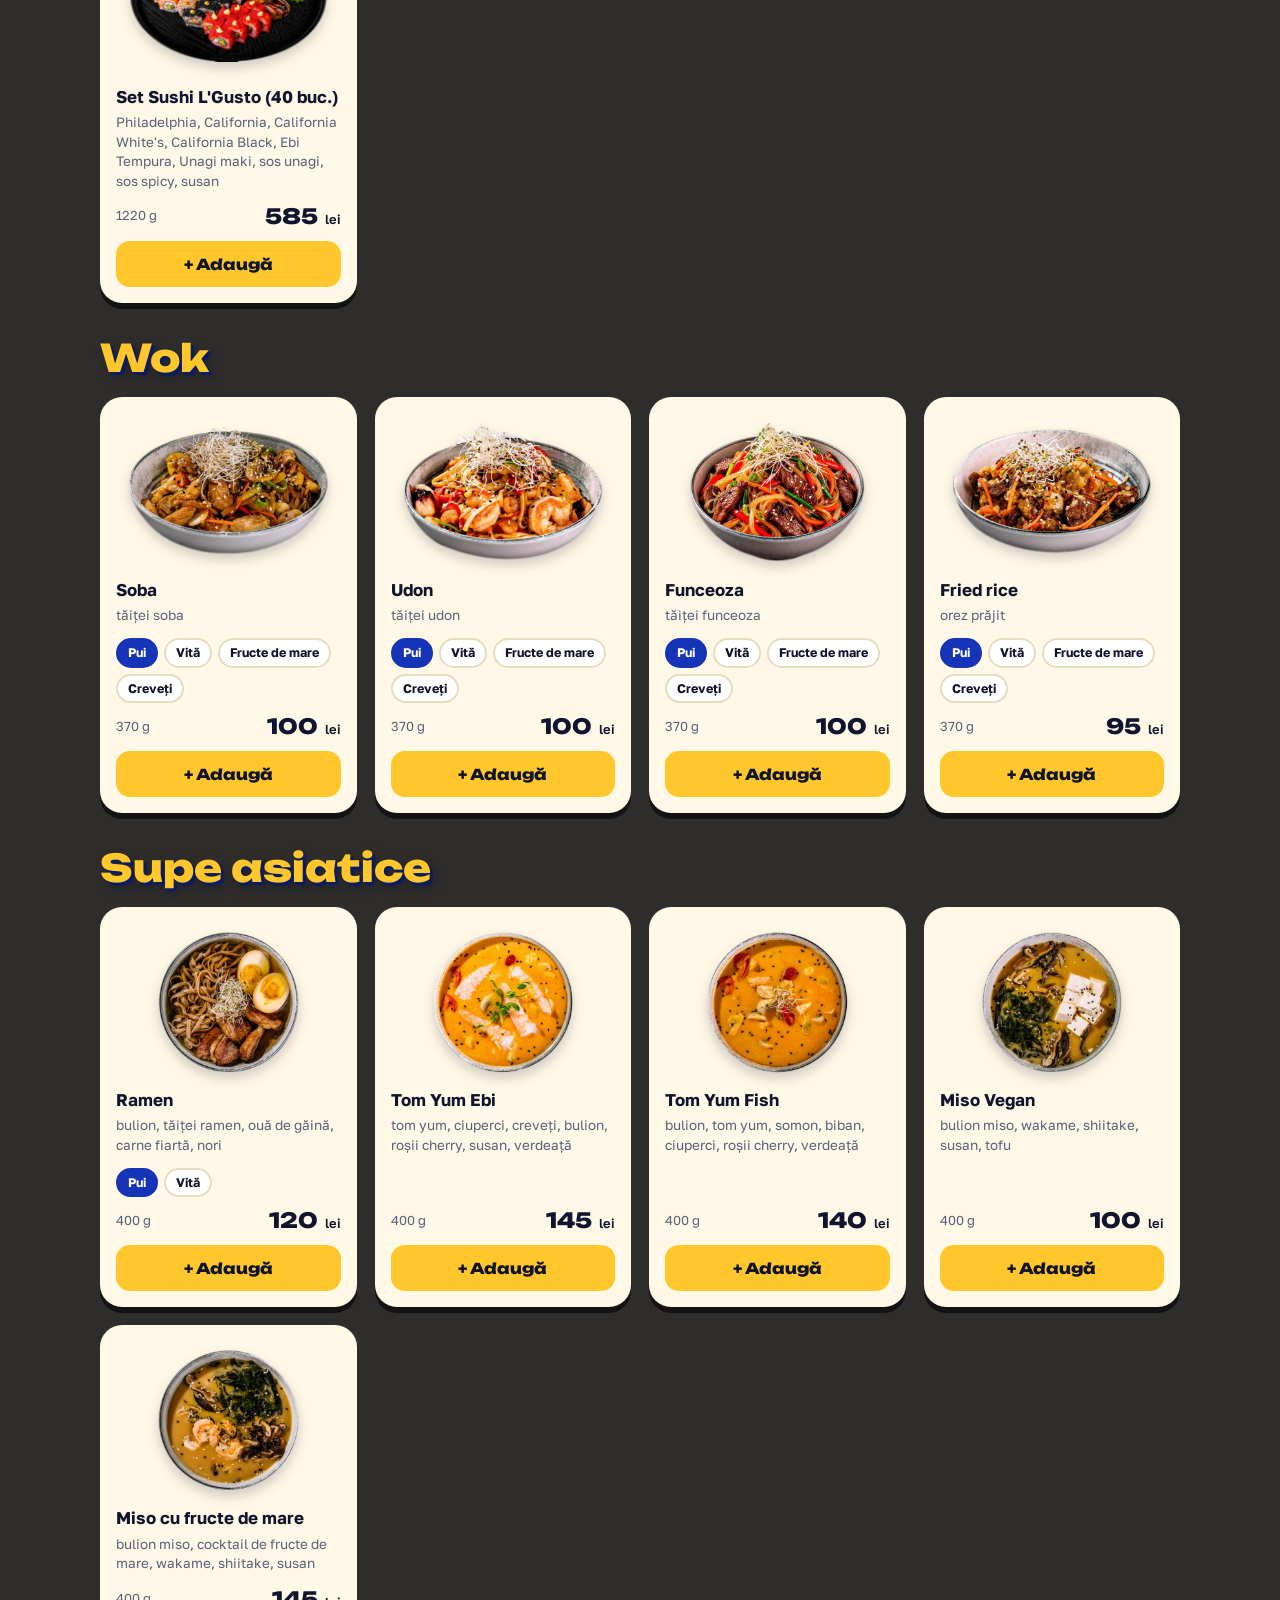
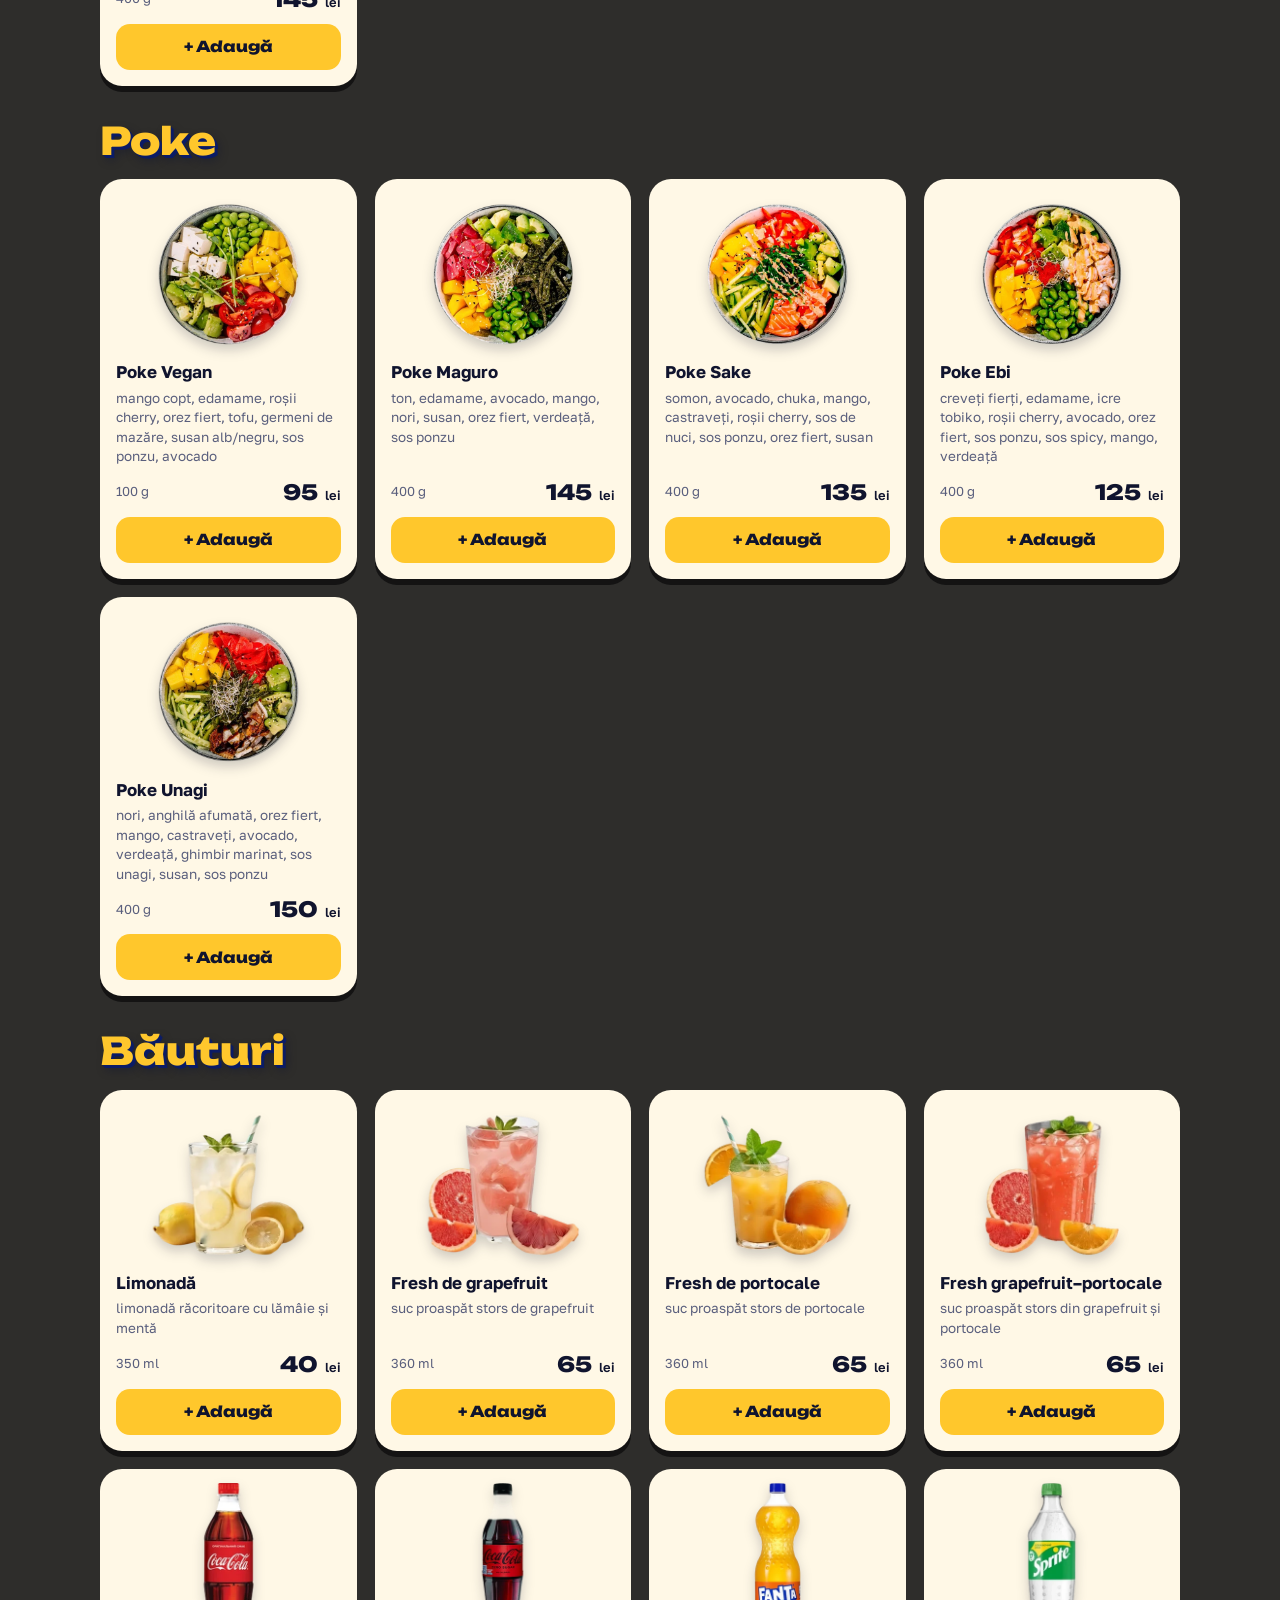
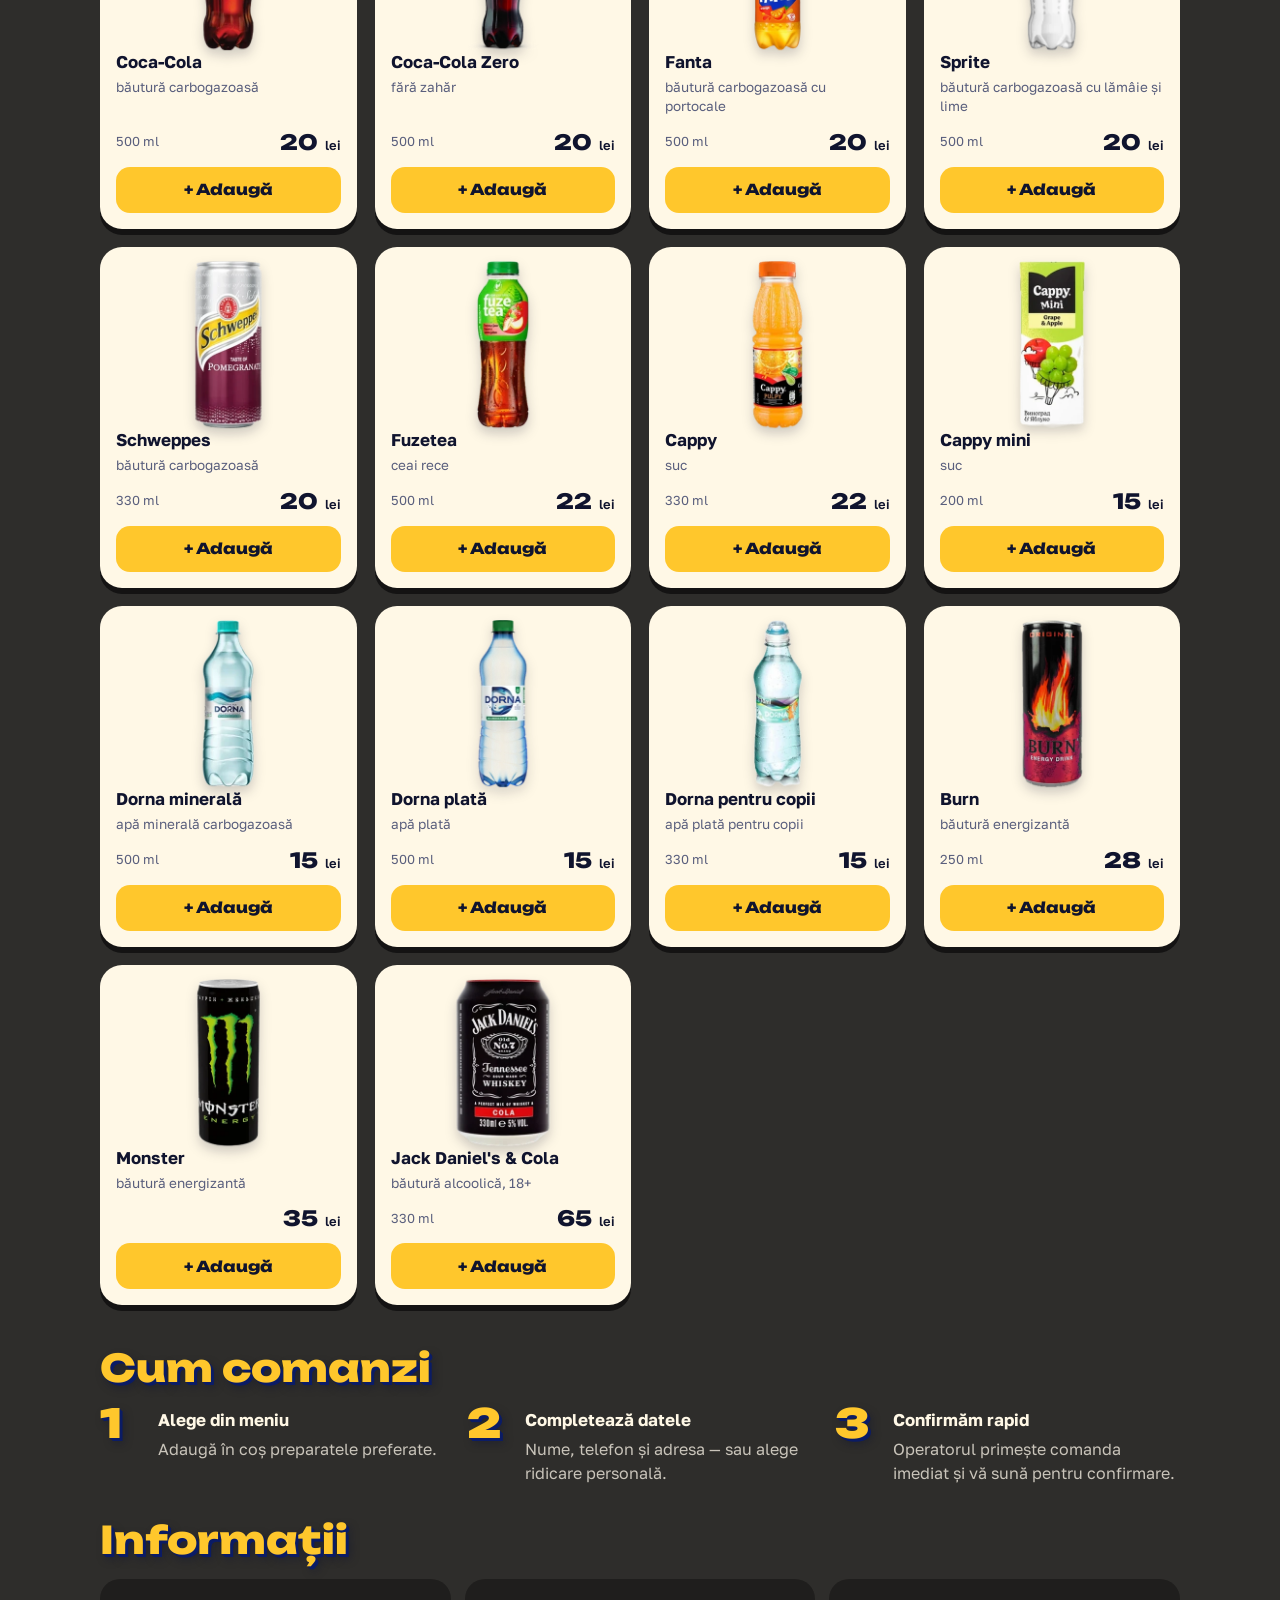
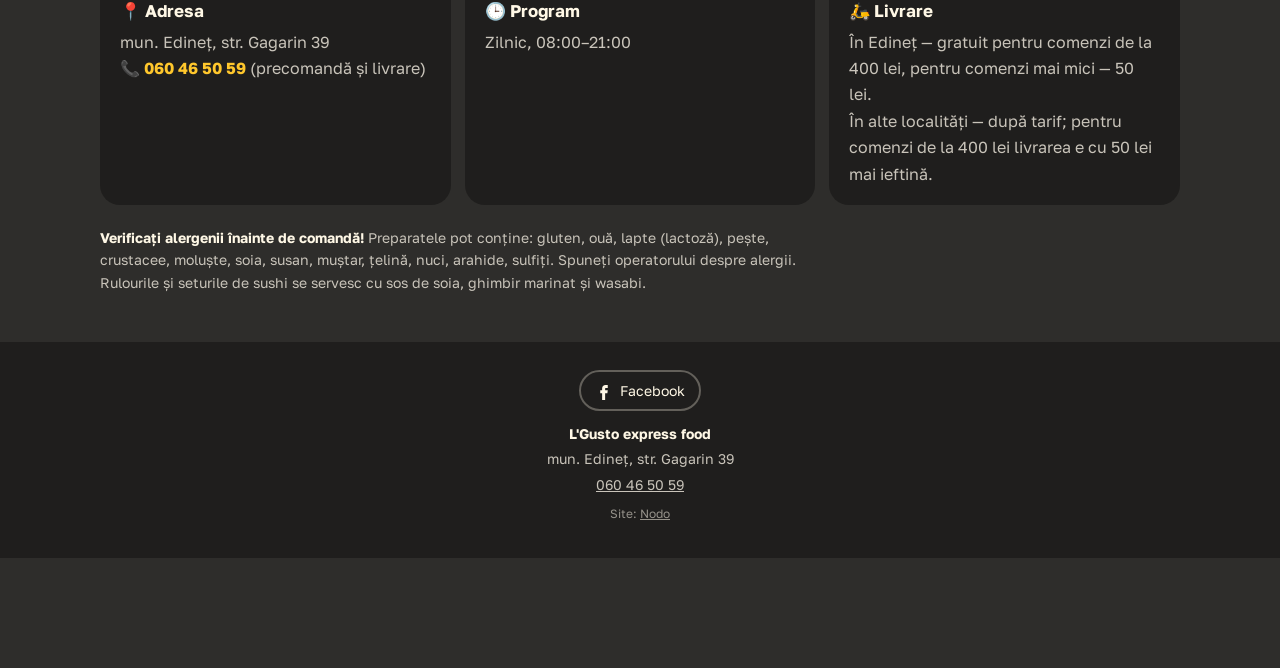
==== commit 6e04dce8: "Delivery to other localities: 50 lei off for orders from 400 lei Co-Authored-By: Claude Opus 5.5 <no" ====
--- a/index.html
+++ b/index.html
@@ -476,7 +476,7 @@
   <div class="info">
     <div id="i1"><b>📍 Adresa</b>mun. Edineț, str. Gagarin 39<br>📞 <a href="tel:+37360465059">060 46 50 59</a> <span style="color:var(--mu)">(precomandă și livrare)</span></div>
     <div id="i2"><b>🕒 Program</b>Zilnic, 08:00–21:00</div>
-    <div id="i3"><b>🛵 Livrare</b>În Edineț — gratuit pentru comenzi de la 400 lei, pentru comenzi mai mici — 50 lei.<br>În alte localități — de la 50 lei, costul exact îl confirmă operatorul.</div>
+    <div id="i3"><b>🛵 Livrare</b>În Edineț — gratuit pentru comenzi de la 400 lei, pentru comenzi mai mici — 50 lei.<br>În alte localități — după tarif; pentru comenzi de la 400 lei livrarea e cu 50 lei mai ieftină.</div>
   </div>
   <div class="note" data-i="alg"><b>Verificați alergenii înainte de comandă!</b> Preparatele pot conține: gluten, ouă, lapte (lactoză), pește, crustacee, moluște, soia, susan, muștar, țelină, nuci, arahide, sulfiți. Spuneți operatorului despre alergii. Rulourile și seturile de sushi se servesc cu sos de soia, ghimbir marinat și wasabi.</div>
 </div>
@@ -492,7 +492,7 @@
 </div>
 
 <noscript><div class="closed show">Pentru comandă online activați JavaScript sau sunați: <a href="tel:+37360465059">060 46 50 59</a></div></noscript>
-<script src="js/config.js?v=80e3cd73"></script>
+<script src="js/config.js?v=53deb30d"></script>
 <script type="module">
 import * as S from "./js/store.js?v=f33407d0";
 const BASE = document.documentElement.dataset.base || "";
@@ -516,10 +516,10 @@
  s3t:'Confirmăm rapid',s3p:'Operatorul primește comanda imediat și vă sună pentru confirmare.',info:'Informații',
  i1:`<b>📍 Adresa</b>${R.address.ro}<br>📞 <a href="tel:${tel}">${R.phone}</a> <span style="color:var(--mu)">(precomandă și livrare)</span>`,
  i2:`<b>🕒 Program</b>Zilnic, ${H}`,
- i3:`<b>🛵 Livrare</b>În ${R.city.ro} — gratuit pentru comenzi de la ${D.city.freeFrom} lei, pentru comenzi mai mici — ${D.city.feeBelow == null ? "cu plată (costul îl confirmă operatorul)" : D.city.feeBelow + " lei"}.<br>În alte localități — de la ${D.other.feeFrom} lei, costul exact îl confirmă operatorul.`,
+ i3:`<b>🛵 Livrare</b>În ${R.city.ro} — gratuit pentru comenzi de la ${D.city.freeFrom} lei, pentru comenzi mai mici — ${D.city.feeBelow == null ? "cu plată (costul îl confirmă operatorul)" : D.city.feeBelow + " lei"}.<br>În alte localități — după tarif; pentru comenzi de la ${D.other.discountFrom} lei livrarea e cu ${D.other.discount} lei mai ieftină.`,
  alg:'<b>Verificați alergenii înainte de comandă!</b> Preparatele pot conține: gluten, ouă, lapte (lactoză), pește, crustacee, moluște, soia, susan, muștar, țelină, nuci, arahide, sulfiți. Spuneți operatorului despre alergii. Rulourile și seturile de sushi se servesc cu sos de soia, ghimbir marinat și wasabi.',
  add:'+ Adaugă',added:'✓ Adăugat',na:'Indisponibil',cart:'Coșul',yours:'Comanda ta',subtotal:'Preparate',total:'Total',deliv:'🛵 Livrare',pick:'🏃 Ridicare',
- zone:'Unde livrăm?',locL:'Localitatea',locFee:(n,f)=>`Livrare în ${n}: ${f} lei.`,payL:'Cum plătiți?',pays:{cash:'💵 Numerar',mia:'📱 MIA',card:'💳 Card'},payH:{mia:'Plata prin MIA la primirea comenzii.',card:'Plata cu cardul la ridicare, în local.'},zCity:`${R.city.ro} (oraș)`,zOther:'Altă localitate',
+ zone:'Unde livrăm?',locL:'Localitatea',locFee:(n,f)=>`Livrare în ${n}: ${f} lei.`,locDisc:(n,f,b)=>`Livrare în ${n}: <s>${b}</s> <b>${f} lei</b> — reducere ${D.other.discount} lei la livrare pentru comenzi de la ${D.other.discountFrom} lei.`,locMore:(x)=>` Mai adăugați ${x} lei și livrarea va fi cu ${D.other.discount} lei mai ieftină.`,payL:'Cum plătiți?',pays:{cash:'💵 Numerar',mia:'📱 MIA',card:'💳 Card'},payH:{mia:'Plata prin MIA la primirea comenzii.',card:'Plata cu cardul la ridicare, în local.'},zCity:`${R.city.ro} (oraș)`,zOther:'Altă localitate',
  needMore:(x)=>`Mai adăugați ${x} lei și livrarea în ${R.city.ro} va fi gratuită. Pentru comenzi sub ${D.city.freeFrom} lei livrarea este ${D.city.feeBelow == null ? "cu plată — costul exact al livrării vi-l va comunica operatorul" : D.city.feeBelow + " lei"}.`,
  freeOk:'Livrare gratuită 🎉',otherFee:`Costul livrării în altă localitate vi-l va comunica operatorul.`,
  cur:'lei',feeLbl:'Livrare',byOp:'o comunică operatorul',plusFee:'livrare',from:'de la',free:'gratuit',pickAddr:`Ridicare: ${R.address.ro}`,
@@ -539,10 +539,10 @@
  s3t:'Быстро подтвердим',s3p:'Оператор сразу получает заказ и перезванивает для подтверждения.',info:'Информация',
  i1:`<b>📍 Адрес</b>${R.address.ru}<br>📞 <a href="tel:${tel}">${R.phone}</a> <span style="color:var(--mu)">(предзаказ и доставка)</span>`,
  i2:`<b>🕒 Часы работы</b>Ежедневно, ${H}`,
- i3:`<b>🛵 Доставка</b>По городу ${R.city.ru} — бесплатно при заказе от ${D.city.freeFrom} лей, на меньшую сумму — ${D.city.feeBelow == null ? "платно (стоимость подтвердит оператор)" : D.city.feeBelow + " лей"}.<br>В другие сёла — от ${D.other.feeFrom} лей, точную стоимость подтвердит оператор.`,
+ i3:`<b>🛵 Доставка</b>По городу ${R.city.ru} — бесплатно при заказе от ${D.city.freeFrom} лей, на меньшую сумму — ${D.city.feeBelow == null ? "платно (стоимость подтвердит оператор)" : D.city.feeBelow + " лей"}.<br>В другие сёла — по тарифу; при заказе от ${D.other.discountFrom} лей доставка на ${D.other.discount} лей дешевле.`,
  alg:'<b>Проверьте аллергены перед заказом!</b> Блюда могут содержать: глютен, яйца, молоко (лактозу), рыбу, ракообразных, моллюсков, сою, кунжут, горчицу, сельдерей, орехи, арахис, сульфиты. Сообщите оператору об аллергии. Роллы и сеты суши подаются с соевым соусом, маринованным имбирём и васаби.',
  add:'+ В корзину',added:'✓ Добавлено',na:'Нет в наличии',cart:'Корзина',yours:'Ваш заказ',subtotal:'Блюда',total:'Итого',deliv:'🛵 Доставка',pick:'🏃 Самовывоз',
- zone:'Куда доставить?',locL:'Населённый пункт',locFee:(n,f)=>`Доставка в ${n}: ${f} лей.`,payL:'Как оплатите?',pays:{cash:'💵 Наличные',mia:'📱 MIA',card:'💳 Карта'},payH:{mia:'Оплата через MIA при получении заказа.',card:'Оплата картой при получении, в заведении.'},zCity:`${R.city.ru} (город)`,zOther:'Другой населённый пункт',
+ zone:'Куда доставить?',locL:'Населённый пункт',locFee:(n,f)=>`Доставка в ${n}: ${f} лей.`,locDisc:(n,f,b)=>`Доставка в ${n}: <s>${b}</s> <b>${f} лей</b> — скидка ${D.other.discount} лей на доставку при заказе от ${D.other.discountFrom} лей.`,locMore:(x)=>` Добавьте ещё ${x} лей — и доставка будет на ${D.other.discount} лей дешевле.`,payL:'Как оплатите?',pays:{cash:'💵 Наличные',mia:'📱 MIA',card:'💳 Карта'},payH:{mia:'Оплата через MIA при получении заказа.',card:'Оплата картой при получении, в заведении.'},zCity:`${R.city.ru} (город)`,zOther:'Другой населённый пункт',
  needMore:(x)=>`Добавьте ещё ${x} лей — и доставка по городу будет бесплатной. Для заказов до ${D.city.freeFrom} лей доставка ${D.city.feeBelow == null ? "платная — точную стоимость доставки сообщит оператор" : "стоит " + D.city.feeBelow + " лей"}.`,
  freeOk:'Бесплатная доставка 🎉',otherFee:`Стоимость доставки в другой населённый пункт сообщит оператор.`,
  cur:'лей',feeLbl:'Доставка',byOp:'сообщит оператор',plusFee:'доставка',from:'от',free:'бесплатно',pickAddr:`Самовывоз: ${R.address.ru}`,
@@ -685,7 +685,9 @@
 const count = () => Object.values(cart).reduce((a, b) => a + b, 0);
 const LOCS = (D.localities || []), LOCBY = Object.fromEntries(LOCS.map((x) => [x.id, x]));
 const locName = (x) => x ? (L === "ru" ? x.ru : x.ro) : (L === "ru" ? R.city.ru : R.city.ro);
-function fee() { if (mode !== "delivery") return 0; if (zone === "other") return (LOCBY[loc] || {}).fee || 0; return sub() >= D.city.freeFrom ? 0 : (D.city.feeBelow || 0); }
+const locBase = () => (LOCBY[loc] || {}).fee || 0;
+const locDisc = () => (D.other.discountFrom && sub() >= D.other.discountFrom ? Math.min(locBase(), D.other.discount || 0) : 0);
+function fee() { if (mode !== "delivery") return 0; if (zone === "other") return locBase() - locDisc(); return sub() >= D.city.freeFrom ? 0 : (D.city.feeBelow || 0); }
 const feeOpen = () => mode === "delivery" && zone === "city" && sub() < D.city.freeFrom && D.city.feeBelow == null;
 function upd() { const c = count(); $("cartbtn").style.display = c ? "block" : "none"; $("cartbtn").textContent = `${t("cart")} (${c}): ${sub()} ${t("cur")}`; updLast(); }
 /* ---------- соусы и добавки ---------- */
@@ -748,7 +750,7 @@
   const unavailable = Object.keys(cart).some((k) => !avail(k));
   let hint = "";
   if (mode === "delivery" && zone === "city") hint = needMore ? `<div class="hint">${t("needMore")(D.city.freeFrom - s)}</div>` : `<div class="hint ok">${t("freeOk")}</div>`;
-  if (mode === "delivery" && zone === "other") hint = `<div class="hint">${t("locFee")(locName(LOCBY[loc]), f)}</div>`;
+  if (mode === "delivery" && zone === "other") hint = `<div class="hint">${locDisc() ? t("locDisc")(locName(LOCBY[loc]), f, locBase()) : t("locFee")(locName(LOCBY[loc]), f) + (D.other.discountFrom && locBase() ? t("locMore")(D.other.discountFrom - s) : "")}</div>`;
   if (mode === "pickup") hint = `<div class="hint ok">📍 ${t("pickAddr")}</div>`;
   const totalTxt = feeOpen() ? `${s + f} ${t("cur")} + ${t("plusFee")}` : `${s + f} ${t("cur")}`;
   const block = !canOrder() || unavailable || sending;
@@ -834,7 +836,7 @@
     $("sheet").innerHTML = `<div class="ok"><div class="em">${o.status === "cancelled" ? "⚠️" : "✅"}</div><h3>${t("thanks")}, ${esc(o.name)}!</h3><p>${t("got")(o.num)}</p>
     ${o.status === "cancelled" ? `<div class="cancelled">${t("cancelled")}<a href="tel:${tel}" style="color:inherit;font-weight:800">${R.phone}</a></div>` : steps(o)}
     ${o.status === "new" ? `<p class="mini">${t("callSoon")}</p>` : ""}
-    <div class="mini" style="text-align:left">${(o.items || []).map((i) => `${i.q} × ${esc(i.n)}`).join("<br>")}<br><b style="color:var(--ink)">${t("total")}: ${o.total} ${t("cur")}${o.zone === "other" && !o.deliveryFee ? " + " + t("plusFee") : ""}${o.zone === "city" && o.subtotal < D.city.freeFrom && D.city.feeBelow == null ? " + " + t("feeLbl").toLowerCase() : ""}</b></div>
+    <div class="mini" style="text-align:left">${(o.items || []).map((i) => `${i.q} × ${esc(i.n)}`).join("<br>")}<br><b style="color:var(--ink)">${t("total")}: ${o.total} ${t("cur")}${o.zone === "other" && !o.deliveryFee && !o.loc ? " + " + t("plusFee") : ""}${o.zone === "city" && o.subtotal < D.city.freeFrom && D.city.feeBelow == null ? " + " + t("feeLbl").toLowerCase() : ""}</b></div>
     <div class="mini">${t("questions")}<a href="tel:${tel}">${R.phone}</a></div>
     <button class="big" onclick="closeAll()">${t("close")}</button></div>`;
   };
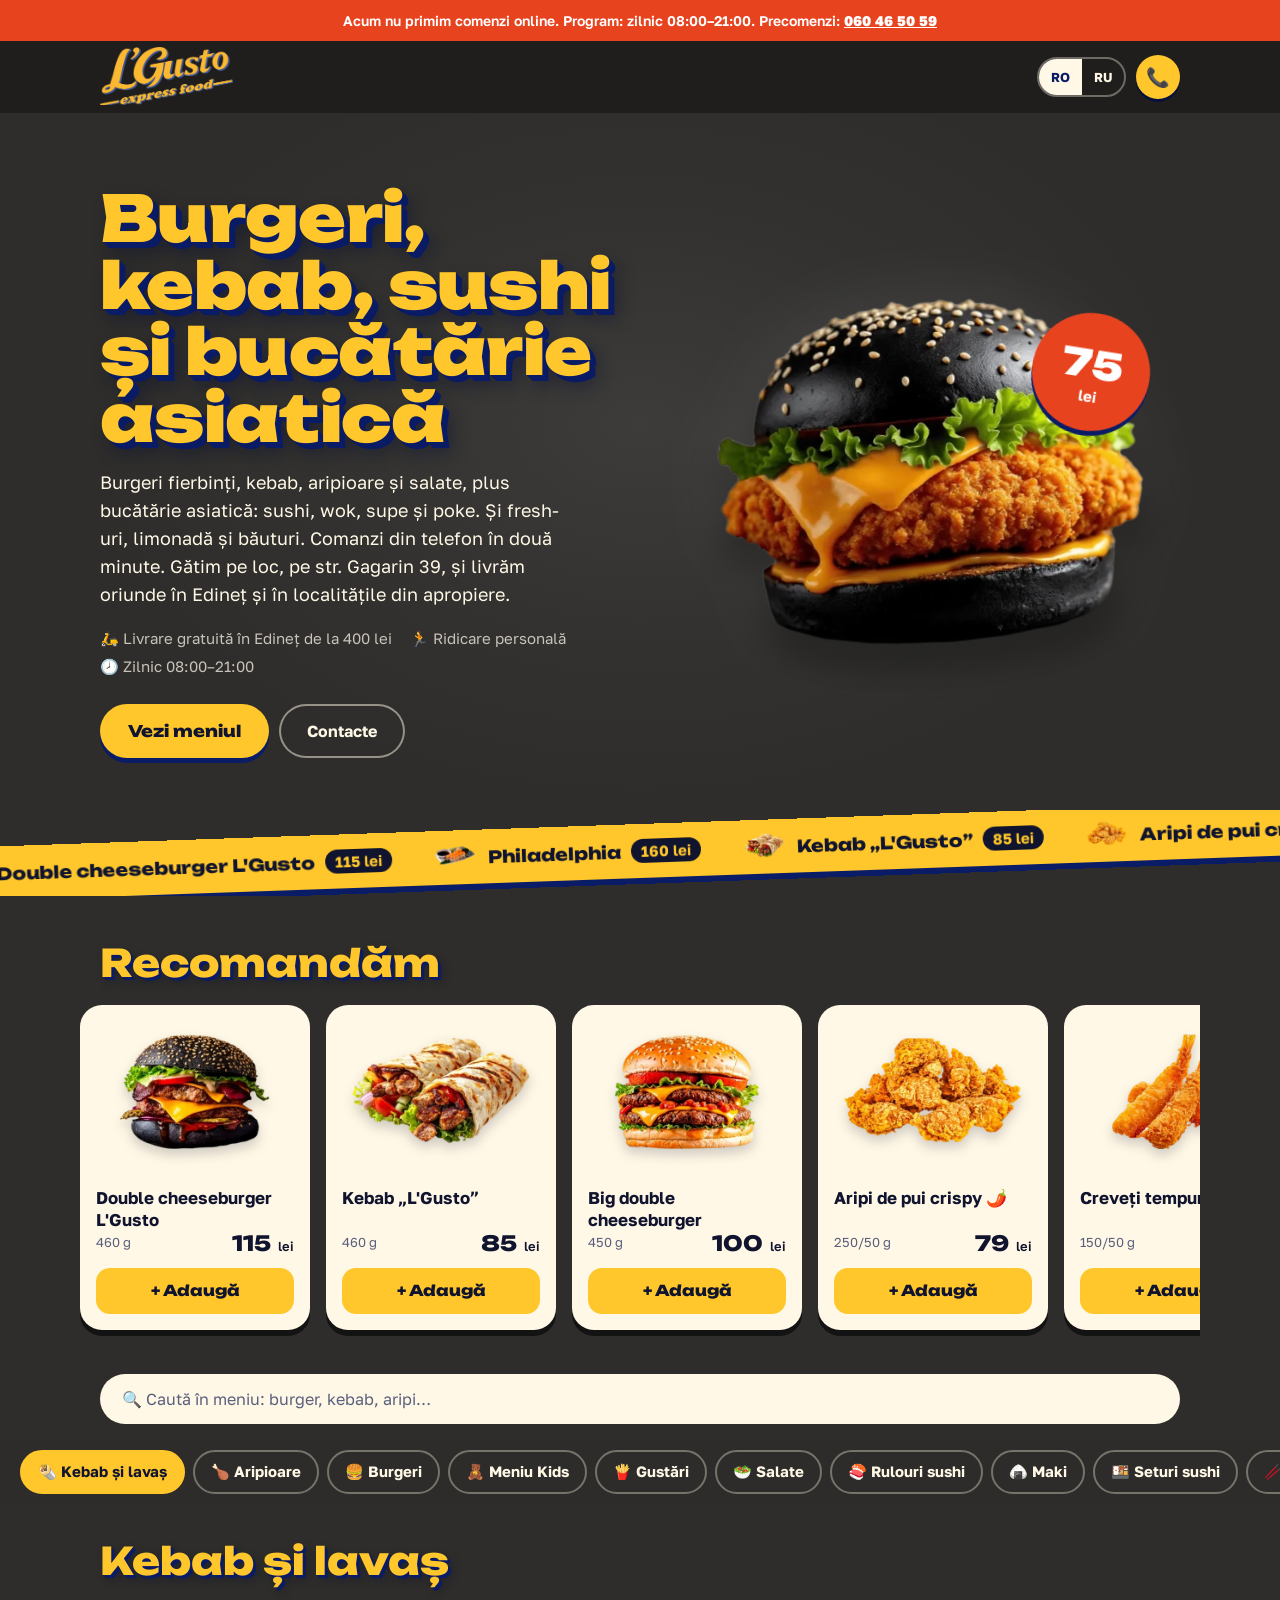
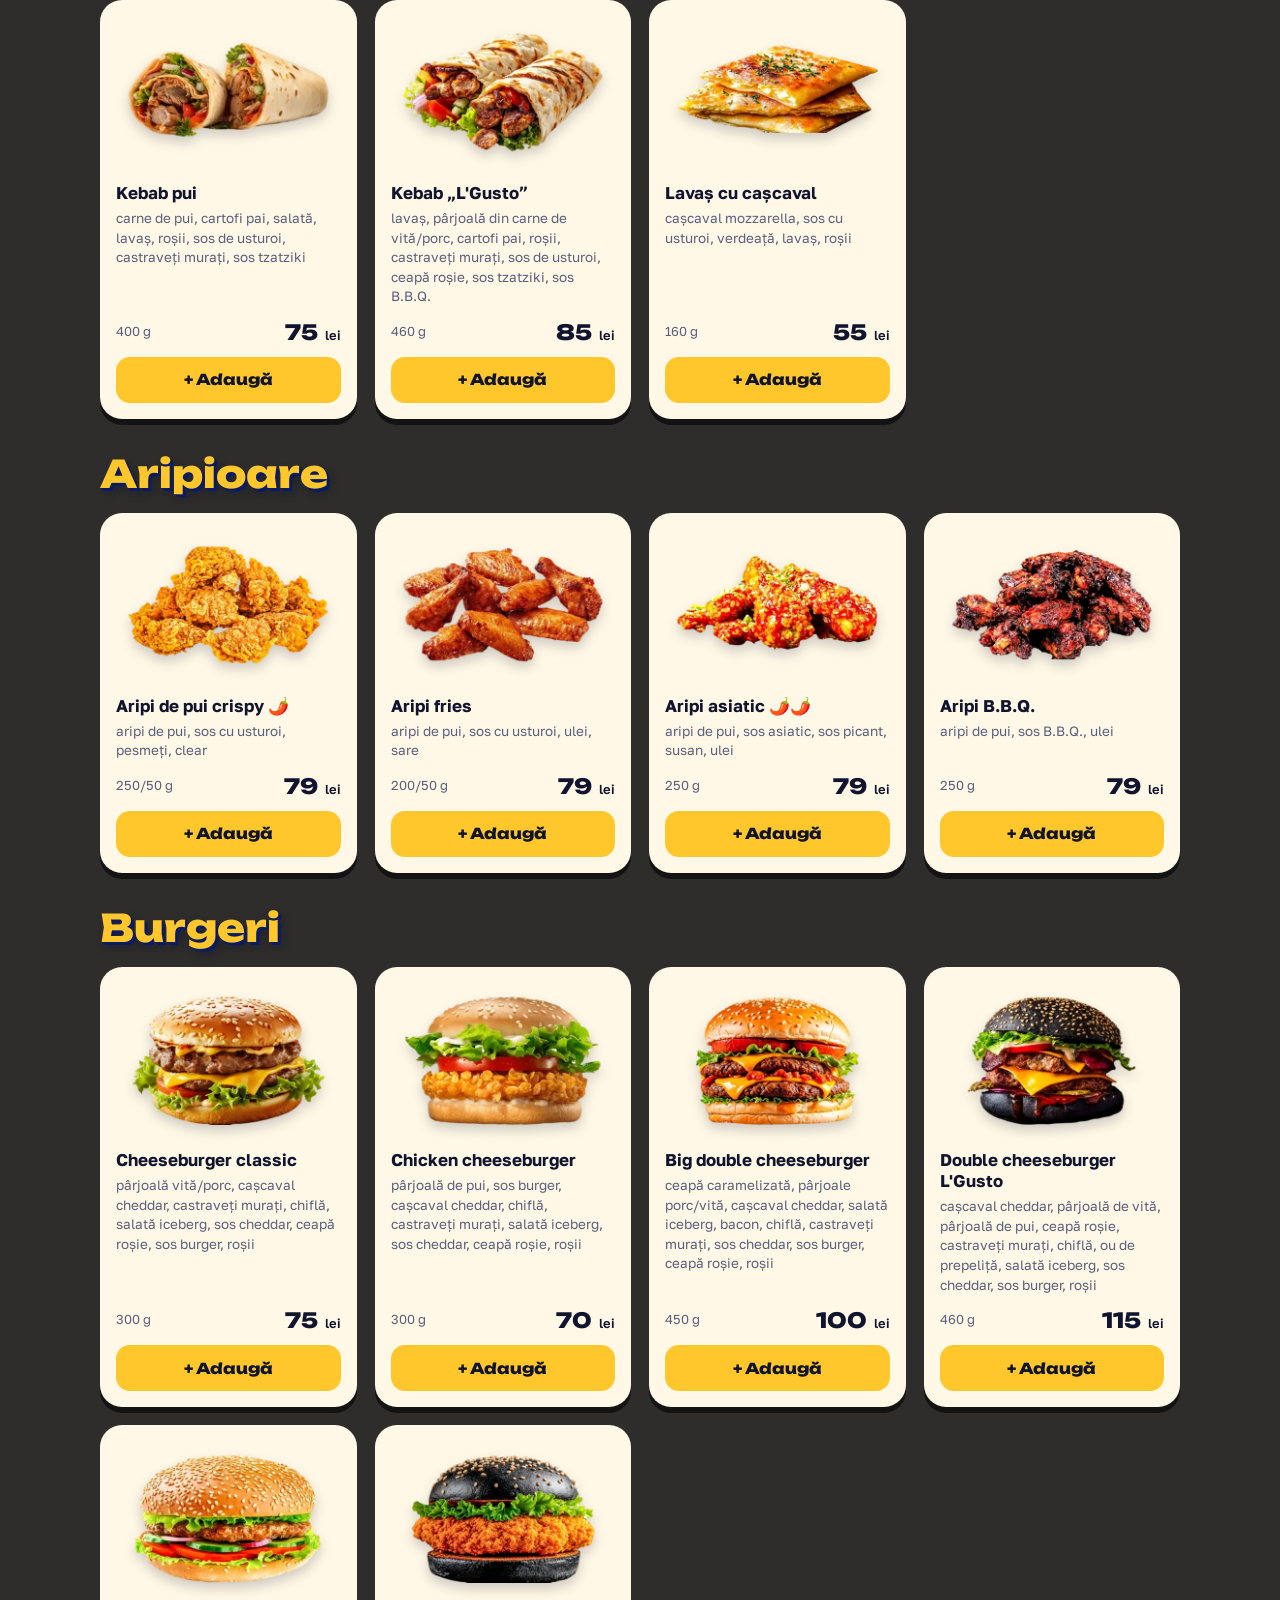
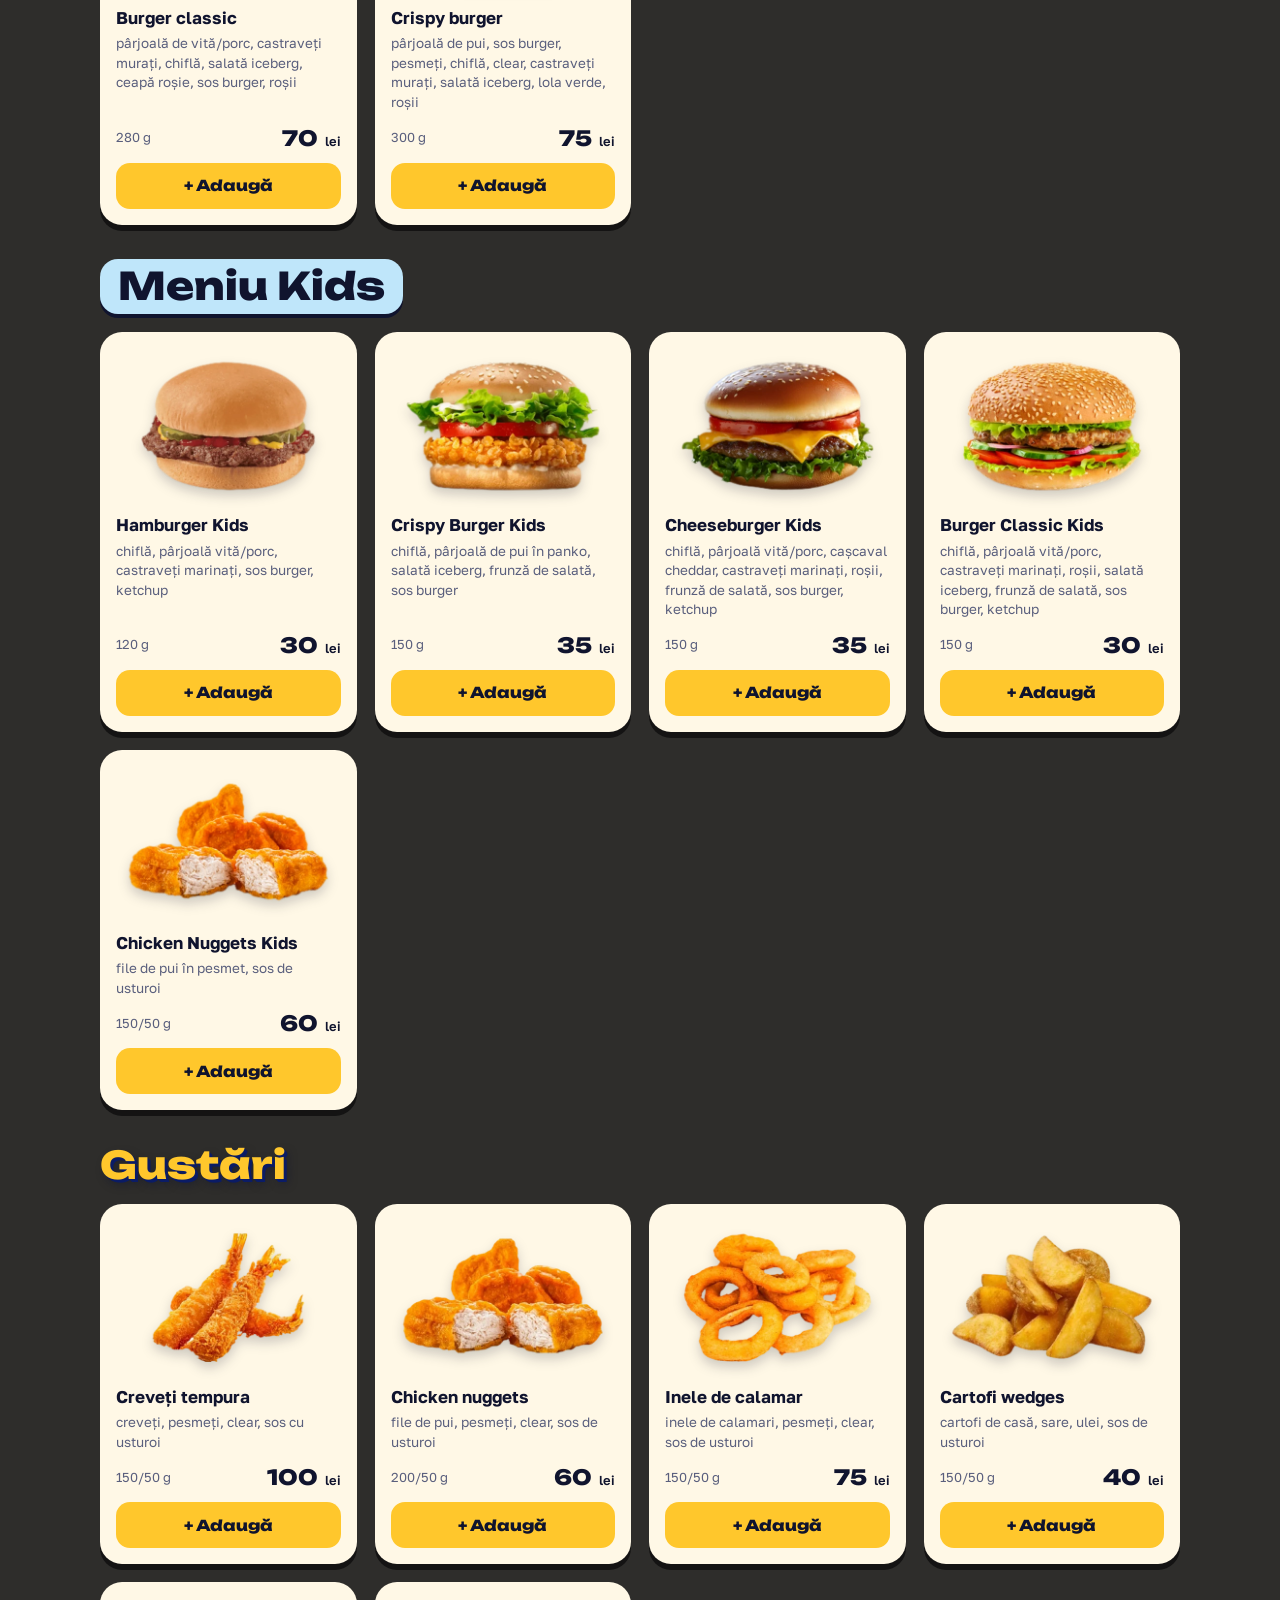
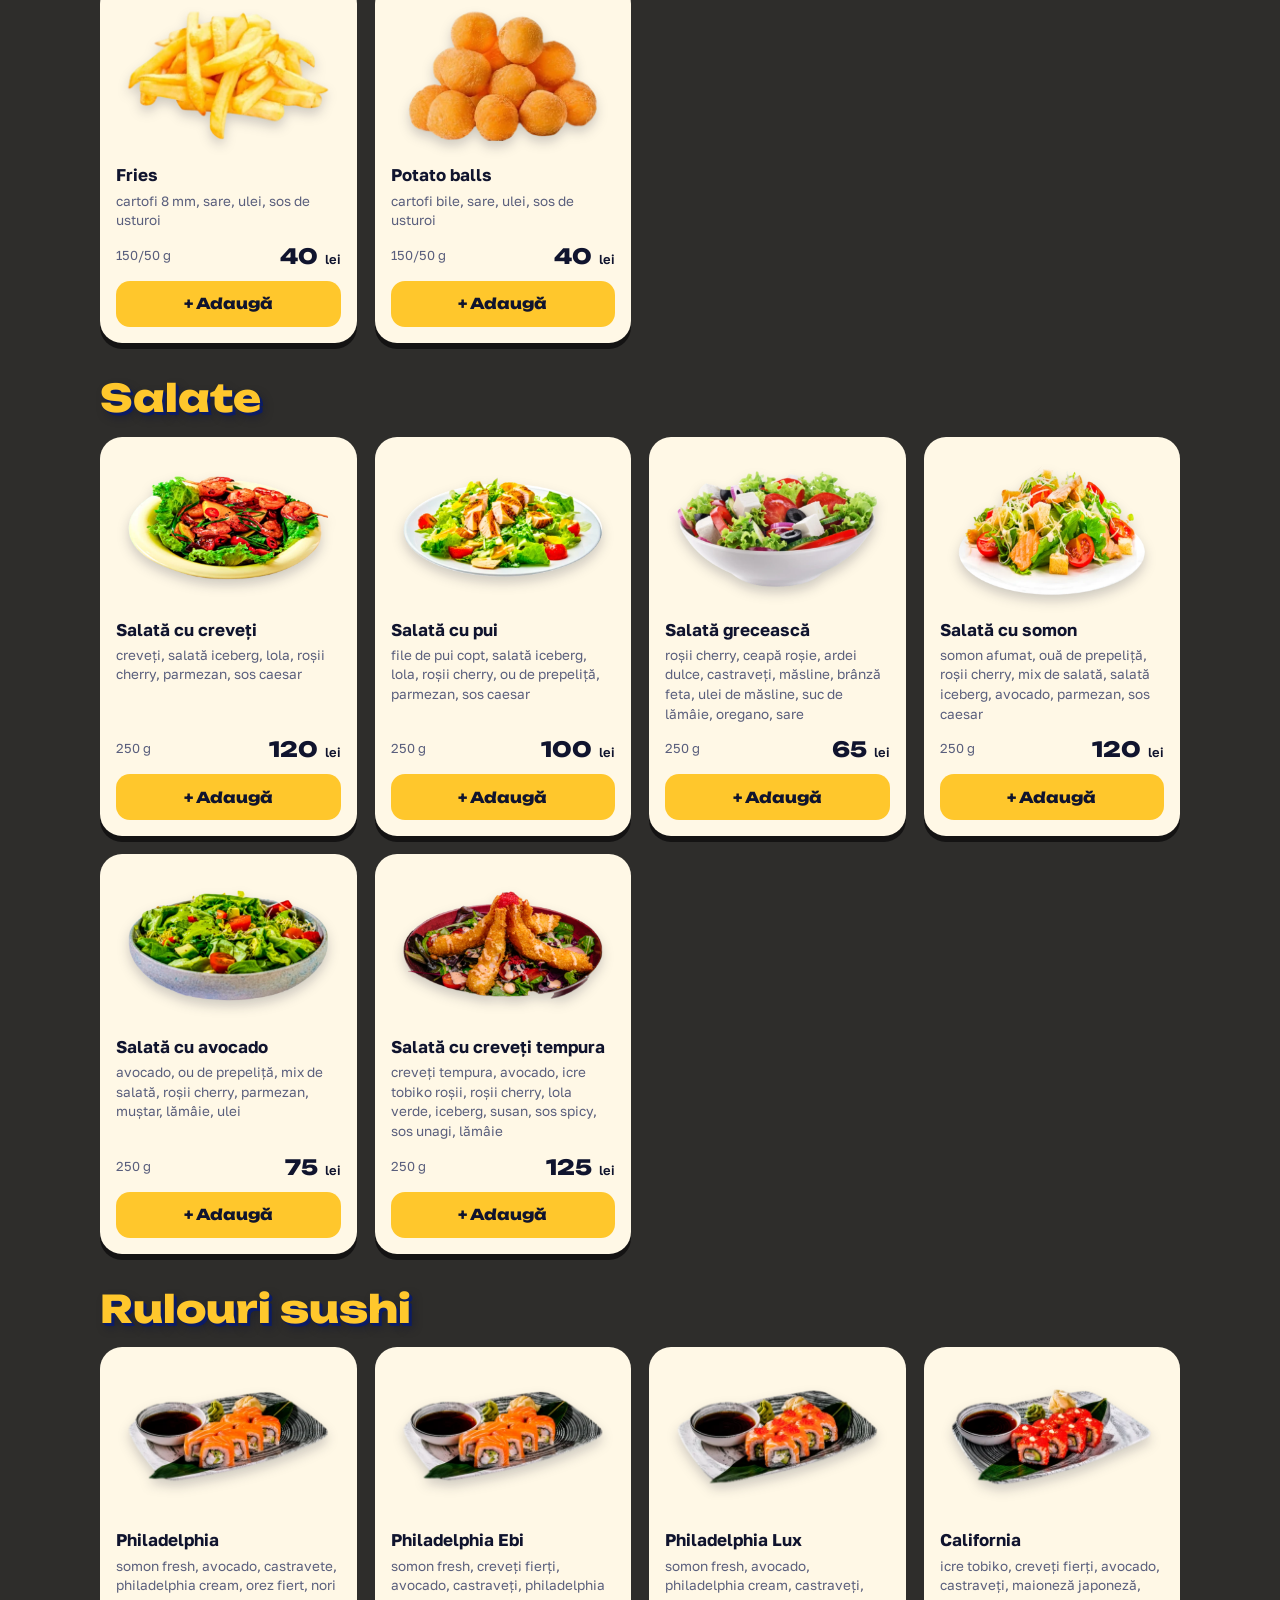
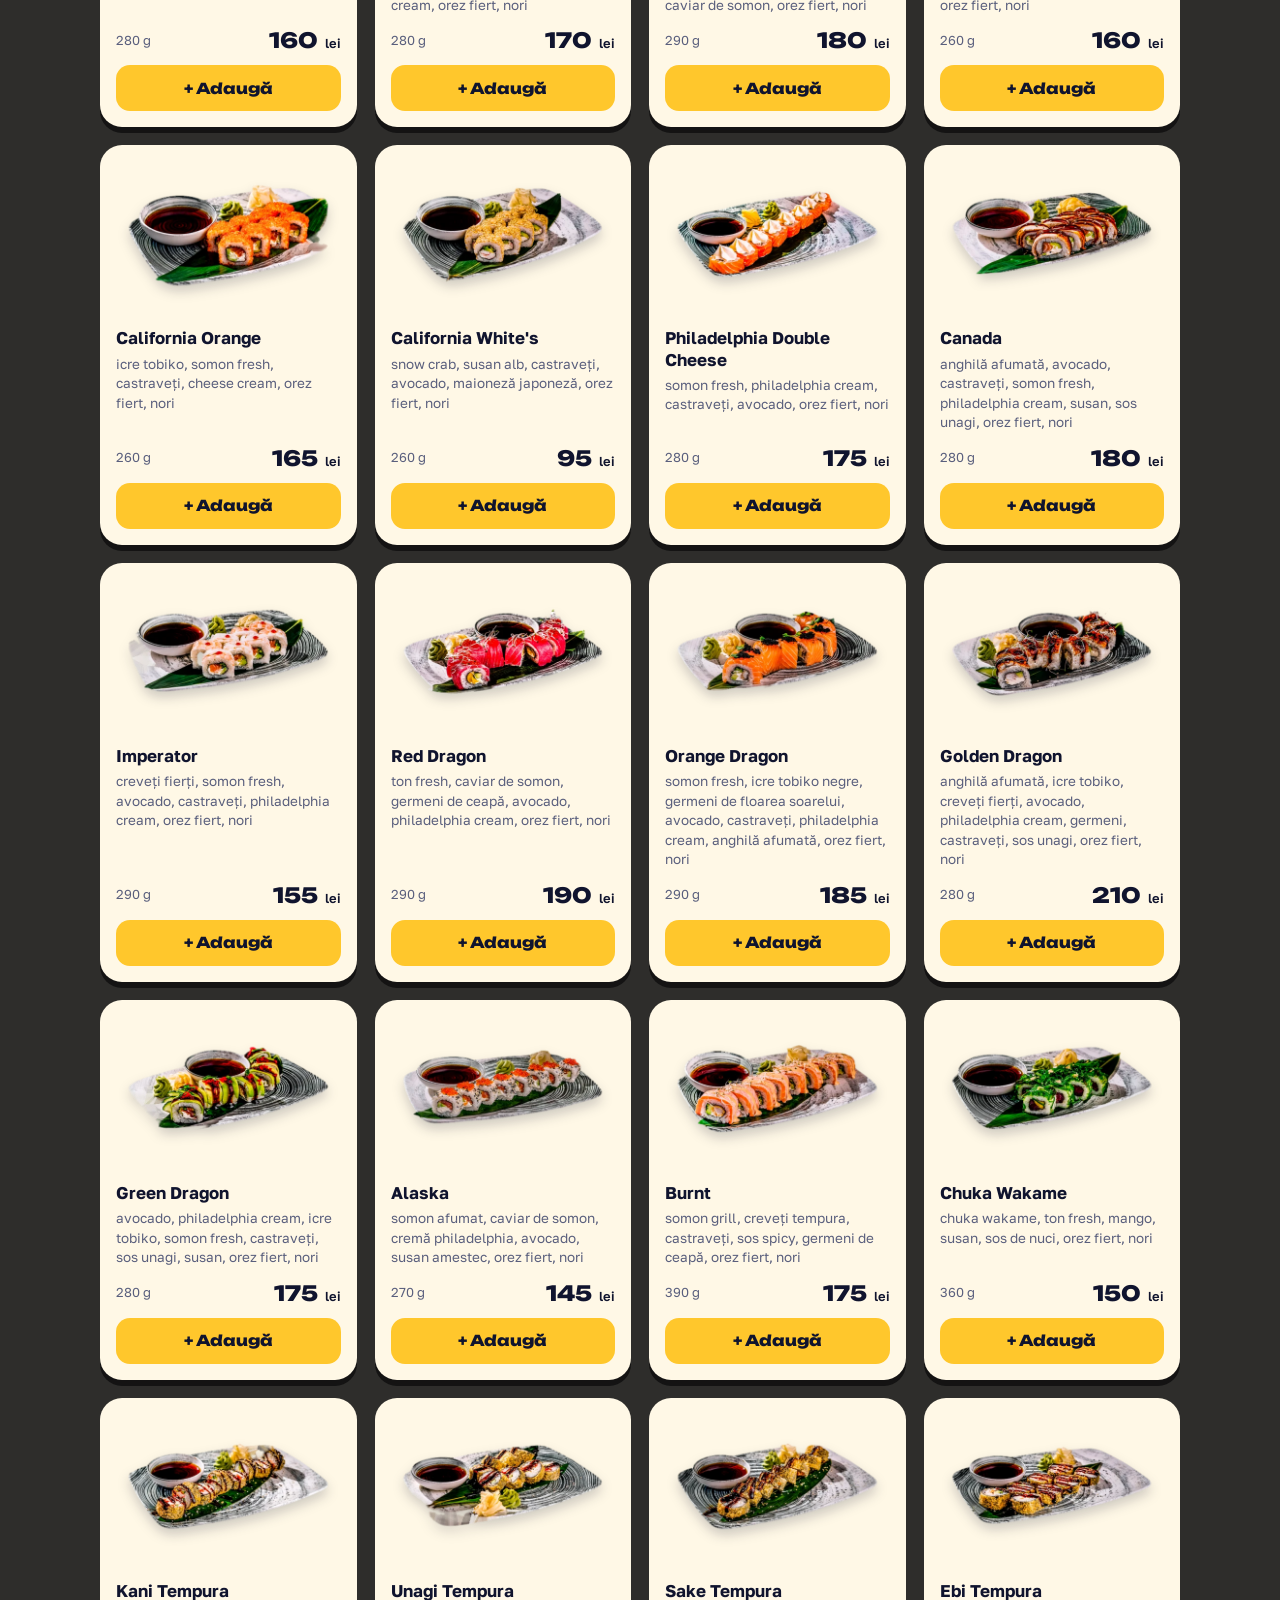
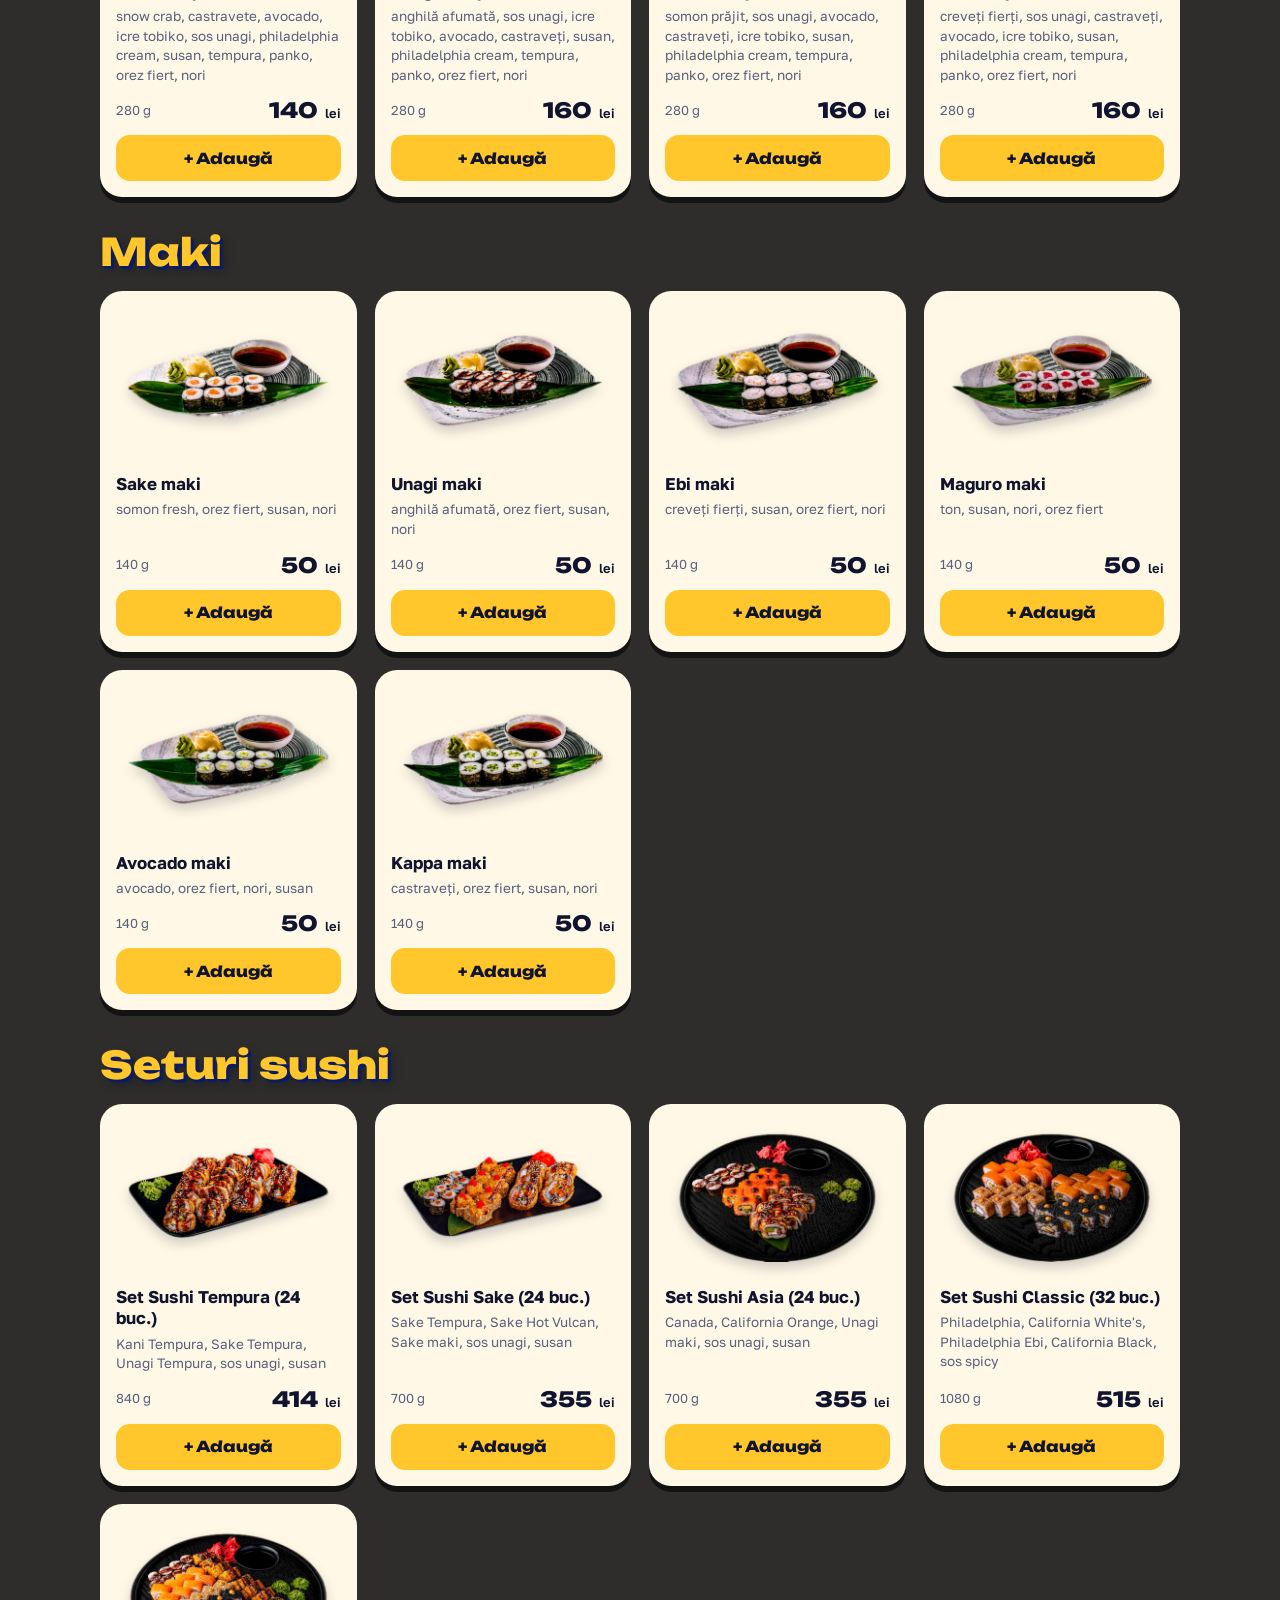
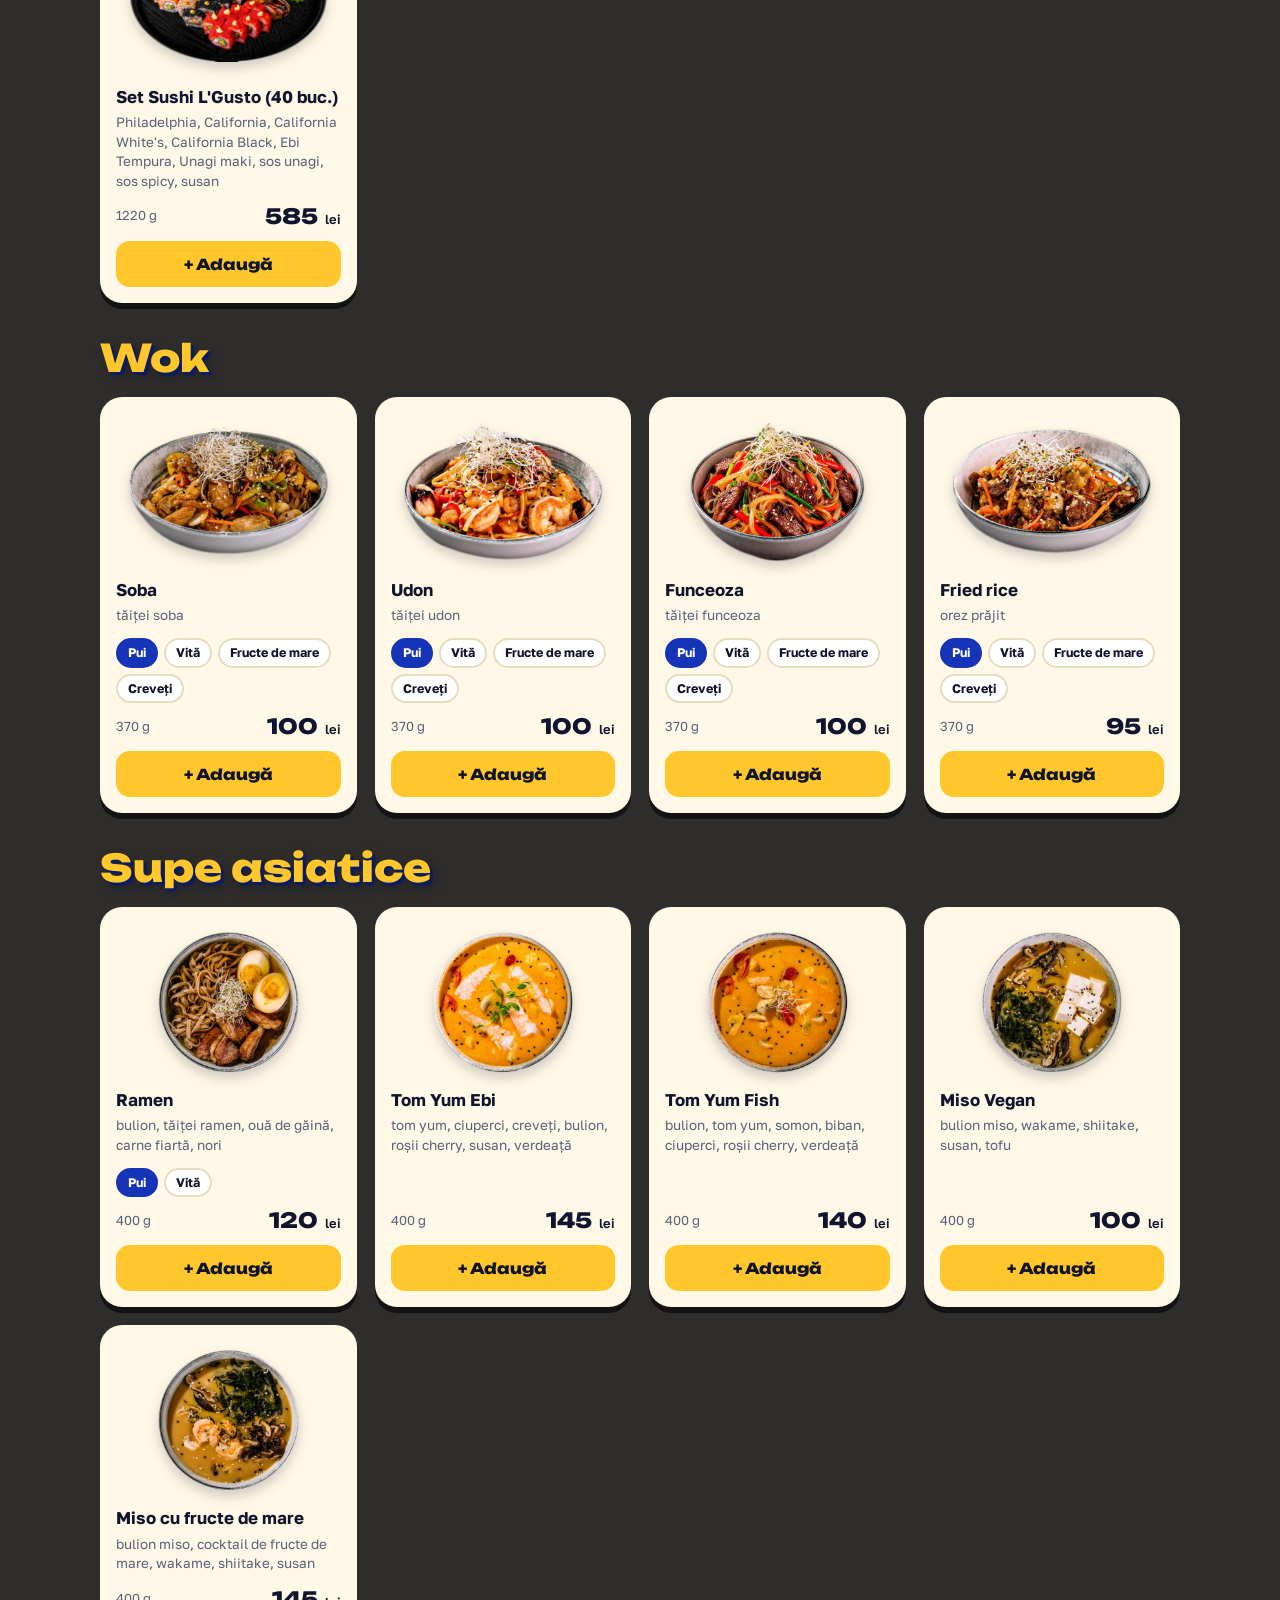
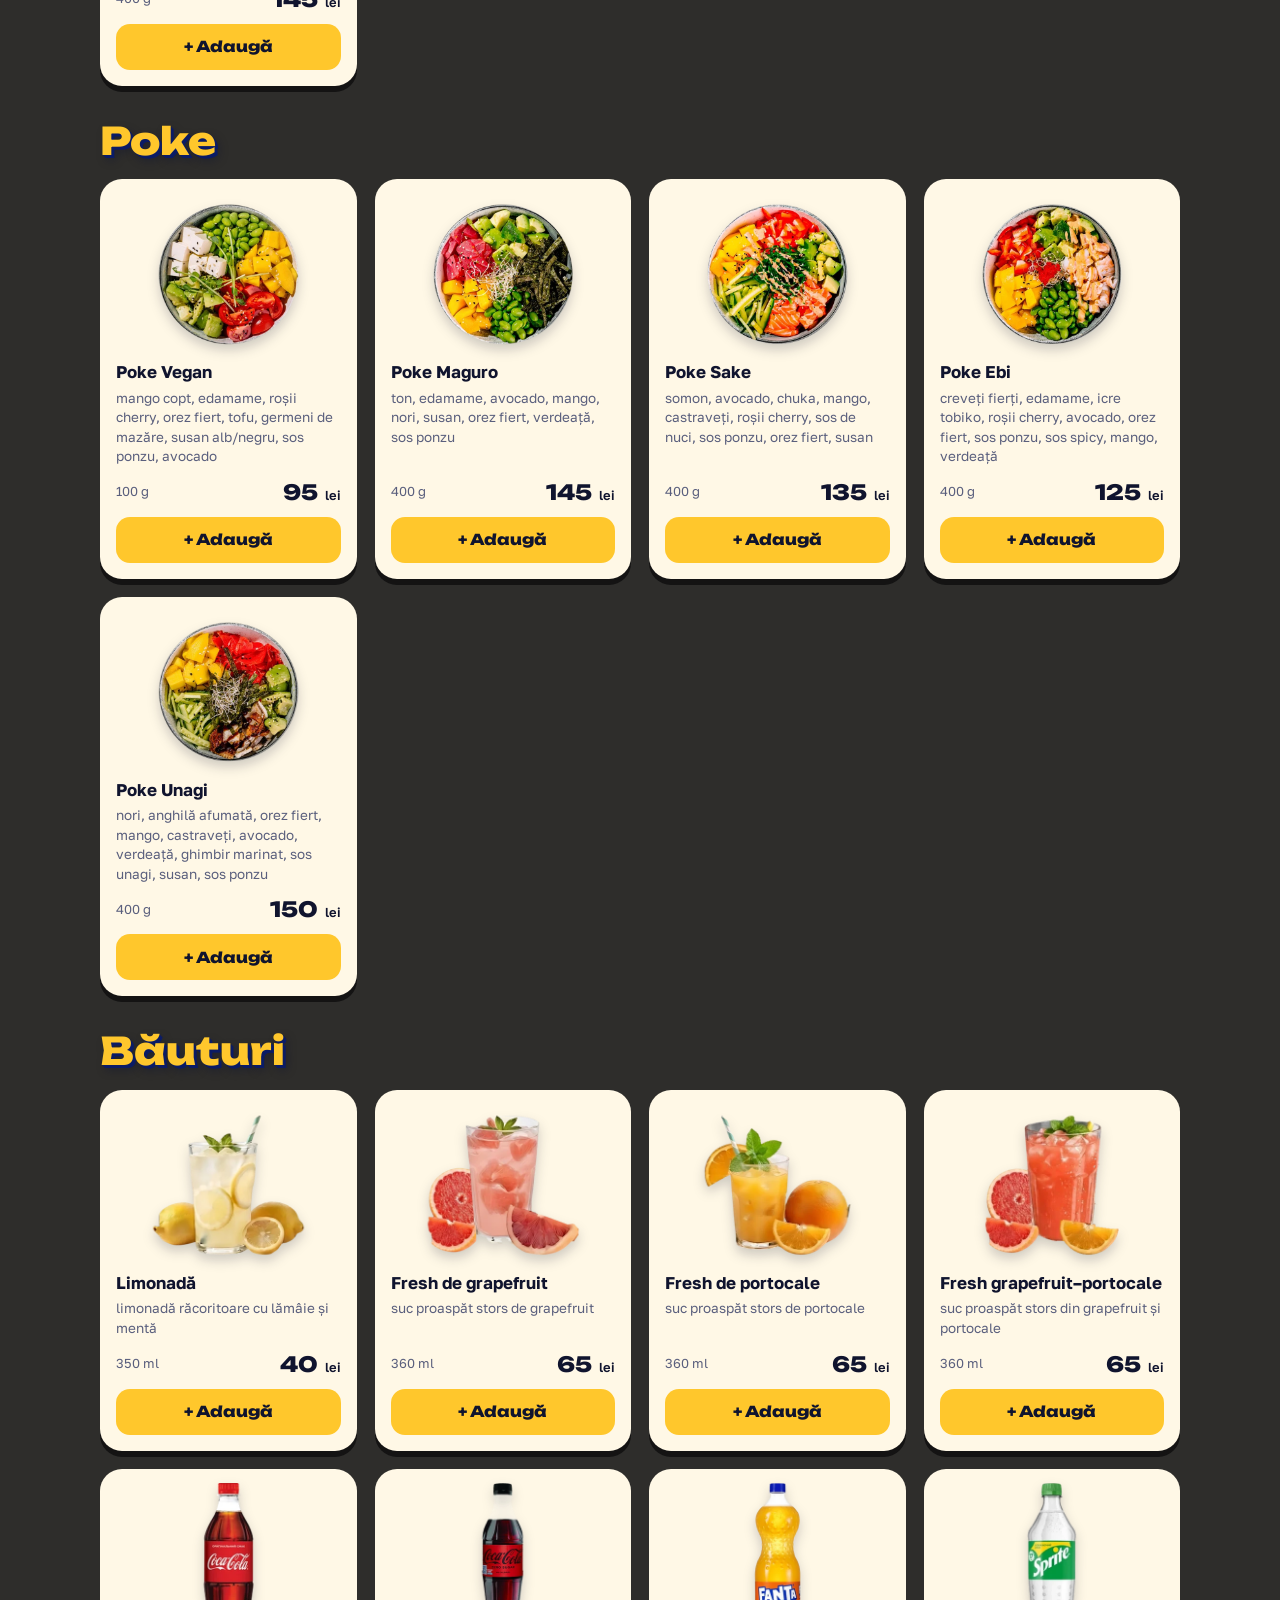
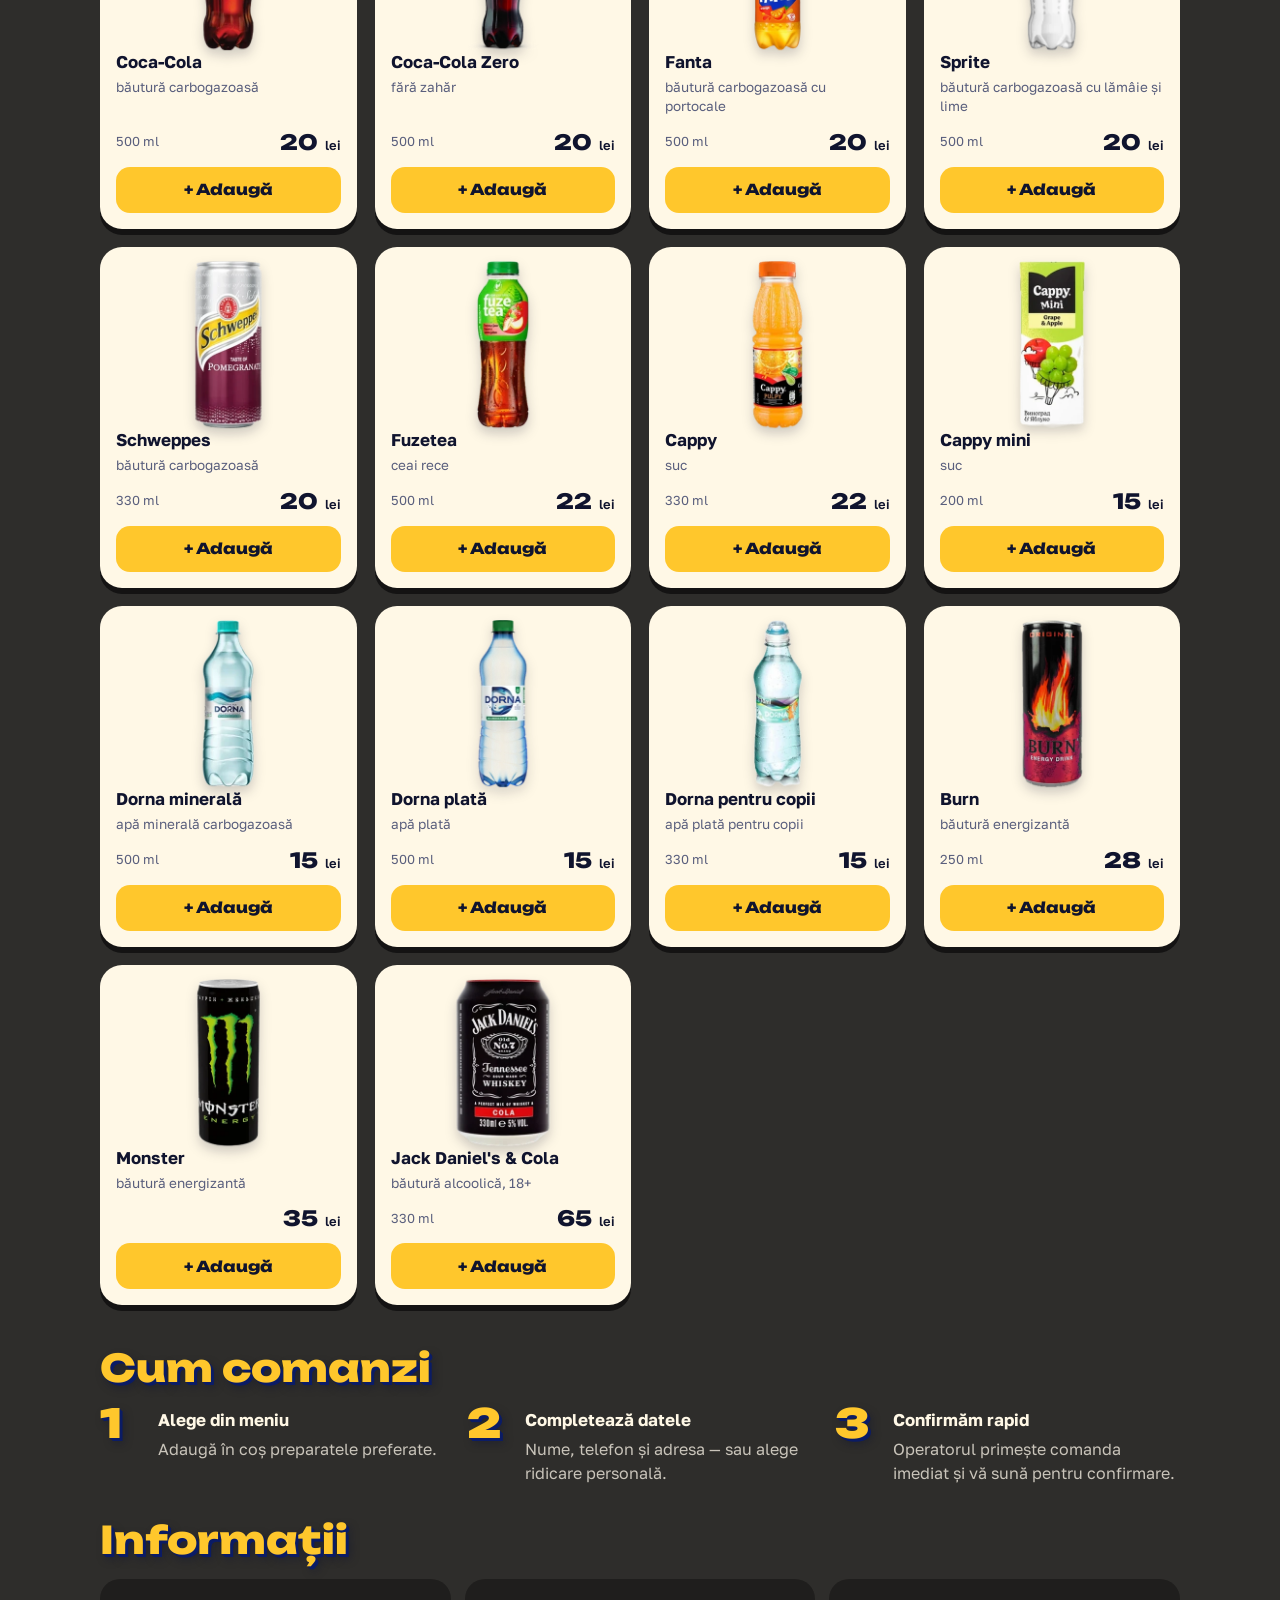
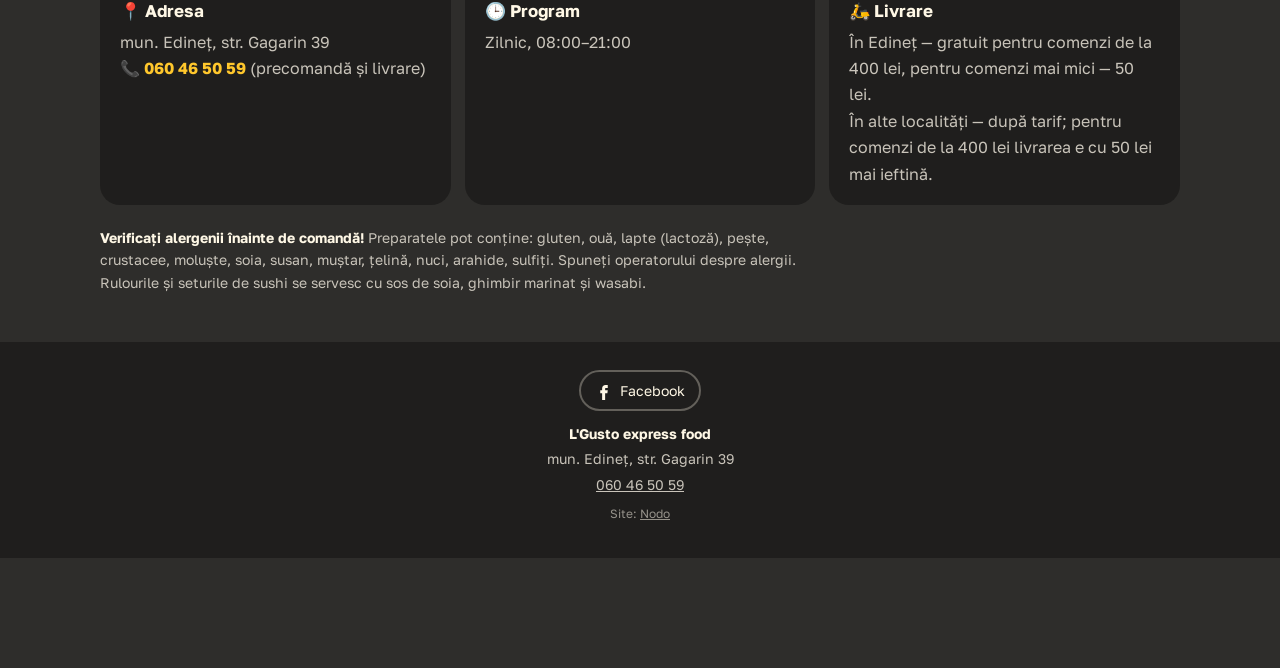
==== commit aa7c4544: "Hero wording: доставляем Co-Authored-By: Claude Opus 5.5 <noreply@anthropic.com> Claude-Session: htt" ====
--- a/index.html
+++ b/index.html
@@ -46,7 +46,7 @@
 <section class="hero">
   <div>
     <h1 data-i="h1">Burgeri, kebab, sushi și bucătărie asiatică</h1>
-    <p data-i="lead">Burgeri fierbinți, kebab, aripioare și salate, plus bucătărie asiatică: sushi, wok, supe și poke. Și fresh-uri, limonadă și băuturi. Comanzi din telefon în două minute. Gătim pe loc, pe str. Gagarin 39, și aducem oriunde în Edineț și în localitățile din apropiere.</p>
+    <p data-i="lead">Burgeri fierbinți, kebab, aripioare și salate, plus bucătărie asiatică: sushi, wok, supe și poke. Și fresh-uri, limonadă și băuturi. Comanzi din telefon în două minute. Gătim pe loc, pe str. Gagarin 39, și livrăm oriunde în Edineț și în localitățile din apropiere.</p>
     <div class="badges"><div data-i="b1">🛵 Livrare gratuită în Edineț de la 400 lei</div><div data-i="b2">🏃 Ridicare personală</div><div data-i="b3">🕗 Zilnic 08:00–21:00</div></div>
     <button class="cta" onclick="go(CATS[0].id)" data-i="see">Vezi meniul</button><a class="cta ghost" href="#contacte" data-i="contacts">Contacte</a>
   </div>
@@ -494,7 +494,7 @@
 <noscript><div class="closed show">Pentru comandă online activați JavaScript sau sunați: <a href="tel:+37360465059">060 46 50 59</a></div></noscript>
 <script src="js/config.js?v=53deb30d"></script>
 <script type="module">
-import * as S from "./js/store.js?v=f33407d0";
+import * as S from "./js/store.js?v=50b2dd7d";
 const BASE = document.documentElement.dataset.base || "";
 const PAGE_L = document.documentElement.lang === "ru" ? "ru" : "ro";
 const R = window.RESTAURANT, ALLCATS = window.CATEGORIES, MENU = window.MENU, D = R.delivery, AD = window.ADDONS || { sauces: [], kebabExtras: [], offer: {} };
@@ -509,7 +509,7 @@
 
 const T = {
 ro:{h1:'Burgeri, kebab, sushi și bucătărie asiatică',
- lead:`Burgeri fierbinți, kebab, aripioare și salate, plus bucătărie asiatică: sushi, wok, supe și poke. Și fresh-uri, limonadă și băuturi. Comanzi din telefon în două minute. Gătim pe loc, pe ${R.address.ro.replace(/^mun\. [^,]+, /,'')}, și aducem oriunde în ${R.city.ro} și în localitățile din apropiere.`,
+ lead:`Burgeri fierbinți, kebab, aripioare și salate, plus bucătărie asiatică: sushi, wok, supe și poke. Și fresh-uri, limonadă și băuturi. Comanzi din telefon în două minute. Gătim pe loc, pe ${R.address.ro.replace(/^mun\. [^,]+, /,'')}, și livrăm oriunde în ${R.city.ro} și în localitățile din apropiere.`,
  b1:`🛵 Livrare gratuită în ${R.city.ro} de la ${D.city.freeFrom} lei`,b2:'🏃 Ridicare personală',b3:`🕗 Zilnic ${H}`,see:'Vezi meniul',contacts:'Contacte',rec:'Recomandăm',
  search:'🔍 Caută în meniu: burger, kebab, aripi…',empty:'Nimic găsit. Încercați alt cuvânt.',how:'Cum comanzi',
  s1t:'Alege din meniu',s1p:'Adaugă în coș preparatele preferate.',s2t:'Completează datele',s2p:'Nume, telefon și adresa — sau alege ridicare personală.',
@@ -532,7 +532,7 @@
  cancelled:`Comanda a fost anulată. Pentru detalii sunați: `,close:'Închide',newOrder:'Comandă nouă',lastO:(n,s)=>`🧾 Comanda #${n}: ${s} ›`,
  cats:{},questions:'Întrebări? Sunați: ',adT:(n)=>`Adaugi un sos la ${n}?`,adTK:(n)=>`Ce adaugi la ${n}?`,adSauces:'Sosuri',adExtras:'Adaosuri în kebab',adDone:'Gata',adNo:'Fără sos',adCart:'Sosuri la comandă',adIn:'în coș'},
 ru:{h1:'Бургеры, кебабы, суши и азиатская кухня',
- lead:`Горячие бургеры, кебабы, крылышки и салаты, а ещё азиатская кухня: суши, вок, супы и поке. И фреши, лимонад и напитки. Закажите с телефона за две минуты. Готовим сразу, на ${R.address.ru.replace(/^мун\. [^,]+, /,'')}, и привозим по всем Единцам и в соседние населённые пункты.`,
+ lead:`Горячие бургеры, кебабы, крылышки и салаты, а ещё азиатская кухня: суши, вок, супы и поке. И фреши, лимонад и напитки. Закажите с телефона за две минуты. Готовим сразу, на ${R.address.ru.replace(/^мун\. [^,]+, /,'')}, и доставляем по всем Единцам и в соседние населённые пункты.`,
  b1:`🛵 Бесплатная доставка по Единцам от ${D.city.freeFrom} лей`,b2:'🏃 Самовывоз',b3:`🕗 Ежедневно ${H}`,see:'Смотреть меню',contacts:'Контакты',rec:'Рекомендуем',
  search:'🔍 Поиск по меню: бургер, кебаб, крылышки…',empty:'Ничего не найдено. Попробуйте другое слово.',how:'Как заказать',
  s1t:'Выберите блюда',s1p:'Добавьте в корзину то, что нравится.',s2t:'Заполните данные',s2p:'Имя, телефон и адрес — или выберите самовывоз.',
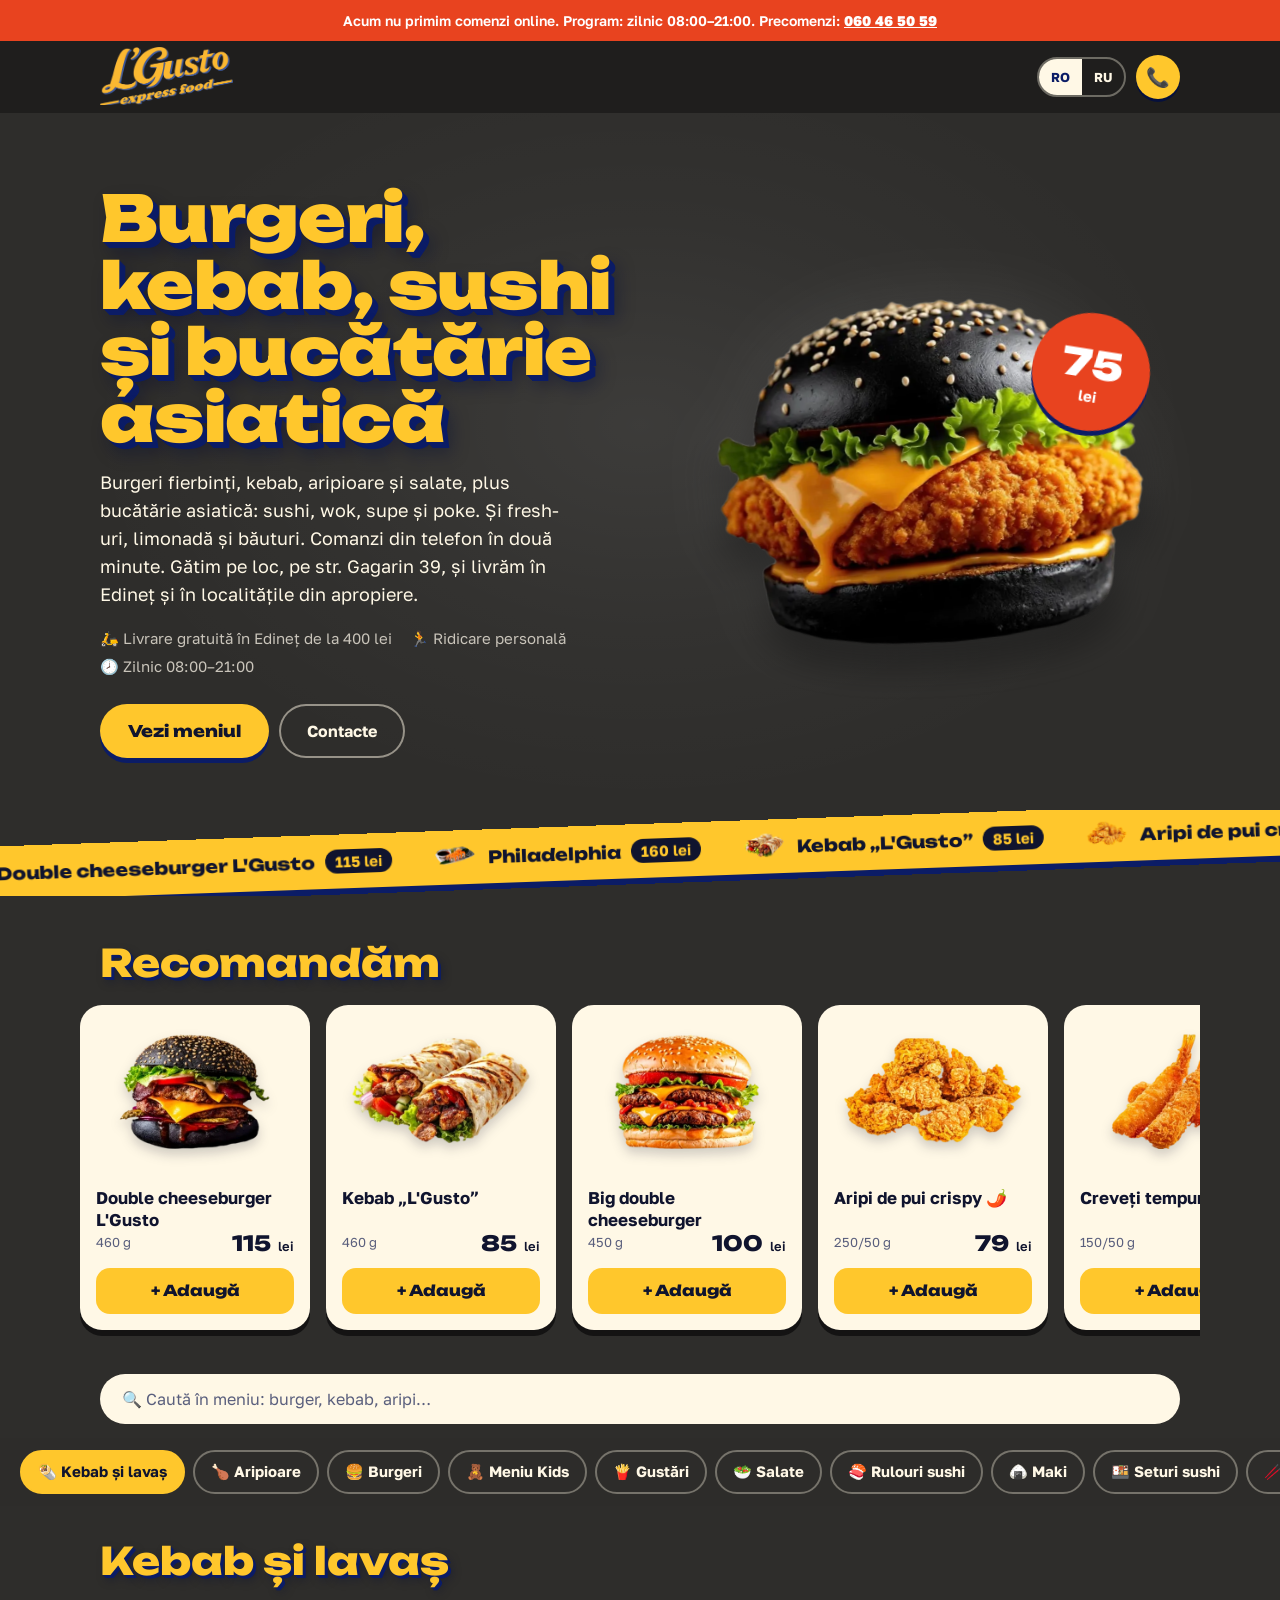
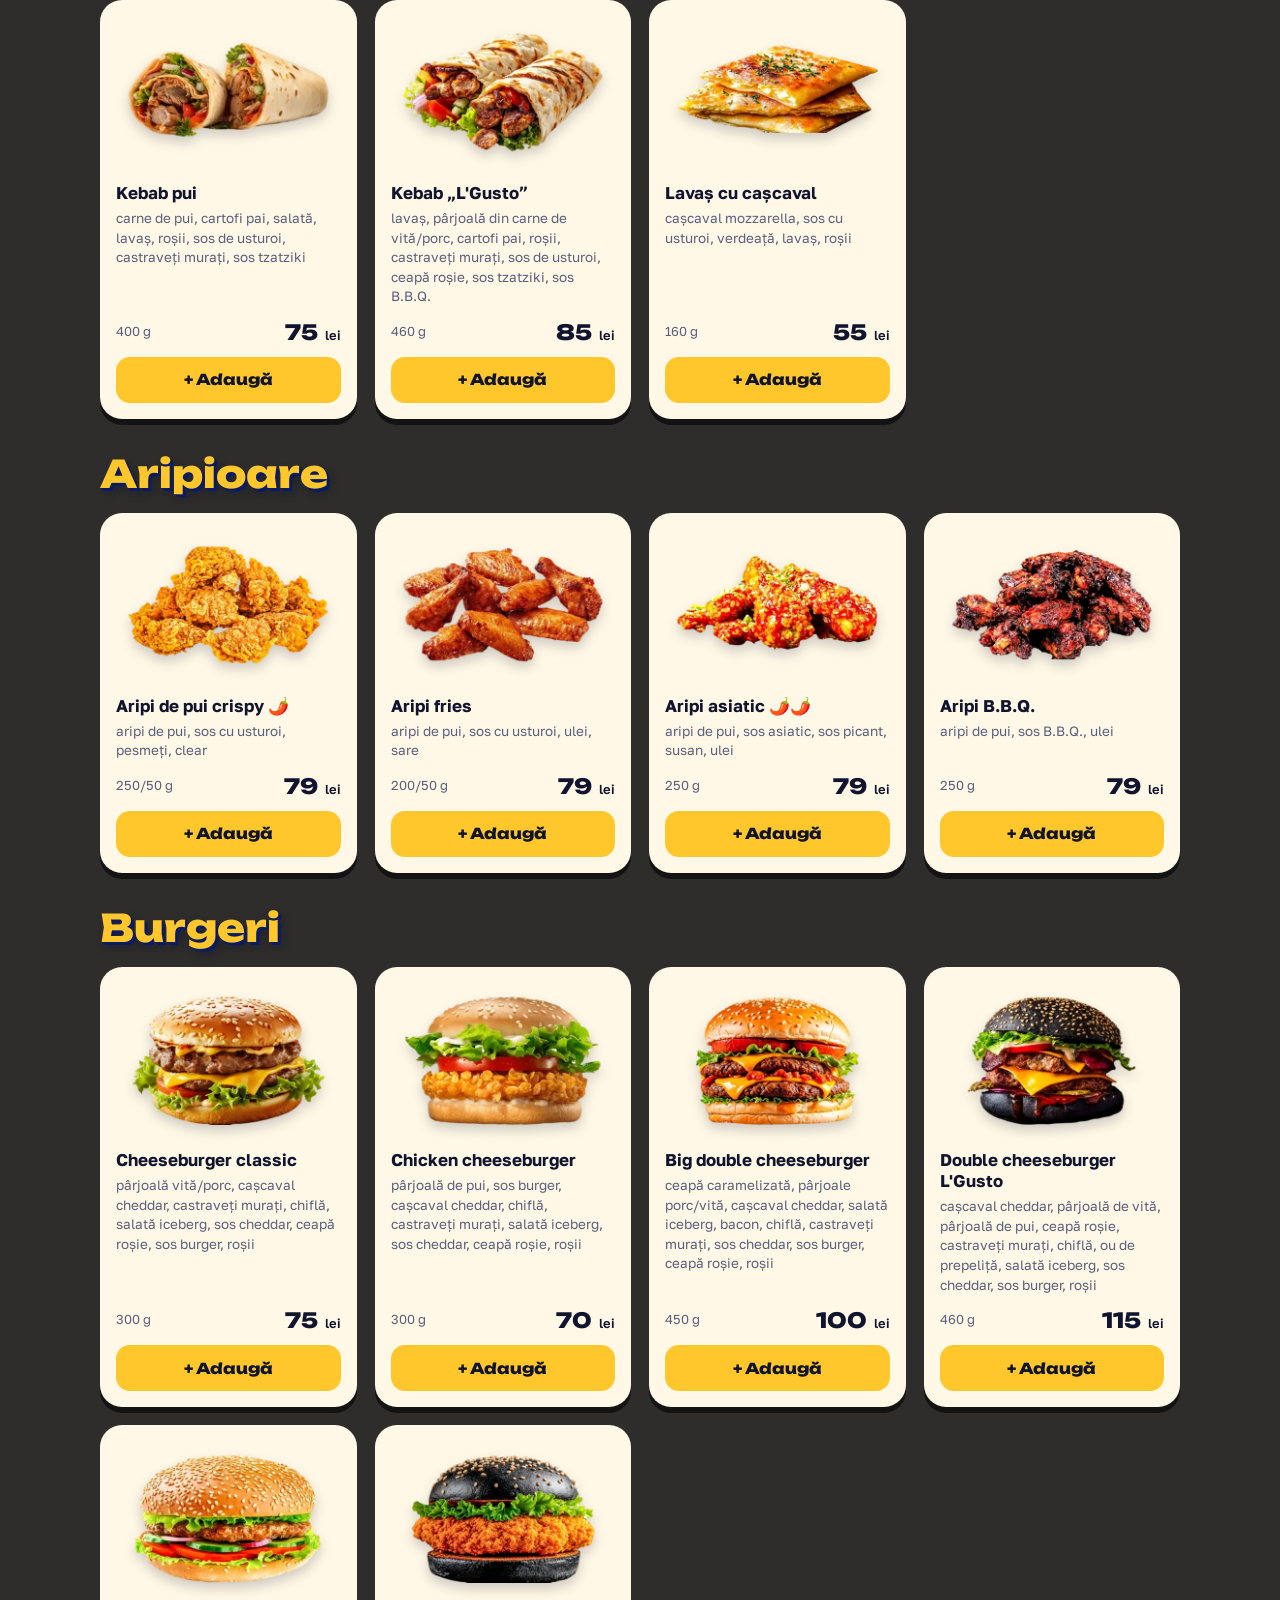
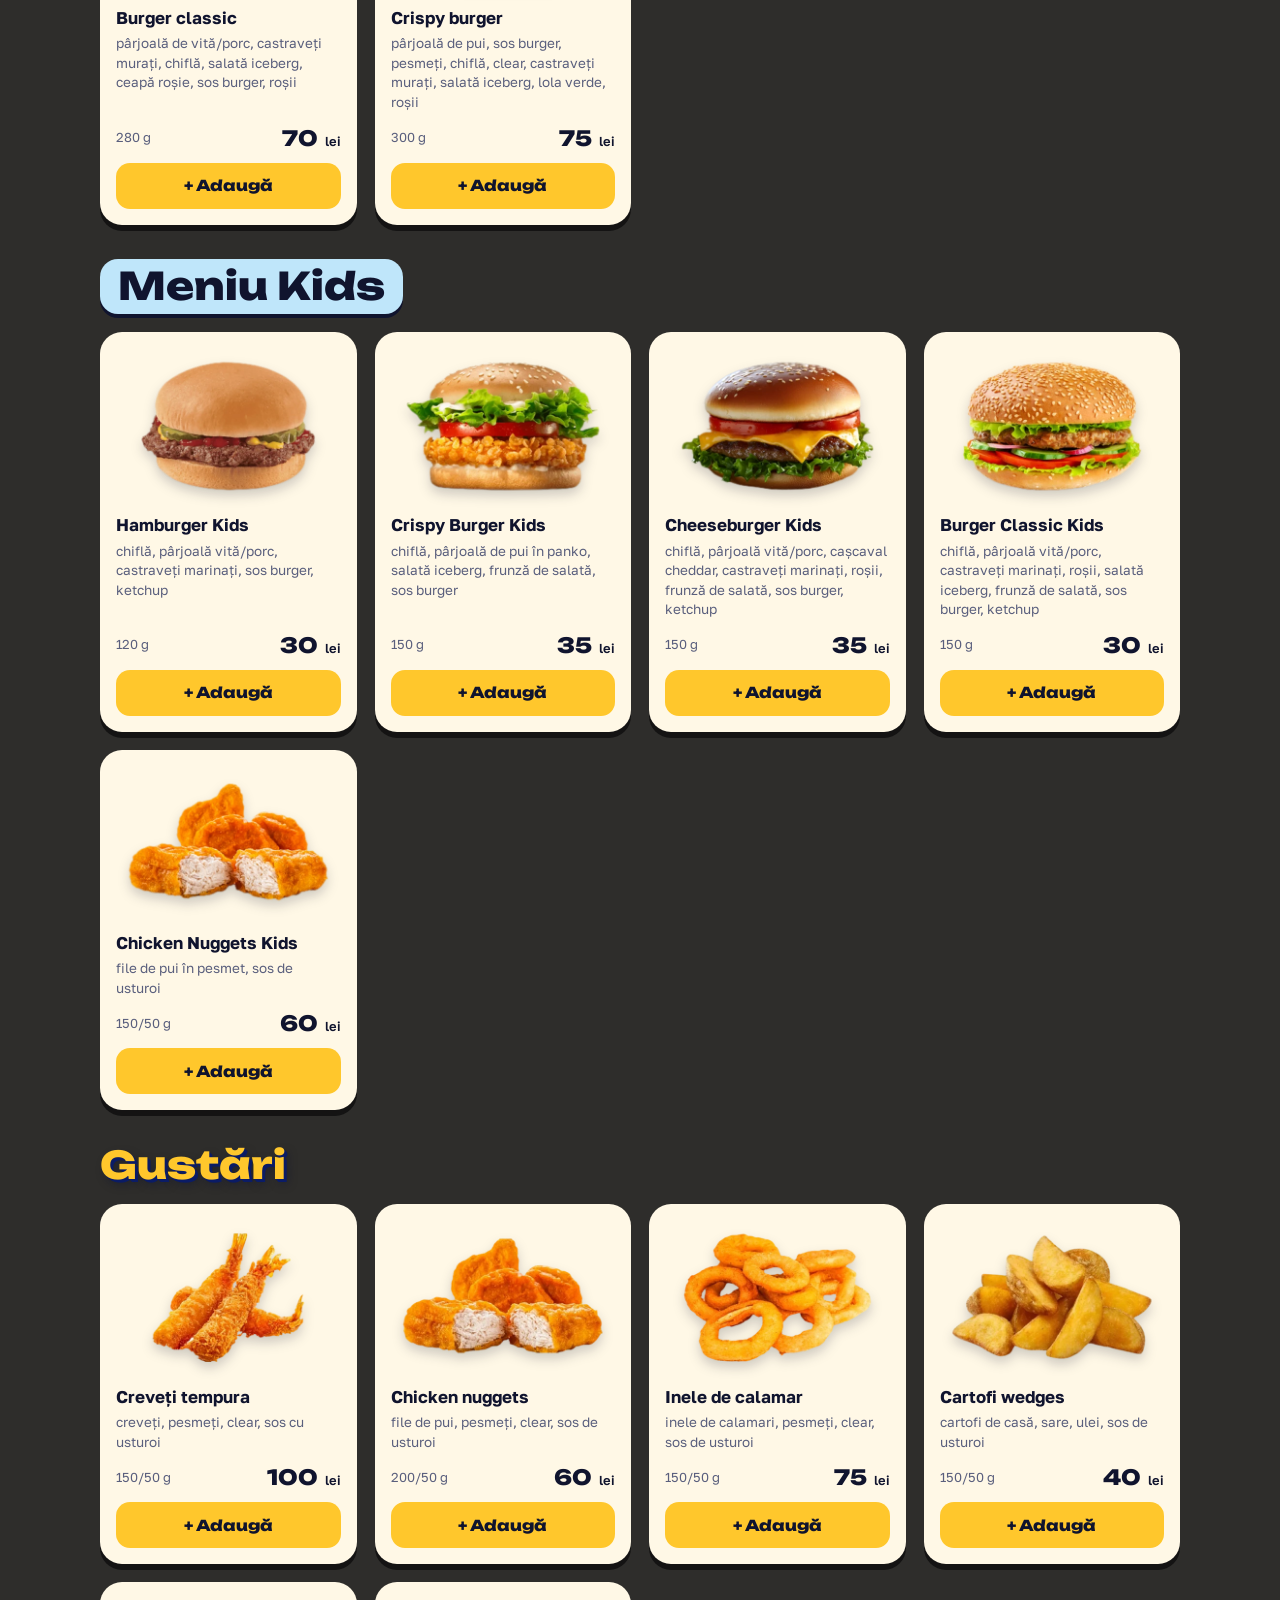
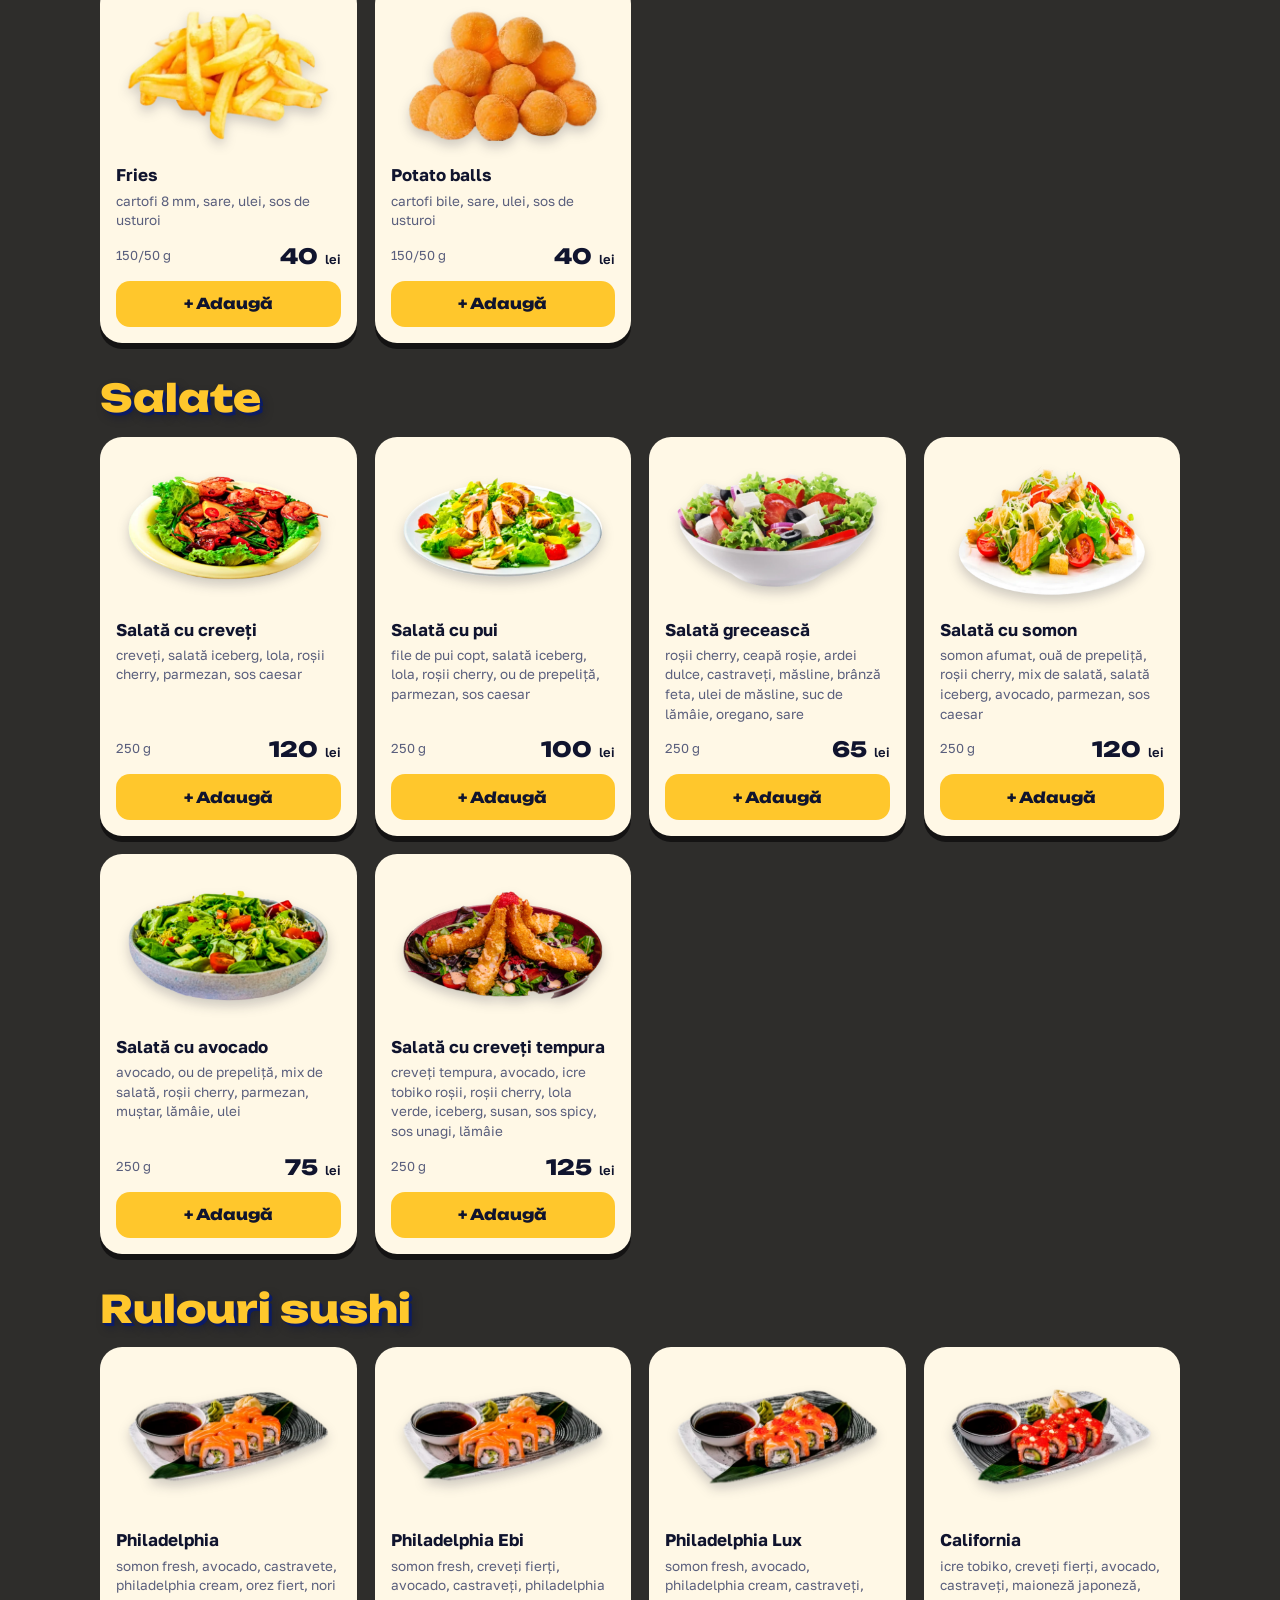
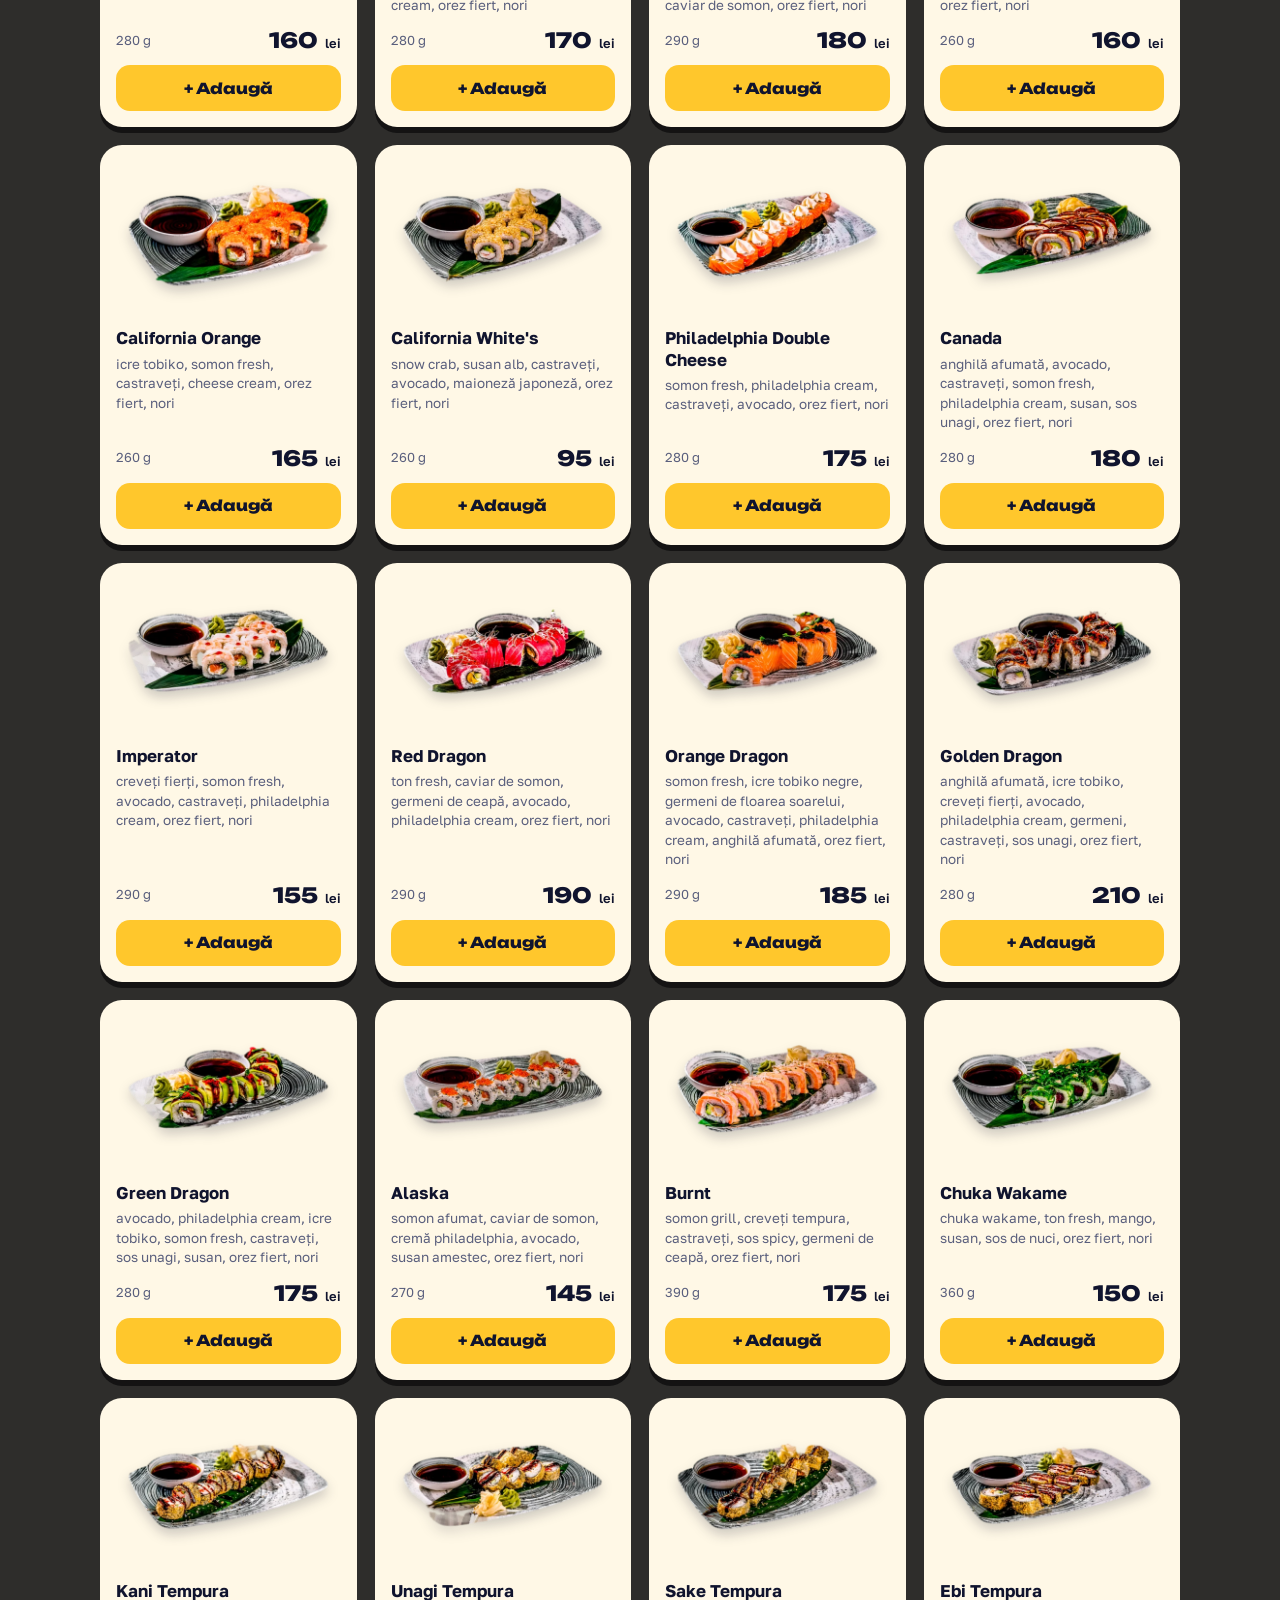
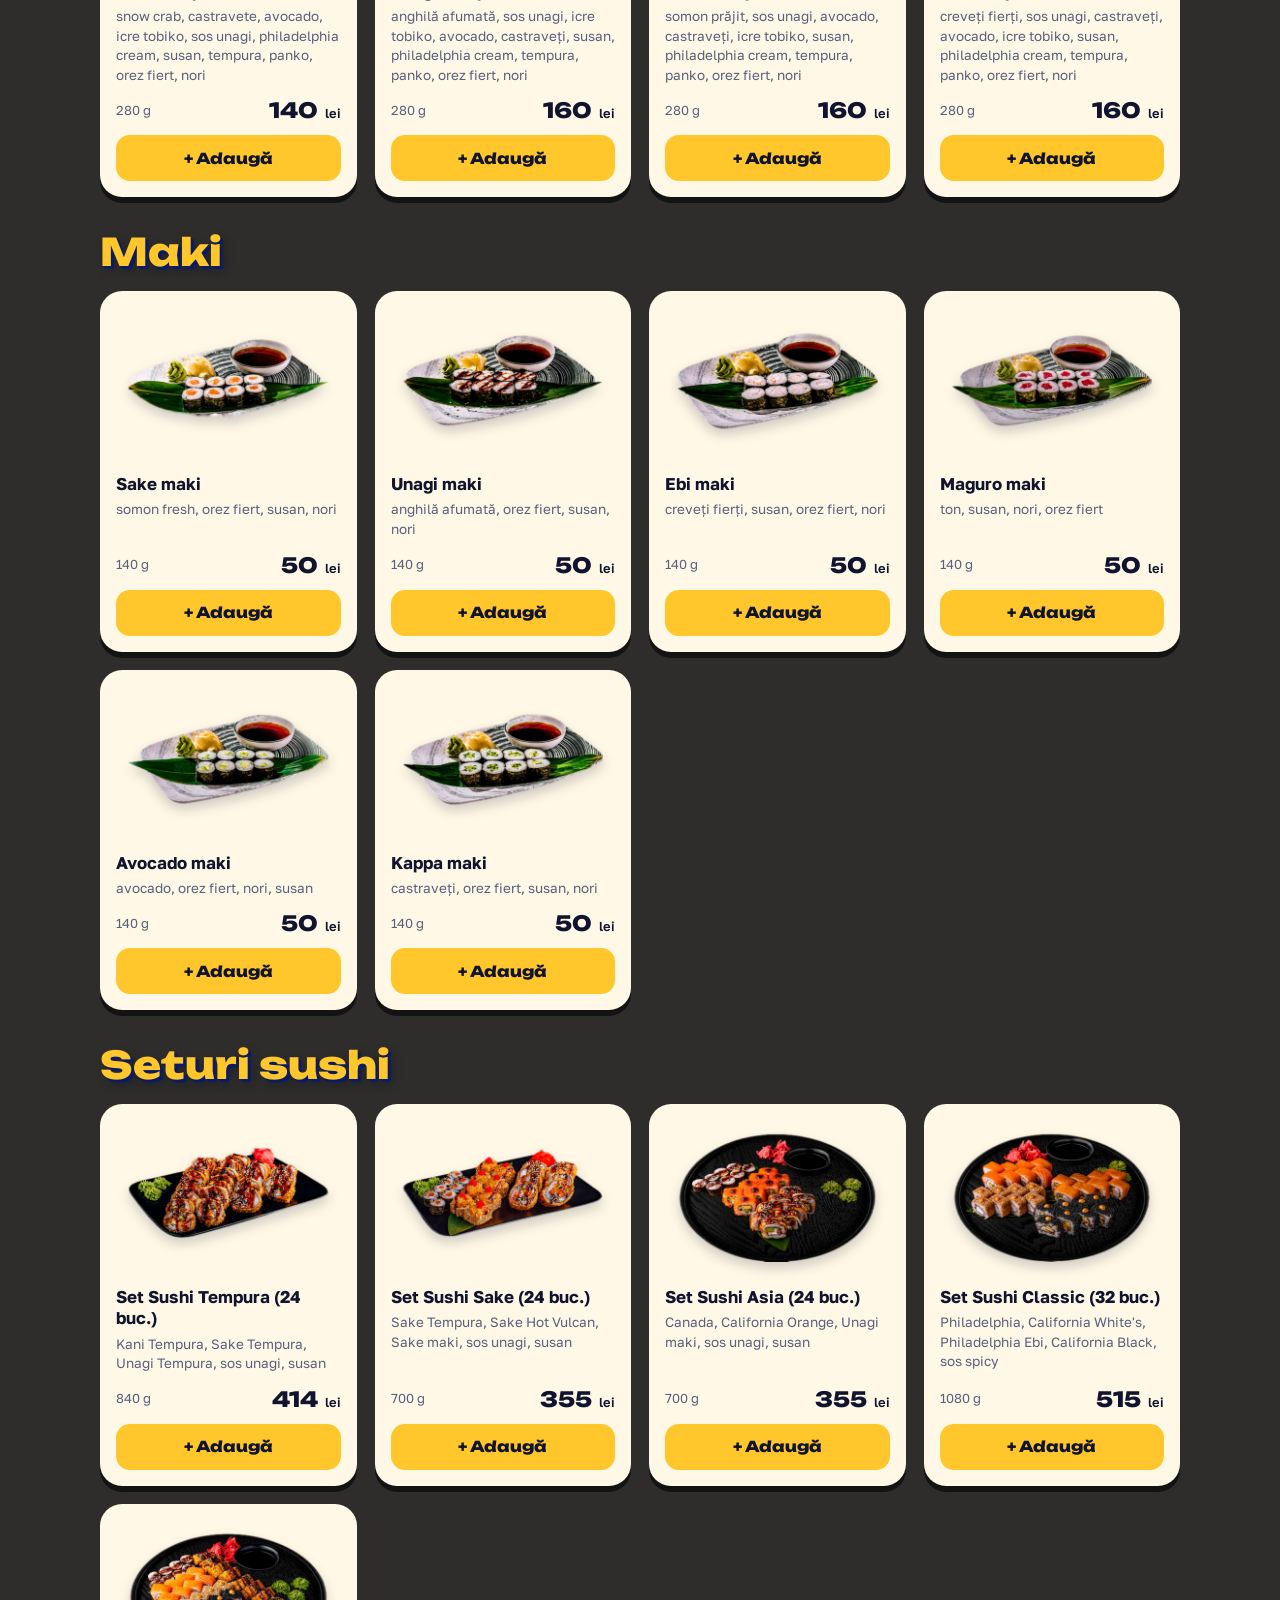
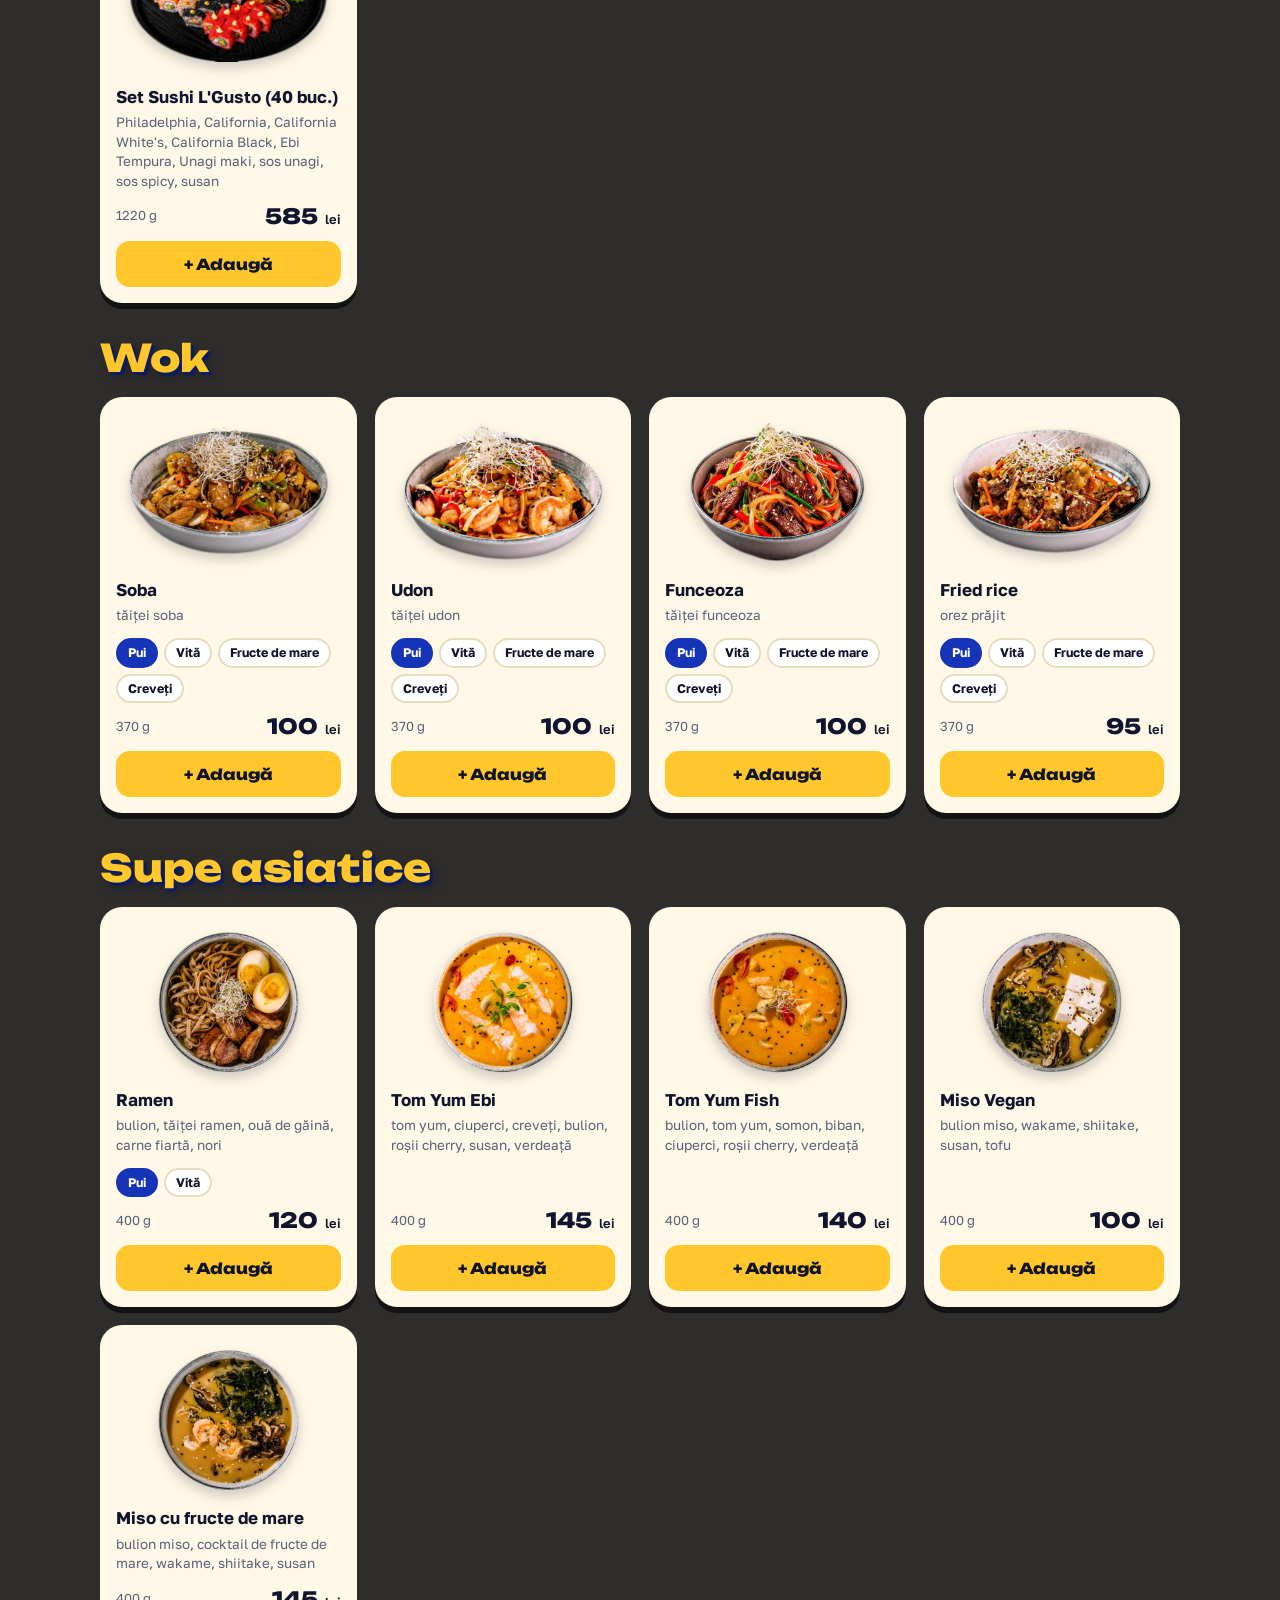
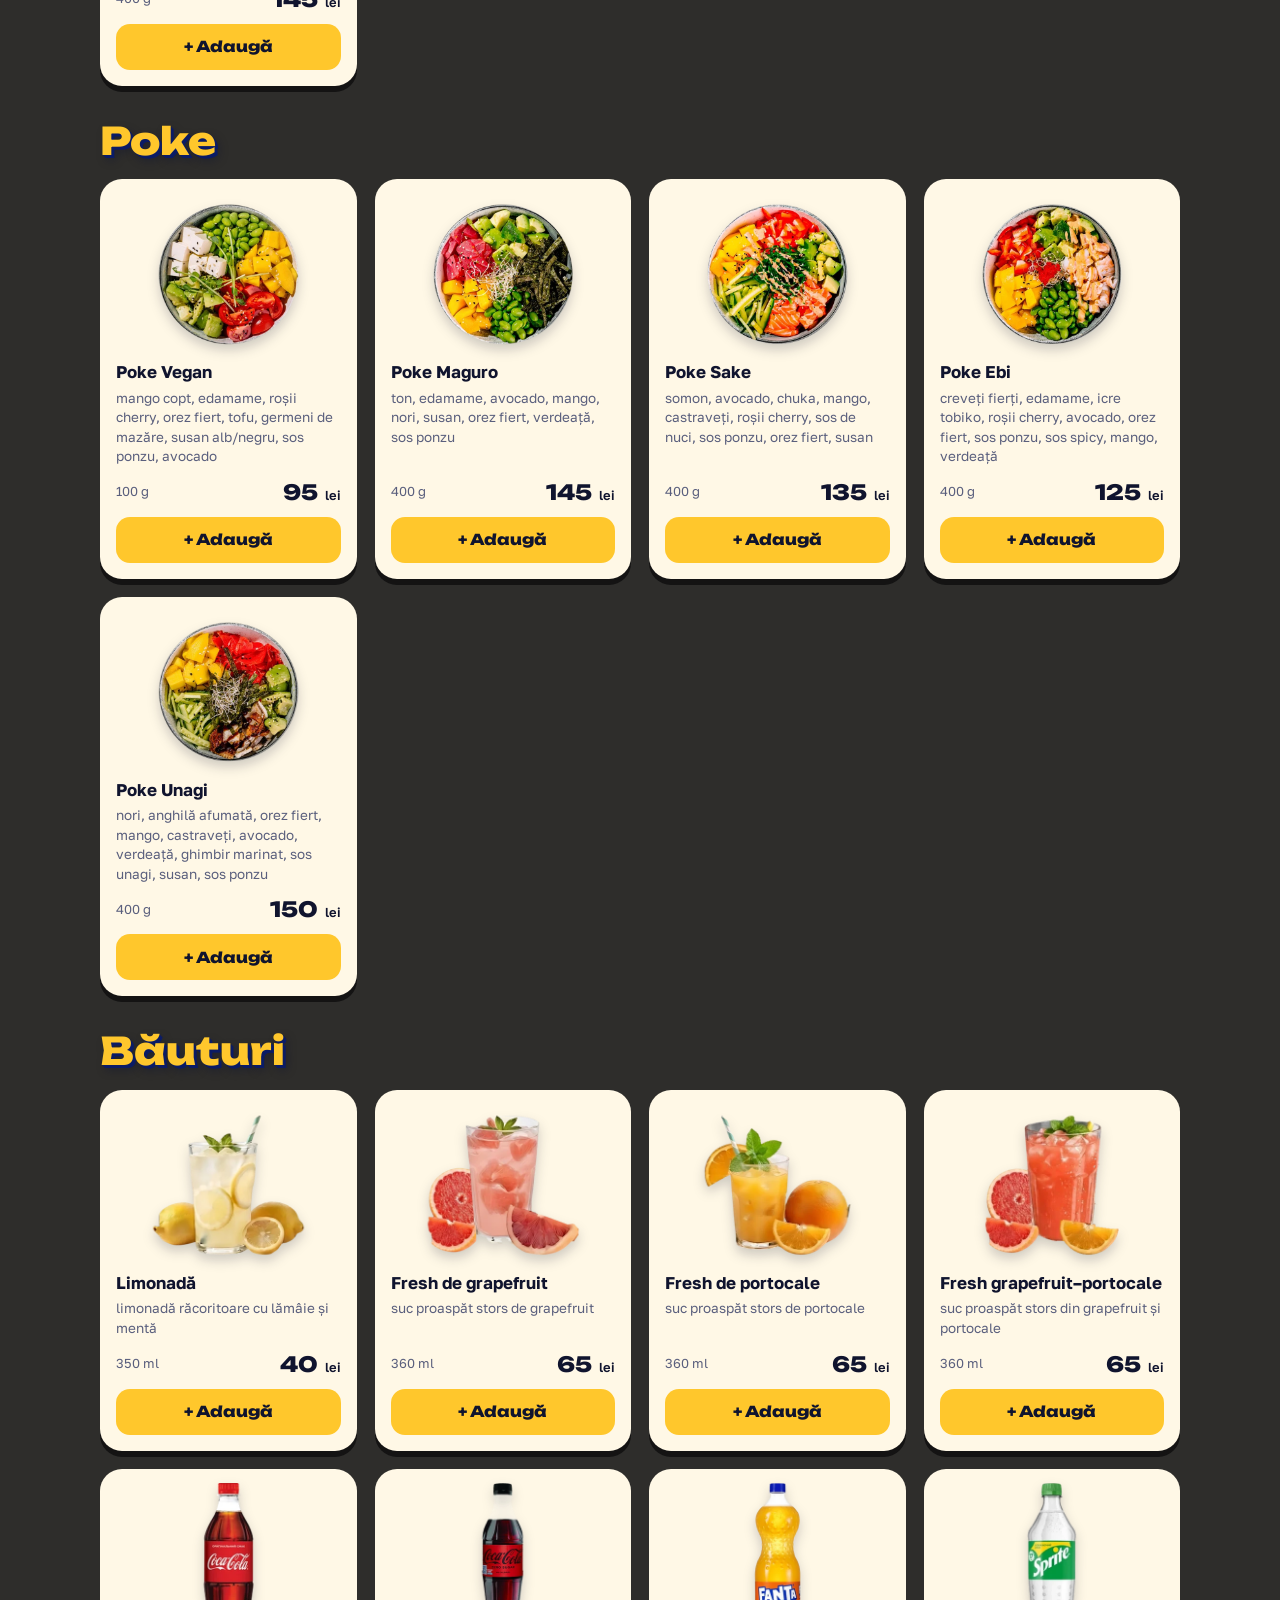
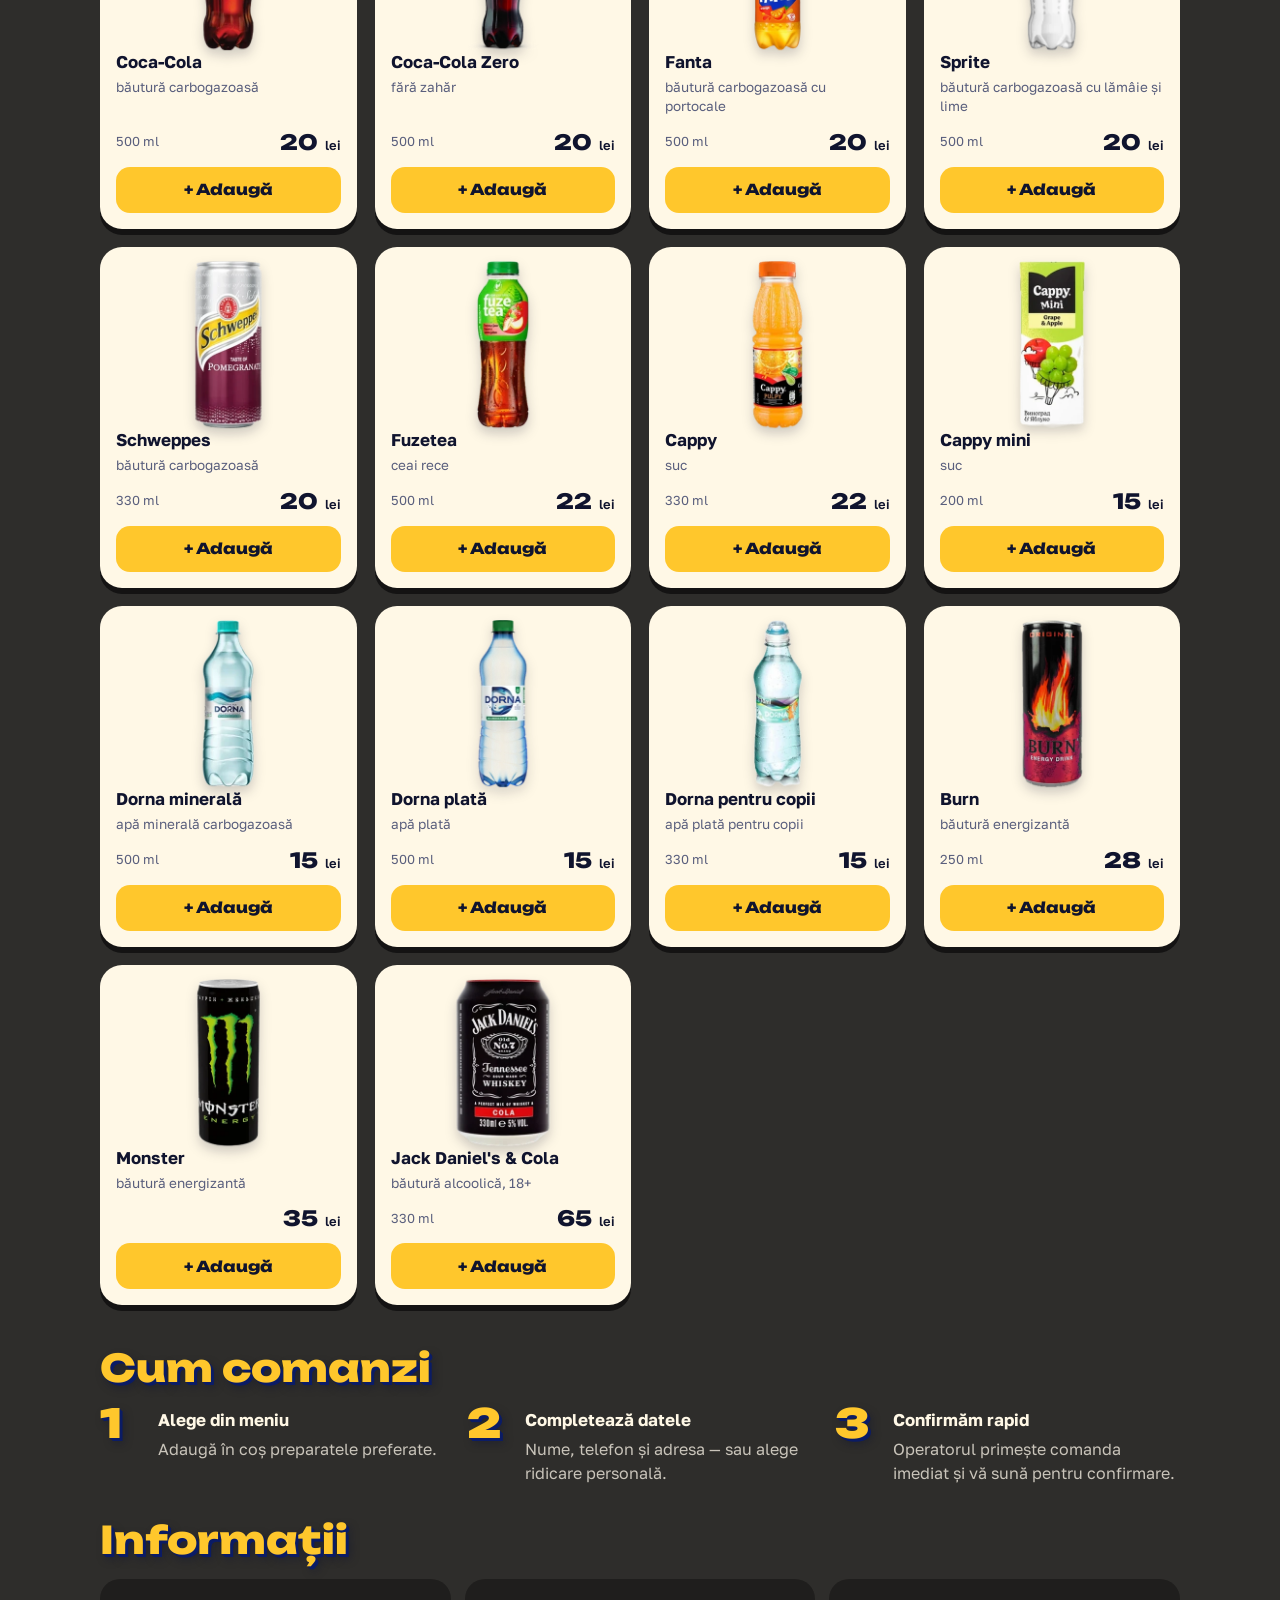
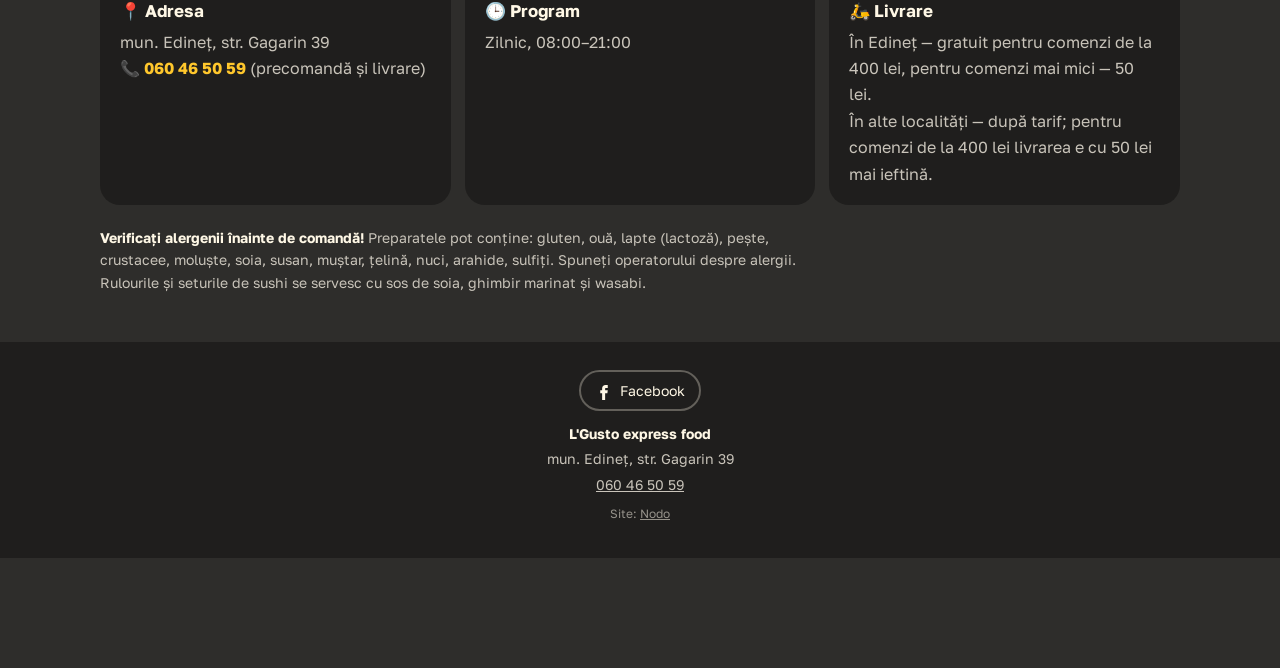
==== commit adfe9c21: "Hero wording Co-Authored-By: Claude Opus 5.5 <noreply@anthropic.com> Claude-Session: https://claude." ====
--- a/index.html
+++ b/index.html
@@ -46,7 +46,7 @@
 <section class="hero">
   <div>
     <h1 data-i="h1">Burgeri, kebab, sushi și bucătărie asiatică</h1>
-    <p data-i="lead">Burgeri fierbinți, kebab, aripioare și salate, plus bucătărie asiatică: sushi, wok, supe și poke. Și fresh-uri, limonadă și băuturi. Comanzi din telefon în două minute. Gătim pe loc, pe str. Gagarin 39, și livrăm oriunde în Edineț și în localitățile din apropiere.</p>
+    <p data-i="lead">Burgeri fierbinți, kebab, aripioare și salate, plus bucătărie asiatică: sushi, wok, supe și poke. Și fresh-uri, limonadă și băuturi. Comanzi din telefon în două minute. Gătim pe loc, pe str. Gagarin 39, și livrăm în Edineț și în localitățile din apropiere.</p>
     <div class="badges"><div data-i="b1">🛵 Livrare gratuită în Edineț de la 400 lei</div><div data-i="b2">🏃 Ridicare personală</div><div data-i="b3">🕗 Zilnic 08:00–21:00</div></div>
     <button class="cta" onclick="go(CATS[0].id)" data-i="see">Vezi meniul</button><a class="cta ghost" href="#contacte" data-i="contacts">Contacte</a>
   </div>
@@ -509,7 +509,7 @@
 
 const T = {
 ro:{h1:'Burgeri, kebab, sushi și bucătărie asiatică',
- lead:`Burgeri fierbinți, kebab, aripioare și salate, plus bucătărie asiatică: sushi, wok, supe și poke. Și fresh-uri, limonadă și băuturi. Comanzi din telefon în două minute. Gătim pe loc, pe ${R.address.ro.replace(/^mun\. [^,]+, /,'')}, și livrăm oriunde în ${R.city.ro} și în localitățile din apropiere.`,
+ lead:`Burgeri fierbinți, kebab, aripioare și salate, plus bucătărie asiatică: sushi, wok, supe și poke. Și fresh-uri, limonadă și băuturi. Comanzi din telefon în două minute. Gătim pe loc, pe ${R.address.ro.replace(/^mun\. [^,]+, /,'')}, și livrăm în ${R.city.ro} și în localitățile din apropiere.`,
  b1:`🛵 Livrare gratuită în ${R.city.ro} de la ${D.city.freeFrom} lei`,b2:'🏃 Ridicare personală',b3:`🕗 Zilnic ${H}`,see:'Vezi meniul',contacts:'Contacte',rec:'Recomandăm',
  search:'🔍 Caută în meniu: burger, kebab, aripi…',empty:'Nimic găsit. Încercați alt cuvânt.',how:'Cum comanzi',
  s1t:'Alege din meniu',s1p:'Adaugă în coș preparatele preferate.',s2t:'Completează datele',s2p:'Nume, telefon și adresa — sau alege ridicare personală.',
@@ -532,7 +532,7 @@
  cancelled:`Comanda a fost anulată. Pentru detalii sunați: `,close:'Închide',newOrder:'Comandă nouă',lastO:(n,s)=>`🧾 Comanda #${n}: ${s} ›`,
  cats:{},questions:'Întrebări? Sunați: ',adT:(n)=>`Adaugi un sos la ${n}?`,adTK:(n)=>`Ce adaugi la ${n}?`,adSauces:'Sosuri',adExtras:'Adaosuri în kebab',adDone:'Gata',adNo:'Fără sos',adCart:'Sosuri la comandă',adIn:'în coș'},
 ru:{h1:'Бургеры, кебабы, суши и азиатская кухня',
- lead:`Горячие бургеры, кебабы, крылышки и салаты, а ещё азиатская кухня: суши, вок, супы и поке. И фреши, лимонад и напитки. Закажите с телефона за две минуты. Готовим сразу, на ${R.address.ru.replace(/^мун\. [^,]+, /,'')}, и доставляем по всем Единцам и в соседние населённые пункты.`,
+ lead:`Горячие бургеры, кебабы, крылышки и салаты, а ещё азиатская кухня: суши, вок, супы и поке. И фреши, лимонад и напитки. Закажите с телефона за две минуты. Готовим сразу, на ${R.address.ru.replace(/^мун\. [^,]+, /,'')}, и доставляем по Единцам и в соседние населённые пункты.`,
  b1:`🛵 Бесплатная доставка по Единцам от ${D.city.freeFrom} лей`,b2:'🏃 Самовывоз',b3:`🕗 Ежедневно ${H}`,see:'Смотреть меню',contacts:'Контакты',rec:'Рекомендуем',
  search:'🔍 Поиск по меню: бургер, кебаб, крылышки…',empty:'Ничего не найдено. Попробуйте другое слово.',how:'Как заказать',
  s1t:'Выберите блюда',s1p:'Добавьте в корзину то, что нравится.',s2t:'Заполните данные',s2p:'Имя, телефон и адрес — или выберите самовывоз.',
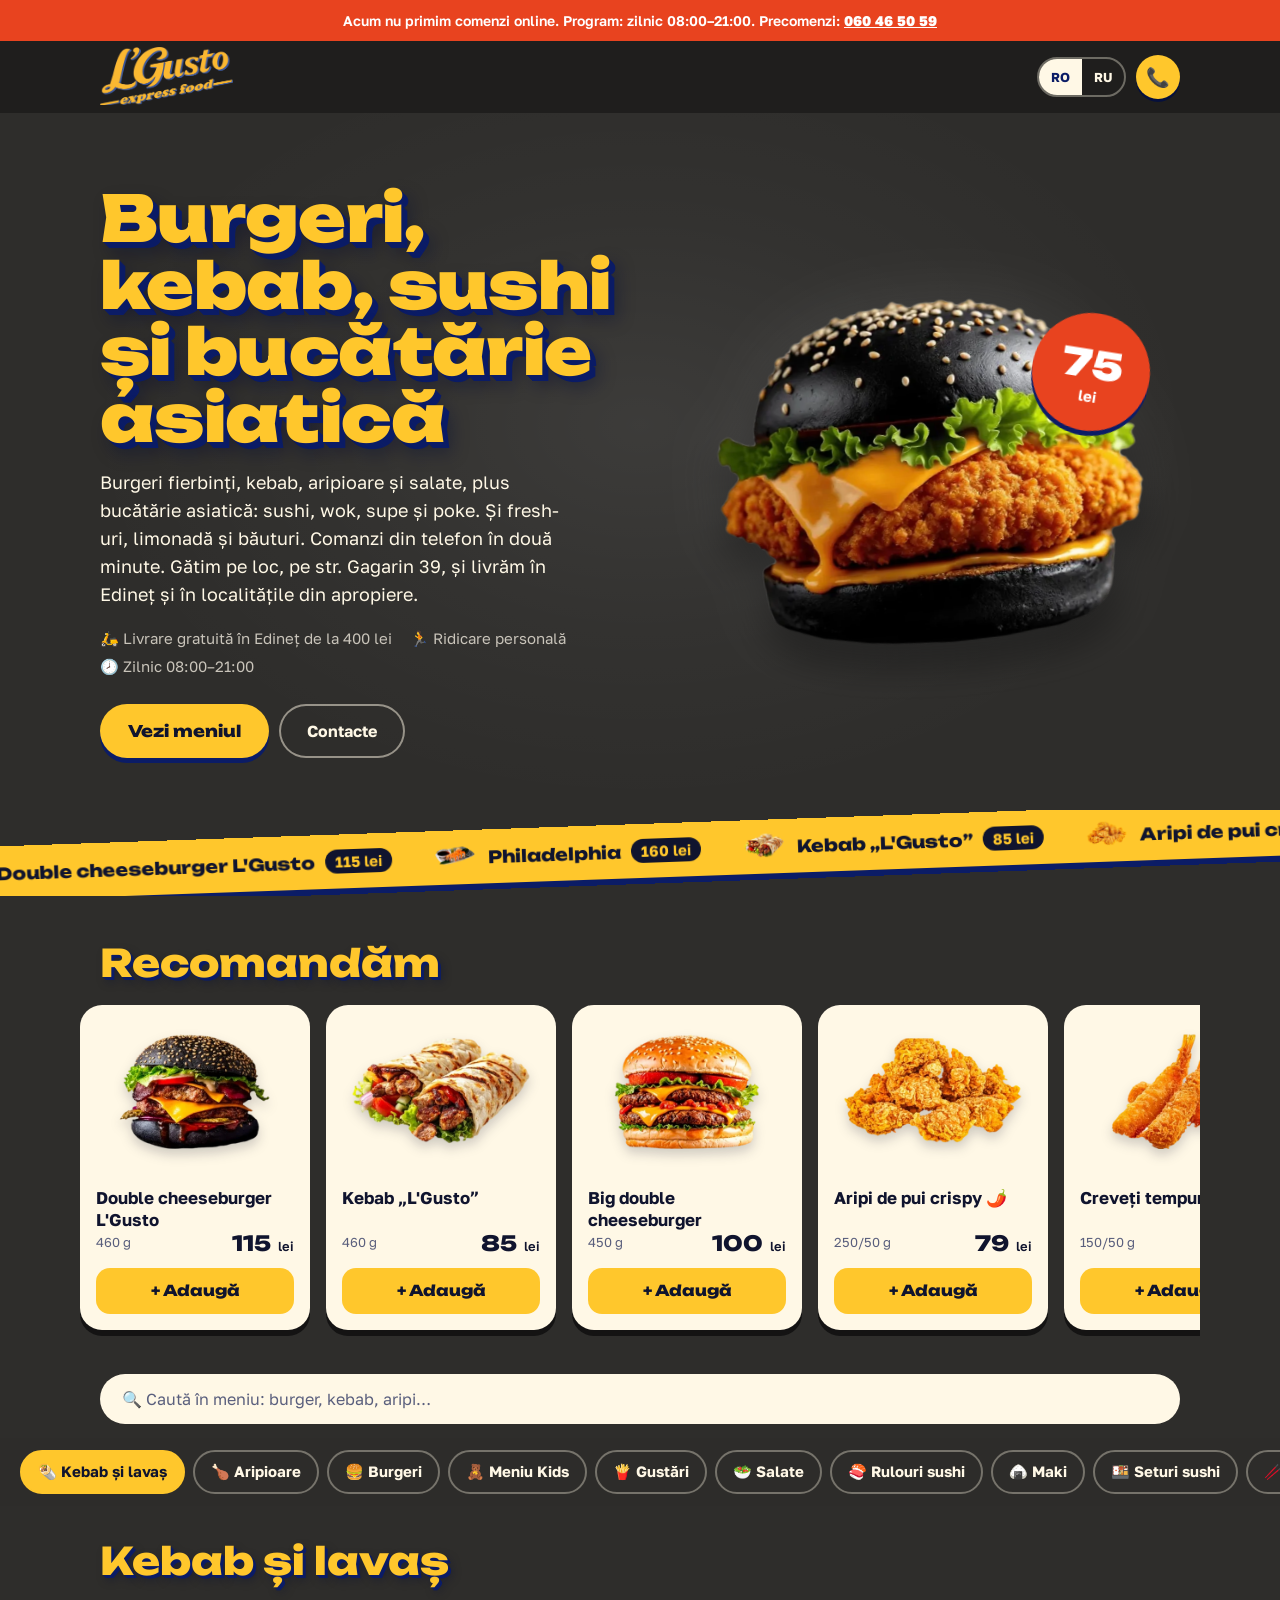
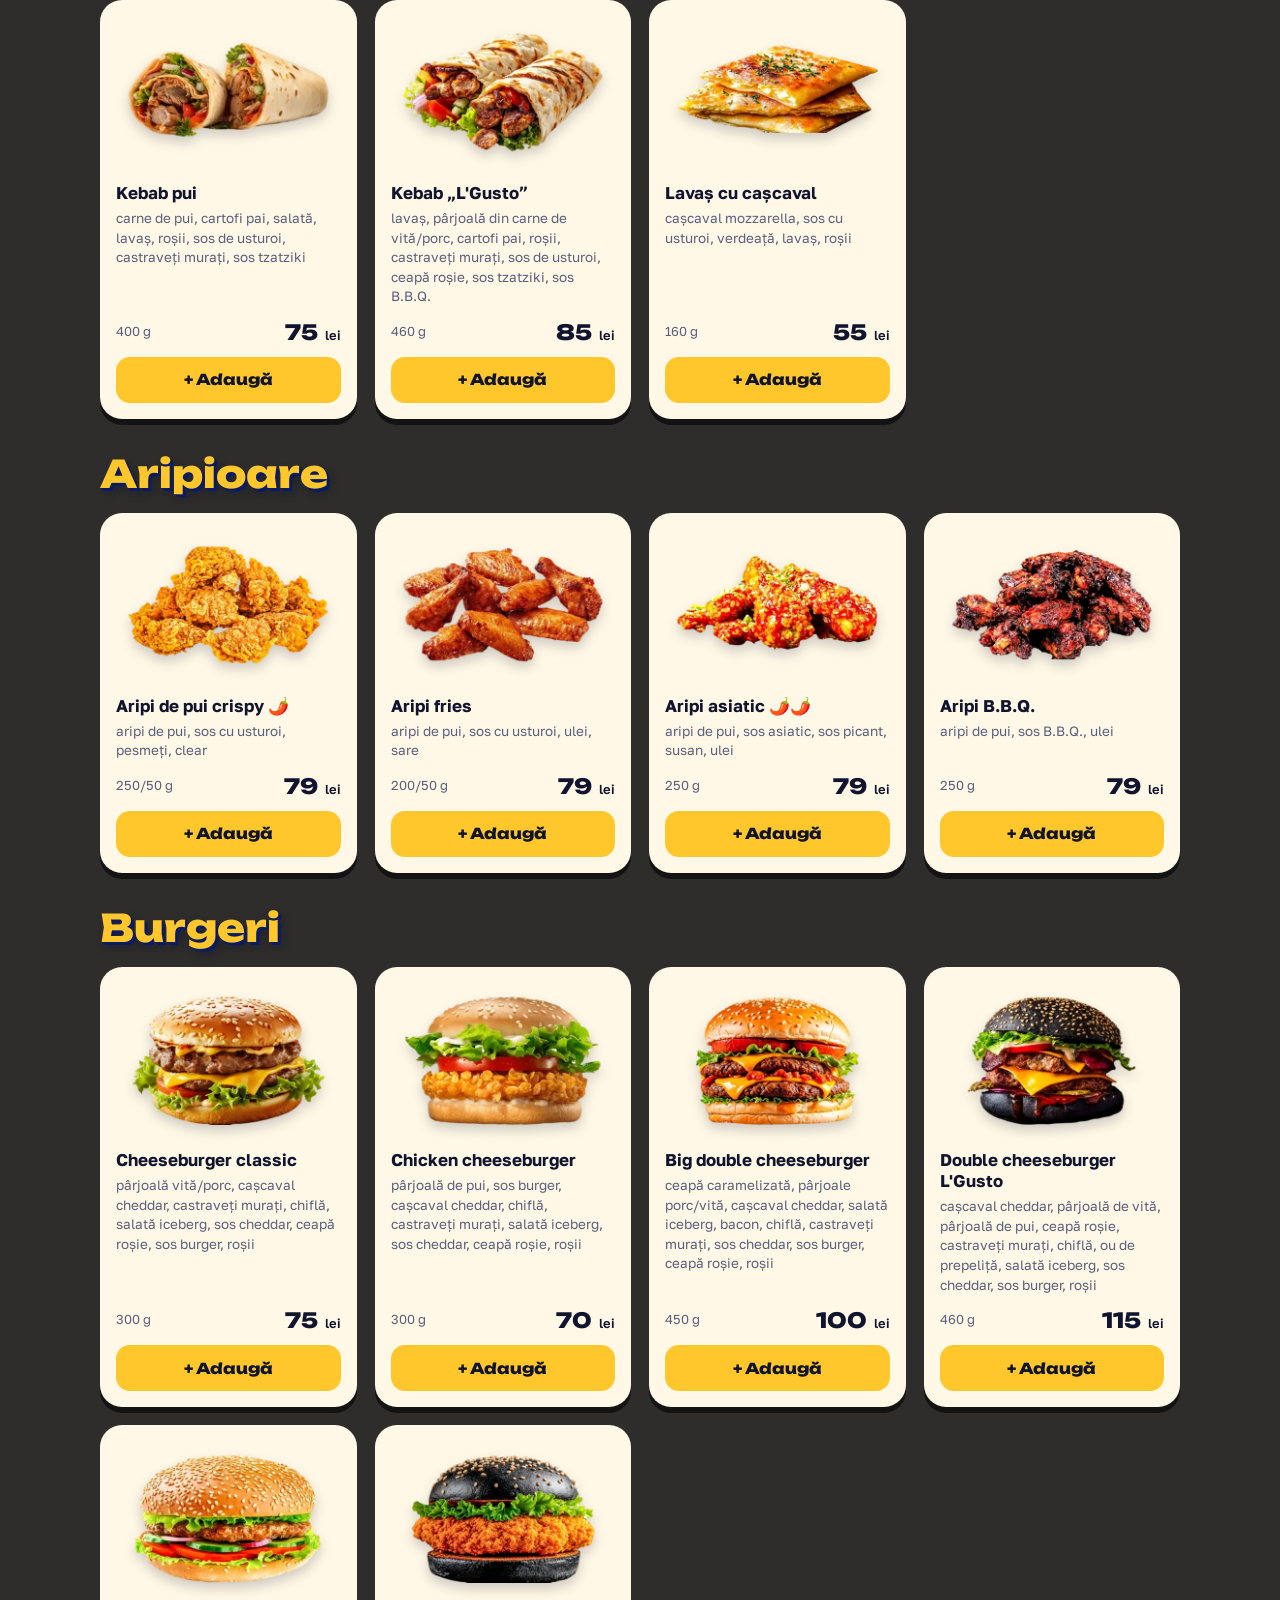
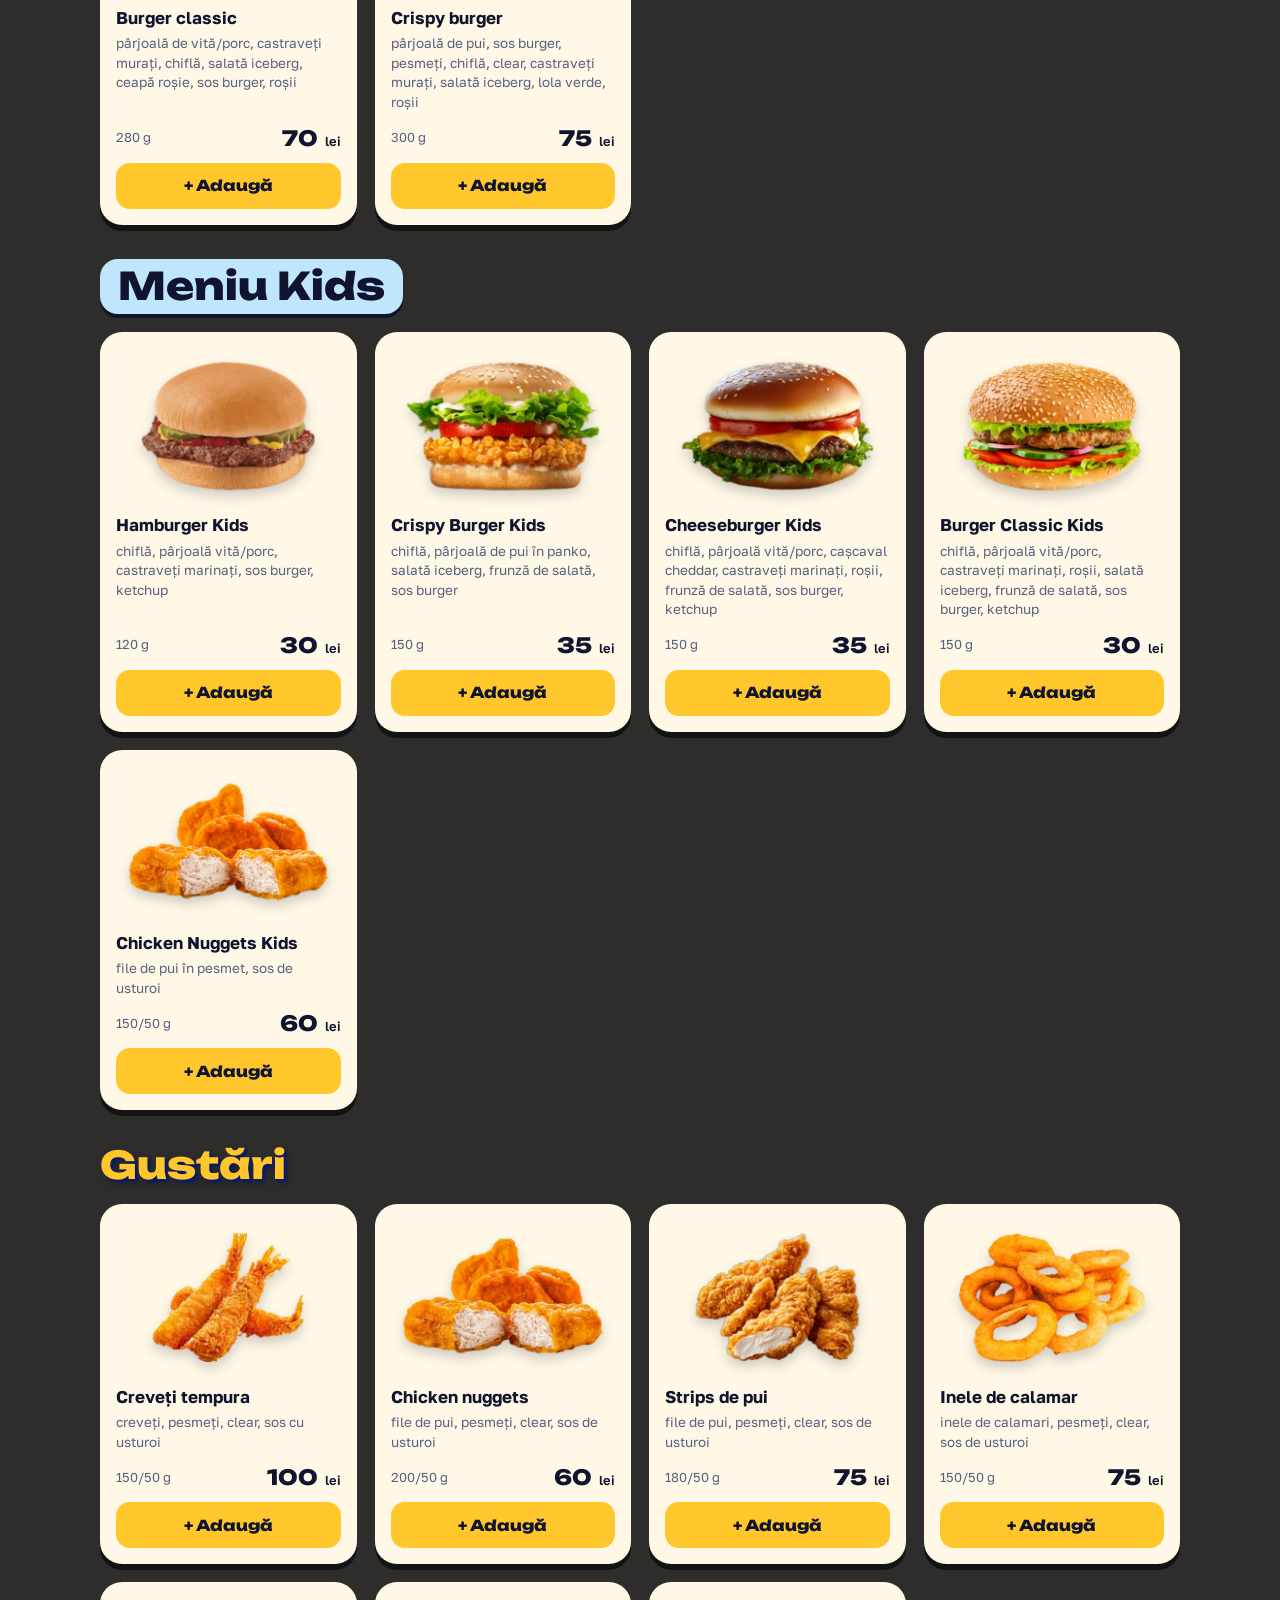
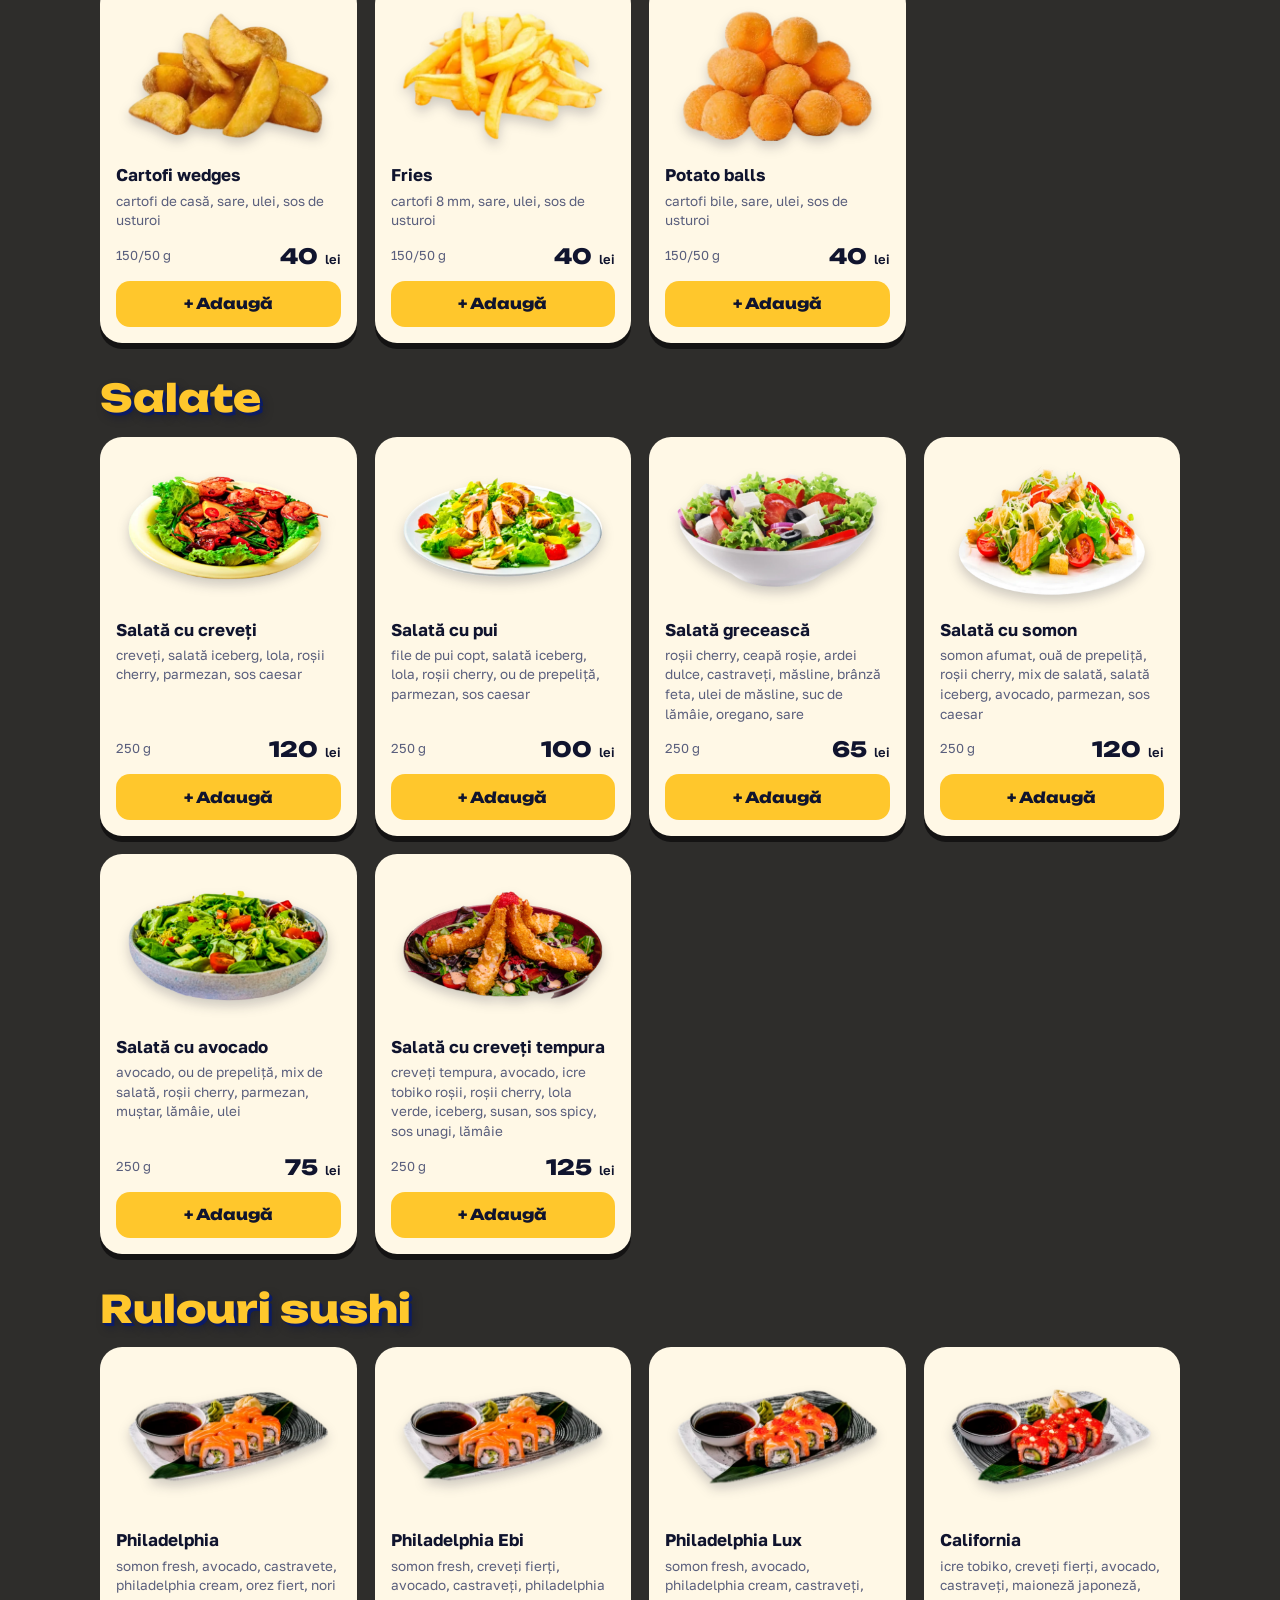
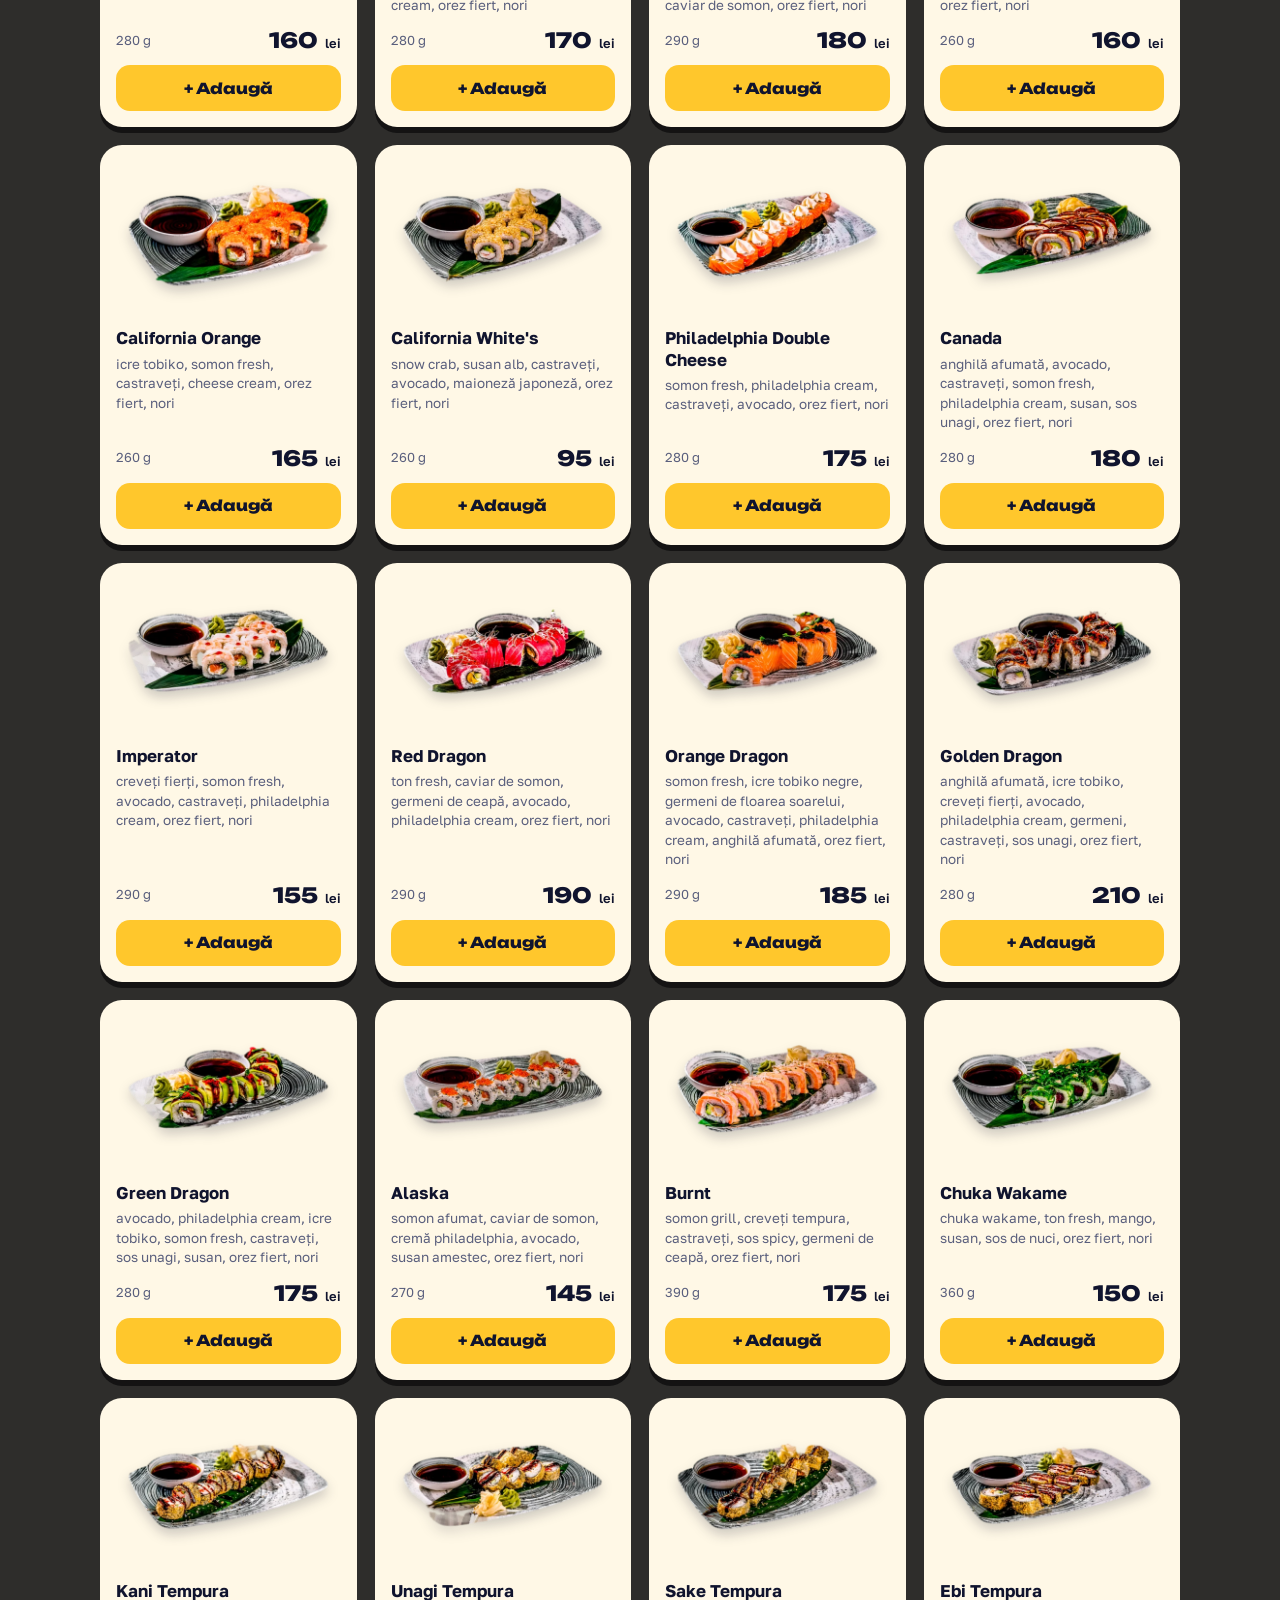
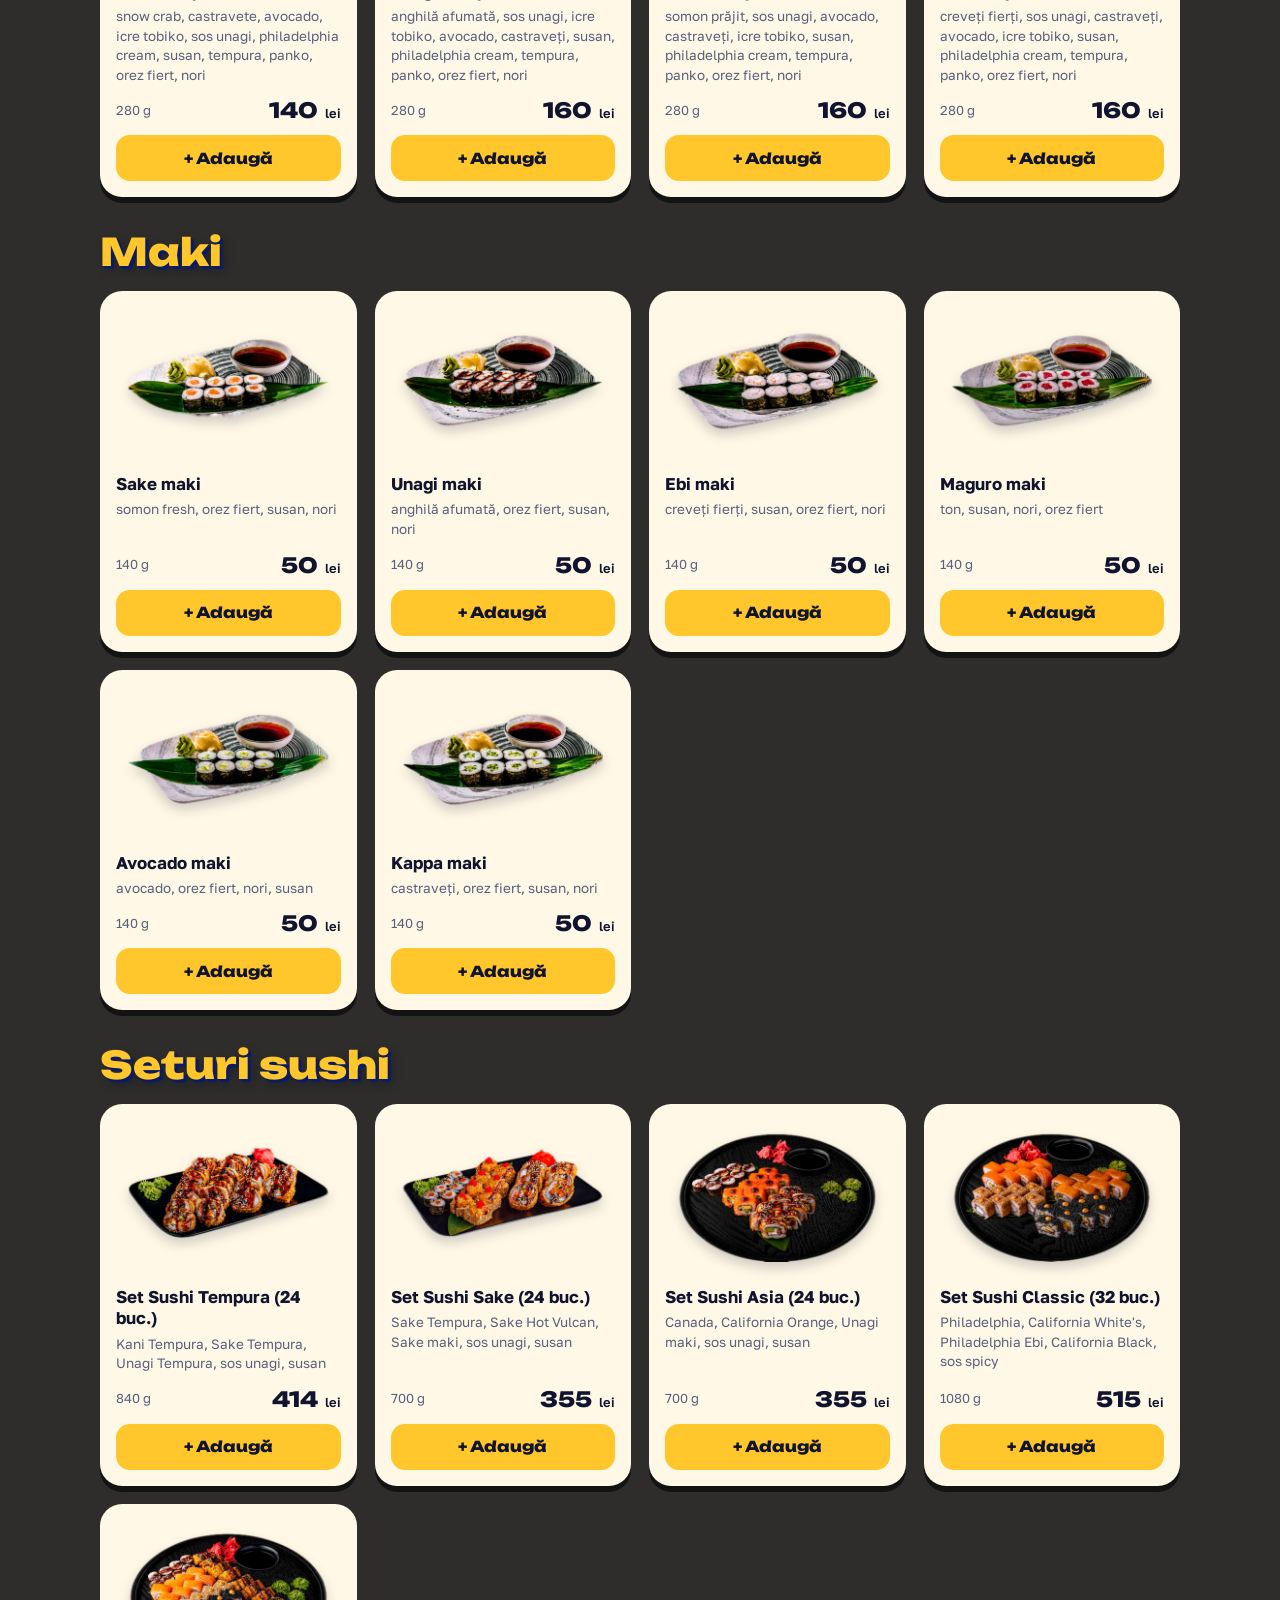
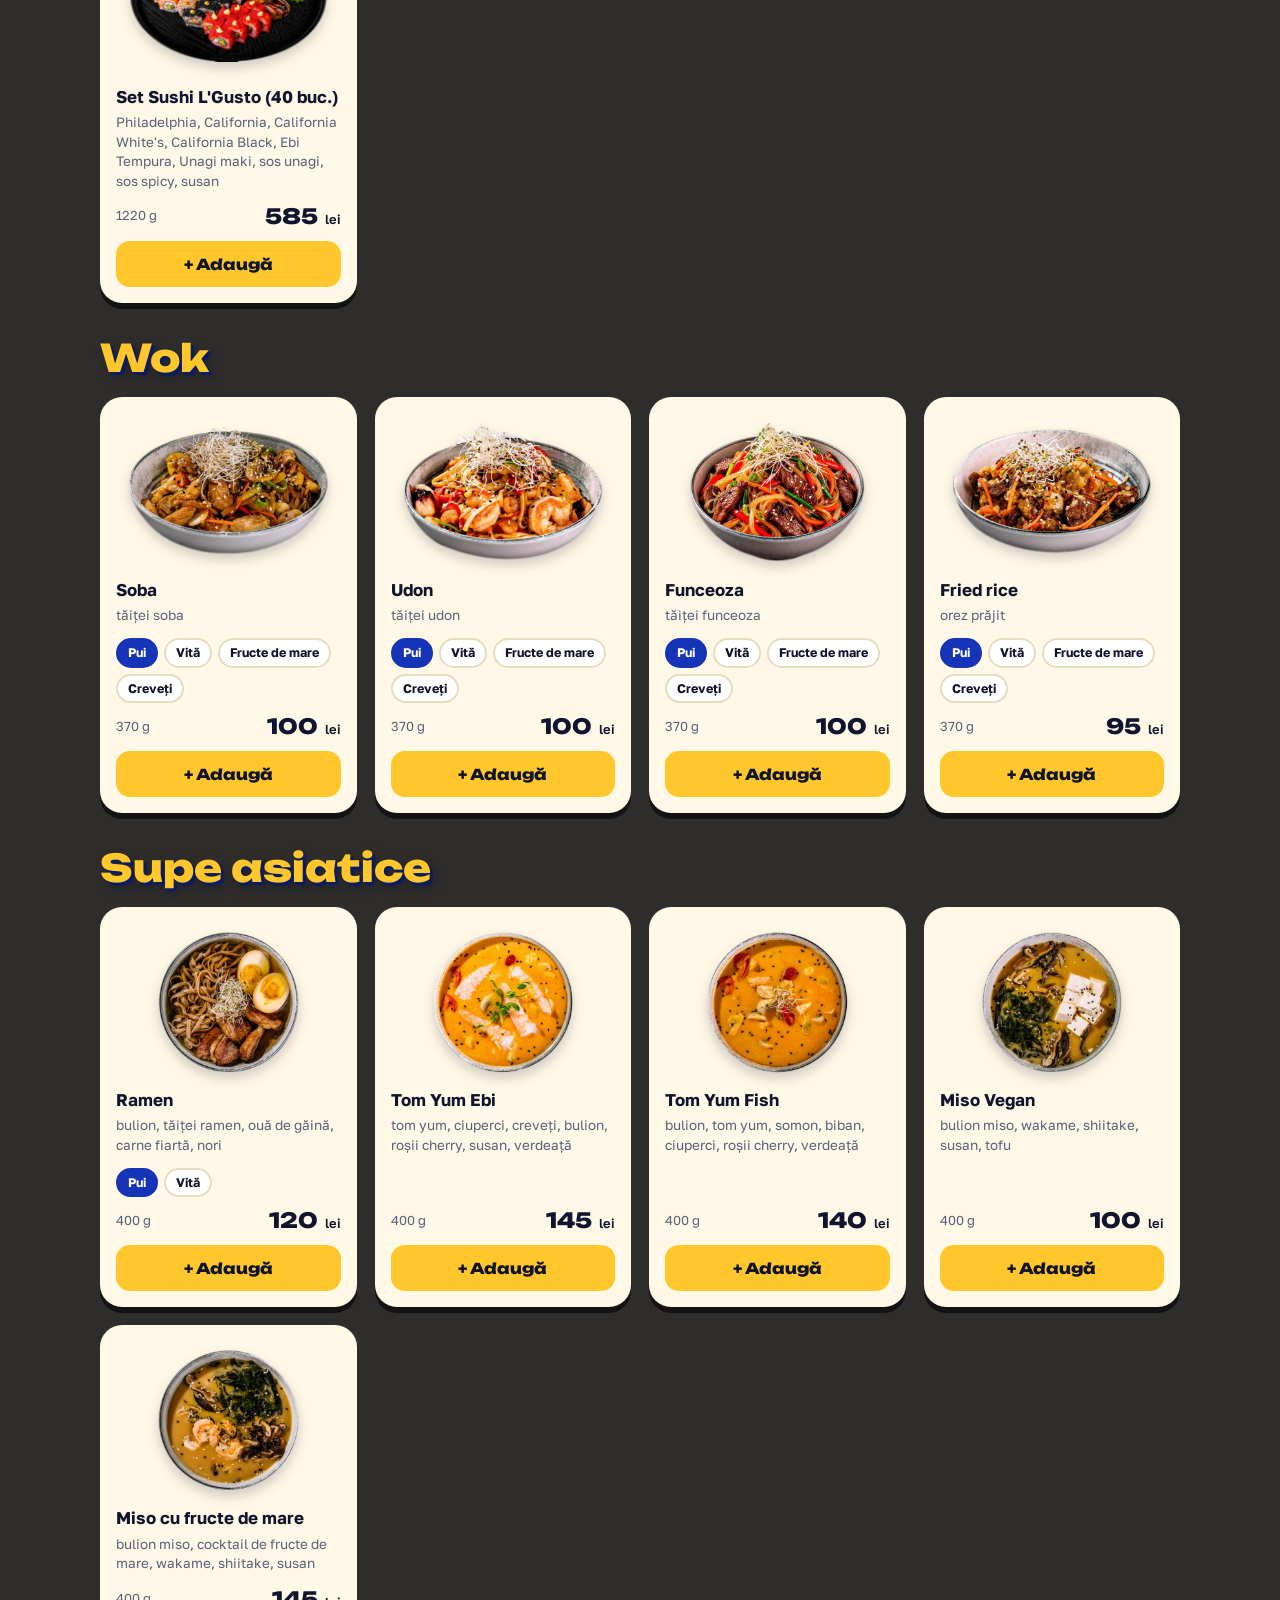
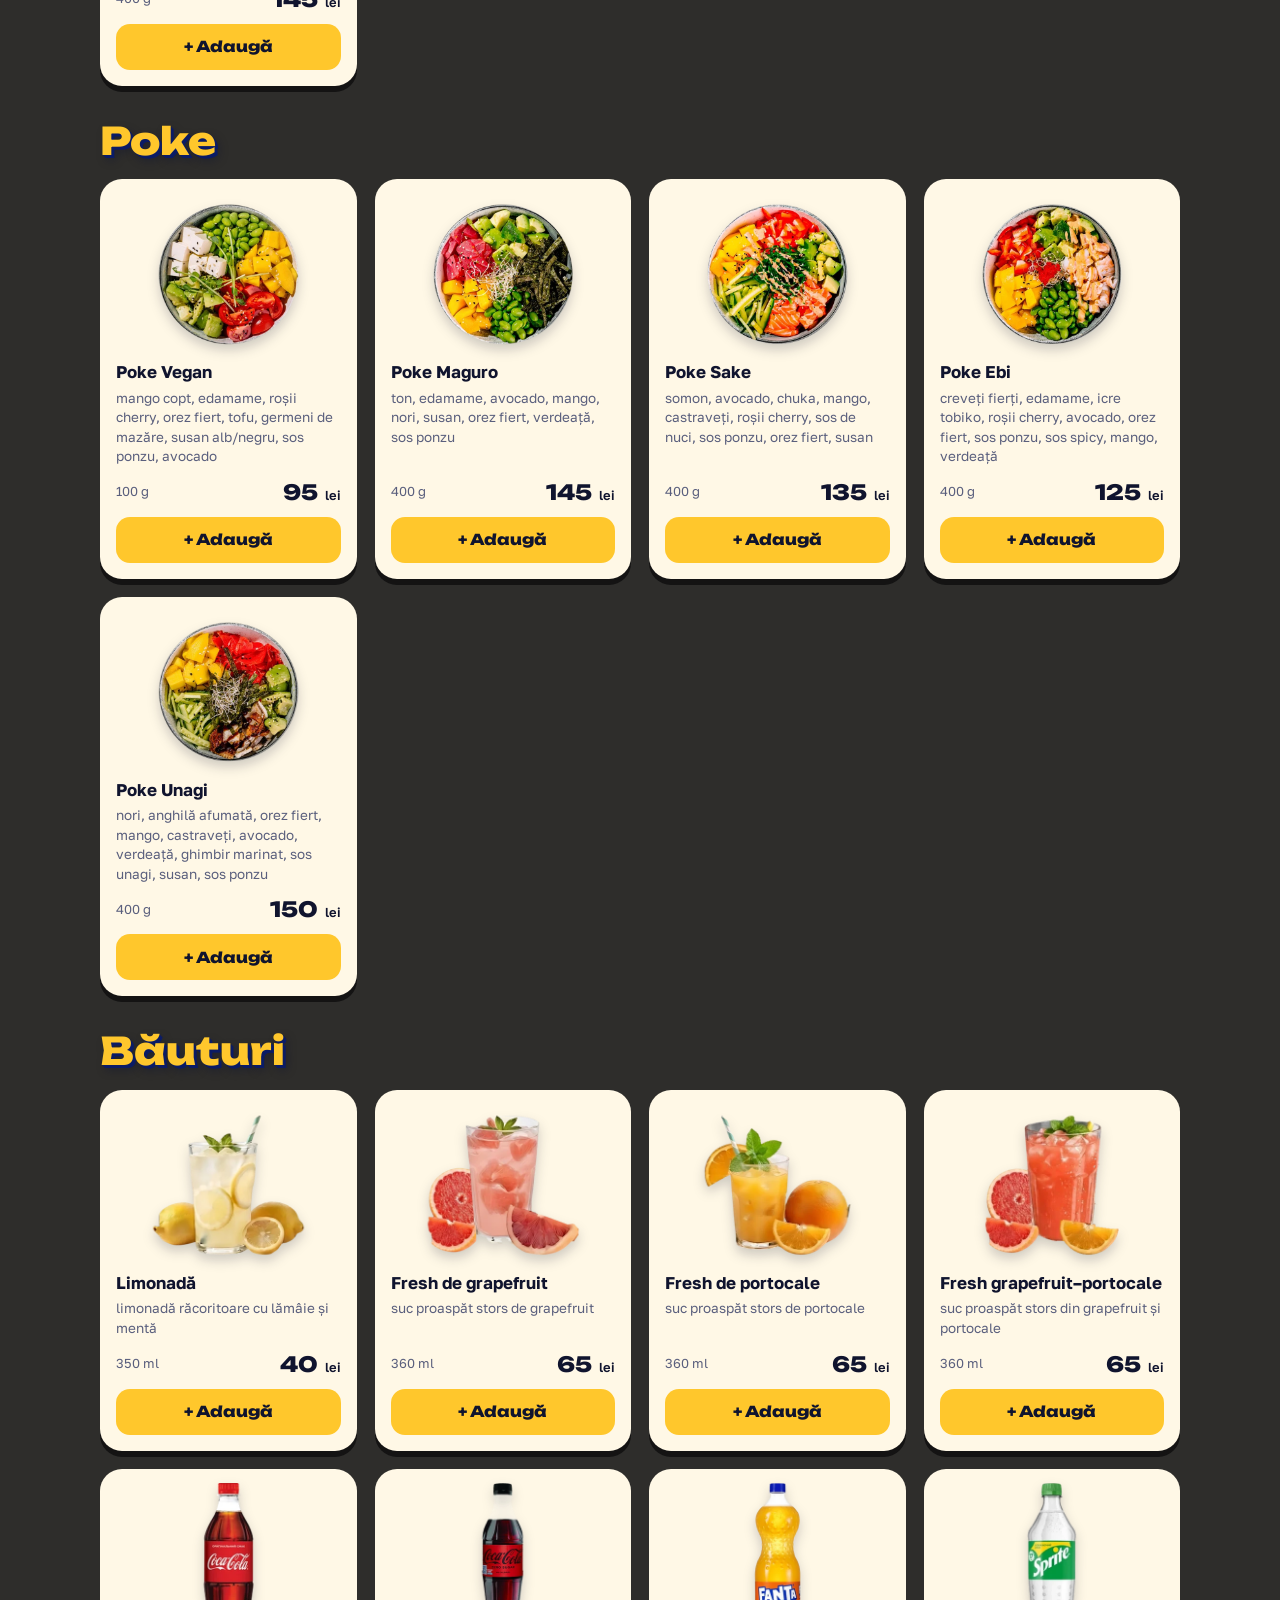
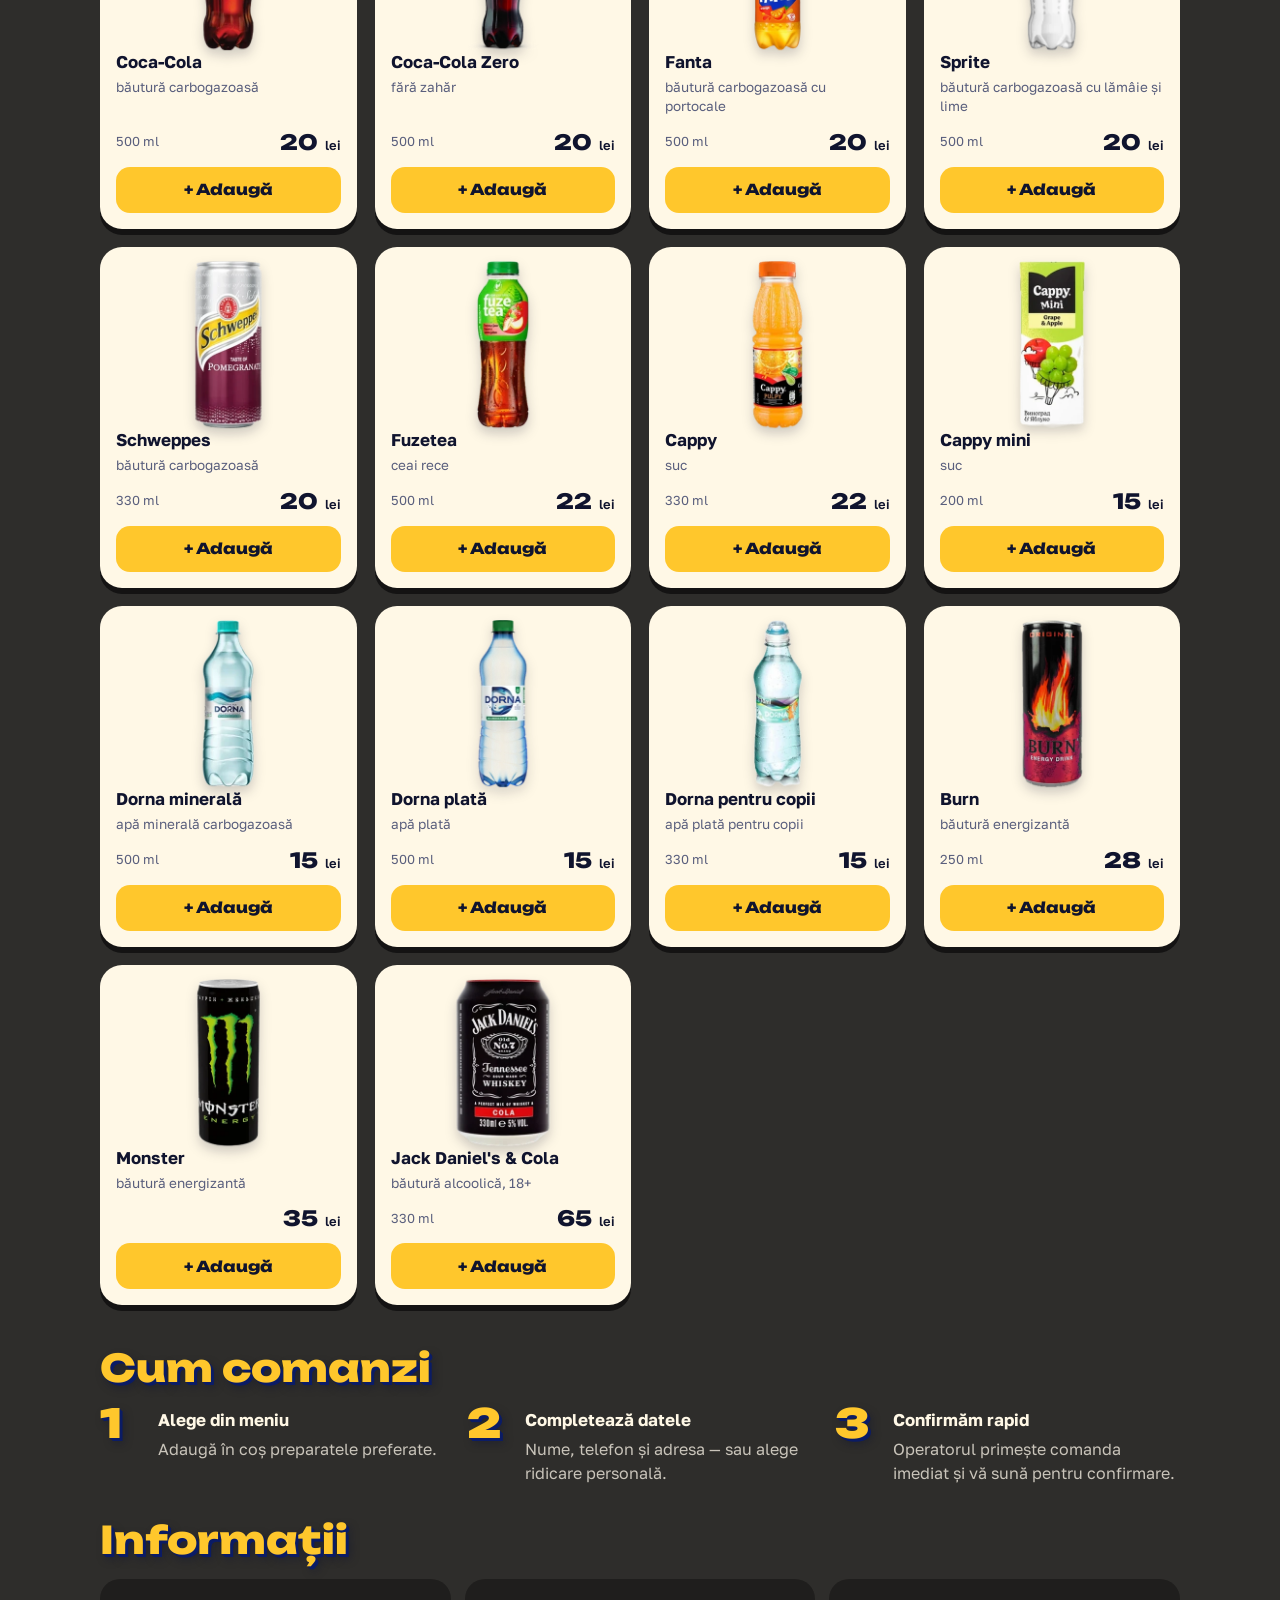
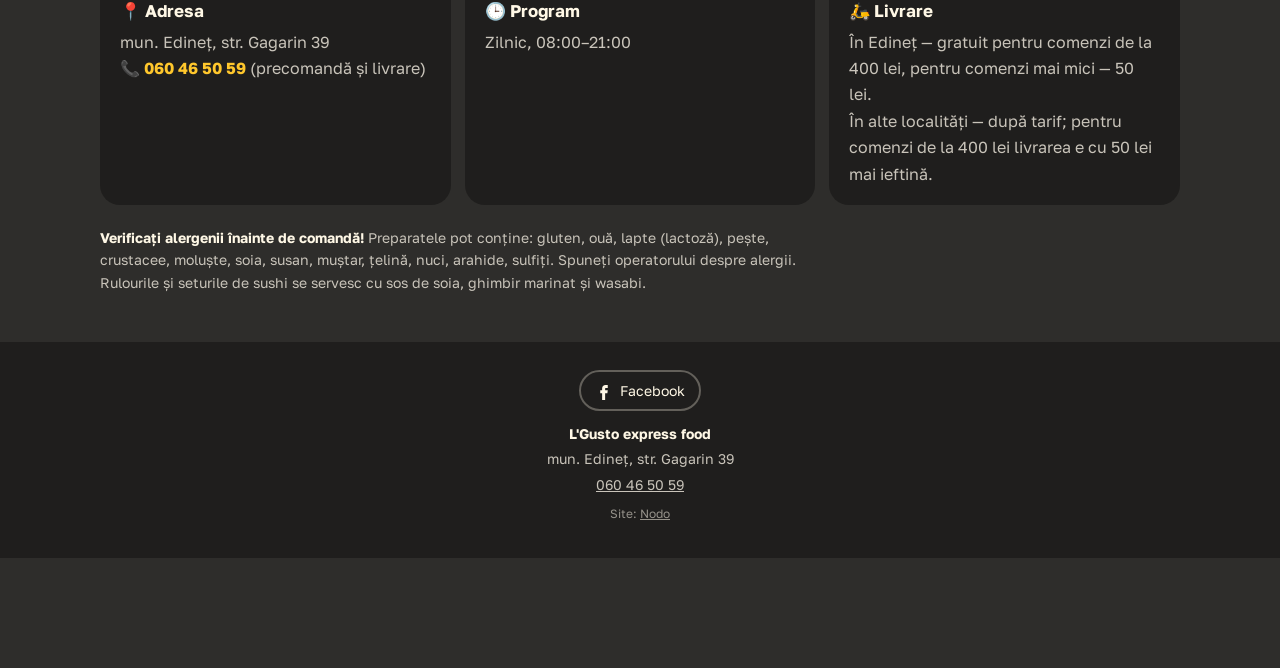
==== commit 5142e6af: "Menu: add Strips de pui Co-Authored-By: Claude Opus 5.5 <noreply@anthropic.com> Claude-Session: http" ====
--- a/index.html
+++ b/index.html
@@ -31,7 +31,7 @@
 <link rel="preload" as="style" href="https://fonts.googleapis.com/css2?family=Golos+Text:wght@400;500;600;700&amp;family=Unbounded:wght@700;800;900&amp;display=swap">
 <link href="https://fonts.googleapis.com/css2?family=Golos+Text:wght@400;500;600;700&amp;family=Unbounded:wght@700;800;900&amp;display=swap" rel="stylesheet">
 <link rel="stylesheet" href="css/site.css?v=0d92d3bb">
-<script type="application/ld+json">{"@context": "https://schema.org", "@type": ["Restaurant", "FastFoodRestaurant"], "@id": "https://elgusto.onrender.com/#restaurant", "name": "L'Gusto", "alternateName": "L'Gusto express food", "url": "https://elgusto.onrender.com/", "inLanguage": "ro", "image": "https://elgusto.onrender.com/img/og.jpg?v=2", "logo": "https://elgusto.onrender.com/icons/icon-512.png", "telephone": "+37360465059", "sameAs": ["https://www.facebook.com/share/1Vk7RXLr7c/"], "priceRange": "15–585 MDL", "currenciesAccepted": "MDL", "servesCuisine": ["Burgers", "Kebab", "Sushi", "Asian", "Fast food"], "acceptsReservations": false, "address": {"@type": "PostalAddress", "streetAddress": "str. Gagarin 39", "addressLocality": "Edineț", "addressRegion": "Edineț", "addressCountry": "MD"}, "areaServed": {"@type": "City", "name": "Edineț"}, "openingHoursSpecification": [{"@type": "OpeningHoursSpecification", "dayOfWeek": ["Monday", "Tuesday", "Wednesday", "Thursday", "Friday", "Saturday", "Sunday"], "opens": "08:00", "closes": "21:00"}], "hasMenu": {"@type": "Menu", "name": "Meniu L'Gusto", "inLanguage": "ro", "hasMenuSection": [{"@type": "MenuSection", "name": "Kebab și lavaș", "hasMenuItem": [{"@type": "MenuItem", "name": "Kebab pui", "offers": {"@type": "Offer", "price": 75, "priceCurrency": "MDL"}, "description": "carne de pui, cartofi pai, salată, lavaș, roșii, sos de usturoi, castraveți murați, sos tzatziki", "image": "https://elgusto.onrender.com/img/kebab-pui.webp?v=3"}, {"@type": "MenuItem", "name": "Kebab „L'Gusto”", "offers": {"@type": "Offer", "price": 85, "priceCurrency": "MDL"}, "description": "lavaș, pârjoală din carne de vită/porc, cartofi pai, roșii, castraveți murați, sos de usturoi, ceapă roșie, sos tzatziki, sos B.B.Q.", "image": "https://elgusto.onrender.com/img/kebab-lgusto.webp?v=3"}, {"@type": "MenuItem", "name": "Lavaș cu cașcaval", "offers": {"@type": "Offer", "price": 55, "priceCurrency": "MDL"}, "description": "cașcaval mozzarella, sos cu usturoi, verdeață, lavaș, roșii", "image": "https://elgusto.onrender.com/img/lavas-cascaval.webp?v=3"}]}, {"@type": "MenuSection", "name": "Aripioare", "hasMenuItem": [{"@type": "MenuItem", "name": "Aripi de pui crispy 🌶️", "offers": {"@type": "Offer", "price": 79, "priceCurrency": "MDL"}, "description": "aripi de pui, sos cu usturoi, pesmeți, clear", "image": "https://elgusto.onrender.com/img/aripi-crispy.webp?v=3"}, {"@type": "MenuItem", "name": "Aripi fries", "offers": {"@type": "Offer", "price": 79, "priceCurrency": "MDL"}, "description": "aripi de pui, sos cu usturoi, ulei, sare", "image": "https://elgusto.onrender.com/img/aripi-fries.webp?v=3"}, {"@type": "MenuItem", "name": "Aripi asiatic 🌶️🌶️", "offers": {"@type": "Offer", "price": 79, "priceCurrency": "MDL"}, "description": "aripi de pui, sos asiatic, sos picant, susan, ulei", "image": "https://elgusto.onrender.com/img/aripi-asiatic.webp?v=3"}, {"@type": "MenuItem", "name": "Aripi B.B.Q.", "offers": {"@type": "Offer", "price": 79, "priceCurrency": "MDL"}, "description": "aripi de pui, sos B.B.Q., ulei", "image": "https://elgusto.onrender.com/img/aripi-bbq.webp?v=3"}]}, {"@type": "MenuSection", "name": "Burgeri", "hasMenuItem": [{"@type": "MenuItem", "name": "Cheeseburger classic", "offers": {"@type": "Offer", "price": 75, "priceCurrency": "MDL"}, "description": "pârjoală vită/porc, cașcaval cheddar, castraveți murați, chiflă, salată iceberg, sos cheddar, ceapă roșie, sos burger, roșii", "image": "https://elgusto.onrender.com/img/cheeseburger-classic.webp?v=3"}, {"@type": "MenuItem", "name": "Chicken cheeseburger", "offers": {"@type": "Offer", "price": 70, "priceCurrency": "MDL"}, "description": "pârjoală de pui, sos burger, cașcaval cheddar, chiflă, castraveți murați, salată iceberg, sos cheddar, ceapă roșie, roșii", "image": "https://elgusto.onrender.com/img/chicken-cheeseburger.webp?v=3"}, {"@type": "MenuItem", "name": "Big double cheeseburger", "offers": {"@type": "Offer", "price": 100, "priceCurrency": "MDL"}, "description": "ceapă caramelizată, pârjoale porc/vită, cașcaval cheddar, salată iceberg, bacon, chiflă, castraveți murați, sos cheddar, sos burger, ceapă roșie, roșii", "image": "https://elgusto.onrender.com/img/big-double-cheeseburger.webp?v=3"}, {"@type": "MenuItem", "name": "Double cheeseburger L'Gusto", "offers": {"@type": "Offer", "price": 115, "priceCurrency": "MDL"}, "description": "cașcaval cheddar, pârjoală de vită, pârjoală de pui, ceapă roșie, castraveți murați, chiflă, ou de prepeliță, salată iceberg, sos cheddar, sos burger, roșii", "image": "https://elgusto.onrender.com/img/double-cheeseburger-lgusto.webp?v=3"}, {"@type": "MenuItem", "name": "Burger classic", "offers": {"@type": "Offer", "price": 70, "priceCurrency": "MDL"}, "description": "pârjoală de vită/porc, castraveți murați, chiflă, salată iceberg, ceapă roșie, sos burger, roșii", "image": "https://elgusto.onrender.com/img/burger-classic.webp?v=3"}, {"@type": "MenuItem", "name": "Crispy burger", "offers": {"@type": "Offer", "price": 75, "priceCurrency": "MDL"}, "description": "pârjoală de pui, sos burger, pesmeți, chiflă, clear, castraveți murați, salată iceberg, lola verde, roșii", "image": "https://elgusto.onrender.com/img/crispy-burger.webp?v=3"}]}, {"@type": "MenuSection", "name": "Meniu Kids", "hasMenuItem": [{"@type": "MenuItem", "name": "Hamburger Kids", "offers": {"@type": "Offer", "price": 30, "priceCurrency": "MDL"}, "description": "chiflă, pârjoală vită/porc, castraveți marinați, sos burger, ketchup", "image": "https://elgusto.onrender.com/img/kids-hamburger.webp?v=1"}, {"@type": "MenuItem", "name": "Crispy Burger Kids", "offers": {"@type": "Offer", "price": 35, "priceCurrency": "MDL"}, "description": "chiflă, pârjoală de pui în panko, salată iceberg, frunză de salată, sos burger", "image": "https://elgusto.onrender.com/img/kids-crispy.webp?v=1"}, {"@type": "MenuItem", "name": "Cheeseburger Kids", "offers": {"@type": "Offer", "price": 35, "priceCurrency": "MDL"}, "description": "chiflă, pârjoală vită/porc, cașcaval cheddar, castraveți marinați, roșii, frunză de salată, sos burger, ketchup", "image": "https://elgusto.onrender.com/img/kids-cheeseburger.webp?v=1"}, {"@type": "MenuItem", "name": "Burger Classic Kids", "offers": {"@type": "Offer", "price": 30, "priceCurrency": "MDL"}, "description": "chiflă, pârjoală vită/porc, castraveți marinați, roșii, salată iceberg, frunză de salată, sos burger, ketchup", "image": "https://elgusto.onrender.com/img/kids-burger-classic.webp?v=1"}, {"@type": "MenuItem", "name": "Chicken Nuggets Kids", "offers": {"@type": "Offer", "price": 60, "priceCurrency": "MDL"}, "description": "file de pui în pesmet, sos de usturoi", "image": "https://elgusto.onrender.com/img/kids-nuggets.webp?v=1"}]}, {"@type": "MenuSection", "name": "Gustări", "hasMenuItem": [{"@type": "MenuItem", "name": "Creveți tempura", "offers": {"@type": "Offer", "price": 100, "priceCurrency": "MDL"}, "description": "creveți, pesmeți, clear, sos cu usturoi", "image": "https://elgusto.onrender.com/img/creveti-tempura.webp?v=3"}, {"@type": "MenuItem", "name": "Chicken nuggets", "offers": {"@type": "Offer", "price": 60, "priceCurrency": "MDL"}, "description": "file de pui, pesmeți, clear, sos de usturoi", "image": "https://elgusto.onrender.com/img/chicken-nuggets.webp?v=3"}, {"@type": "MenuItem", "name": "Inele de calamar", "offers": {"@type": "Offer", "price": 75, "priceCurrency": "MDL"}, "description": "inele de calamari, pesmeți, clear, sos de usturoi", "image": "https://elgusto.onrender.com/img/inele-calamar.webp?v=3"}, {"@type": "MenuItem", "name": "Cartofi wedges", "offers": {"@type": "Offer", "price": 40, "priceCurrency": "MDL"}, "description": "cartofi de casă, sare, ulei, sos de usturoi", "image": "https://elgusto.onrender.com/img/cartofi-wedges.webp?v=3"}, {"@type": "MenuItem", "name": "Fries", "offers": {"@type": "Offer", "price": 40, "priceCurrency": "MDL"}, "description": "cartofi 8 mm, sare, ulei, sos de usturoi", "image": "https://elgusto.onrender.com/img/fries.webp?v=3"}, {"@type": "MenuItem", "name": "Potato balls", "offers": {"@type": "Offer", "price": 40, "priceCurrency": "MDL"}, "description": "cartofi bile, sare, ulei, sos de usturoi", "image": "https://elgusto.onrender.com/img/potato-balls.webp?v=3"}]}, {"@type": "MenuSection", "name": "Salate", "hasMenuItem": [{"@type": "MenuItem", "name": "Salată cu creveți", "offers": {"@type": "Offer", "price": 120, "priceCurrency": "MDL"}, "description": "creveți, salată iceberg, lola, roșii cherry, parmezan, sos caesar", "image": "https://elgusto.onrender.com/img/salata-creveti.webp?v=7"}, {"@type": "MenuItem", "name": "Salată cu pui", "offers": {"@type": "Offer", "price": 100, "priceCurrency": "MDL"}, "description": "file de pui copt, salată iceberg, lola, roșii cherry, ou de prepeliță, parmezan, sos caesar", "image": "https://elgusto.onrender.com/img/salata-pui.webp?v=7"}, {"@type": "MenuItem", "name": "Salată grecească", "offers": {"@type": "Offer", "price": 65, "priceCurrency": "MDL"}, "description": "roșii cherry, ceapă roșie, ardei dulce, castraveți, măsline, brânză feta, ulei de măsline, suc de lămâie, oregano, sare", "image": "https://elgusto.onrender.com/img/salata-greceasca.webp?v=7"}, {"@type": "MenuItem", "name": "Salată cu somon", "offers": {"@type": "Offer", "price": 120, "priceCurrency": "MDL"}, "description": "somon afumat, ouă de prepeliță, roșii cherry, mix de salată, salată iceberg, avocado, parmezan, sos caesar", "image": "https://elgusto.onrender.com/img/salata-somon.webp?v=7"}, {"@type": "MenuItem", "name": "Salată cu avocado", "offers": {"@type": "Offer", "price": 75, "priceCurrency": "MDL"}, "description": "avocado, ou de prepeliță, mix de salată, roșii cherry, parmezan, muștar, lămâie, ulei", "image": "https://elgusto.onrender.com/img/salata-avocado.webp?v=7"}, {"@type": "MenuItem", "name": "Salată cu creveți tempura", "offers": {"@type": "Offer", "price": 125, "priceCurrency": "MDL"}, "description": "creveți tempura, avocado, icre tobiko roșii, roșii cherry, lola verde, iceberg, susan, sos spicy, sos unagi, lămâie", "image": "https://elgusto.onrender.com/img/salata-creveti-tempura.webp?v=7"}]}, {"@type": "MenuSection", "name": "Rulouri sushi", "hasMenuItem": [{"@type": "MenuItem", "name": "Philadelphia", "offers": {"@type": "Offer", "price": 160, "priceCurrency": "MDL"}, "description": "somon fresh, avocado, castravete, philadelphia cream, orez fiert, nori", "image": "https://elgusto.onrender.com/img/sushi-philadelphia.webp?v=3"}, {"@type": "MenuItem", "name": "Philadelphia Ebi", "offers": {"@type": "Offer", "price": 170, "priceCurrency": "MDL"}, "description": "somon fresh, creveți fierți, avocado, castraveți, philadelphia cream, orez fiert, nori", "image": "https://elgusto.onrender.com/img/sushi-philadelphia-ebi.webp?v=3"}, {"@type": "MenuItem", "name": "Philadelphia Lux", "offers": {"@type": "Offer", "price": 180, "priceCurrency": "MDL"}, "description": "somon fresh, avocado, philadelphia cream, castraveți, caviar de somon, orez fiert, nori", "image": "https://elgusto.onrender.com/img/sushi-philadelphia-lux.webp?v=3"}, {"@type": "MenuItem", "name": "California", "offers": {"@type": "Offer", "price": 160, "priceCurrency": "MDL"}, "description": "icre tobiko, creveți fierți, avocado, castraveți, maioneză japoneză, orez fiert, nori", "image": "https://elgusto.onrender.com/img/sushi-california.webp?v=3"}, {"@type": "MenuItem", "name": "California Orange", "offers": {"@type": "Offer", "price": 165, "priceCurrency": "MDL"}, "description": "icre tobiko, somon fresh, castraveți, cheese cream, orez fiert, nori", "image": "https://elgusto.onrender.com/img/sushi-california-orange.webp?v=3"}, {"@type": "MenuItem", "name": "California White's", "offers": {"@type": "Offer", "price": 95, "priceCurrency": "MDL"}, "description": "snow crab, susan alb, castraveți, avocado, maioneză japoneză, orez fiert, nori", "image": "https://elgusto.onrender.com/img/sushi-california-whites.webp?v=3"}, {"@type": "MenuItem", "name": "Philadelphia Double Cheese", "offers": {"@type": "Offer", "price": 175, "priceCurrency": "MDL"}, "description": "somon fresh, philadelphia cream, castraveți, avocado, orez fiert, nori", "image": "https://elgusto.onrender.com/img/sushi-philadelphia-double-cheese.webp?v=3"}, {"@type": "MenuItem", "name": "Canada", "offers": {"@type": "Offer", "price": 180, "priceCurrency": "MDL"}, "description": "anghilă afumată, avocado, castraveți, somon fresh, philadelphia cream, susan, sos unagi, orez fiert, nori", "image": "https://elgusto.onrender.com/img/sushi-canada.webp?v=3"}, {"@type": "MenuItem", "name": "Imperator", "offers": {"@type": "Offer", "price": 155, "priceCurrency": "MDL"}, "description": "creveți fierți, somon fresh, avocado, castraveți, philadelphia cream, orez fiert, nori", "image": "https://elgusto.onrender.com/img/sushi-imperator.webp?v=3"}, {"@type": "MenuItem", "name": "Red Dragon", "offers": {"@type": "Offer", "price": 190, "priceCurrency": "MDL"}, "description": "ton fresh, caviar de somon, germeni de ceapă, avocado, philadelphia cream, orez fiert, nori", "image": "https://elgusto.onrender.com/img/sushi-red-dragon.webp?v=3"}, {"@type": "MenuItem", "name": "Orange Dragon", "offers": {"@type": "Offer", "price": 185, "priceCurrency": "MDL"}, "description": "somon fresh, icre tobiko negre, germeni de floarea soarelui, avocado, castraveți, philadelphia cream, anghilă afumată, orez fiert, nori", "image": "https://elgusto.onrender.com/img/sushi-orange-dragon.webp?v=3"}, {"@type": "MenuItem", "name": "Golden Dragon", "offers": {"@type": "Offer", "price": 210, "priceCurrency": "MDL"}, "description": "anghilă afumată, icre tobiko, creveți fierți, avocado, philadelphia cream, germeni, castraveți, sos unagi, orez fiert, nori", "image": "https://elgusto.onrender.com/img/sushi-golden-dragon.webp?v=3"}, {"@type": "MenuItem", "name": "Green Dragon", "offers": {"@type": "Offer", "price": 175, "priceCurrency": "MDL"}, "description": "avocado, philadelphia cream, icre tobiko, somon fresh, castraveți, sos unagi, susan, orez fiert, nori", "image": "https://elgusto.onrender.com/img/sushi-green-dragon.webp?v=3"}, {"@type": "MenuItem", "name": "Alaska", "offers": {"@type": "Offer", "price": 145, "priceCurrency": "MDL"}, "description": "somon afumat, caviar de somon, cremă philadelphia, avocado, susan amestec, orez fiert, nori", "image": "https://elgusto.onrender.com/img/sushi-alaska.webp?v=3"}, {"@type": "MenuItem", "name": "Burnt", "offers": {"@type": "Offer", "price": 175, "priceCurrency": "MDL"}, "description": "somon grill, creveți tempura, castraveți, sos spicy, germeni de ceapă, orez fiert, nori", "image": "https://elgusto.onrender.com/img/sushi-burnt.webp?v=3"}, {"@type": "MenuItem", "name": "Chuka Wakame", "offers": {"@type": "Offer", "price": 150, "priceCurrency": "MDL"}, "description": "chuka wakame, ton fresh, mango, susan, sos de nuci, orez fiert, nori", "image": "https://elgusto.onrender.com/img/sushi-chuka-wakame.webp?v=3"}, {"@type": "MenuItem", "name": "Kani Tempura", "offers": {"@type": "Offer", "price": 140, "priceCurrency": "MDL"}, "description": "snow crab, castravete, avocado, icre tobiko, sos unagi, philadelphia cream, susan, tempura, panko, orez fiert, nori", "image": "https://elgusto.onrender.com/img/sushi-kani-tempura.webp?v=3"}, {"@type": "MenuItem", "name": "Unagi Tempura", "offers": {"@type": "Offer", "price": 160, "priceCurrency": "MDL"}, "description": "anghilă afumată, sos unagi, icre tobiko, avocado, castraveți, susan, philadelphia cream, tempura, panko, orez fiert, nori", "image": "https://elgusto.onrender.com/img/sushi-unagi-tempura.webp?v=3"}, {"@type": "MenuItem", "name": "Sake Tempura", "offers": {"@type": "Offer", "price": 160, "priceCurrency": "MDL"}, "description": "somon prăjit, sos unagi, avocado, castraveți, icre tobiko, susan, philadelphia cream, tempura, panko, orez fiert, nori", "image": "https://elgusto.onrender.com/img/sushi-sake-tempura.webp?v=3"}, {"@type": "MenuItem", "name": "Ebi Tempura", "offers": {"@type": "Offer", "price": 160, "priceCurrency": "MDL"}, "description": "creveți fierți, sos unagi, castraveți, avocado, icre tobiko, susan, philadelphia cream, tempura, panko, orez fiert, nori", "image": "https://elgusto.onrender.com/img/sushi-ebi-tempura.webp?v=3"}]}, {"@type": "MenuSection", "name": "Maki", "hasMenuItem": [{"@type": "MenuItem", "name": "Sake maki", "offers": {"@type": "Offer", "price": 50, "priceCurrency": "MDL"}, "description": "somon fresh, orez fiert, susan, nori", "image": "https://elgusto.onrender.com/img/sushi-sake-maki.webp?v=3"}, {"@type": "MenuItem", "name": "Unagi maki", "offers": {"@type": "Offer", "price": 50, "priceCurrency": "MDL"}, "description": "anghilă afumată, orez fiert, susan, nori", "image": "https://elgusto.onrender.com/img/sushi-unagi-maki.webp?v=3"}, {"@type": "MenuItem", "name": "Ebi maki", "offers": {"@type": "Offer", "price": 50, "priceCurrency": "MDL"}, "description": "creveți fierți, susan, orez fiert, nori", "image": "https://elgusto.onrender.com/img/sushi-ebi-maki.webp?v=3"}, {"@type": "MenuItem", "name": "Maguro maki", "offers": {"@type": "Offer", "price": 50, "priceCurrency": "MDL"}, "description": "ton, susan, nori, orez fiert", "image": "https://elgusto.onrender.com/img/sushi-maguro-maki.webp?v=3"}, {"@type": "MenuItem", "name": "Avocado maki", "offers": {"@type": "Offer", "price": 50, "priceCurrency": "MDL"}, "description": "avocado, orez fiert, nori, susan", "image": "https://elgusto.onrender.com/img/sushi-avocado-maki.webp?v=3"}, {"@type": "MenuItem", "name": "Kappa maki", "offers": {"@type": "Offer", "price": 50, "priceCurrency": "MDL"}, "description": "castraveți, orez fiert, susan, nori", "image": "https://elgusto.onrender.com/img/sushi-kappa-maki.webp?v=3"}]}, {"@type": "MenuSection", "name": "Seturi sushi", "hasMenuItem": [{"@type": "MenuItem", "name": "Set Sushi Tempura (24 buc.)", "offers": {"@type": "Offer", "price": 414, "priceCurrency": "MDL"}, "description": "Kani Tempura, Sake Tempura, Unagi Tempura, sos unagi, susan", "image": "https://elgusto.onrender.com/img/sushi-set-tempura.webp?v=3"}, {"@type": "MenuItem", "name": "Set Sushi Sake (24 buc.)", "offers": {"@type": "Offer", "price": 355, "priceCurrency": "MDL"}, "description": "Sake Tempura, Sake Hot Vulcan, Sake maki, sos unagi, susan", "image": "https://elgusto.onrender.com/img/sushi-set-sake.webp?v=3"}, {"@type": "MenuItem", "name": "Set Sushi Asia (24 buc.)", "offers": {"@type": "Offer", "price": 355, "priceCurrency": "MDL"}, "description": "Canada, California Orange, Unagi maki, sos unagi, susan", "image": "https://elgusto.onrender.com/img/sushi-set-asia.webp?v=3"}, {"@type": "MenuItem", "name": "Set Sushi Classic (32 buc.)", "offers": {"@type": "Offer", "price": 515, "priceCurrency": "MDL"}, "description": "Philadelphia, California White's, Philadelphia Ebi, California Black, sos spicy", "image": "https://elgusto.onrender.com/img/sushi-set-classic.webp?v=3"}, {"@type": "MenuItem", "name": "Set Sushi L'Gusto (40 buc.)", "offers": {"@type": "Offer", "price": 585, "priceCurrency": "MDL"}, "description": "Philadelphia, California, California White's, California Black, Ebi Tempura, Unagi maki, sos unagi, sos spicy, susan", "image": "https://elgusto.onrender.com/img/sushi-set-lgusto.webp?v=3"}]}, {"@type": "MenuSection", "name": "Wok", "hasMenuItem": [{"@type": "MenuItem", "name": "Soba cu pui", "offers": {"@type": "Offer", "price": 100, "priceCurrency": "MDL"}, "description": "tăiței soba", "image": "https://elgusto.onrender.com/img/soba.webp?v=4"}, {"@type": "MenuItem", "name": "Soba cu vită", "offers": {"@type": "Offer", "price": 130, "priceCurrency": "MDL"}, "description": "tăiței soba", "image": "https://elgusto.onrender.com/img/soba.webp?v=4"}, {"@type": "MenuItem", "name": "Soba cu fructe de mare", "offers": {"@type": "Offer", "price": 140, "priceCurrency": "MDL"}, "description": "tăiței soba", "image": "https://elgusto.onrender.com/img/soba.webp?v=4"}, {"@type": "MenuItem", "name": "Soba cu creveți", "offers": {"@type": "Offer", "price": 120, "priceCurrency": "MDL"}, "description": "tăiței soba", "image": "https://elgusto.onrender.com/img/soba.webp?v=4"}, {"@type": "MenuItem", "name": "Udon cu pui", "offers": {"@type": "Offer", "price": 100, "priceCurrency": "MDL"}, "description": "tăiței udon", "image": "https://elgusto.onrender.com/img/udon.webp?v=4"}, {"@type": "MenuItem", "name": "Udon cu vită", "offers": {"@type": "Offer", "price": 130, "priceCurrency": "MDL"}, "description": "tăiței udon", "image": "https://elgusto.onrender.com/img/udon.webp?v=4"}, {"@type": "MenuItem", "name": "Udon cu fructe de mare", "offers": {"@type": "Offer", "price": 140, "priceCurrency": "MDL"}, "description": "tăiței udon", "image": "https://elgusto.onrender.com/img/udon.webp?v=4"}, {"@type": "MenuItem", "name": "Udon cu creveți", "offers": {"@type": "Offer", "price": 120, "priceCurrency": "MDL"}, "description": "tăiței udon", "image": "https://elgusto.onrender.com/img/udon.webp?v=4"}, {"@type": "MenuItem", "name": "Funceoza cu pui", "offers": {"@type": "Offer", "price": 100, "priceCurrency": "MDL"}, "description": "tăiței funceoza", "image": "https://elgusto.onrender.com/img/funceoza.webp?v=4"}, {"@type": "MenuItem", "name": "Funceoza cu vită", "offers": {"@type": "Offer", "price": 130, "priceCurrency": "MDL"}, "description": "tăiței funceoza", "image": "https://elgusto.onrender.com/img/funceoza.webp?v=4"}, {"@type": "MenuItem", "name": "Funceoza cu fructe de mare", "offers": {"@type": "Offer", "price": 140, "priceCurrency": "MDL"}, "description": "tăiței funceoza", "image": "https://elgusto.onrender.com/img/funceoza.webp?v=4"}, {"@type": "MenuItem", "name": "Funceoza cu creveți", "offers": {"@type": "Offer", "price": 120, "priceCurrency": "MDL"}, "description": "tăiței funceoza", "image": "https://elgusto.onrender.com/img/funceoza.webp?v=4"}, {"@type": "MenuItem", "name": "Fried rice cu pui", "offers": {"@type": "Offer", "price": 95, "priceCurrency": "MDL"}, "description": "orez prăjit", "image": "https://elgusto.onrender.com/img/fried-rice.webp?v=4"}, {"@type": "MenuItem", "name": "Fried rice cu vită", "offers": {"@type": "Offer", "price": 129, "priceCurrency": "MDL"}, "description": "orez prăjit", "image": "https://elgusto.onrender.com/img/fried-rice.webp?v=4"}, {"@type": "MenuItem", "name": "Fried rice cu fructe de mare", "offers": {"@type": "Offer", "price": 135, "priceCurrency": "MDL"}, "description": "orez prăjit", "image": "https://elgusto.onrender.com/img/fried-rice.webp?v=4"}, {"@type": "MenuItem", "name": "Fried rice cu creveți", "offers": {"@type": "Offer", "price": 115, "priceCurrency": "MDL"}, "description": "orez prăjit", "image": "https://elgusto.onrender.com/img/fried-rice.webp?v=4"}]}, {"@type": "MenuSection", "name": "Supe asiatice", "hasMenuItem": [{"@type": "MenuItem", "name": "Ramen cu pui", "offers": {"@type": "Offer", "price": 120, "priceCurrency": "MDL"}, "description": "bulion, tăiței ramen, ouă de găină, carne fiartă, nori", "image": "https://elgusto.onrender.com/img/ramen.webp?v=4"}, {"@type": "MenuItem", "name": "Ramen cu vită", "offers": {"@type": "Offer", "price": 140, "priceCurrency": "MDL"}, "description": "bulion, tăiței ramen, ouă de găină, carne fiartă, nori", "image": "https://elgusto.onrender.com/img/ramen.webp?v=4"}, {"@type": "MenuItem", "name": "Tom Yum Ebi", "offers": {"@type": "Offer", "price": 145, "priceCurrency": "MDL"}, "description": "tom yum, ciuperci, creveți, bulion, roșii cherry, susan, verdeață", "image": "https://elgusto.onrender.com/img/tom-yum-ebi.webp?v=4"}, {"@type": "MenuItem", "name": "Tom Yum Fish", "offers": {"@type": "Offer", "price": 140, "priceCurrency": "MDL"}, "description": "bulion, tom yum, somon, biban, ciuperci, roșii cherry, verdeață", "image": "https://elgusto.onrender.com/img/tom-yum-fish.webp?v=4"}, {"@type": "MenuItem", "name": "Miso Vegan", "offers": {"@type": "Offer", "price": 100, "priceCurrency": "MDL"}, "description": "bulion miso, wakame, shiitake, susan, tofu", "image": "https://elgusto.onrender.com/img/miso-vegan.webp?v=4"}, {"@type": "MenuItem", "name": "Miso cu fructe de mare", "offers": {"@type": "Offer", "price": 145, "priceCurrency": "MDL"}, "description": "bulion miso, cocktail de fructe de mare, wakame, shiitake, susan", "image": "https://elgusto.onrender.com/img/miso-fructe-de-mare.webp?v=4"}]}, {"@type": "MenuSection", "name": "Poke", "hasMenuItem": [{"@type": "MenuItem", "name": "Poke Vegan", "offers": {"@type": "Offer", "price": 95, "priceCurrency": "MDL"}, "description": "mango copt, edamame, roșii cherry, orez fiert, tofu, germeni de mazăre, susan alb/negru, sos ponzu, avocado", "image": "https://elgusto.onrender.com/img/poke-vegan.webp?v=4"}, {"@type": "MenuItem", "name": "Poke Maguro", "offers": {"@type": "Offer", "price": 145, "priceCurrency": "MDL"}, "description": "ton, edamame, avocado, mango, nori, susan, orez fiert, verdeață, sos ponzu", "image": "https://elgusto.onrender.com/img/poke-maguro.webp?v=4"}, {"@type": "MenuItem", "name": "Poke Sake", "offers": {"@type": "Offer", "price": 135, "priceCurrency": "MDL"}, "description": "somon, avocado, chuka, mango, castraveți, roșii cherry, sos de nuci, sos ponzu, orez fiert, susan", "image": "https://elgusto.onrender.com/img/poke-sake.webp?v=4"}, {"@type": "MenuItem", "name": "Poke Ebi", "offers": {"@type": "Offer", "price": 125, "priceCurrency": "MDL"}, "description": "creveți fierți, edamame, icre tobiko, roșii cherry, avocado, orez fiert, sos ponzu, sos spicy, mango, verdeață", "image": "https://elgusto.onrender.com/img/poke-ebi.webp?v=4"}, {"@type": "MenuItem", "name": "Poke Unagi", "offers": {"@type": "Offer", "price": 150, "priceCurrency": "MDL"}, "description": "nori, anghilă afumată, orez fiert, mango, castraveți, avocado, verdeață, ghimbir marinat, sos unagi, susan, sos ponzu", "image": "https://elgusto.onrender.com/img/poke-unagi.webp?v=4"}]}, {"@type": "MenuSection", "name": "Băuturi", "hasMenuItem": [{"@type": "MenuItem", "name": "Limonadă", "offers": {"@type": "Offer", "price": 40, "priceCurrency": "MDL"}, "description": "limonadă răcoritoare cu lămâie și mentă", "image": "https://elgusto.onrender.com/img/limonada.webp"}, {"@type": "MenuItem", "name": "Fresh de grapefruit", "offers": {"@type": "Offer", "price": 65, "priceCurrency": "MDL"}, "description": "suc proaspăt stors de grapefruit", "image": "https://elgusto.onrender.com/img/fresh-grepfrut.webp?v=8"}, {"@type": "MenuItem", "name": "Fresh de portocale", "offers": {"@type": "Offer", "price": 65, "priceCurrency": "MDL"}, "description": "suc proaspăt stors de portocale", "image": "https://elgusto.onrender.com/img/fresh-portocale.webp"}, {"@type": "MenuItem", "name": "Fresh grapefruit–portocale", "offers": {"@type": "Offer", "price": 65, "priceCurrency": "MDL"}, "description": "suc proaspăt stors din grapefruit și portocale", "image": "https://elgusto.onrender.com/img/fresh-grepfrut-portocale.webp?v=10"}, {"@type": "MenuItem", "name": "Coca-Cola", "offers": {"@type": "Offer", "price": 20, "priceCurrency": "MDL"}, "description": "băutură carbogazoasă", "image": "https://elgusto.onrender.com/img/coca-cola.webp?v=2"}, {"@type": "MenuItem", "name": "Coca-Cola Zero", "offers": {"@type": "Offer", "price": 20, "priceCurrency": "MDL"}, "description": "fără zahăr", "image": "https://elgusto.onrender.com/img/coca-cola-zero.webp?v=2"}, {"@type": "MenuItem", "name": "Fanta", "offers": {"@type": "Offer", "price": 20, "priceCurrency": "MDL"}, "description": "băutură carbogazoasă cu portocale", "image": "https://elgusto.onrender.com/img/fanta.webp?v=2"}, {"@type": "MenuItem", "name": "Sprite", "offers": {"@type": "Offer", "price": 20, "priceCurrency": "MDL"}, "description": "băutură carbogazoasă cu lămâie și lime", "image": "https://elgusto.onrender.com/img/sprite.webp?v=2"}, {"@type": "MenuItem", "name": "Schweppes", "offers": {"@type": "Offer", "price": 20, "priceCurrency": "MDL"}, "description": "băutură carbogazoasă", "image": "https://elgusto.onrender.com/img/schweppes.webp?v=2"}, {"@type": "MenuItem", "name": "Fuzetea", "offers": {"@type": "Offer", "price": 22, "priceCurrency": "MDL"}, "description": "ceai rece", "image": "https://elgusto.onrender.com/img/fuzetea.webp?v=2"}, {"@type": "MenuItem", "name": "Cappy", "offers": {"@type": "Offer", "price": 22, "priceCurrency": "MDL"}, "description": "suc", "image": "https://elgusto.onrender.com/img/cappy.webp?v=2"}, {"@type": "MenuItem", "name": "Cappy mini", "offers": {"@type": "Offer", "price": 15, "priceCurrency": "MDL"}, "description": "suc", "image": "https://elgusto.onrender.com/img/cappy-mini.webp?v=2"}, {"@type": "MenuItem", "name": "Dorna minerală", "offers": {"@type": "Offer", "price": 15, "priceCurrency": "MDL"}, "description": "apă minerală carbogazoasă", "image": "https://elgusto.onrender.com/img/dorna-minerala.webp?v=2"}, {"@type": "MenuItem", "name": "Dorna plată", "offers": {"@type": "Offer", "price": 15, "priceCurrency": "MDL"}, "description": "apă plată", "image": "https://elgusto.onrender.com/img/dorna-plata.webp?v=2"}, {"@type": "MenuItem", "name": "Dorna pentru copii", "offers": {"@type": "Offer", "price": 15, "priceCurrency": "MDL"}, "description": "apă plată pentru copii", "image": "https://elgusto.onrender.com/img/dorna-copii.webp?v=2"}, {"@type": "MenuItem", "name": "Burn", "offers": {"@type": "Offer", "price": 28, "priceCurrency": "MDL"}, "description": "băutură energizantă", "image": "https://elgusto.onrender.com/img/burn.webp?v=4"}, {"@type": "MenuItem", "name": "Monster", "offers": {"@type": "Offer", "price": 35, "priceCurrency": "MDL"}, "description": "băutură energizantă", "image": "https://elgusto.onrender.com/img/monster.webp?v=1"}, {"@type": "MenuItem", "name": "Jack Daniel's & Cola", "offers": {"@type": "Offer", "price": 65, "priceCurrency": "MDL"}, "description": "băutură alcoolică, 18+", "image": "https://elgusto.onrender.com/img/jack-daniels-cola.webp?v=2"}]}, {"@type": "MenuSection", "name": "Sosuri și adaosuri", "hasMenuItem": [{"@type": "MenuItem", "name": "Sos de usturoi", "offers": {"@type": "Offer", "price": 8, "priceCurrency": "MDL"}, "image": "https://elgusto.onrender.com/img/sos-usturoi.webp?v=5"}, {"@type": "MenuItem", "name": "Ketchup", "offers": {"@type": "Offer", "price": 8, "priceCurrency": "MDL"}, "image": "https://elgusto.onrender.com/img/ketchup.webp?v=5"}, {"@type": "MenuItem", "name": "Sos L'Gusto", "offers": {"@type": "Offer", "price": 12, "priceCurrency": "MDL"}, "image": "https://elgusto.onrender.com/img/sos-lgusto.webp?v=5"}, {"@type": "MenuItem", "name": "Sos asiatic", "offers": {"@type": "Offer", "price": 12, "priceCurrency": "MDL"}, "image": "https://elgusto.onrender.com/img/sos-asiatic.webp?v=5"}, {"@type": "MenuItem", "name": "Sos B.B.Q.", "offers": {"@type": "Offer", "price": 12, "priceCurrency": "MDL"}, "image": "https://elgusto.onrender.com/img/sos-bbq.webp?v=5"}, {"@type": "MenuItem", "name": "Sos cheddar", "offers": {"@type": "Offer", "price": 12, "priceCurrency": "MDL"}, "image": "https://elgusto.onrender.com/img/sos-cheddar.webp?v=5"}, {"@type": "MenuItem", "name": "Sos sweet chili", "offers": {"@type": "Offer", "price": 12, "priceCurrency": "MDL"}, "image": "https://elgusto.onrender.com/img/sos-sweet-chili.webp?v=5"}, {"@type": "MenuItem", "name": "Adaos kebab: carne de pui", "offers": {"@type": "Offer", "price": 20, "priceCurrency": "MDL"}}, {"@type": "MenuItem", "name": "Adaos kebab: carne porc/vită", "offers": {"@type": "Offer", "price": 20, "priceCurrency": "MDL"}}, {"@type": "MenuItem", "name": "Adaos kebab: sos", "offers": {"@type": "Offer", "price": 10, "priceCurrency": "MDL"}}, {"@type": "MenuItem", "name": "Adaos kebab: cașcaval", "offers": {"@type": "Offer", "price": 12, "priceCurrency": "MDL"}}]}]}, "potentialAction": {"@type": "OrderAction", "target": {"@type": "EntryPoint", "urlTemplate": "https://elgusto.onrender.com/#menu", "actionPlatform": ["http://schema.org/DesktopWebPlatform", "http://schema.org/MobileWebPlatform"]}, "deliveryMethod": ["http://purl.org/goodrelations/v1#DeliveryModeOwnFleet", "http://purl.org/goodrelations/v1#DeliveryModePickUp"]}}</script>
+<script type="application/ld+json">{"@context": "https://schema.org", "@type": ["Restaurant", "FastFoodRestaurant"], "@id": "https://elgusto.onrender.com/#restaurant", "name": "L'Gusto", "alternateName": "L'Gusto express food", "url": "https://elgusto.onrender.com/", "inLanguage": "ro", "image": "https://elgusto.onrender.com/img/og.jpg?v=2", "logo": "https://elgusto.onrender.com/icons/icon-512.png", "telephone": "+37360465059", "sameAs": ["https://www.facebook.com/share/1Vk7RXLr7c/"], "priceRange": "15–585 MDL", "currenciesAccepted": "MDL", "servesCuisine": ["Burgers", "Kebab", "Sushi", "Asian", "Fast food"], "acceptsReservations": false, "address": {"@type": "PostalAddress", "streetAddress": "str. Gagarin 39", "addressLocality": "Edineț", "addressRegion": "Edineț", "addressCountry": "MD"}, "areaServed": {"@type": "City", "name": "Edineț"}, "openingHoursSpecification": [{"@type": "OpeningHoursSpecification", "dayOfWeek": ["Monday", "Tuesday", "Wednesday", "Thursday", "Friday", "Saturday", "Sunday"], "opens": "08:00", "closes": "21:00"}], "hasMenu": {"@type": "Menu", "name": "Meniu L'Gusto", "inLanguage": "ro", "hasMenuSection": [{"@type": "MenuSection", "name": "Kebab și lavaș", "hasMenuItem": [{"@type": "MenuItem", "name": "Kebab pui", "offers": {"@type": "Offer", "price": 75, "priceCurrency": "MDL"}, "description": "carne de pui, cartofi pai, salată, lavaș, roșii, sos de usturoi, castraveți murați, sos tzatziki", "image": "https://elgusto.onrender.com/img/kebab-pui.webp?v=3"}, {"@type": "MenuItem", "name": "Kebab „L'Gusto”", "offers": {"@type": "Offer", "price": 85, "priceCurrency": "MDL"}, "description": "lavaș, pârjoală din carne de vită/porc, cartofi pai, roșii, castraveți murați, sos de usturoi, ceapă roșie, sos tzatziki, sos B.B.Q.", "image": "https://elgusto.onrender.com/img/kebab-lgusto.webp?v=3"}, {"@type": "MenuItem", "name": "Lavaș cu cașcaval", "offers": {"@type": "Offer", "price": 55, "priceCurrency": "MDL"}, "description": "cașcaval mozzarella, sos cu usturoi, verdeață, lavaș, roșii", "image": "https://elgusto.onrender.com/img/lavas-cascaval.webp?v=3"}]}, {"@type": "MenuSection", "name": "Aripioare", "hasMenuItem": [{"@type": "MenuItem", "name": "Aripi de pui crispy 🌶️", "offers": {"@type": "Offer", "price": 79, "priceCurrency": "MDL"}, "description": "aripi de pui, sos cu usturoi, pesmeți, clear", "image": "https://elgusto.onrender.com/img/aripi-crispy.webp?v=3"}, {"@type": "MenuItem", "name": "Aripi fries", "offers": {"@type": "Offer", "price": 79, "priceCurrency": "MDL"}, "description": "aripi de pui, sos cu usturoi, ulei, sare", "image": "https://elgusto.onrender.com/img/aripi-fries.webp?v=3"}, {"@type": "MenuItem", "name": "Aripi asiatic 🌶️🌶️", "offers": {"@type": "Offer", "price": 79, "priceCurrency": "MDL"}, "description": "aripi de pui, sos asiatic, sos picant, susan, ulei", "image": "https://elgusto.onrender.com/img/aripi-asiatic.webp?v=3"}, {"@type": "MenuItem", "name": "Aripi B.B.Q.", "offers": {"@type": "Offer", "price": 79, "priceCurrency": "MDL"}, "description": "aripi de pui, sos B.B.Q., ulei", "image": "https://elgusto.onrender.com/img/aripi-bbq.webp?v=3"}]}, {"@type": "MenuSection", "name": "Burgeri", "hasMenuItem": [{"@type": "MenuItem", "name": "Cheeseburger classic", "offers": {"@type": "Offer", "price": 75, "priceCurrency": "MDL"}, "description": "pârjoală vită/porc, cașcaval cheddar, castraveți murați, chiflă, salată iceberg, sos cheddar, ceapă roșie, sos burger, roșii", "image": "https://elgusto.onrender.com/img/cheeseburger-classic.webp?v=3"}, {"@type": "MenuItem", "name": "Chicken cheeseburger", "offers": {"@type": "Offer", "price": 70, "priceCurrency": "MDL"}, "description": "pârjoală de pui, sos burger, cașcaval cheddar, chiflă, castraveți murați, salată iceberg, sos cheddar, ceapă roșie, roșii", "image": "https://elgusto.onrender.com/img/chicken-cheeseburger.webp?v=3"}, {"@type": "MenuItem", "name": "Big double cheeseburger", "offers": {"@type": "Offer", "price": 100, "priceCurrency": "MDL"}, "description": "ceapă caramelizată, pârjoale porc/vită, cașcaval cheddar, salată iceberg, bacon, chiflă, castraveți murați, sos cheddar, sos burger, ceapă roșie, roșii", "image": "https://elgusto.onrender.com/img/big-double-cheeseburger.webp?v=3"}, {"@type": "MenuItem", "name": "Double cheeseburger L'Gusto", "offers": {"@type": "Offer", "price": 115, "priceCurrency": "MDL"}, "description": "cașcaval cheddar, pârjoală de vită, pârjoală de pui, ceapă roșie, castraveți murați, chiflă, ou de prepeliță, salată iceberg, sos cheddar, sos burger, roșii", "image": "https://elgusto.onrender.com/img/double-cheeseburger-lgusto.webp?v=3"}, {"@type": "MenuItem", "name": "Burger classic", "offers": {"@type": "Offer", "price": 70, "priceCurrency": "MDL"}, "description": "pârjoală de vită/porc, castraveți murați, chiflă, salată iceberg, ceapă roșie, sos burger, roșii", "image": "https://elgusto.onrender.com/img/burger-classic.webp?v=3"}, {"@type": "MenuItem", "name": "Crispy burger", "offers": {"@type": "Offer", "price": 75, "priceCurrency": "MDL"}, "description": "pârjoală de pui, sos burger, pesmeți, chiflă, clear, castraveți murați, salată iceberg, lola verde, roșii", "image": "https://elgusto.onrender.com/img/crispy-burger.webp?v=3"}]}, {"@type": "MenuSection", "name": "Meniu Kids", "hasMenuItem": [{"@type": "MenuItem", "name": "Hamburger Kids", "offers": {"@type": "Offer", "price": 30, "priceCurrency": "MDL"}, "description": "chiflă, pârjoală vită/porc, castraveți marinați, sos burger, ketchup", "image": "https://elgusto.onrender.com/img/kids-hamburger.webp?v=1"}, {"@type": "MenuItem", "name": "Crispy Burger Kids", "offers": {"@type": "Offer", "price": 35, "priceCurrency": "MDL"}, "description": "chiflă, pârjoală de pui în panko, salată iceberg, frunză de salată, sos burger", "image": "https://elgusto.onrender.com/img/kids-crispy.webp?v=1"}, {"@type": "MenuItem", "name": "Cheeseburger Kids", "offers": {"@type": "Offer", "price": 35, "priceCurrency": "MDL"}, "description": "chiflă, pârjoală vită/porc, cașcaval cheddar, castraveți marinați, roșii, frunză de salată, sos burger, ketchup", "image": "https://elgusto.onrender.com/img/kids-cheeseburger.webp?v=1"}, {"@type": "MenuItem", "name": "Burger Classic Kids", "offers": {"@type": "Offer", "price": 30, "priceCurrency": "MDL"}, "description": "chiflă, pârjoală vită/porc, castraveți marinați, roșii, salată iceberg, frunză de salată, sos burger, ketchup", "image": "https://elgusto.onrender.com/img/kids-burger-classic.webp?v=1"}, {"@type": "MenuItem", "name": "Chicken Nuggets Kids", "offers": {"@type": "Offer", "price": 60, "priceCurrency": "MDL"}, "description": "file de pui în pesmet, sos de usturoi", "image": "https://elgusto.onrender.com/img/kids-nuggets.webp?v=1"}]}, {"@type": "MenuSection", "name": "Gustări", "hasMenuItem": [{"@type": "MenuItem", "name": "Creveți tempura", "offers": {"@type": "Offer", "price": 100, "priceCurrency": "MDL"}, "description": "creveți, pesmeți, clear, sos cu usturoi", "image": "https://elgusto.onrender.com/img/creveti-tempura.webp?v=3"}, {"@type": "MenuItem", "name": "Chicken nuggets", "offers": {"@type": "Offer", "price": 60, "priceCurrency": "MDL"}, "description": "file de pui, pesmeți, clear, sos de usturoi", "image": "https://elgusto.onrender.com/img/chicken-nuggets.webp?v=3"}, {"@type": "MenuItem", "name": "Strips de pui", "offers": {"@type": "Offer", "price": 75, "priceCurrency": "MDL"}, "description": "file de pui, pesmeți, clear, sos de usturoi", "image": "https://elgusto.onrender.com/img/strips-pui.webp?v=1"}, {"@type": "MenuItem", "name": "Inele de calamar", "offers": {"@type": "Offer", "price": 75, "priceCurrency": "MDL"}, "description": "inele de calamari, pesmeți, clear, sos de usturoi", "image": "https://elgusto.onrender.com/img/inele-calamar.webp?v=3"}, {"@type": "MenuItem", "name": "Cartofi wedges", "offers": {"@type": "Offer", "price": 40, "priceCurrency": "MDL"}, "description": "cartofi de casă, sare, ulei, sos de usturoi", "image": "https://elgusto.onrender.com/img/cartofi-wedges.webp?v=3"}, {"@type": "MenuItem", "name": "Fries", "offers": {"@type": "Offer", "price": 40, "priceCurrency": "MDL"}, "description": "cartofi 8 mm, sare, ulei, sos de usturoi", "image": "https://elgusto.onrender.com/img/fries.webp?v=3"}, {"@type": "MenuItem", "name": "Potato balls", "offers": {"@type": "Offer", "price": 40, "priceCurrency": "MDL"}, "description": "cartofi bile, sare, ulei, sos de usturoi", "image": "https://elgusto.onrender.com/img/potato-balls.webp?v=3"}]}, {"@type": "MenuSection", "name": "Salate", "hasMenuItem": [{"@type": "MenuItem", "name": "Salată cu creveți", "offers": {"@type": "Offer", "price": 120, "priceCurrency": "MDL"}, "description": "creveți, salată iceberg, lola, roșii cherry, parmezan, sos caesar", "image": "https://elgusto.onrender.com/img/salata-creveti.webp?v=7"}, {"@type": "MenuItem", "name": "Salată cu pui", "offers": {"@type": "Offer", "price": 100, "priceCurrency": "MDL"}, "description": "file de pui copt, salată iceberg, lola, roșii cherry, ou de prepeliță, parmezan, sos caesar", "image": "https://elgusto.onrender.com/img/salata-pui.webp?v=7"}, {"@type": "MenuItem", "name": "Salată grecească", "offers": {"@type": "Offer", "price": 65, "priceCurrency": "MDL"}, "description": "roșii cherry, ceapă roșie, ardei dulce, castraveți, măsline, brânză feta, ulei de măsline, suc de lămâie, oregano, sare", "image": "https://elgusto.onrender.com/img/salata-greceasca.webp?v=7"}, {"@type": "MenuItem", "name": "Salată cu somon", "offers": {"@type": "Offer", "price": 120, "priceCurrency": "MDL"}, "description": "somon afumat, ouă de prepeliță, roșii cherry, mix de salată, salată iceberg, avocado, parmezan, sos caesar", "image": "https://elgusto.onrender.com/img/salata-somon.webp?v=7"}, {"@type": "MenuItem", "name": "Salată cu avocado", "offers": {"@type": "Offer", "price": 75, "priceCurrency": "MDL"}, "description": "avocado, ou de prepeliță, mix de salată, roșii cherry, parmezan, muștar, lămâie, ulei", "image": "https://elgusto.onrender.com/img/salata-avocado.webp?v=7"}, {"@type": "MenuItem", "name": "Salată cu creveți tempura", "offers": {"@type": "Offer", "price": 125, "priceCurrency": "MDL"}, "description": "creveți tempura, avocado, icre tobiko roșii, roșii cherry, lola verde, iceberg, susan, sos spicy, sos unagi, lămâie", "image": "https://elgusto.onrender.com/img/salata-creveti-tempura.webp?v=7"}]}, {"@type": "MenuSection", "name": "Rulouri sushi", "hasMenuItem": [{"@type": "MenuItem", "name": "Philadelphia", "offers": {"@type": "Offer", "price": 160, "priceCurrency": "MDL"}, "description": "somon fresh, avocado, castravete, philadelphia cream, orez fiert, nori", "image": "https://elgusto.onrender.com/img/sushi-philadelphia.webp?v=3"}, {"@type": "MenuItem", "name": "Philadelphia Ebi", "offers": {"@type": "Offer", "price": 170, "priceCurrency": "MDL"}, "description": "somon fresh, creveți fierți, avocado, castraveți, philadelphia cream, orez fiert, nori", "image": "https://elgusto.onrender.com/img/sushi-philadelphia-ebi.webp?v=3"}, {"@type": "MenuItem", "name": "Philadelphia Lux", "offers": {"@type": "Offer", "price": 180, "priceCurrency": "MDL"}, "description": "somon fresh, avocado, philadelphia cream, castraveți, caviar de somon, orez fiert, nori", "image": "https://elgusto.onrender.com/img/sushi-philadelphia-lux.webp?v=3"}, {"@type": "MenuItem", "name": "California", "offers": {"@type": "Offer", "price": 160, "priceCurrency": "MDL"}, "description": "icre tobiko, creveți fierți, avocado, castraveți, maioneză japoneză, orez fiert, nori", "image": "https://elgusto.onrender.com/img/sushi-california.webp?v=3"}, {"@type": "MenuItem", "name": "California Orange", "offers": {"@type": "Offer", "price": 165, "priceCurrency": "MDL"}, "description": "icre tobiko, somon fresh, castraveți, cheese cream, orez fiert, nori", "image": "https://elgusto.onrender.com/img/sushi-california-orange.webp?v=3"}, {"@type": "MenuItem", "name": "California White's", "offers": {"@type": "Offer", "price": 95, "priceCurrency": "MDL"}, "description": "snow crab, susan alb, castraveți, avocado, maioneză japoneză, orez fiert, nori", "image": "https://elgusto.onrender.com/img/sushi-california-whites.webp?v=3"}, {"@type": "MenuItem", "name": "Philadelphia Double Cheese", "offers": {"@type": "Offer", "price": 175, "priceCurrency": "MDL"}, "description": "somon fresh, philadelphia cream, castraveți, avocado, orez fiert, nori", "image": "https://elgusto.onrender.com/img/sushi-philadelphia-double-cheese.webp?v=3"}, {"@type": "MenuItem", "name": "Canada", "offers": {"@type": "Offer", "price": 180, "priceCurrency": "MDL"}, "description": "anghilă afumată, avocado, castraveți, somon fresh, philadelphia cream, susan, sos unagi, orez fiert, nori", "image": "https://elgusto.onrender.com/img/sushi-canada.webp?v=3"}, {"@type": "MenuItem", "name": "Imperator", "offers": {"@type": "Offer", "price": 155, "priceCurrency": "MDL"}, "description": "creveți fierți, somon fresh, avocado, castraveți, philadelphia cream, orez fiert, nori", "image": "https://elgusto.onrender.com/img/sushi-imperator.webp?v=3"}, {"@type": "MenuItem", "name": "Red Dragon", "offers": {"@type": "Offer", "price": 190, "priceCurrency": "MDL"}, "description": "ton fresh, caviar de somon, germeni de ceapă, avocado, philadelphia cream, orez fiert, nori", "image": "https://elgusto.onrender.com/img/sushi-red-dragon.webp?v=3"}, {"@type": "MenuItem", "name": "Orange Dragon", "offers": {"@type": "Offer", "price": 185, "priceCurrency": "MDL"}, "description": "somon fresh, icre tobiko negre, germeni de floarea soarelui, avocado, castraveți, philadelphia cream, anghilă afumată, orez fiert, nori", "image": "https://elgusto.onrender.com/img/sushi-orange-dragon.webp?v=3"}, {"@type": "MenuItem", "name": "Golden Dragon", "offers": {"@type": "Offer", "price": 210, "priceCurrency": "MDL"}, "description": "anghilă afumată, icre tobiko, creveți fierți, avocado, philadelphia cream, germeni, castraveți, sos unagi, orez fiert, nori", "image": "https://elgusto.onrender.com/img/sushi-golden-dragon.webp?v=3"}, {"@type": "MenuItem", "name": "Green Dragon", "offers": {"@type": "Offer", "price": 175, "priceCurrency": "MDL"}, "description": "avocado, philadelphia cream, icre tobiko, somon fresh, castraveți, sos unagi, susan, orez fiert, nori", "image": "https://elgusto.onrender.com/img/sushi-green-dragon.webp?v=3"}, {"@type": "MenuItem", "name": "Alaska", "offers": {"@type": "Offer", "price": 145, "priceCurrency": "MDL"}, "description": "somon afumat, caviar de somon, cremă philadelphia, avocado, susan amestec, orez fiert, nori", "image": "https://elgusto.onrender.com/img/sushi-alaska.webp?v=3"}, {"@type": "MenuItem", "name": "Burnt", "offers": {"@type": "Offer", "price": 175, "priceCurrency": "MDL"}, "description": "somon grill, creveți tempura, castraveți, sos spicy, germeni de ceapă, orez fiert, nori", "image": "https://elgusto.onrender.com/img/sushi-burnt.webp?v=3"}, {"@type": "MenuItem", "name": "Chuka Wakame", "offers": {"@type": "Offer", "price": 150, "priceCurrency": "MDL"}, "description": "chuka wakame, ton fresh, mango, susan, sos de nuci, orez fiert, nori", "image": "https://elgusto.onrender.com/img/sushi-chuka-wakame.webp?v=3"}, {"@type": "MenuItem", "name": "Kani Tempura", "offers": {"@type": "Offer", "price": 140, "priceCurrency": "MDL"}, "description": "snow crab, castravete, avocado, icre tobiko, sos unagi, philadelphia cream, susan, tempura, panko, orez fiert, nori", "image": "https://elgusto.onrender.com/img/sushi-kani-tempura.webp?v=3"}, {"@type": "MenuItem", "name": "Unagi Tempura", "offers": {"@type": "Offer", "price": 160, "priceCurrency": "MDL"}, "description": "anghilă afumată, sos unagi, icre tobiko, avocado, castraveți, susan, philadelphia cream, tempura, panko, orez fiert, nori", "image": "https://elgusto.onrender.com/img/sushi-unagi-tempura.webp?v=3"}, {"@type": "MenuItem", "name": "Sake Tempura", "offers": {"@type": "Offer", "price": 160, "priceCurrency": "MDL"}, "description": "somon prăjit, sos unagi, avocado, castraveți, icre tobiko, susan, philadelphia cream, tempura, panko, orez fiert, nori", "image": "https://elgusto.onrender.com/img/sushi-sake-tempura.webp?v=3"}, {"@type": "MenuItem", "name": "Ebi Tempura", "offers": {"@type": "Offer", "price": 160, "priceCurrency": "MDL"}, "description": "creveți fierți, sos unagi, castraveți, avocado, icre tobiko, susan, philadelphia cream, tempura, panko, orez fiert, nori", "image": "https://elgusto.onrender.com/img/sushi-ebi-tempura.webp?v=3"}]}, {"@type": "MenuSection", "name": "Maki", "hasMenuItem": [{"@type": "MenuItem", "name": "Sake maki", "offers": {"@type": "Offer", "price": 50, "priceCurrency": "MDL"}, "description": "somon fresh, orez fiert, susan, nori", "image": "https://elgusto.onrender.com/img/sushi-sake-maki.webp?v=3"}, {"@type": "MenuItem", "name": "Unagi maki", "offers": {"@type": "Offer", "price": 50, "priceCurrency": "MDL"}, "description": "anghilă afumată, orez fiert, susan, nori", "image": "https://elgusto.onrender.com/img/sushi-unagi-maki.webp?v=3"}, {"@type": "MenuItem", "name": "Ebi maki", "offers": {"@type": "Offer", "price": 50, "priceCurrency": "MDL"}, "description": "creveți fierți, susan, orez fiert, nori", "image": "https://elgusto.onrender.com/img/sushi-ebi-maki.webp?v=3"}, {"@type": "MenuItem", "name": "Maguro maki", "offers": {"@type": "Offer", "price": 50, "priceCurrency": "MDL"}, "description": "ton, susan, nori, orez fiert", "image": "https://elgusto.onrender.com/img/sushi-maguro-maki.webp?v=3"}, {"@type": "MenuItem", "name": "Avocado maki", "offers": {"@type": "Offer", "price": 50, "priceCurrency": "MDL"}, "description": "avocado, orez fiert, nori, susan", "image": "https://elgusto.onrender.com/img/sushi-avocado-maki.webp?v=3"}, {"@type": "MenuItem", "name": "Kappa maki", "offers": {"@type": "Offer", "price": 50, "priceCurrency": "MDL"}, "description": "castraveți, orez fiert, susan, nori", "image": "https://elgusto.onrender.com/img/sushi-kappa-maki.webp?v=3"}]}, {"@type": "MenuSection", "name": "Seturi sushi", "hasMenuItem": [{"@type": "MenuItem", "name": "Set Sushi Tempura (24 buc.)", "offers": {"@type": "Offer", "price": 414, "priceCurrency": "MDL"}, "description": "Kani Tempura, Sake Tempura, Unagi Tempura, sos unagi, susan", "image": "https://elgusto.onrender.com/img/sushi-set-tempura.webp?v=3"}, {"@type": "MenuItem", "name": "Set Sushi Sake (24 buc.)", "offers": {"@type": "Offer", "price": 355, "priceCurrency": "MDL"}, "description": "Sake Tempura, Sake Hot Vulcan, Sake maki, sos unagi, susan", "image": "https://elgusto.onrender.com/img/sushi-set-sake.webp?v=3"}, {"@type": "MenuItem", "name": "Set Sushi Asia (24 buc.)", "offers": {"@type": "Offer", "price": 355, "priceCurrency": "MDL"}, "description": "Canada, California Orange, Unagi maki, sos unagi, susan", "image": "https://elgusto.onrender.com/img/sushi-set-asia.webp?v=3"}, {"@type": "MenuItem", "name": "Set Sushi Classic (32 buc.)", "offers": {"@type": "Offer", "price": 515, "priceCurrency": "MDL"}, "description": "Philadelphia, California White's, Philadelphia Ebi, California Black, sos spicy", "image": "https://elgusto.onrender.com/img/sushi-set-classic.webp?v=3"}, {"@type": "MenuItem", "name": "Set Sushi L'Gusto (40 buc.)", "offers": {"@type": "Offer", "price": 585, "priceCurrency": "MDL"}, "description": "Philadelphia, California, California White's, California Black, Ebi Tempura, Unagi maki, sos unagi, sos spicy, susan", "image": "https://elgusto.onrender.com/img/sushi-set-lgusto.webp?v=3"}]}, {"@type": "MenuSection", "name": "Wok", "hasMenuItem": [{"@type": "MenuItem", "name": "Soba cu pui", "offers": {"@type": "Offer", "price": 100, "priceCurrency": "MDL"}, "description": "tăiței soba", "image": "https://elgusto.onrender.com/img/soba.webp?v=4"}, {"@type": "MenuItem", "name": "Soba cu vită", "offers": {"@type": "Offer", "price": 130, "priceCurrency": "MDL"}, "description": "tăiței soba", "image": "https://elgusto.onrender.com/img/soba.webp?v=4"}, {"@type": "MenuItem", "name": "Soba cu fructe de mare", "offers": {"@type": "Offer", "price": 140, "priceCurrency": "MDL"}, "description": "tăiței soba", "image": "https://elgusto.onrender.com/img/soba.webp?v=4"}, {"@type": "MenuItem", "name": "Soba cu creveți", "offers": {"@type": "Offer", "price": 120, "priceCurrency": "MDL"}, "description": "tăiței soba", "image": "https://elgusto.onrender.com/img/soba.webp?v=4"}, {"@type": "MenuItem", "name": "Udon cu pui", "offers": {"@type": "Offer", "price": 100, "priceCurrency": "MDL"}, "description": "tăiței udon", "image": "https://elgusto.onrender.com/img/udon.webp?v=4"}, {"@type": "MenuItem", "name": "Udon cu vită", "offers": {"@type": "Offer", "price": 130, "priceCurrency": "MDL"}, "description": "tăiței udon", "image": "https://elgusto.onrender.com/img/udon.webp?v=4"}, {"@type": "MenuItem", "name": "Udon cu fructe de mare", "offers": {"@type": "Offer", "price": 140, "priceCurrency": "MDL"}, "description": "tăiței udon", "image": "https://elgusto.onrender.com/img/udon.webp?v=4"}, {"@type": "MenuItem", "name": "Udon cu creveți", "offers": {"@type": "Offer", "price": 120, "priceCurrency": "MDL"}, "description": "tăiței udon", "image": "https://elgusto.onrender.com/img/udon.webp?v=4"}, {"@type": "MenuItem", "name": "Funceoza cu pui", "offers": {"@type": "Offer", "price": 100, "priceCurrency": "MDL"}, "description": "tăiței funceoza", "image": "https://elgusto.onrender.com/img/funceoza.webp?v=4"}, {"@type": "MenuItem", "name": "Funceoza cu vită", "offers": {"@type": "Offer", "price": 130, "priceCurrency": "MDL"}, "description": "tăiței funceoza", "image": "https://elgusto.onrender.com/img/funceoza.webp?v=4"}, {"@type": "MenuItem", "name": "Funceoza cu fructe de mare", "offers": {"@type": "Offer", "price": 140, "priceCurrency": "MDL"}, "description": "tăiței funceoza", "image": "https://elgusto.onrender.com/img/funceoza.webp?v=4"}, {"@type": "MenuItem", "name": "Funceoza cu creveți", "offers": {"@type": "Offer", "price": 120, "priceCurrency": "MDL"}, "description": "tăiței funceoza", "image": "https://elgusto.onrender.com/img/funceoza.webp?v=4"}, {"@type": "MenuItem", "name": "Fried rice cu pui", "offers": {"@type": "Offer", "price": 95, "priceCurrency": "MDL"}, "description": "orez prăjit", "image": "https://elgusto.onrender.com/img/fried-rice.webp?v=4"}, {"@type": "MenuItem", "name": "Fried rice cu vită", "offers": {"@type": "Offer", "price": 129, "priceCurrency": "MDL"}, "description": "orez prăjit", "image": "https://elgusto.onrender.com/img/fried-rice.webp?v=4"}, {"@type": "MenuItem", "name": "Fried rice cu fructe de mare", "offers": {"@type": "Offer", "price": 135, "priceCurrency": "MDL"}, "description": "orez prăjit", "image": "https://elgusto.onrender.com/img/fried-rice.webp?v=4"}, {"@type": "MenuItem", "name": "Fried rice cu creveți", "offers": {"@type": "Offer", "price": 115, "priceCurrency": "MDL"}, "description": "orez prăjit", "image": "https://elgusto.onrender.com/img/fried-rice.webp?v=4"}]}, {"@type": "MenuSection", "name": "Supe asiatice", "hasMenuItem": [{"@type": "MenuItem", "name": "Ramen cu pui", "offers": {"@type": "Offer", "price": 120, "priceCurrency": "MDL"}, "description": "bulion, tăiței ramen, ouă de găină, carne fiartă, nori", "image": "https://elgusto.onrender.com/img/ramen.webp?v=4"}, {"@type": "MenuItem", "name": "Ramen cu vită", "offers": {"@type": "Offer", "price": 140, "priceCurrency": "MDL"}, "description": "bulion, tăiței ramen, ouă de găină, carne fiartă, nori", "image": "https://elgusto.onrender.com/img/ramen.webp?v=4"}, {"@type": "MenuItem", "name": "Tom Yum Ebi", "offers": {"@type": "Offer", "price": 145, "priceCurrency": "MDL"}, "description": "tom yum, ciuperci, creveți, bulion, roșii cherry, susan, verdeață", "image": "https://elgusto.onrender.com/img/tom-yum-ebi.webp?v=4"}, {"@type": "MenuItem", "name": "Tom Yum Fish", "offers": {"@type": "Offer", "price": 140, "priceCurrency": "MDL"}, "description": "bulion, tom yum, somon, biban, ciuperci, roșii cherry, verdeață", "image": "https://elgusto.onrender.com/img/tom-yum-fish.webp?v=4"}, {"@type": "MenuItem", "name": "Miso Vegan", "offers": {"@type": "Offer", "price": 100, "priceCurrency": "MDL"}, "description": "bulion miso, wakame, shiitake, susan, tofu", "image": "https://elgusto.onrender.com/img/miso-vegan.webp?v=4"}, {"@type": "MenuItem", "name": "Miso cu fructe de mare", "offers": {"@type": "Offer", "price": 145, "priceCurrency": "MDL"}, "description": "bulion miso, cocktail de fructe de mare, wakame, shiitake, susan", "image": "https://elgusto.onrender.com/img/miso-fructe-de-mare.webp?v=4"}]}, {"@type": "MenuSection", "name": "Poke", "hasMenuItem": [{"@type": "MenuItem", "name": "Poke Vegan", "offers": {"@type": "Offer", "price": 95, "priceCurrency": "MDL"}, "description": "mango copt, edamame, roșii cherry, orez fiert, tofu, germeni de mazăre, susan alb/negru, sos ponzu, avocado", "image": "https://elgusto.onrender.com/img/poke-vegan.webp?v=4"}, {"@type": "MenuItem", "name": "Poke Maguro", "offers": {"@type": "Offer", "price": 145, "priceCurrency": "MDL"}, "description": "ton, edamame, avocado, mango, nori, susan, orez fiert, verdeață, sos ponzu", "image": "https://elgusto.onrender.com/img/poke-maguro.webp?v=4"}, {"@type": "MenuItem", "name": "Poke Sake", "offers": {"@type": "Offer", "price": 135, "priceCurrency": "MDL"}, "description": "somon, avocado, chuka, mango, castraveți, roșii cherry, sos de nuci, sos ponzu, orez fiert, susan", "image": "https://elgusto.onrender.com/img/poke-sake.webp?v=4"}, {"@type": "MenuItem", "name": "Poke Ebi", "offers": {"@type": "Offer", "price": 125, "priceCurrency": "MDL"}, "description": "creveți fierți, edamame, icre tobiko, roșii cherry, avocado, orez fiert, sos ponzu, sos spicy, mango, verdeață", "image": "https://elgusto.onrender.com/img/poke-ebi.webp?v=4"}, {"@type": "MenuItem", "name": "Poke Unagi", "offers": {"@type": "Offer", "price": 150, "priceCurrency": "MDL"}, "description": "nori, anghilă afumată, orez fiert, mango, castraveți, avocado, verdeață, ghimbir marinat, sos unagi, susan, sos ponzu", "image": "https://elgusto.onrender.com/img/poke-unagi.webp?v=4"}]}, {"@type": "MenuSection", "name": "Băuturi", "hasMenuItem": [{"@type": "MenuItem", "name": "Limonadă", "offers": {"@type": "Offer", "price": 40, "priceCurrency": "MDL"}, "description": "limonadă răcoritoare cu lămâie și mentă", "image": "https://elgusto.onrender.com/img/limonada.webp"}, {"@type": "MenuItem", "name": "Fresh de grapefruit", "offers": {"@type": "Offer", "price": 65, "priceCurrency": "MDL"}, "description": "suc proaspăt stors de grapefruit", "image": "https://elgusto.onrender.com/img/fresh-grepfrut.webp?v=8"}, {"@type": "MenuItem", "name": "Fresh de portocale", "offers": {"@type": "Offer", "price": 65, "priceCurrency": "MDL"}, "description": "suc proaspăt stors de portocale", "image": "https://elgusto.onrender.com/img/fresh-portocale.webp"}, {"@type": "MenuItem", "name": "Fresh grapefruit–portocale", "offers": {"@type": "Offer", "price": 65, "priceCurrency": "MDL"}, "description": "suc proaspăt stors din grapefruit și portocale", "image": "https://elgusto.onrender.com/img/fresh-grepfrut-portocale.webp?v=10"}, {"@type": "MenuItem", "name": "Coca-Cola", "offers": {"@type": "Offer", "price": 20, "priceCurrency": "MDL"}, "description": "băutură carbogazoasă", "image": "https://elgusto.onrender.com/img/coca-cola.webp?v=2"}, {"@type": "MenuItem", "name": "Coca-Cola Zero", "offers": {"@type": "Offer", "price": 20, "priceCurrency": "MDL"}, "description": "fără zahăr", "image": "https://elgusto.onrender.com/img/coca-cola-zero.webp?v=2"}, {"@type": "MenuItem", "name": "Fanta", "offers": {"@type": "Offer", "price": 20, "priceCurrency": "MDL"}, "description": "băutură carbogazoasă cu portocale", "image": "https://elgusto.onrender.com/img/fanta.webp?v=2"}, {"@type": "MenuItem", "name": "Sprite", "offers": {"@type": "Offer", "price": 20, "priceCurrency": "MDL"}, "description": "băutură carbogazoasă cu lămâie și lime", "image": "https://elgusto.onrender.com/img/sprite.webp?v=2"}, {"@type": "MenuItem", "name": "Schweppes", "offers": {"@type": "Offer", "price": 20, "priceCurrency": "MDL"}, "description": "băutură carbogazoasă", "image": "https://elgusto.onrender.com/img/schweppes.webp?v=2"}, {"@type": "MenuItem", "name": "Fuzetea", "offers": {"@type": "Offer", "price": 22, "priceCurrency": "MDL"}, "description": "ceai rece", "image": "https://elgusto.onrender.com/img/fuzetea.webp?v=2"}, {"@type": "MenuItem", "name": "Cappy", "offers": {"@type": "Offer", "price": 22, "priceCurrency": "MDL"}, "description": "suc", "image": "https://elgusto.onrender.com/img/cappy.webp?v=2"}, {"@type": "MenuItem", "name": "Cappy mini", "offers": {"@type": "Offer", "price": 15, "priceCurrency": "MDL"}, "description": "suc", "image": "https://elgusto.onrender.com/img/cappy-mini.webp?v=2"}, {"@type": "MenuItem", "name": "Dorna minerală", "offers": {"@type": "Offer", "price": 15, "priceCurrency": "MDL"}, "description": "apă minerală carbogazoasă", "image": "https://elgusto.onrender.com/img/dorna-minerala.webp?v=2"}, {"@type": "MenuItem", "name": "Dorna plată", "offers": {"@type": "Offer", "price": 15, "priceCurrency": "MDL"}, "description": "apă plată", "image": "https://elgusto.onrender.com/img/dorna-plata.webp?v=2"}, {"@type": "MenuItem", "name": "Dorna pentru copii", "offers": {"@type": "Offer", "price": 15, "priceCurrency": "MDL"}, "description": "apă plată pentru copii", "image": "https://elgusto.onrender.com/img/dorna-copii.webp?v=2"}, {"@type": "MenuItem", "name": "Burn", "offers": {"@type": "Offer", "price": 28, "priceCurrency": "MDL"}, "description": "băutură energizantă", "image": "https://elgusto.onrender.com/img/burn.webp?v=4"}, {"@type": "MenuItem", "name": "Monster", "offers": {"@type": "Offer", "price": 35, "priceCurrency": "MDL"}, "description": "băutură energizantă", "image": "https://elgusto.onrender.com/img/monster.webp?v=1"}, {"@type": "MenuItem", "name": "Jack Daniel's & Cola", "offers": {"@type": "Offer", "price": 65, "priceCurrency": "MDL"}, "description": "băutură alcoolică, 18+", "image": "https://elgusto.onrender.com/img/jack-daniels-cola.webp?v=2"}]}, {"@type": "MenuSection", "name": "Sosuri și adaosuri", "hasMenuItem": [{"@type": "MenuItem", "name": "Sos de usturoi", "offers": {"@type": "Offer", "price": 8, "priceCurrency": "MDL"}, "image": "https://elgusto.onrender.com/img/sos-usturoi.webp?v=5"}, {"@type": "MenuItem", "name": "Ketchup", "offers": {"@type": "Offer", "price": 8, "priceCurrency": "MDL"}, "image": "https://elgusto.onrender.com/img/ketchup.webp?v=5"}, {"@type": "MenuItem", "name": "Sos L'Gusto", "offers": {"@type": "Offer", "price": 12, "priceCurrency": "MDL"}, "image": "https://elgusto.onrender.com/img/sos-lgusto.webp?v=5"}, {"@type": "MenuItem", "name": "Sos asiatic", "offers": {"@type": "Offer", "price": 12, "priceCurrency": "MDL"}, "image": "https://elgusto.onrender.com/img/sos-asiatic.webp?v=5"}, {"@type": "MenuItem", "name": "Sos B.B.Q.", "offers": {"@type": "Offer", "price": 12, "priceCurrency": "MDL"}, "image": "https://elgusto.onrender.com/img/sos-bbq.webp?v=5"}, {"@type": "MenuItem", "name": "Sos cheddar", "offers": {"@type": "Offer", "price": 12, "priceCurrency": "MDL"}, "image": "https://elgusto.onrender.com/img/sos-cheddar.webp?v=5"}, {"@type": "MenuItem", "name": "Sos sweet chili", "offers": {"@type": "Offer", "price": 12, "priceCurrency": "MDL"}, "image": "https://elgusto.onrender.com/img/sos-sweet-chili.webp?v=5"}, {"@type": "MenuItem", "name": "Adaos kebab: carne de pui", "offers": {"@type": "Offer", "price": 20, "priceCurrency": "MDL"}}, {"@type": "MenuItem", "name": "Adaos kebab: carne porc/vită", "offers": {"@type": "Offer", "price": 20, "priceCurrency": "MDL"}}, {"@type": "MenuItem", "name": "Adaos kebab: sos", "offers": {"@type": "Offer", "price": 10, "priceCurrency": "MDL"}}, {"@type": "MenuItem", "name": "Adaos kebab: cașcaval", "offers": {"@type": "Offer", "price": 12, "priceCurrency": "MDL"}}]}]}, "potentialAction": {"@type": "OrderAction", "target": {"@type": "EntryPoint", "urlTemplate": "https://elgusto.onrender.com/#menu", "actionPlatform": ["http://schema.org/DesktopWebPlatform", "http://schema.org/MobileWebPlatform"]}, "deliveryMethod": ["http://purl.org/goodrelations/v1#DeliveryModeOwnFleet", "http://purl.org/goodrelations/v1#DeliveryModePickUp"]}}</script>
 </head>
 <body data-v="1">
 <div class="closed" id="closedBar"></div>
@@ -167,6 +167,10 @@
   <div class="body"><h3>Chicken nuggets</h3><div class="ing">file de pui, pesmeți, clear, sos de usturoi</div>
   <div class="row"><span class="gr">200/50 g</span><span class="pr">60 <small>lei</small></span><button class="qbtn" aria-label="+ Adaugă" onclick="add('chicken-nuggets',this)">+</button></div>
   <button class="add" onclick="add('chicken-nuggets',this)">+ Adaugă</button></div></div><div class="card">
+  <div class="pic"><img src="img/strips-pui.webp?v=1" alt="Strips de pui" width="480" height="360" loading="lazy" decoding="async"></div>
+  <div class="body"><h3>Strips de pui</h3><div class="ing">file de pui, pesmeți, clear, sos de usturoi</div>
+  <div class="row"><span class="gr">180/50 g</span><span class="pr">75 <small>lei</small></span><button class="qbtn" aria-label="+ Adaugă" onclick="add('strips-pui',this)">+</button></div>
+  <button class="add" onclick="add('strips-pui',this)">+ Adaugă</button></div></div><div class="card">
   <div class="pic"><img src="img/inele-calamar.webp?v=3" alt="Inele de calamar" width="480" height="360" loading="lazy" decoding="async"></div>
   <div class="body"><h3>Inele de calamar</h3><div class="ing">inele de calamari, pesmeți, clear, sos de usturoi</div>
   <div class="row"><span class="gr">150/50 g</span><span class="pr">75 <small>lei</small></span><button class="qbtn" aria-label="+ Adaugă" onclick="add('inele-calamar',this)">+</button></div>
@@ -492,7 +496,7 @@
 </div>
 
 <noscript><div class="closed show">Pentru comandă online activați JavaScript sau sunați: <a href="tel:+37360465059">060 46 50 59</a></div></noscript>
-<script src="js/config.js?v=53deb30d"></script>
+<script src="js/config.js?v=cc23df13"></script>
 <script type="module">
 import * as S from "./js/store.js?v=50b2dd7d";
 const BASE = document.documentElement.dataset.base || "";
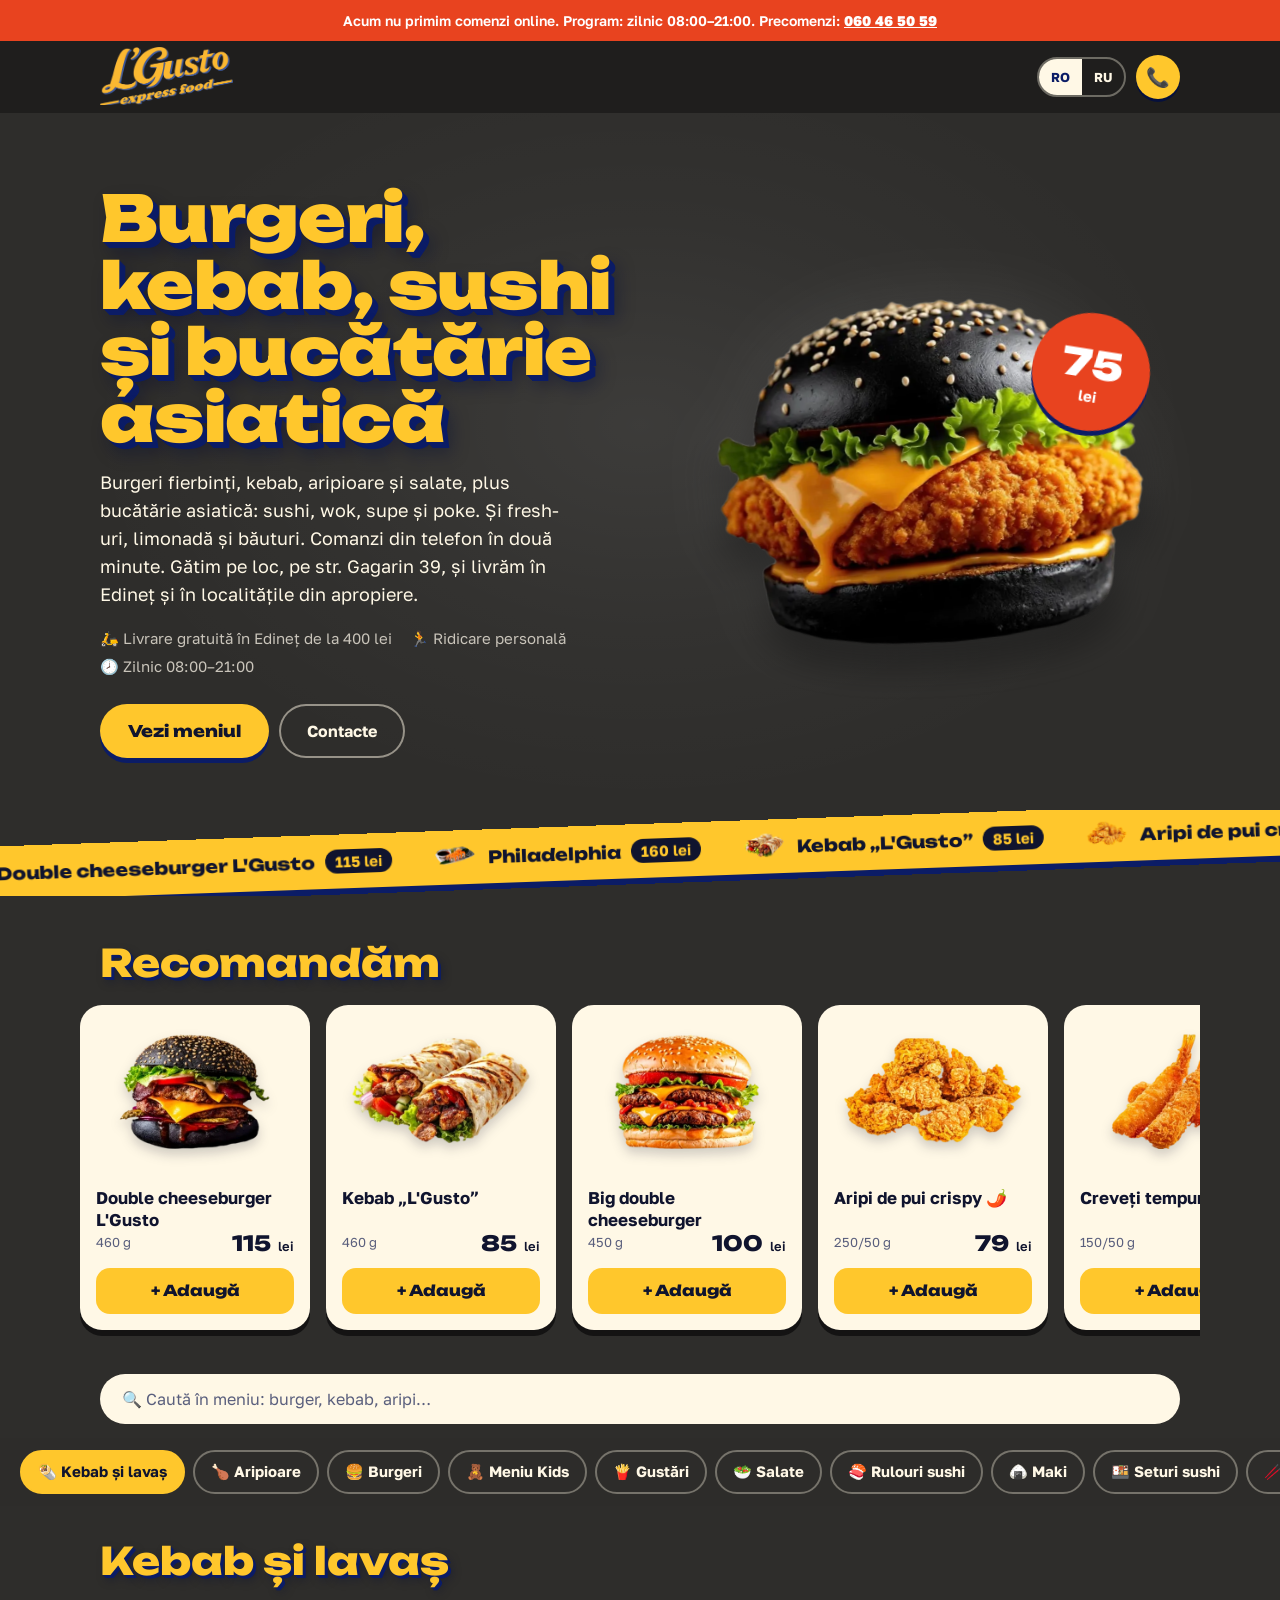
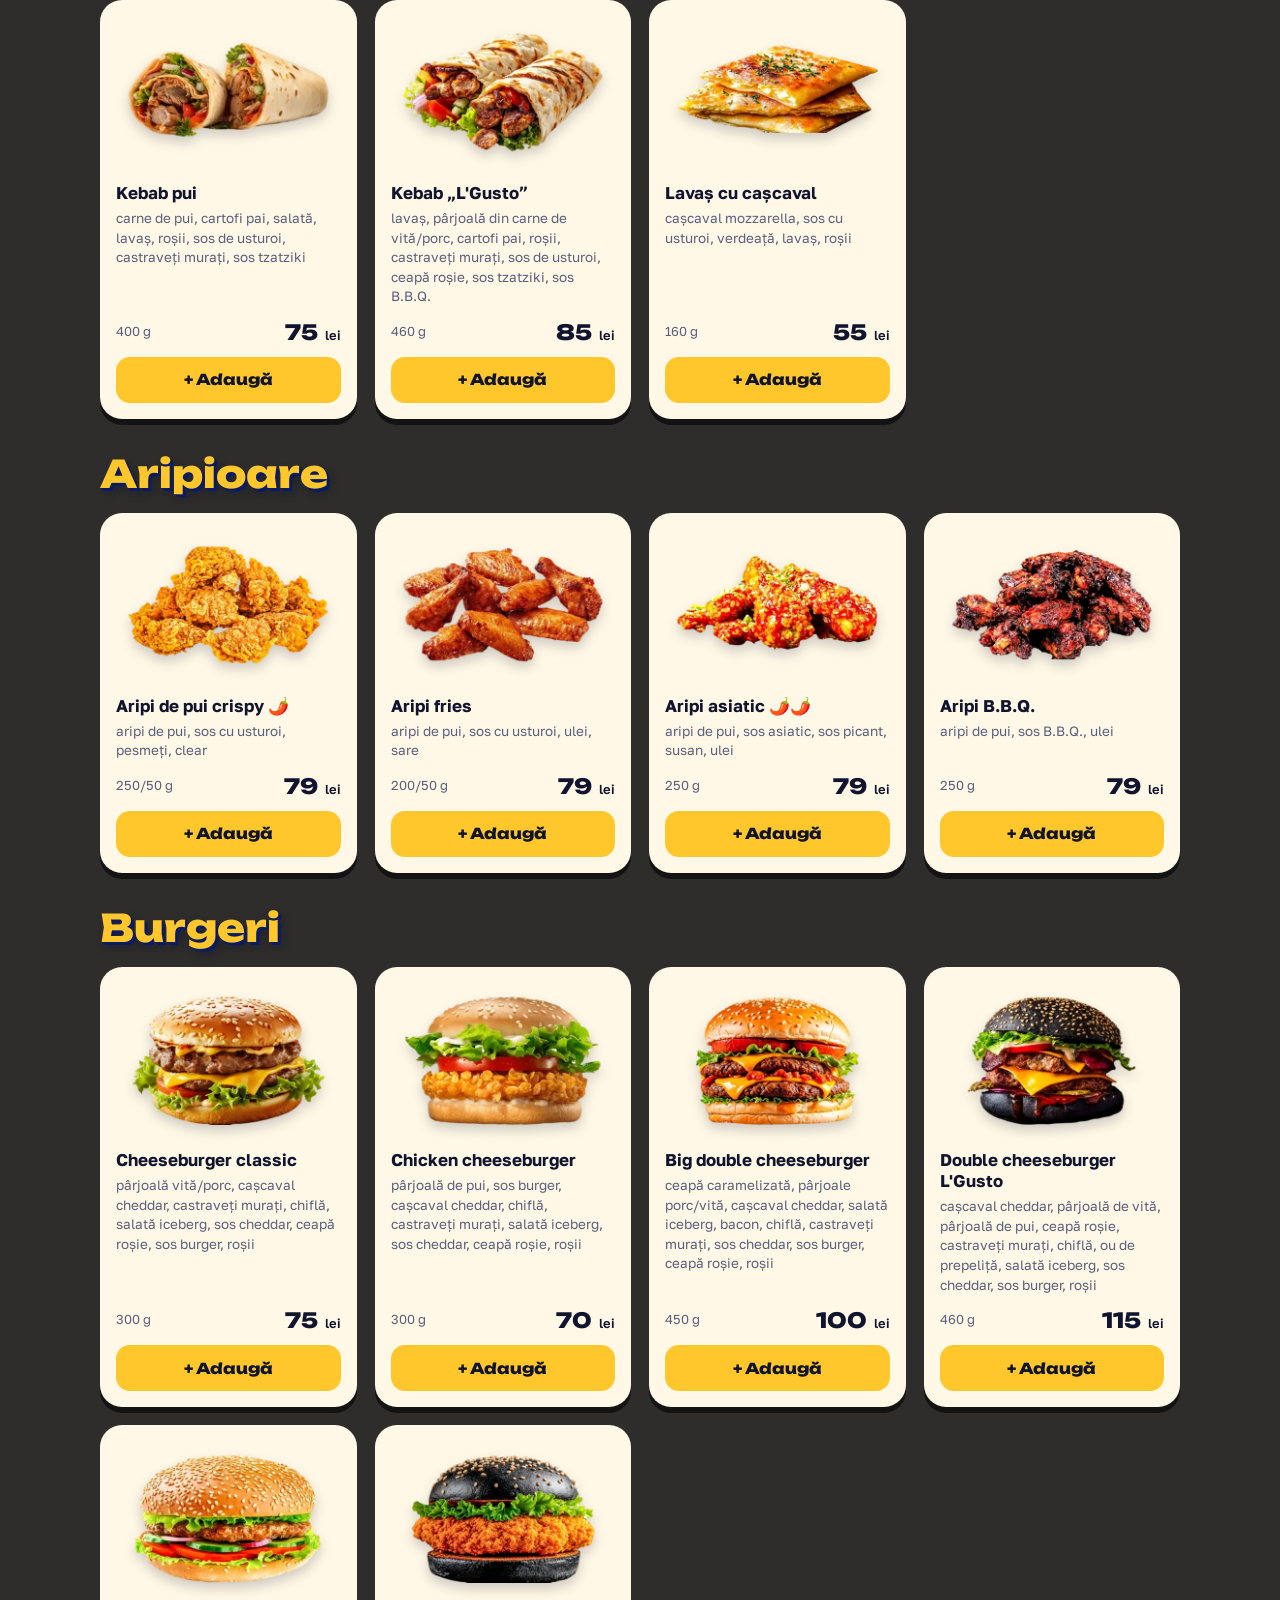
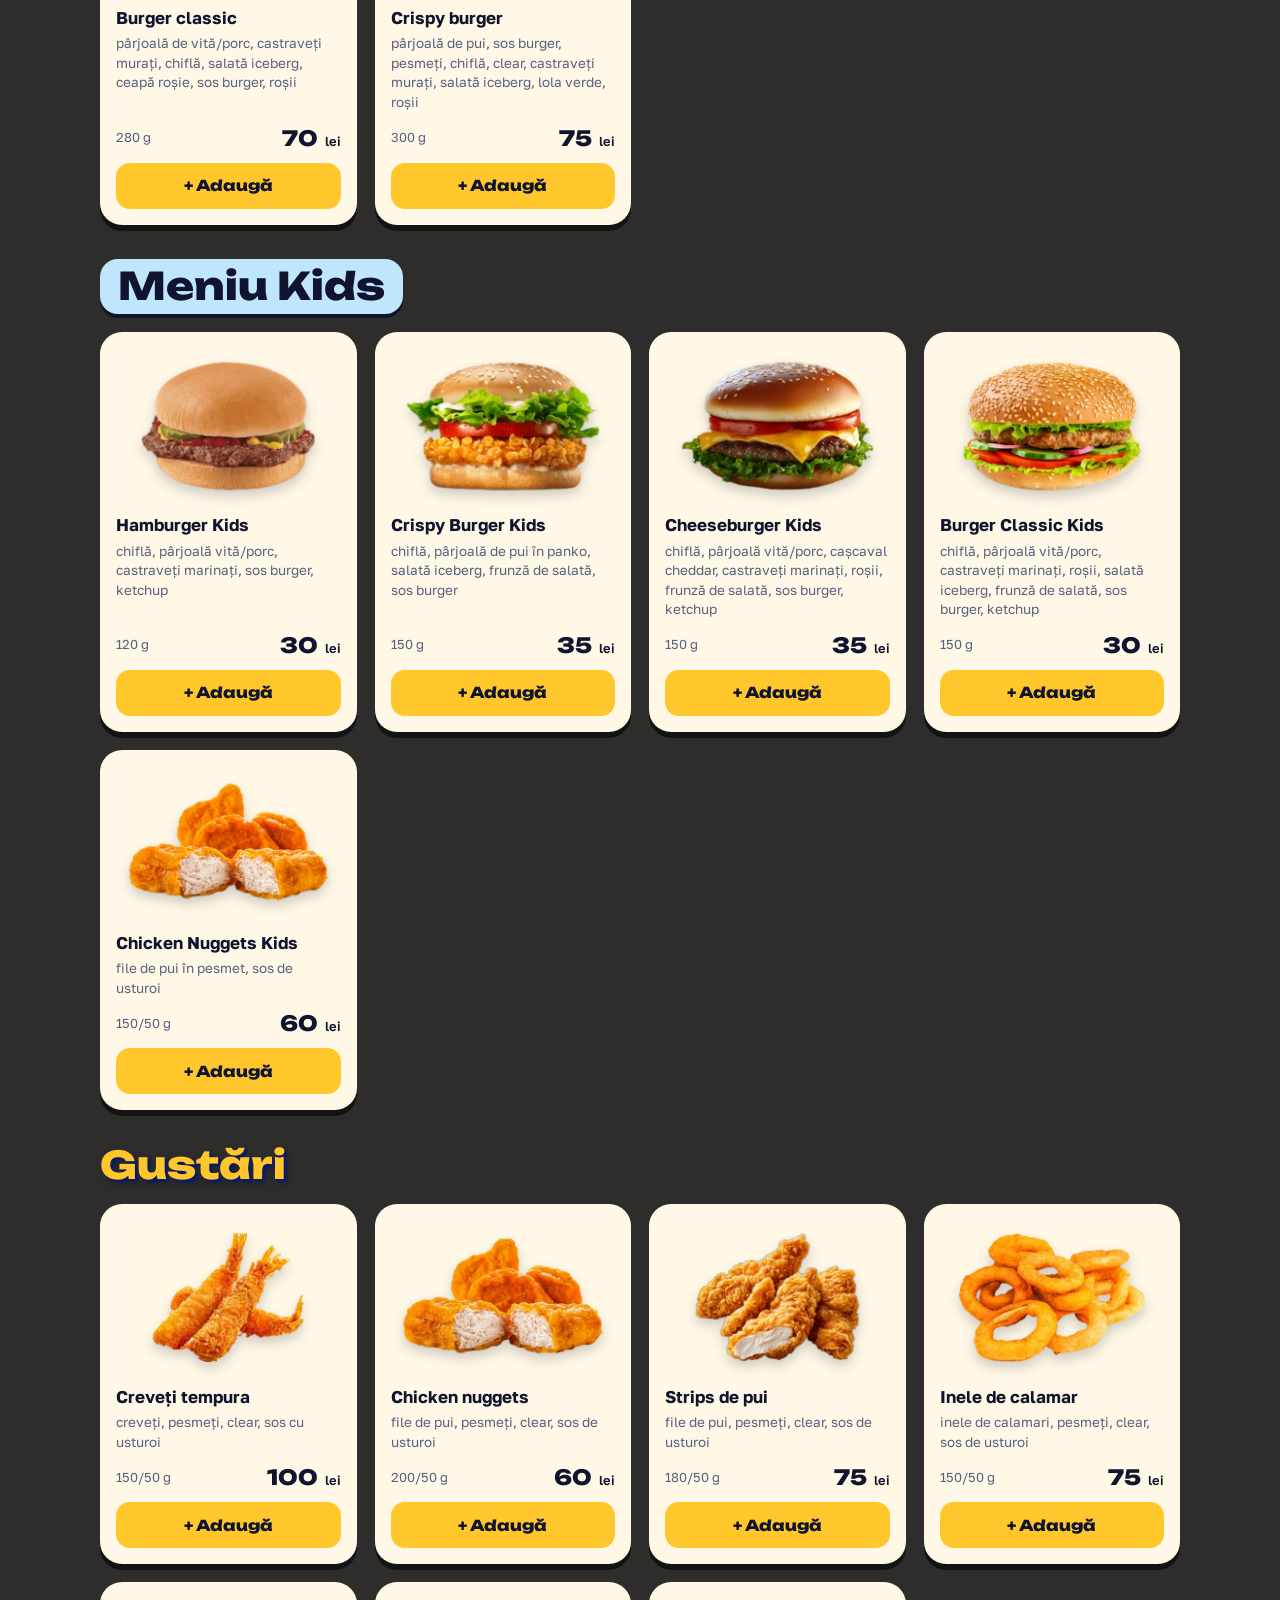
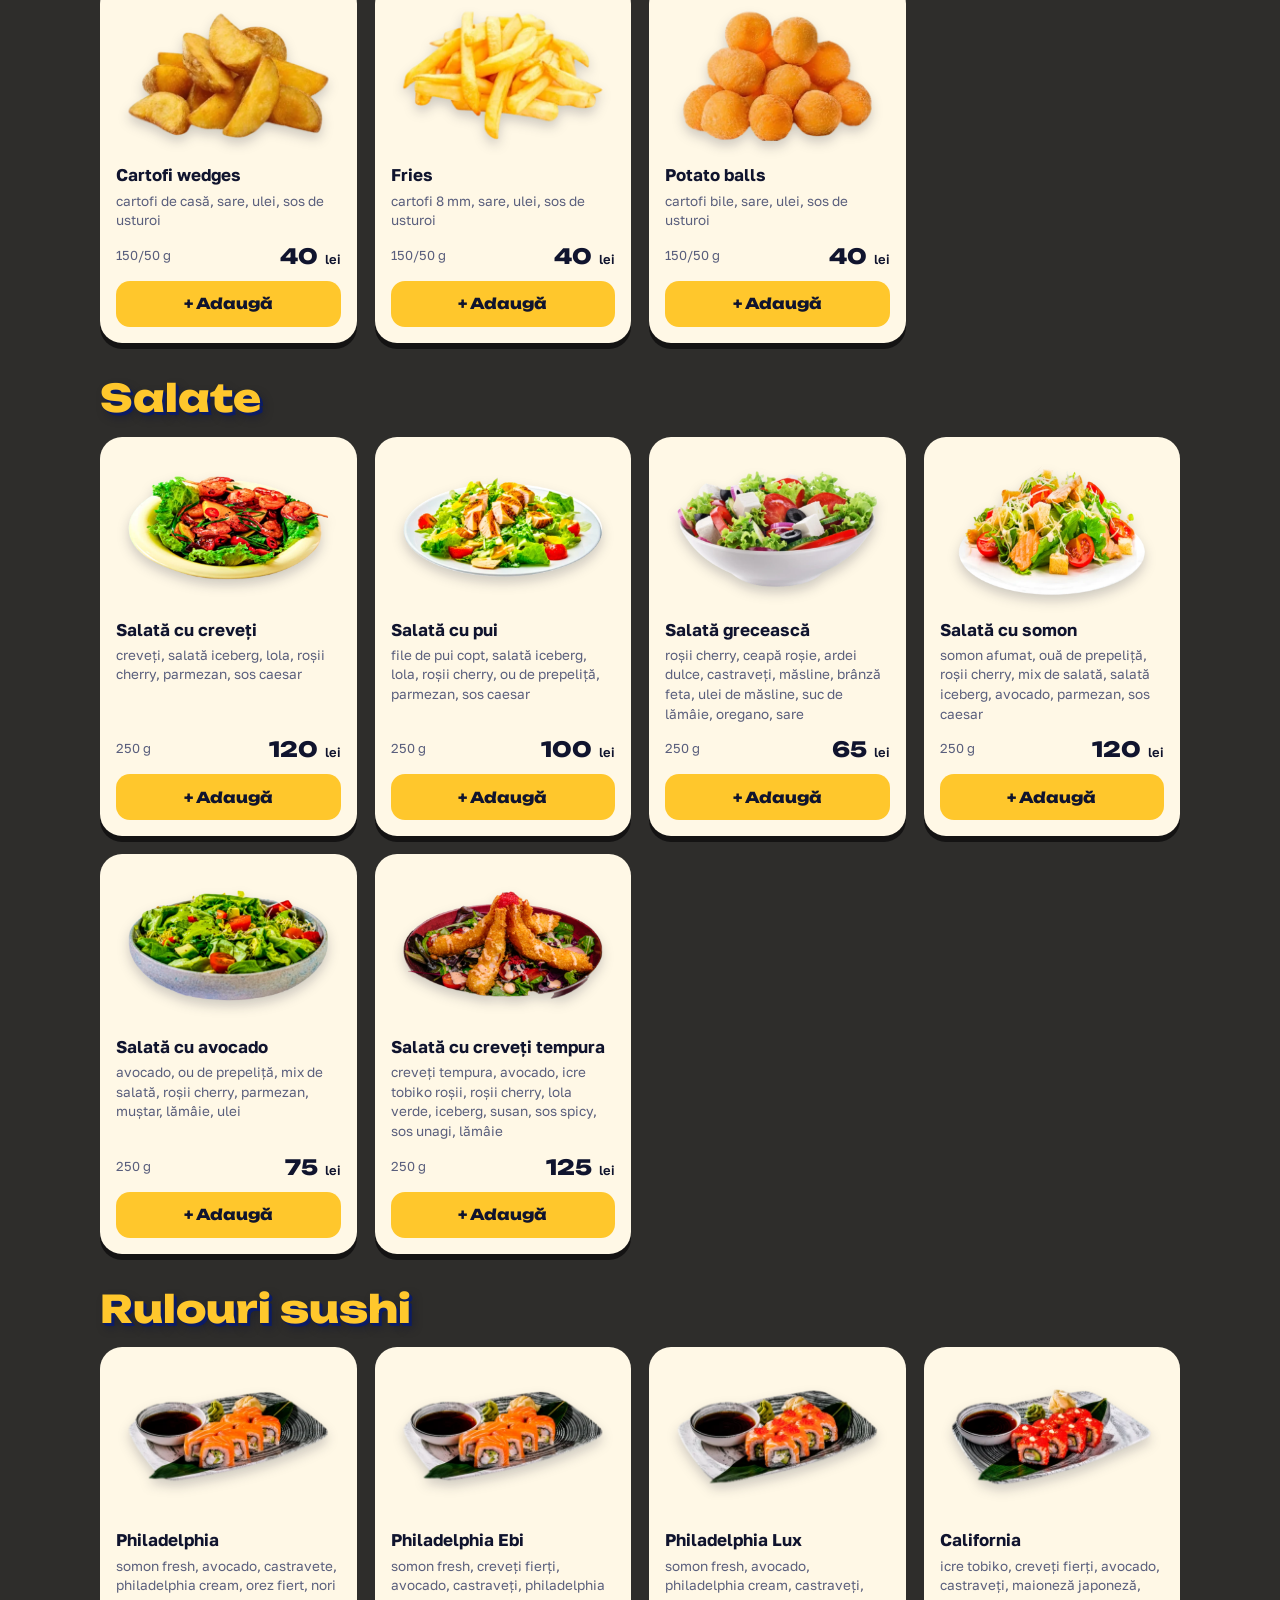
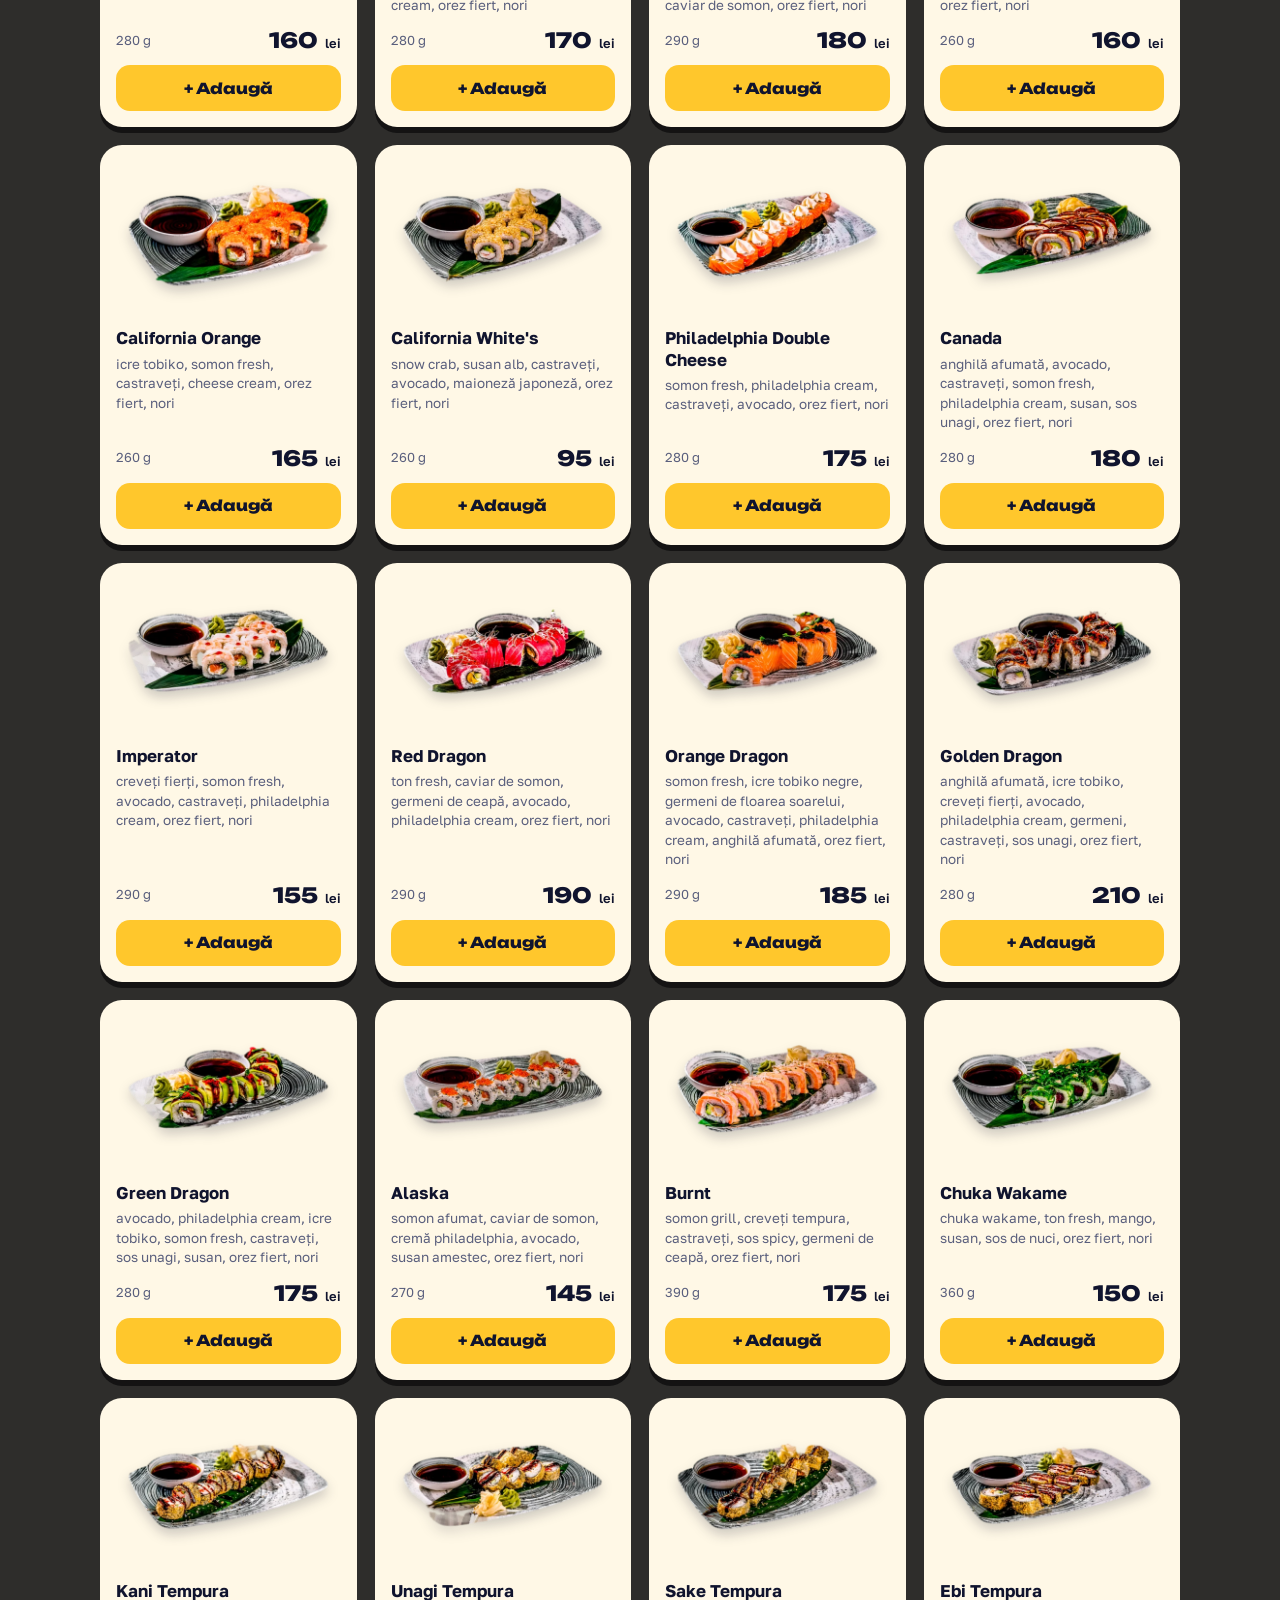
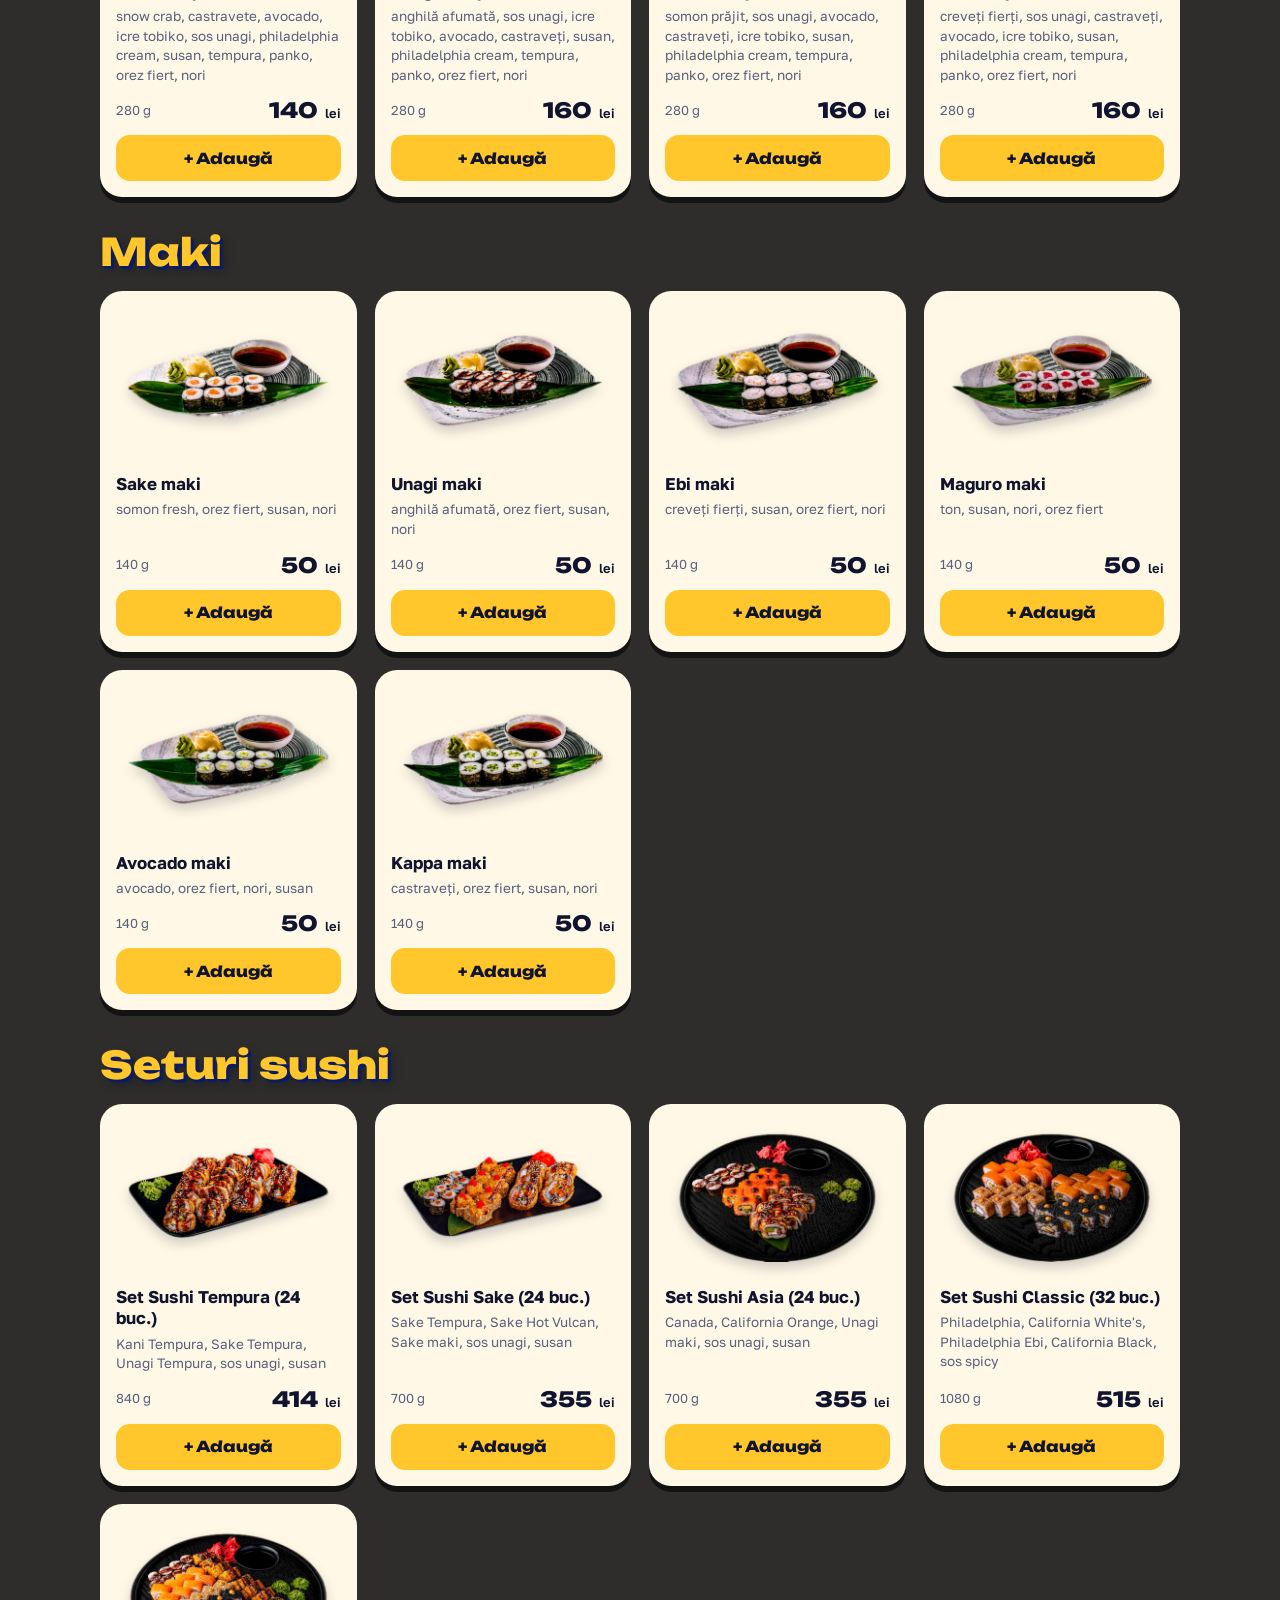
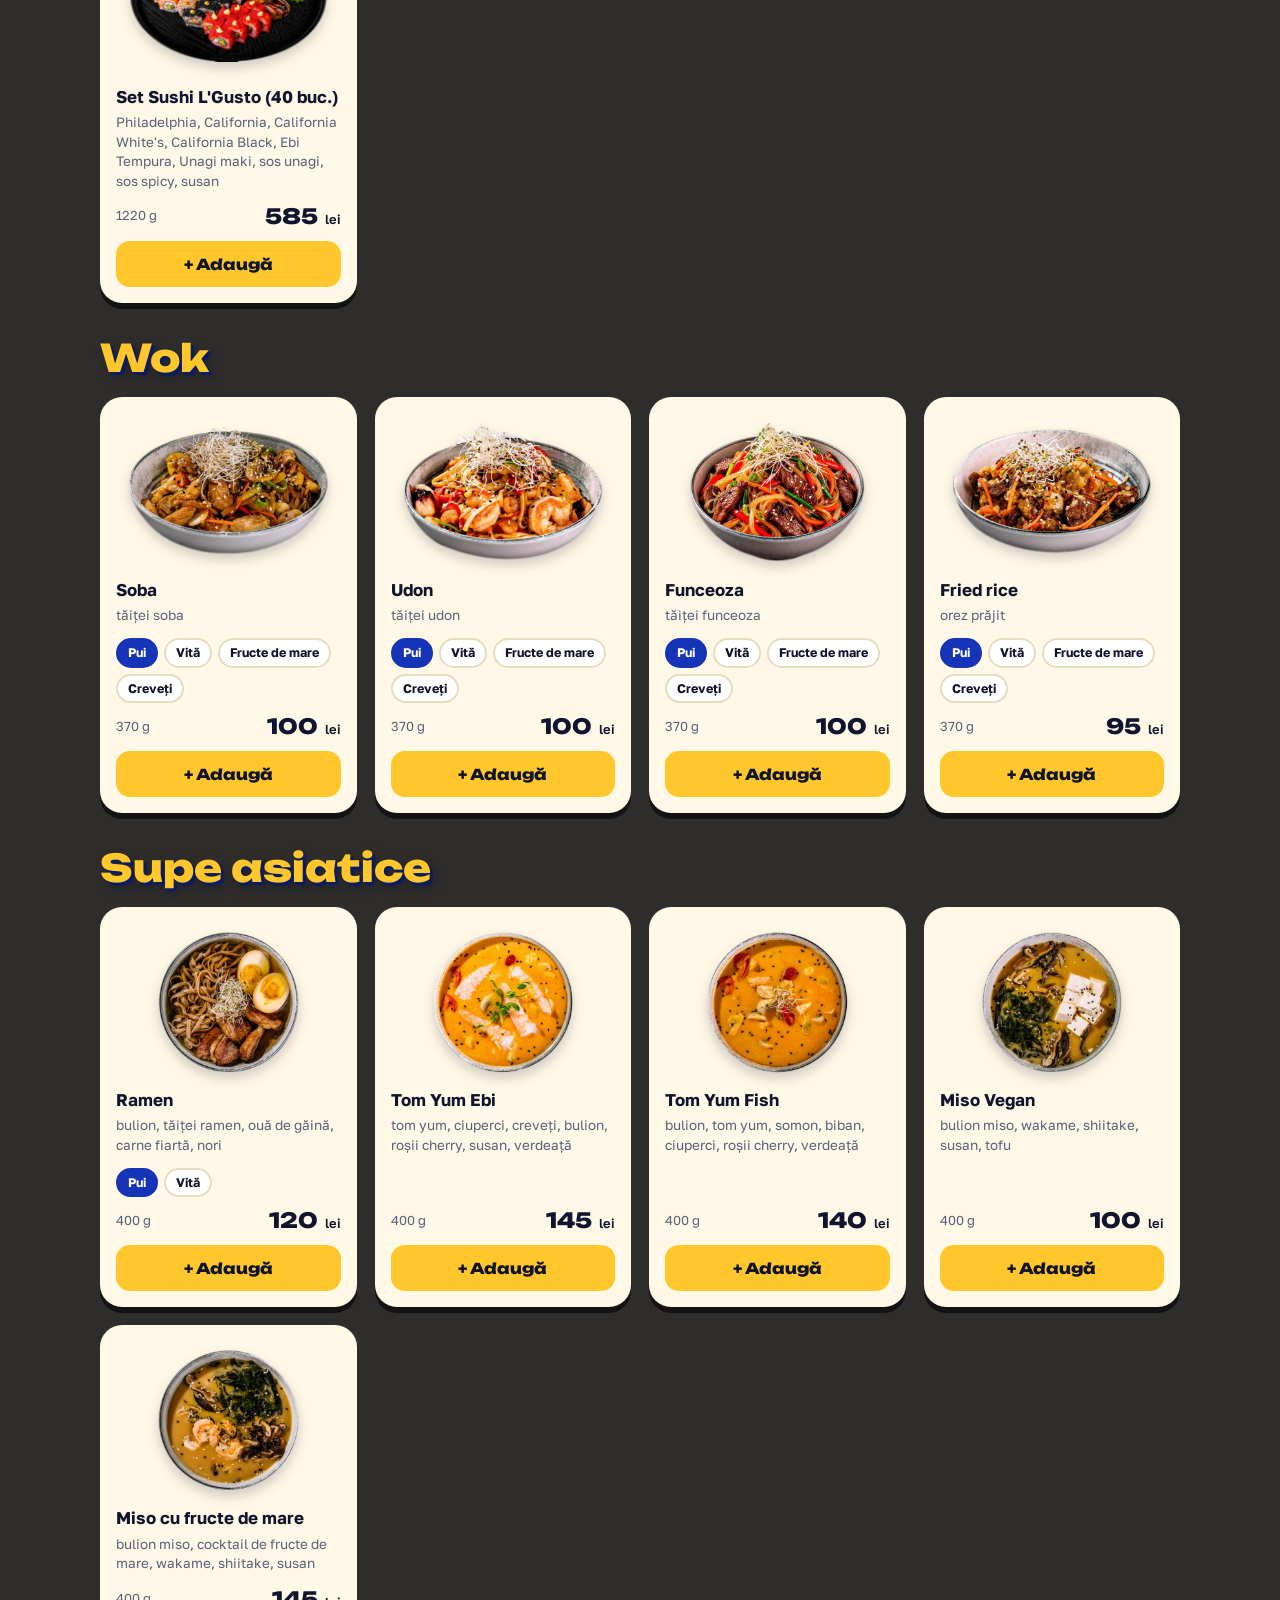
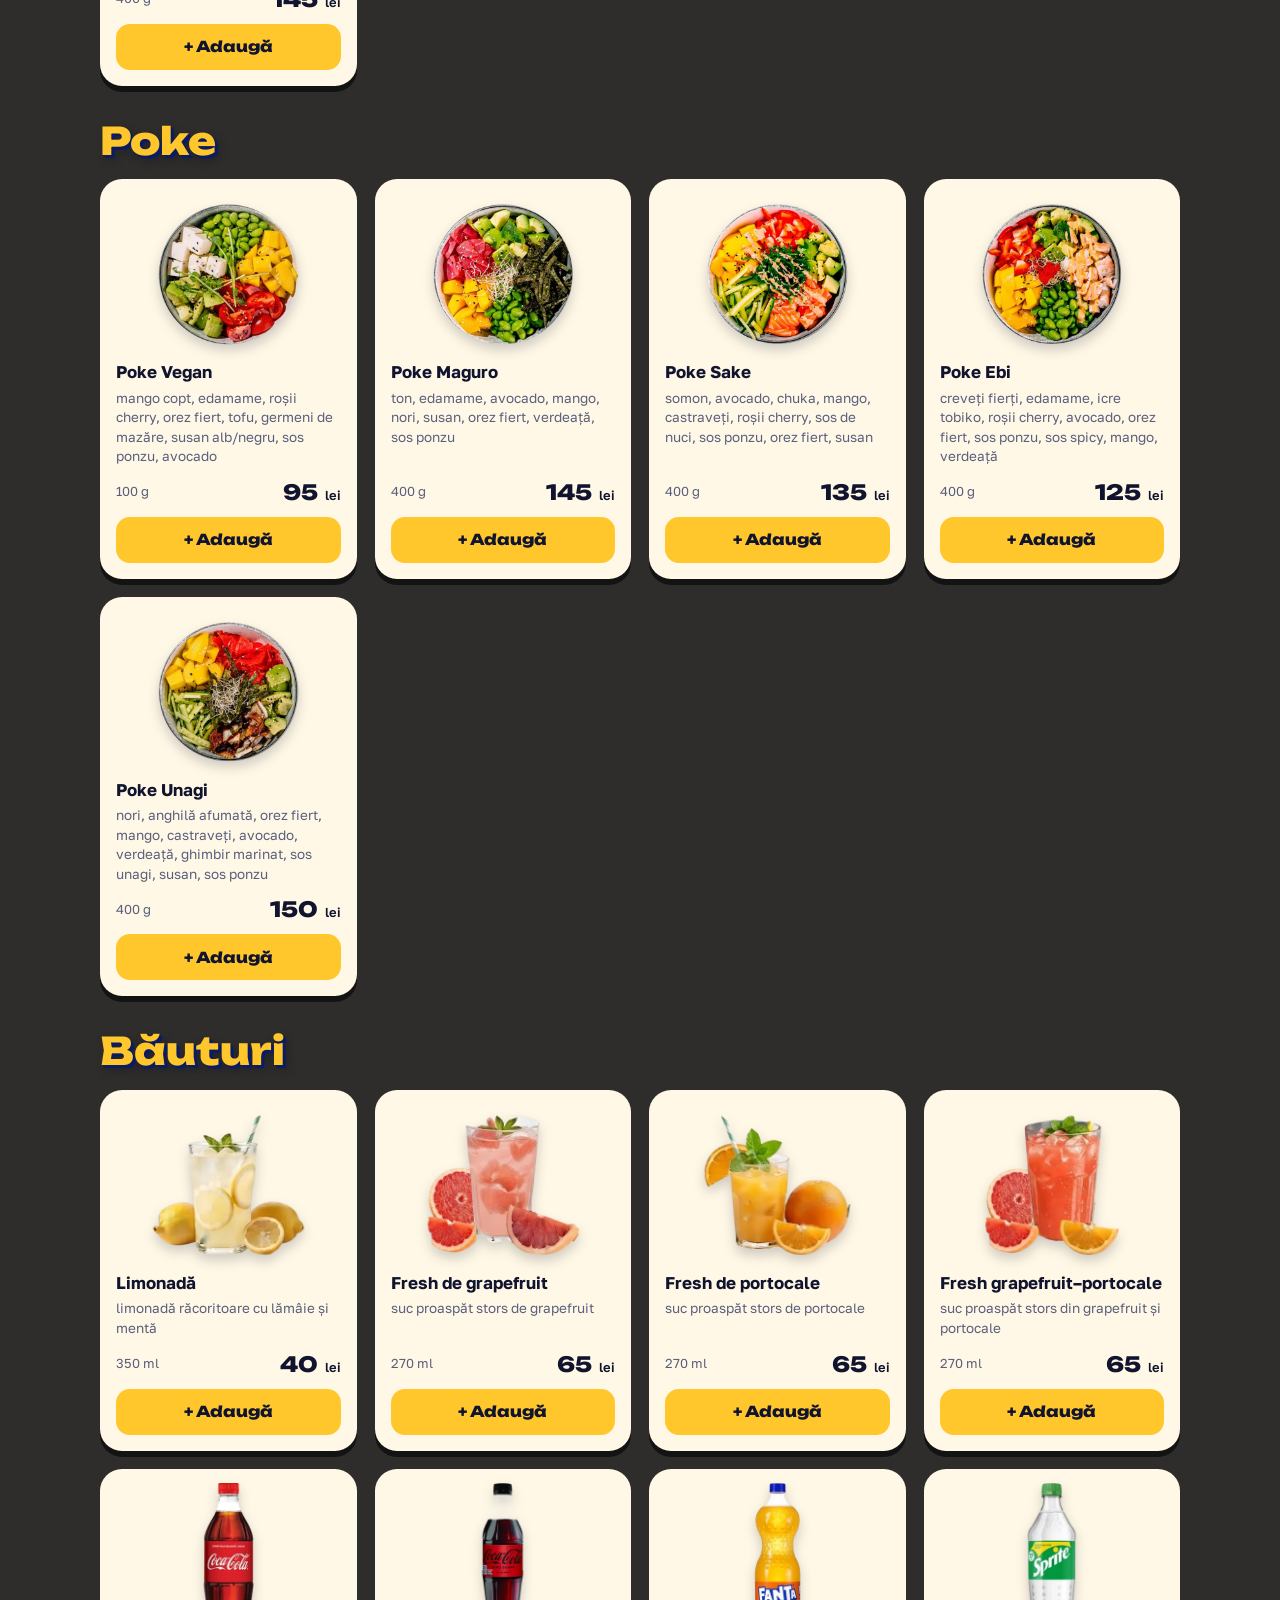
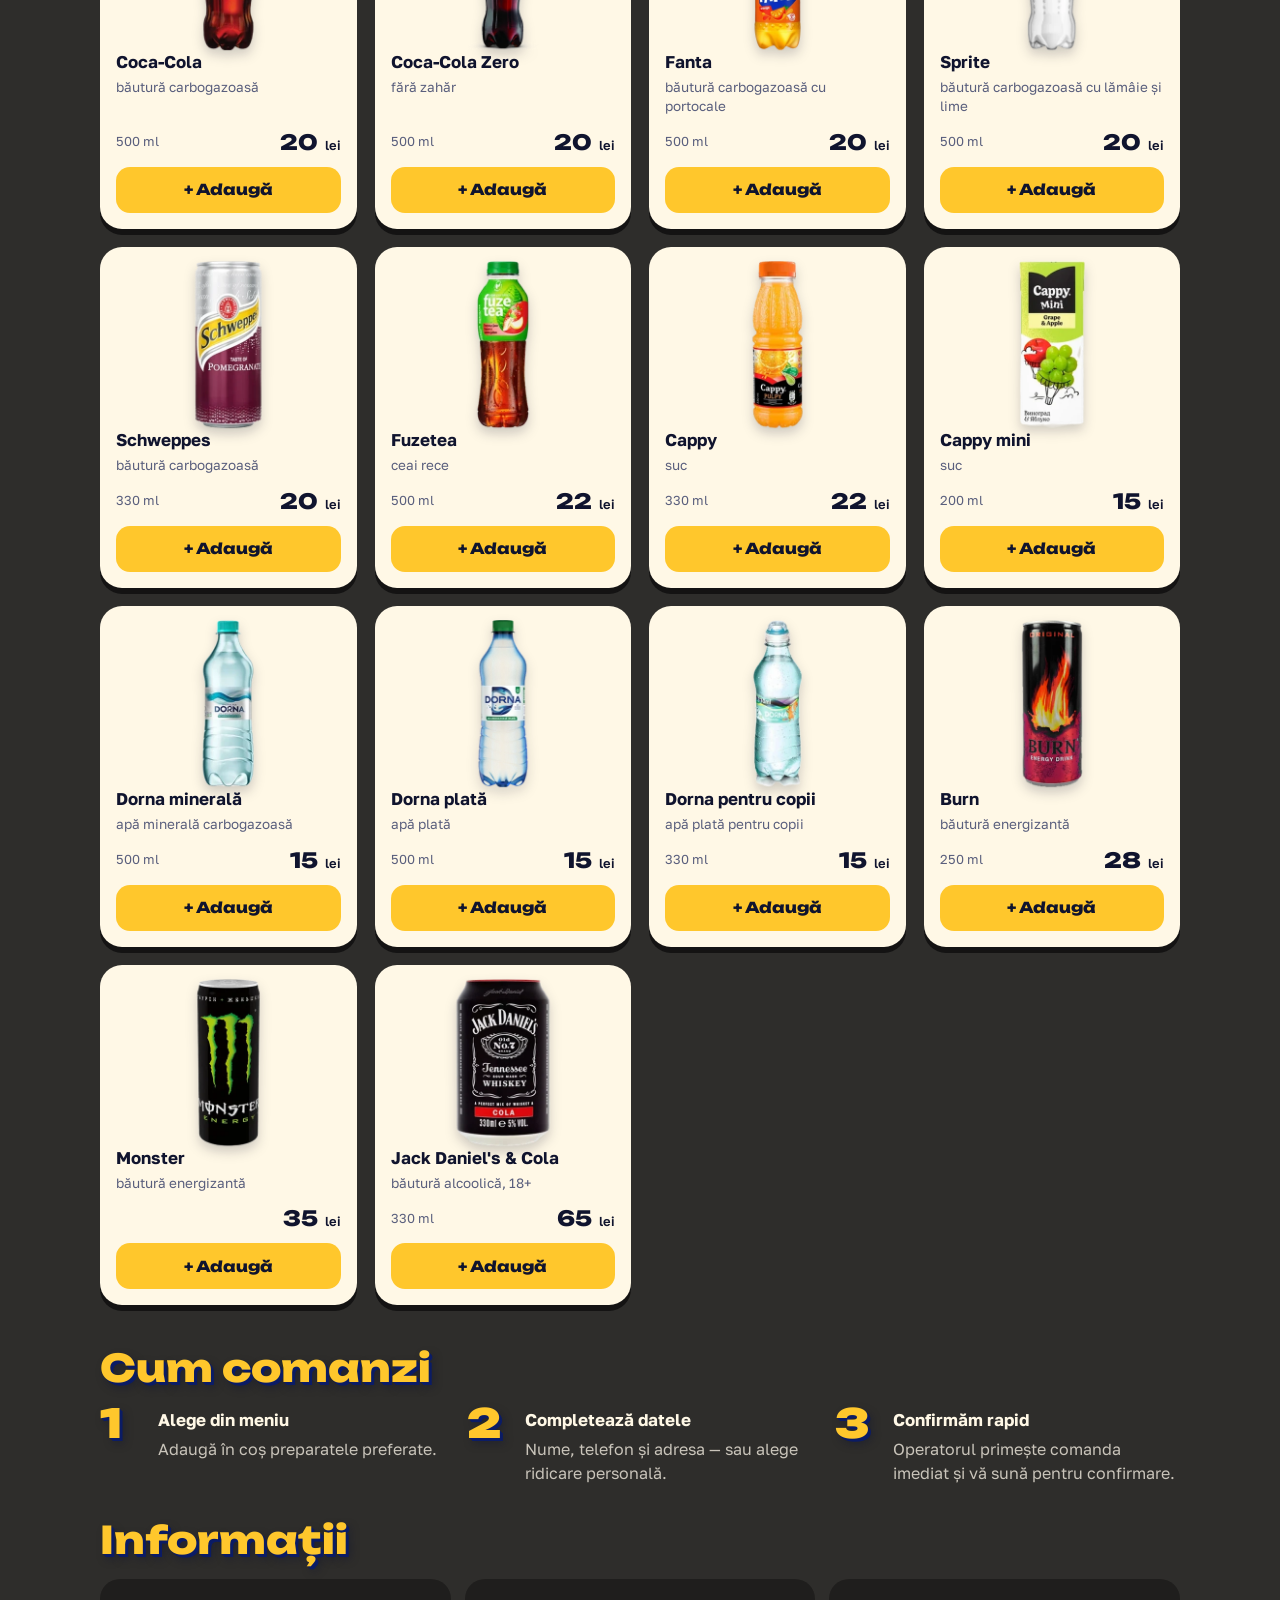
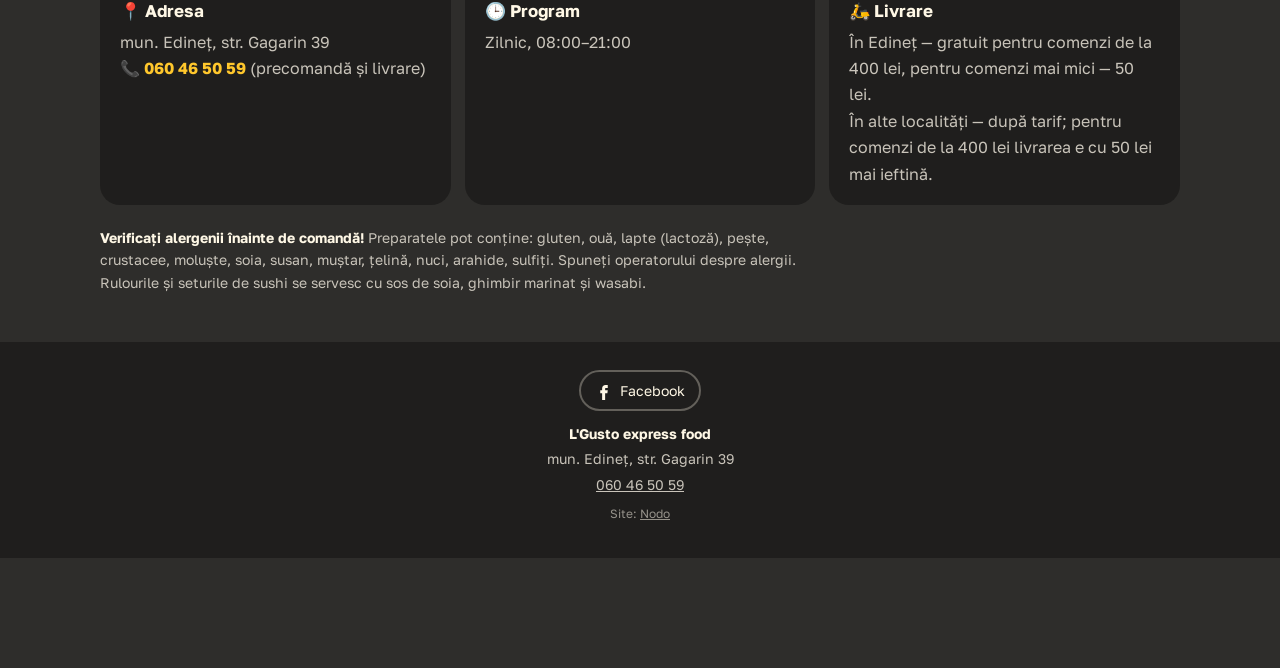
==== commit f4aea06f: "Fresh juices: 270 ml Co-Authored-By: Claude Opus 5.5 <noreply@anthropic.com> Claude-Session: https:/" ====
--- a/index.html
+++ b/index.html
@@ -402,15 +402,15 @@
   <button class="add" onclick="add('limonada',this)">+ Adaugă</button></div></div><div class="card">
   <div class="pic"><img src="img/fresh-grepfrut.webp?v=8" alt="Fresh de grapefruit" width="480" height="360" loading="lazy" decoding="async"></div>
   <div class="body"><h3>Fresh de grapefruit</h3><div class="ing">suc proaspăt stors de grapefruit</div>
-  <div class="row"><span class="gr">360 ml</span><span class="pr">65 <small>lei</small></span><button class="qbtn" aria-label="+ Adaugă" onclick="add('fresh-grepfrut',this)">+</button></div>
+  <div class="row"><span class="gr">270 ml</span><span class="pr">65 <small>lei</small></span><button class="qbtn" aria-label="+ Adaugă" onclick="add('fresh-grepfrut',this)">+</button></div>
   <button class="add" onclick="add('fresh-grepfrut',this)">+ Adaugă</button></div></div><div class="card">
   <div class="pic"><img src="img/fresh-portocale.webp" alt="Fresh de portocale" width="480" height="360" loading="lazy" decoding="async"></div>
   <div class="body"><h3>Fresh de portocale</h3><div class="ing">suc proaspăt stors de portocale</div>
-  <div class="row"><span class="gr">360 ml</span><span class="pr">65 <small>lei</small></span><button class="qbtn" aria-label="+ Adaugă" onclick="add('fresh-portocale',this)">+</button></div>
+  <div class="row"><span class="gr">270 ml</span><span class="pr">65 <small>lei</small></span><button class="qbtn" aria-label="+ Adaugă" onclick="add('fresh-portocale',this)">+</button></div>
   <button class="add" onclick="add('fresh-portocale',this)">+ Adaugă</button></div></div><div class="card">
   <div class="pic"><img src="img/fresh-grepfrut-portocale.webp?v=10" alt="Fresh grapefruit–portocale" width="480" height="360" loading="lazy" decoding="async"></div>
   <div class="body"><h3>Fresh grapefruit–portocale</h3><div class="ing">suc proaspăt stors din grapefruit și portocale</div>
-  <div class="row"><span class="gr">360 ml</span><span class="pr">65 <small>lei</small></span><button class="qbtn" aria-label="+ Adaugă" onclick="add('fresh-grepfrut-portocale',this)">+</button></div>
+  <div class="row"><span class="gr">270 ml</span><span class="pr">65 <small>lei</small></span><button class="qbtn" aria-label="+ Adaugă" onclick="add('fresh-grepfrut-portocale',this)">+</button></div>
   <button class="add" onclick="add('fresh-grepfrut-portocale',this)">+ Adaugă</button></div></div><div class="card">
   <div class="pic"><img src="img/coca-cola.webp?v=2" alt="Coca-Cola" width="480" height="360" loading="lazy" decoding="async"></div>
   <div class="body"><h3>Coca-Cola</h3><div class="ing">băutură carbogazoasă</div>
@@ -496,7 +496,7 @@
 </div>
 
 <noscript><div class="closed show">Pentru comandă online activați JavaScript sau sunați: <a href="tel:+37360465059">060 46 50 59</a></div></noscript>
-<script src="js/config.js?v=cc23df13"></script>
+<script src="js/config.js?v=51d40600"></script>
 <script type="module">
 import * as S from "./js/store.js?v=50b2dd7d";
 const BASE = document.documentElement.dataset.base || "";
